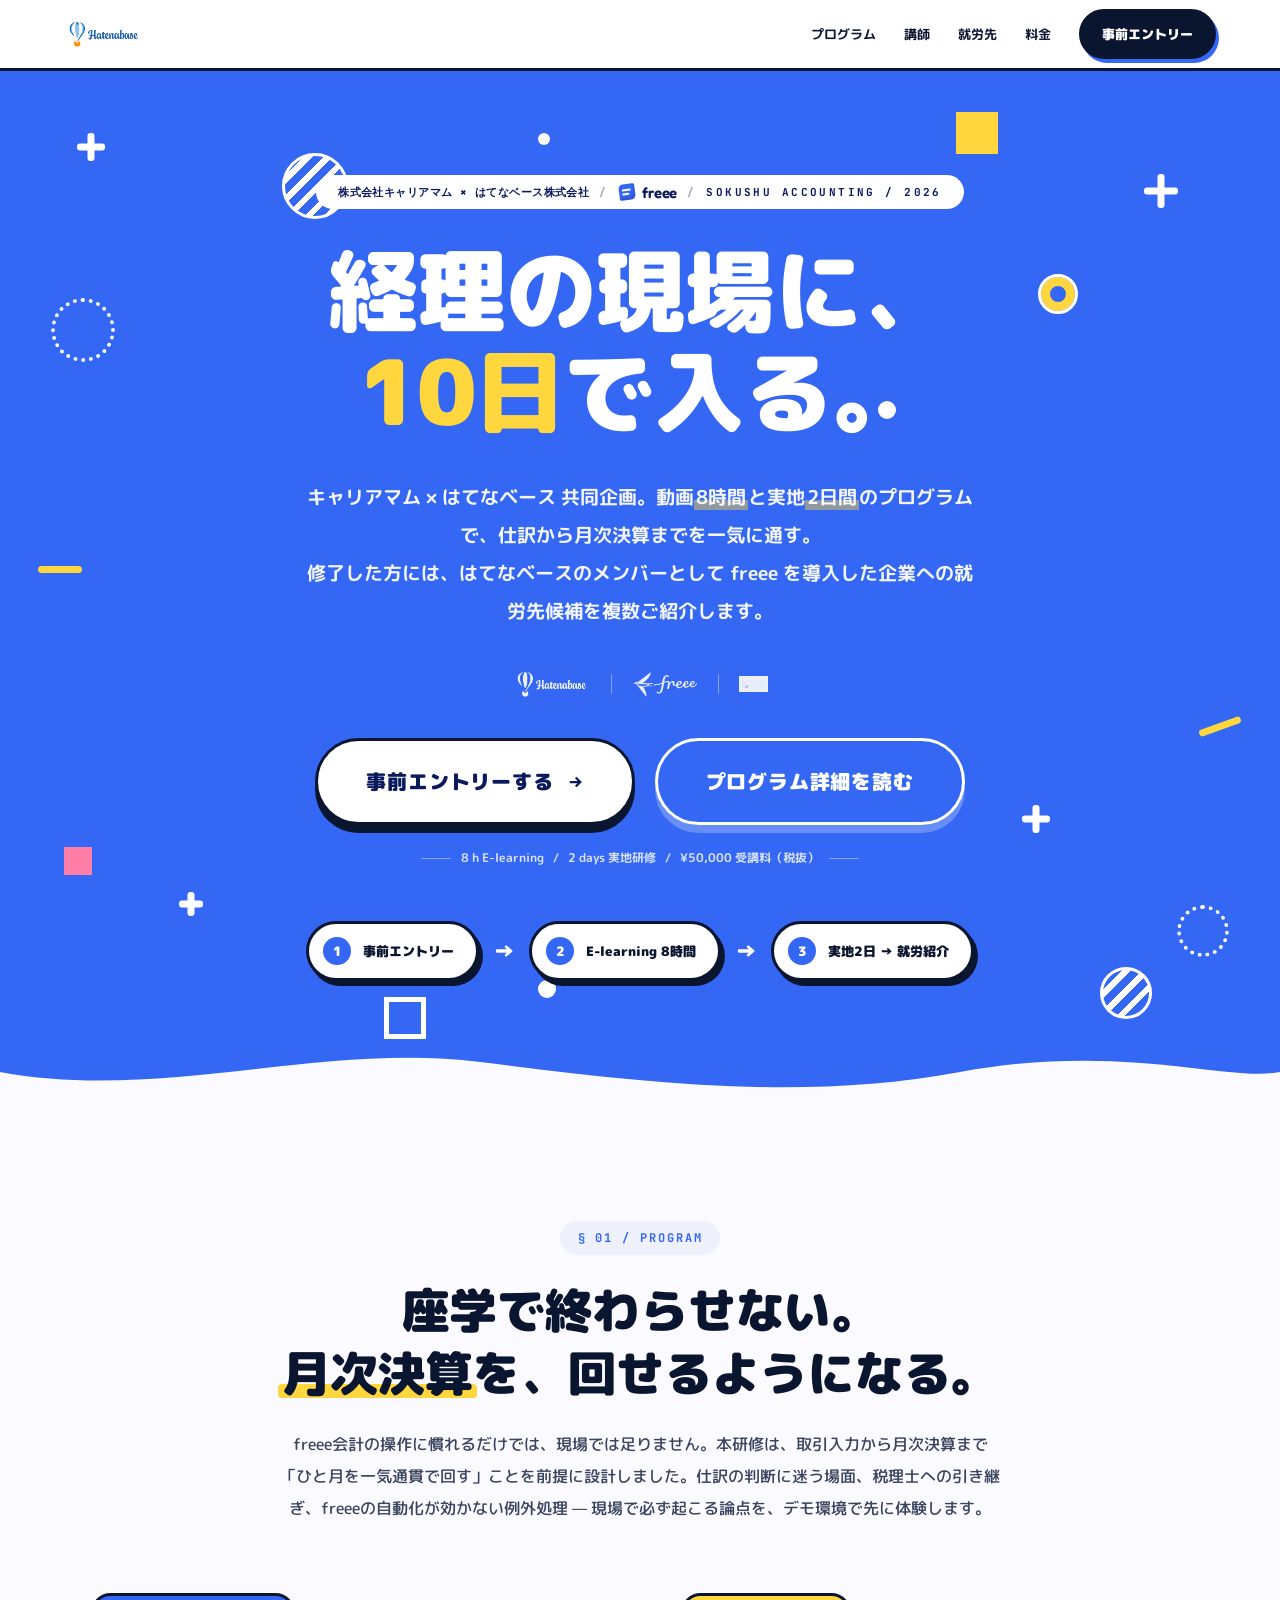
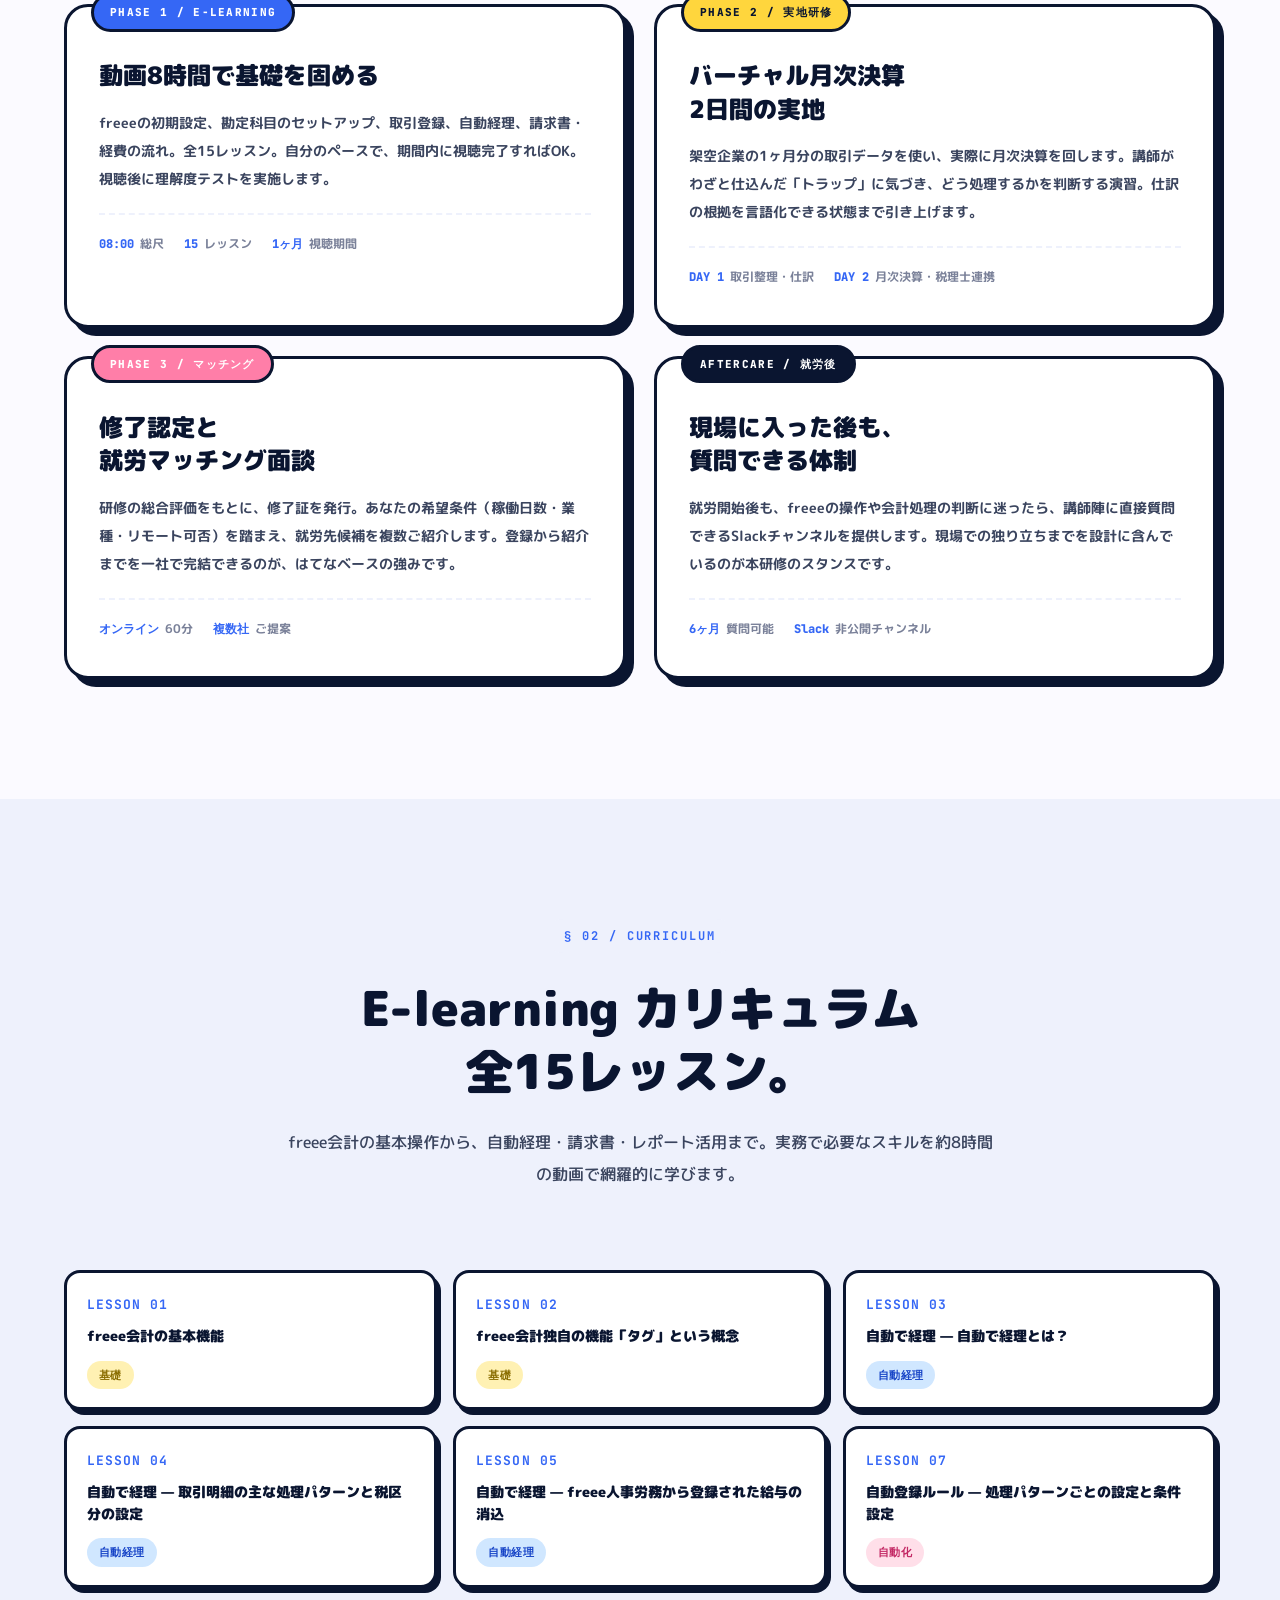
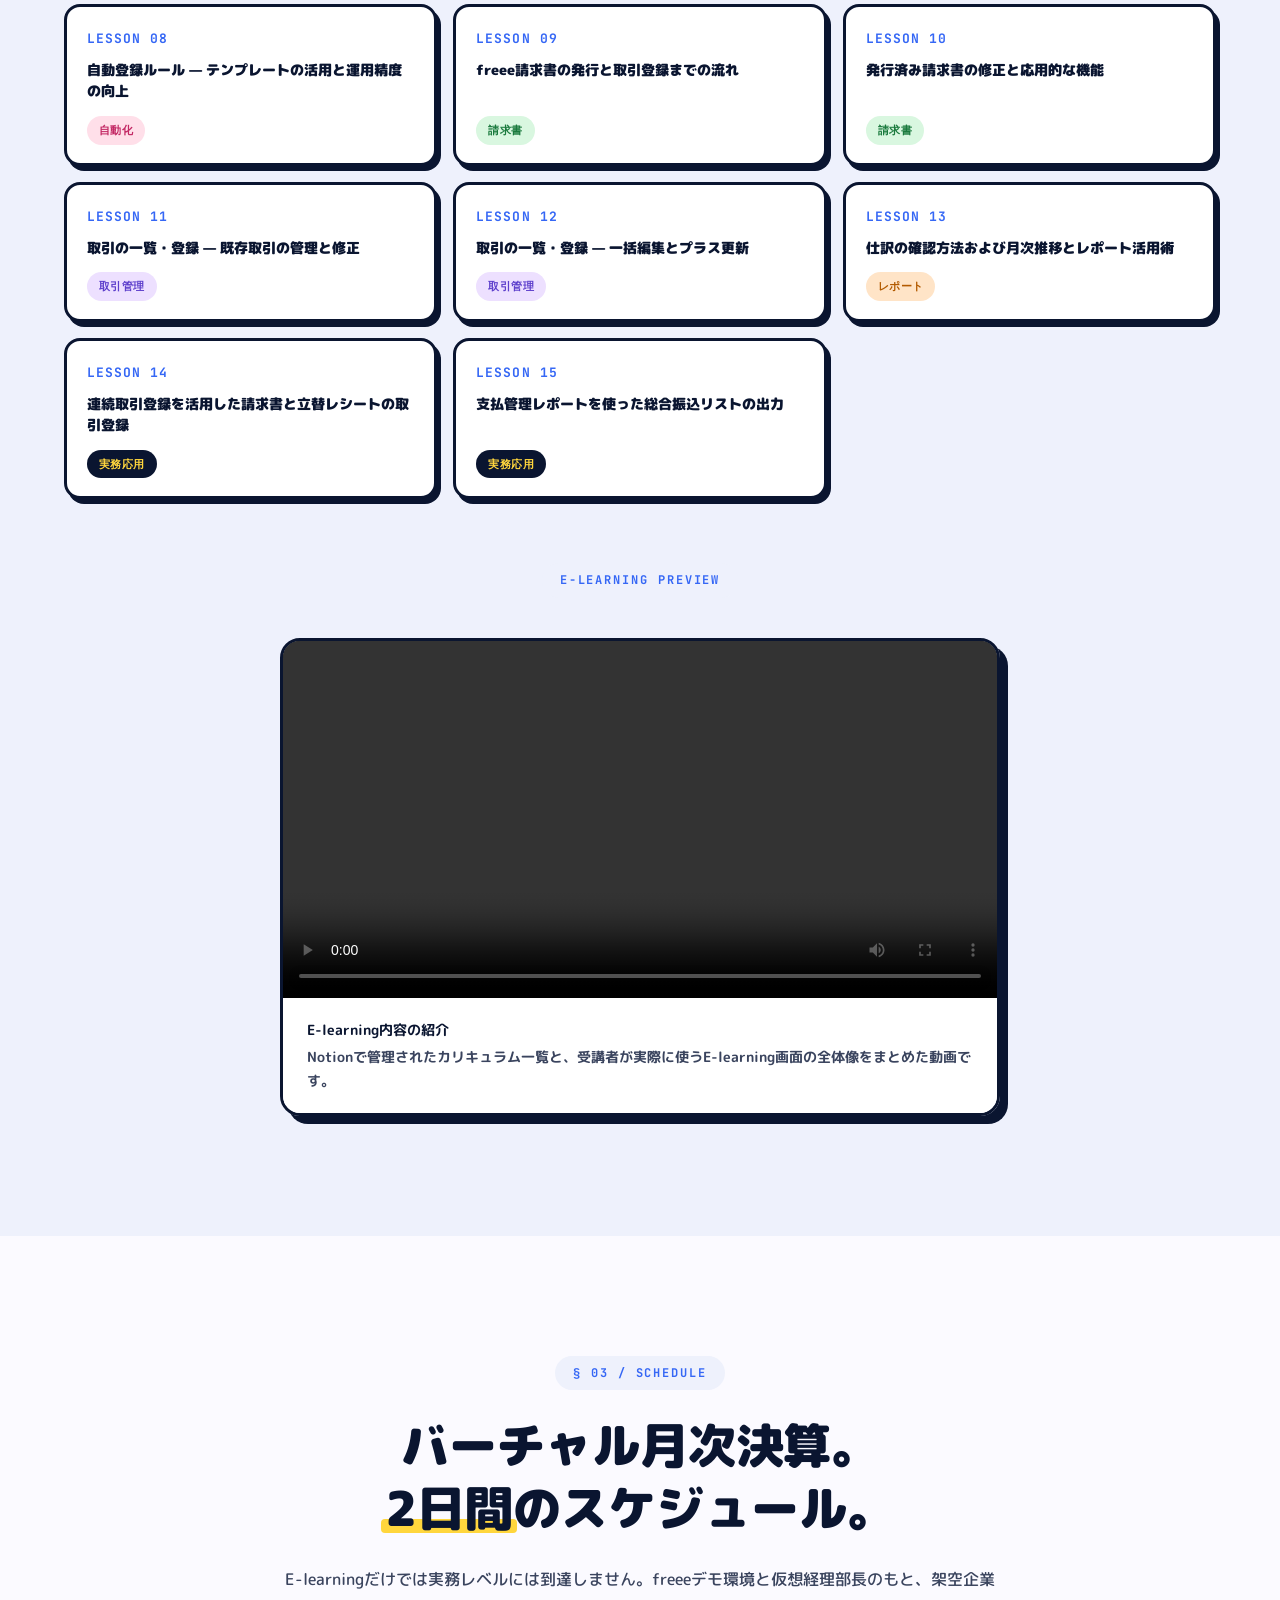
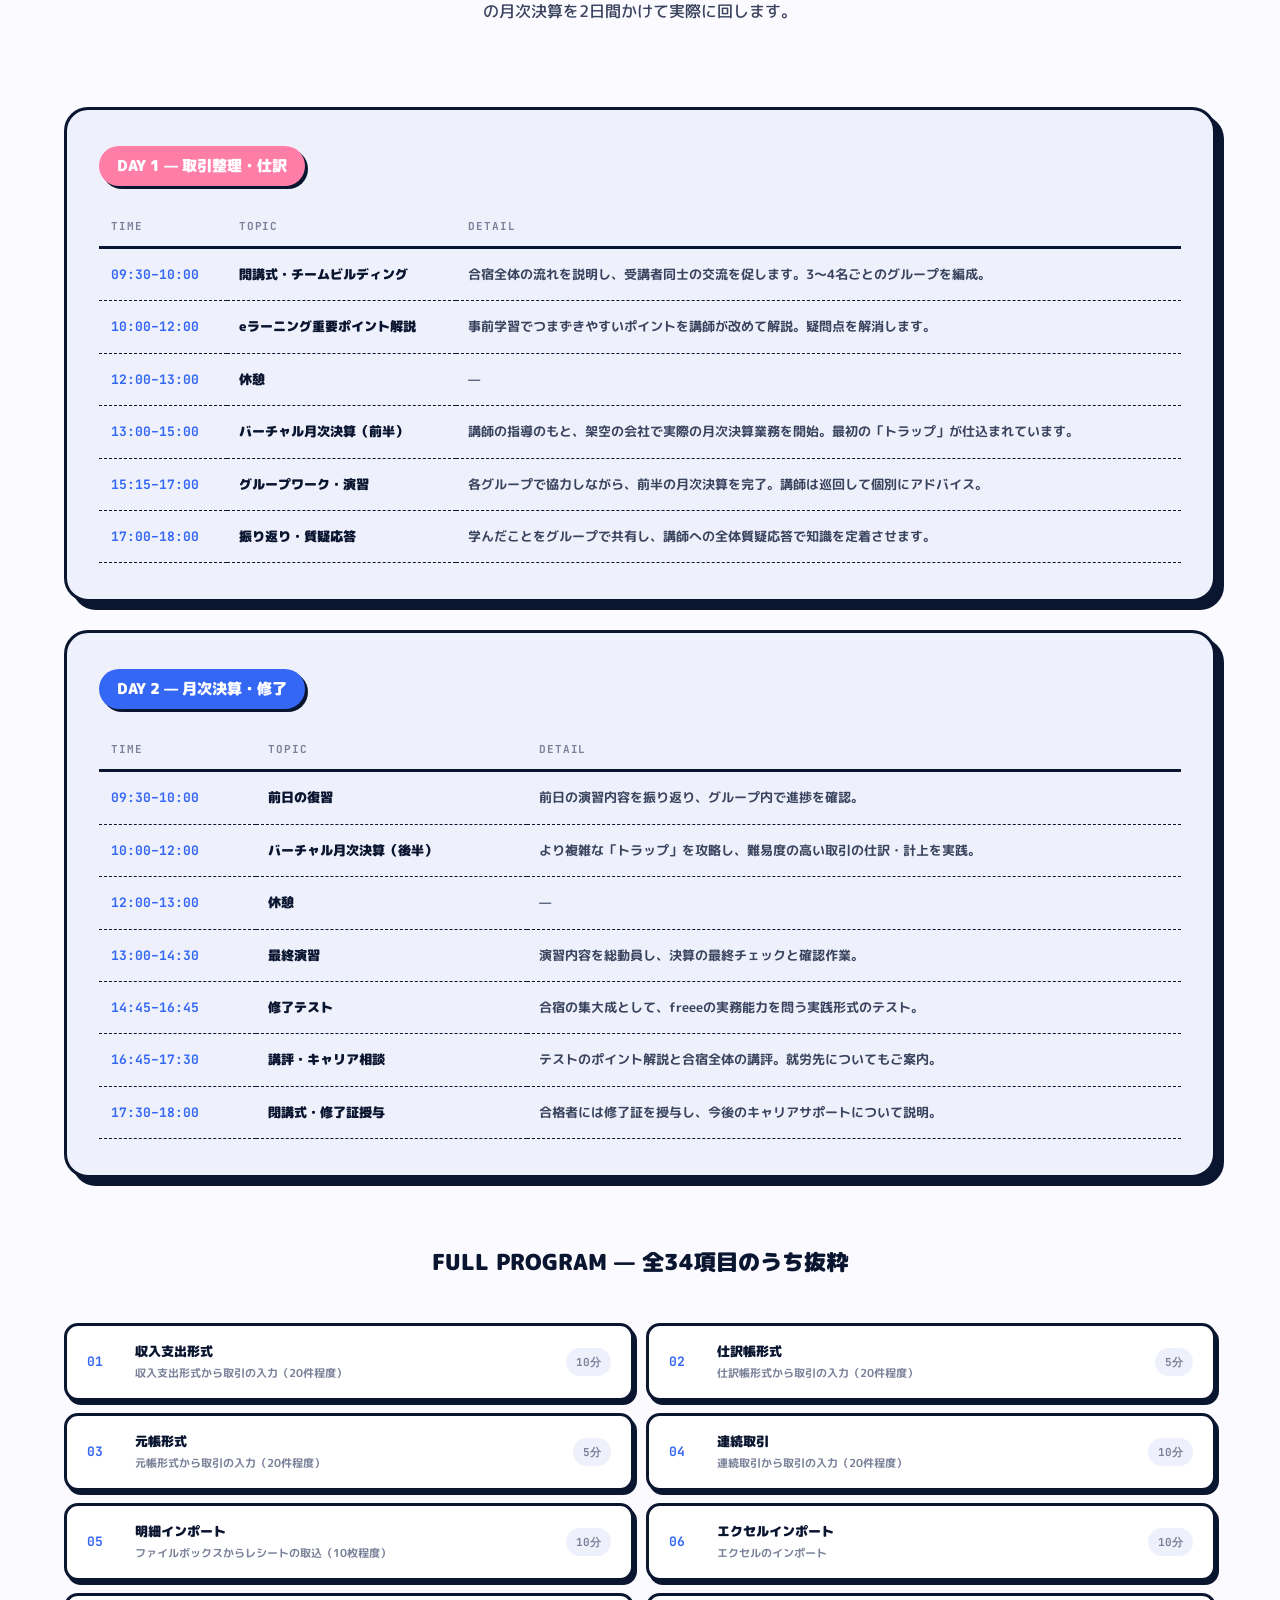
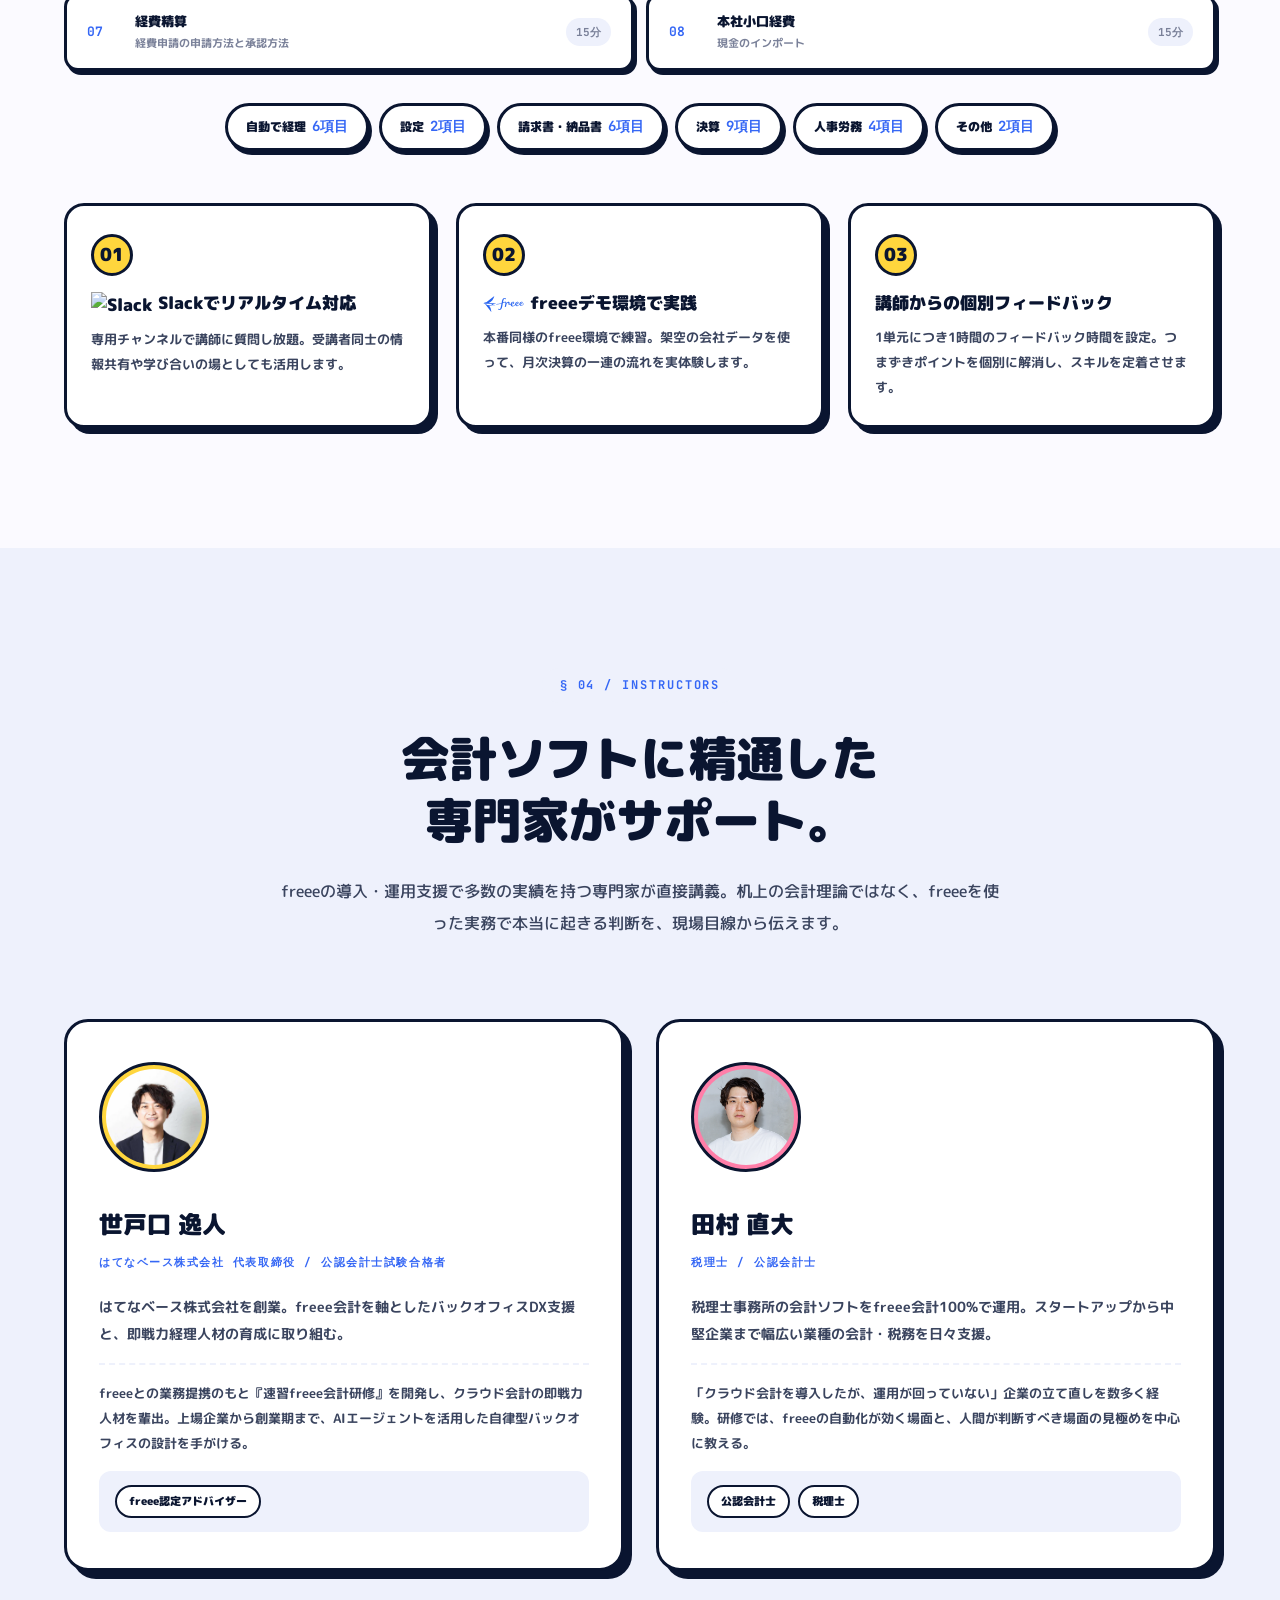
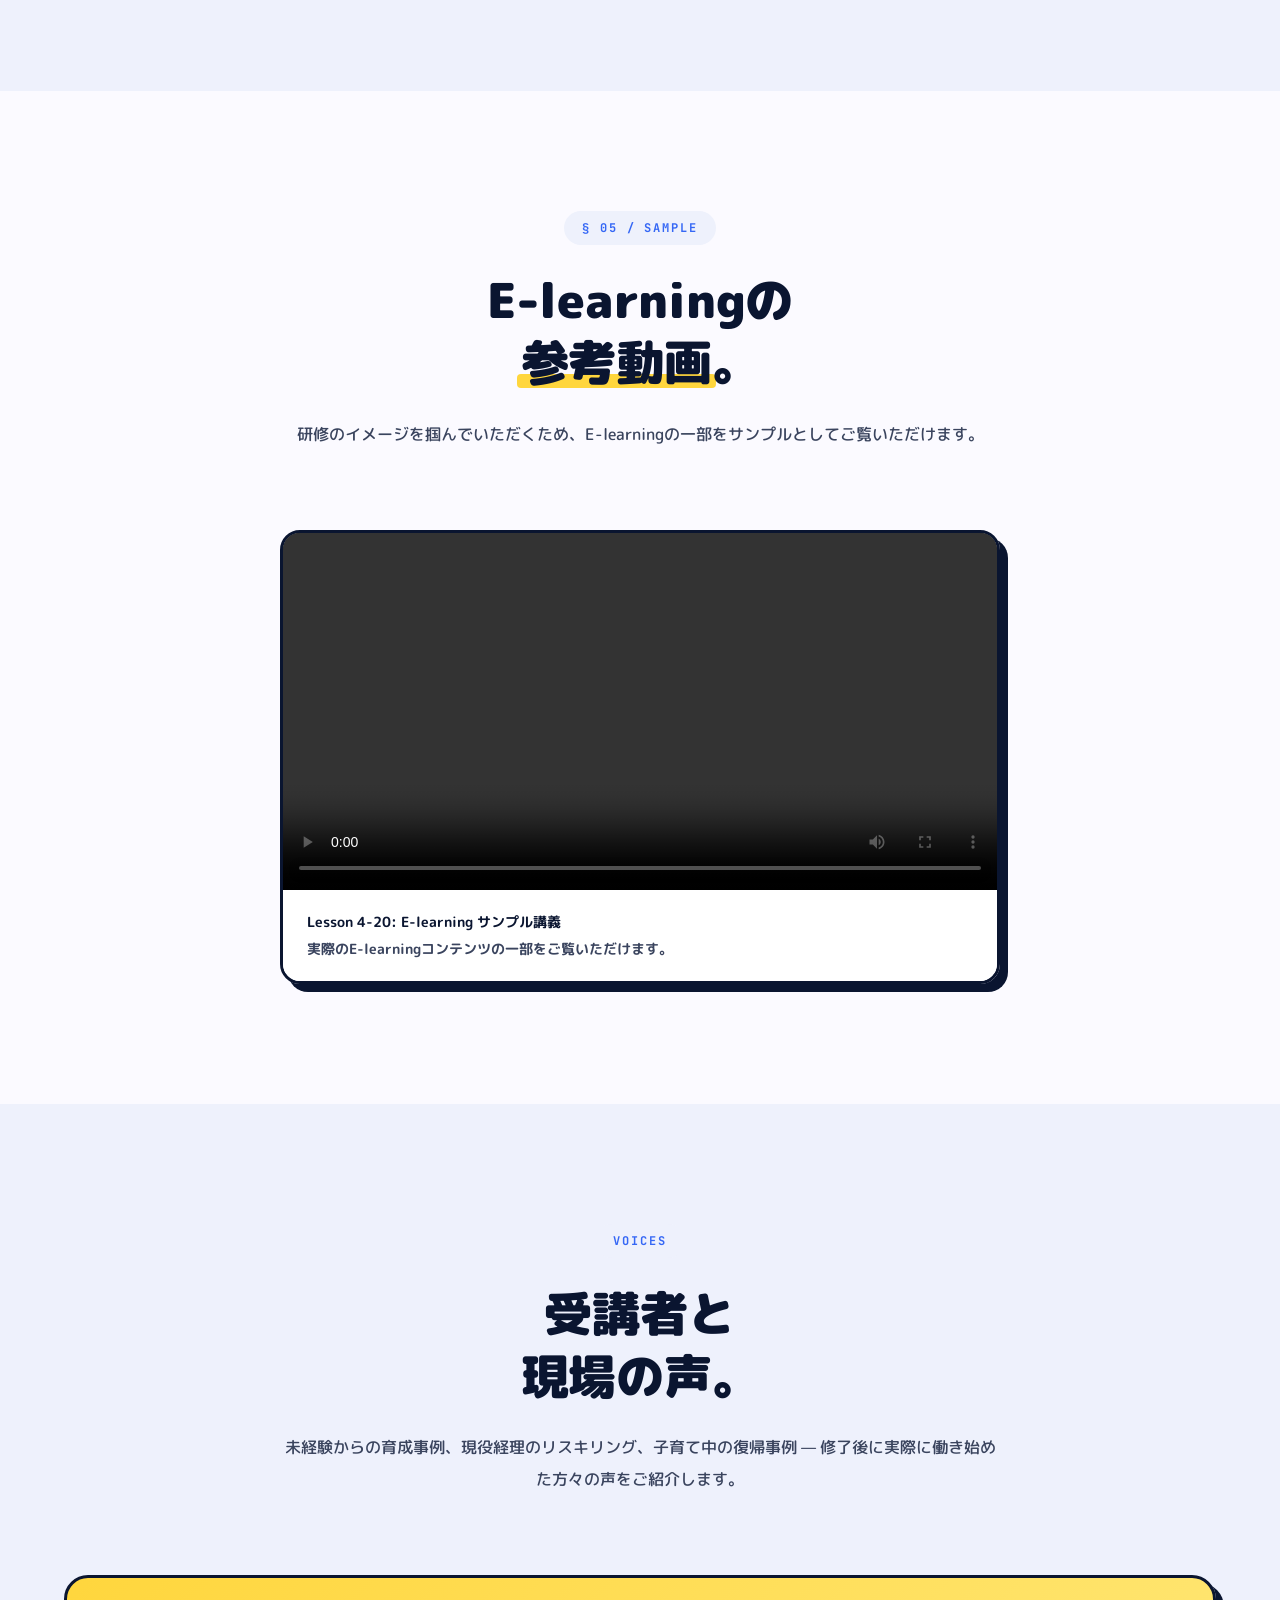
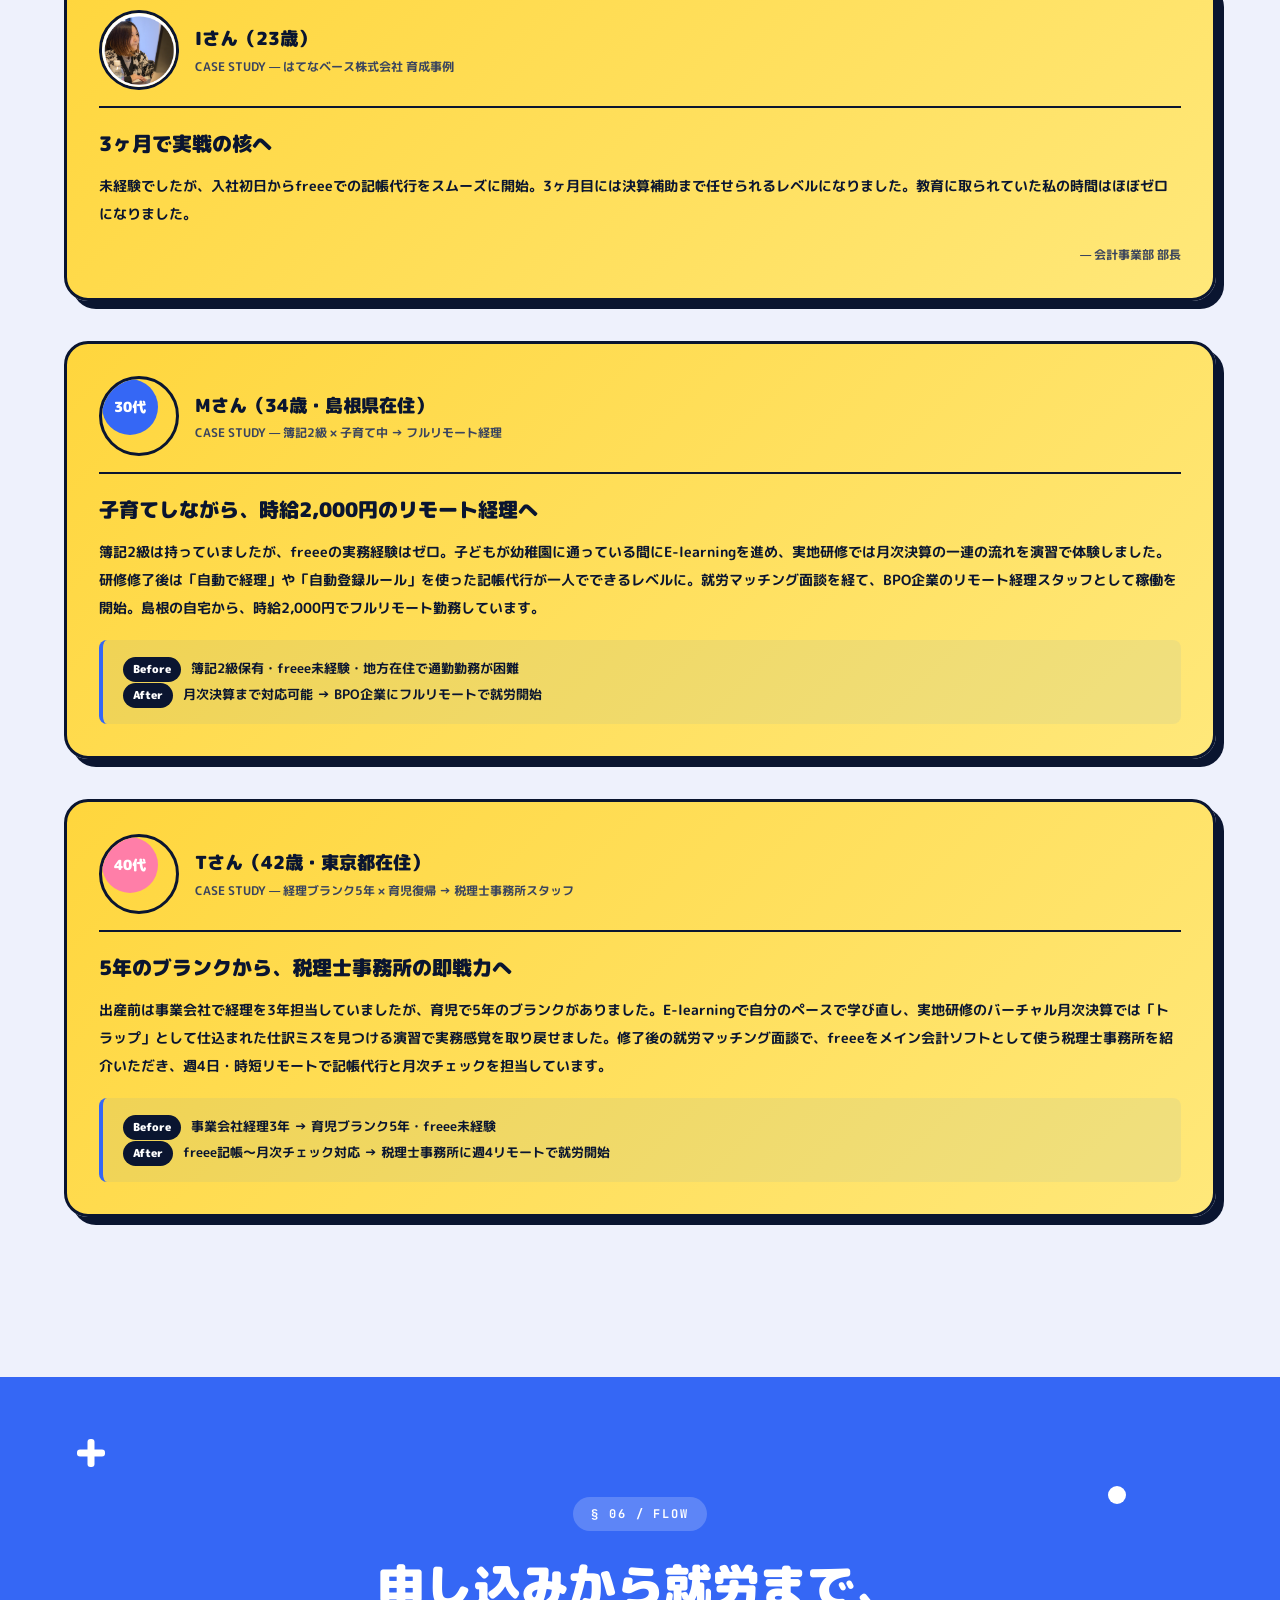
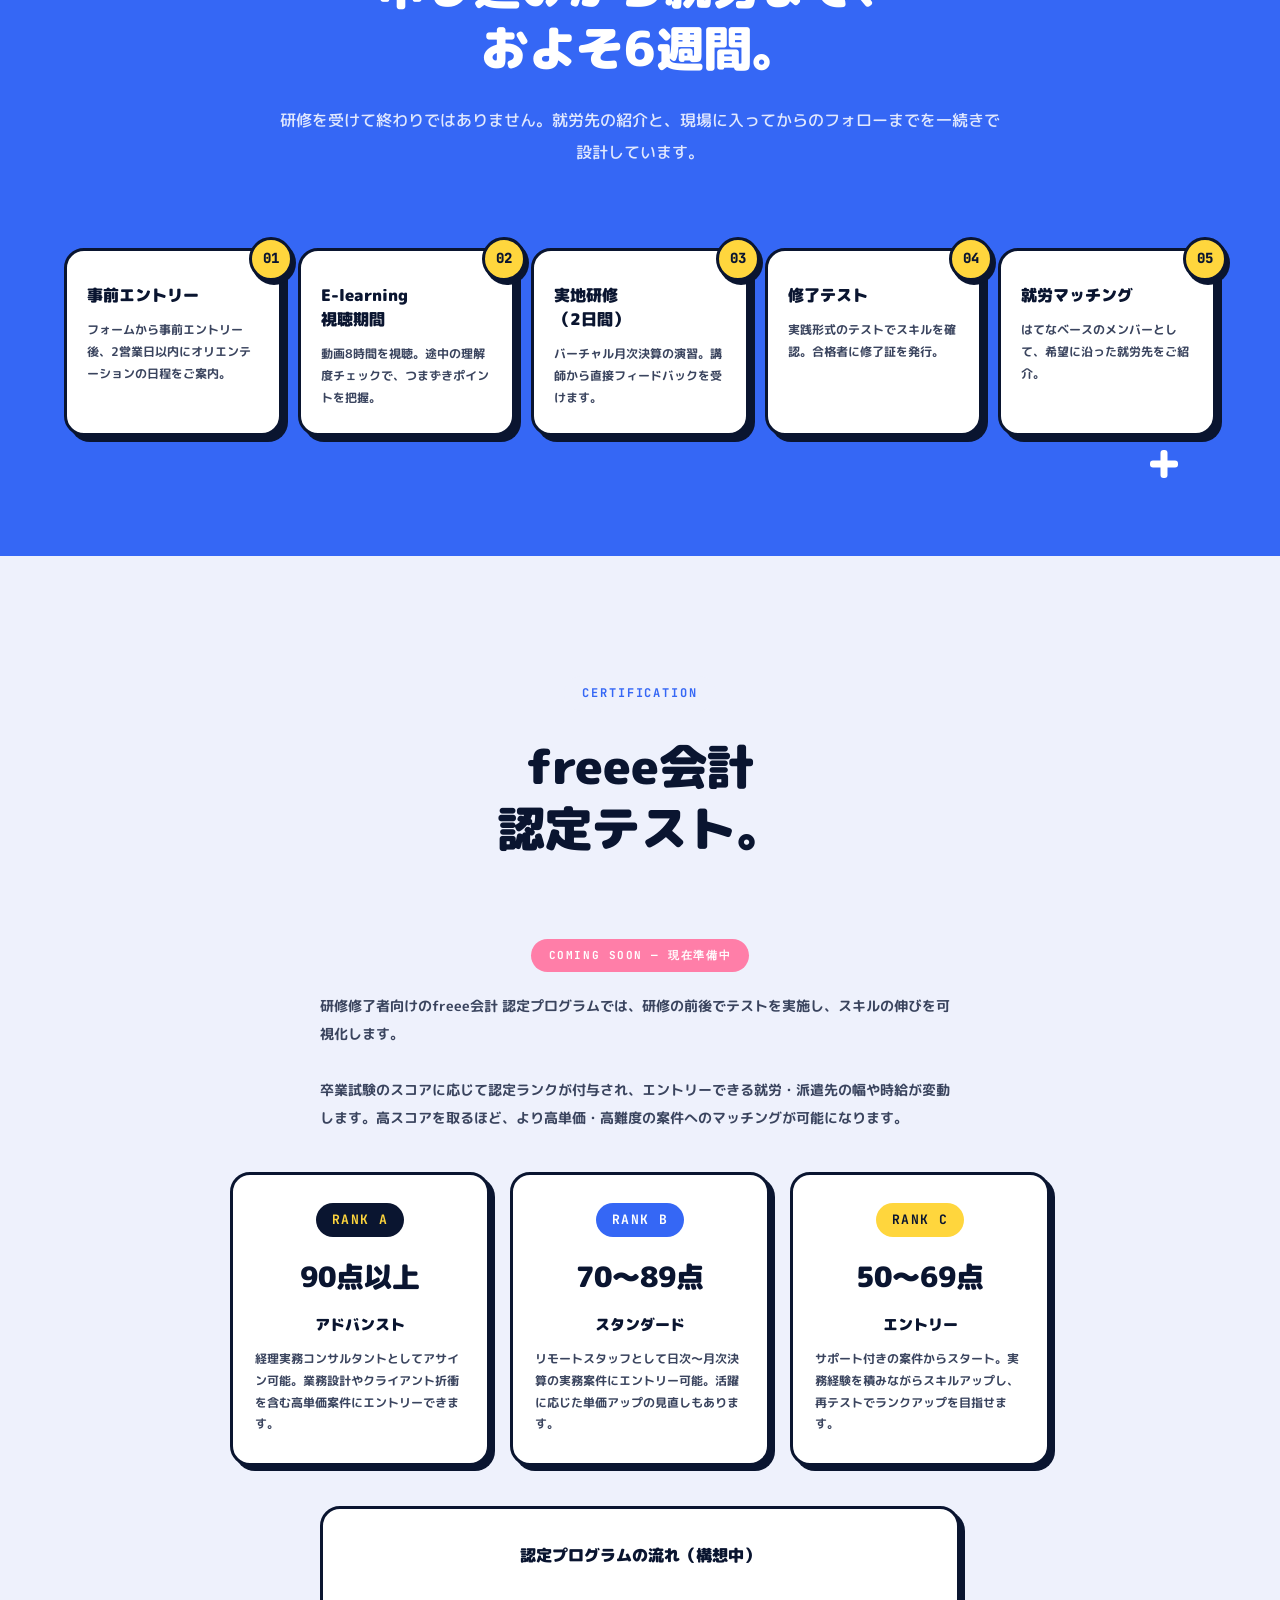
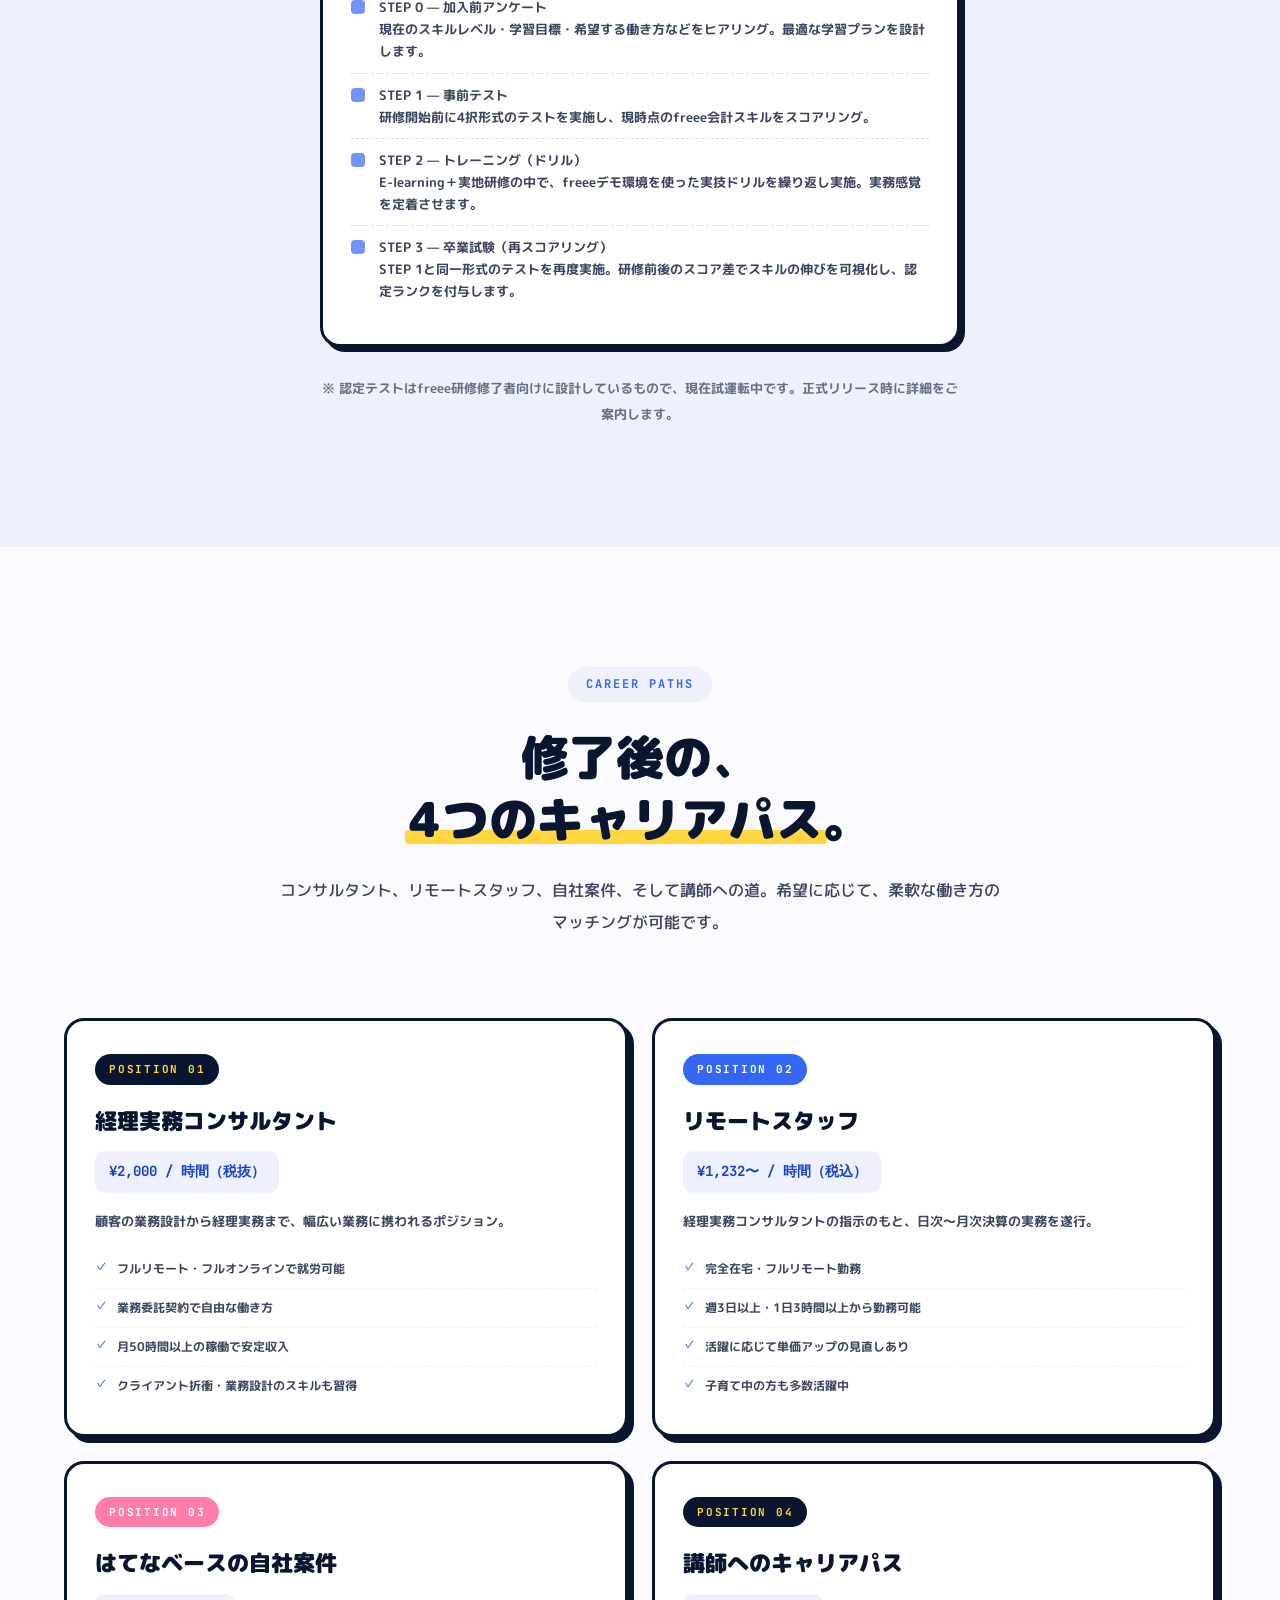
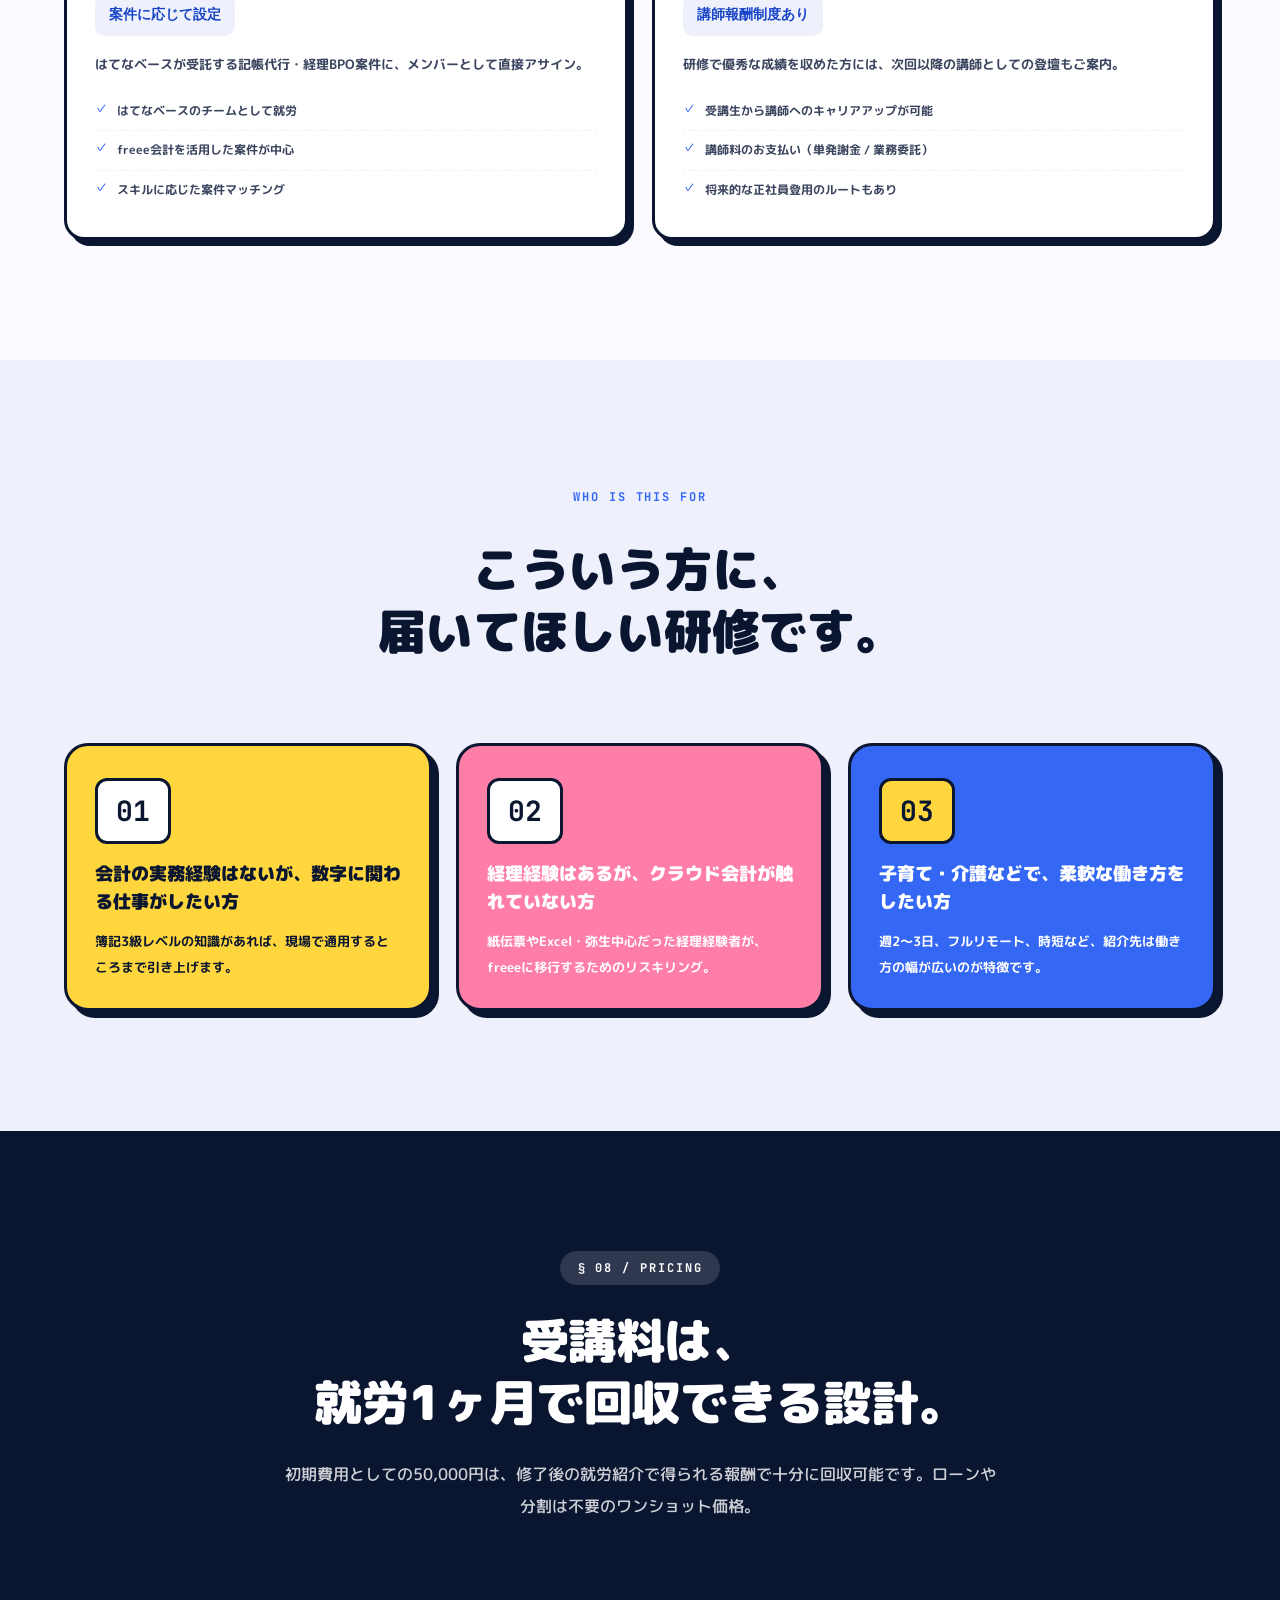
==== career-mom/index.html @ 6f9d3549 "fix: reduce careermom logo height to 16px Co-Authored-By: Claude Sonnet 4.6 <noreply@anthropic.com>" ====
<!DOCTYPE html>
<html lang="ja">
<head>
<meta charset="UTF-8" />
<meta name="viewport" content="width=device-width, initial-scale=1" />
<title>速習 freee 会計研修｜キャリアマム × はてなベース 共同企画</title>
<meta name="description" content="株式会社キャリアマムとはてなベース株式会社の共同企画。動画8時間と実地2日で、freee会計の実務スキルを習得。修了後は、はてなベースのメンバーとして就労先をご紹介。受講料¥50,000（税抜）。" />
<link rel="icon" type="image/svg+xml" href="../favicon.svg" />
<meta property="og:title" content="速習 freee 会計研修｜キャリアマム × はてなベース 共同企画" />
<meta property="og:description" content="株式会社キャリアマム × はてなベース株式会社 共同企画。動画8時間と実地2日で、freee会計の実務スキルを習得。修了後は就労先候補を複数ご紹介。受講料¥50,000（税抜）。" />
<meta property="og:image" content="https://hatenabase.github.io/hatenabase-freee-training/images/ogp.png" />
<meta property="og:type" content="website" />
<meta property="og:url" content="https://hatenabase.github.io/hatenabase-freee-training/career-mom/" />
<meta name="twitter:card" content="summary_large_image" />
<link rel="preconnect" href="https://fonts.googleapis.com">
<link rel="preconnect" href="https://fonts.gstatic.com" crossorigin>
<link href="https://fonts.googleapis.com/css2?family=M+PLUS+Rounded+1c:wght@500;700;800;900&family=Zen+Kaku+Gothic+New:wght@500;700;900&family=JetBrains+Mono:wght@500;700&family=Fredoka:wght@500;600;700&display=swap" rel="stylesheet" />
<link rel="stylesheet" href="../pop.css" />
</head>
<body>

<!-- ========================= NAV ========================= -->
<nav>
  <div class="wrap nav-inner">
    <a href="#" class="nav-logo"><img src="../images/hatenabase-logo.png" alt="Hatenabase"/></a>
    <div class="nav-links">
      <a href="#program">プログラム</a>
      <a href="#instructor">講師</a>
      <a href="#career">就労先</a>
      <a href="#pricing">料金</a>
      <a href="https://forms.gle/zz3eByVSyKky3Ew98" target="_blank" class="nav-cta">事前エントリー</a>
    </div>
  </div>
</nav>

<!-- ========================= HERO ========================= -->
<section class="hero">
  <!-- Decorations -->
  <div class="deco-plus" style="top:6%; left:6%;"></div>
  <div class="deco-plus" style="top:10%; right:8%; width:34px; height:34px;"></div>
  <div class="deco-plus" style="bottom:18%; left:14%; width:24px; height:24px;"></div>
  <div class="deco-plus" style="bottom:26%; right:18%;"></div>
  <div class="deco-striped" style="top:8%; left:22%;"></div>
  <div class="deco-striped" style="bottom:8%; right:10%; width:52px; height:52px;"></div>
  <div class="deco-dotted" style="top:22%; left:4%;"></div>
  <div class="deco-dotted" style="bottom:14%; right:4%; width:52px; height:52px;"></div>
  <div class="deco-square" style="top:4%; right:22%;"></div>
  <div class="deco-square hollow" style="bottom:6%; left:30%;"></div>
  <div class="deco-square deco-pink" style="bottom:22%; left:5%; width:28px; height:28px;"></div>
  <div class="deco-torus" style="top:20%; right:16%;"></div>
  <div class="deco-torus" style="bottom:28%; left:28%; width:26px; height:26px; border-width:7px;"></div>
  <div class="deco-dot" style="top:32%; right:30%;"></div>
  <div class="deco-dot" style="bottom:10%; left:42%;"></div>
  <div class="deco-dot" style="top:6%; left:42%; width:12px; height:12px;"></div>
  <div class="deco-line" style="top:48%; left:3%;"></div>
  <div class="deco-line" style="bottom:36%; right:3%; transform:rotate(-20deg);"></div>

  <div class="hero-inner">
    <div class="hero-badge" style="display:inline-flex; align-items:center; gap:10px; flex-wrap:wrap; justify-content:center;">
      <span style="font-weight:800; letter-spacing:.04em;">株式会社キャリアマム × はてなベース株式会社</span>
      <span style="opacity:.4;">/</span>
      <span class="freee-logo" style="font-size:15px;">
        <span class="freee-logo-mark"></span>
        <span class="freee-logo-text">freee</span>
      </span>
      <span style="opacity:.4;">/</span>
      <span>SOKUSHU ACCOUNTING / 2026</span>
    </div>

    <h1 class="hero-h">
      <span class="line">経理の現場に、</span>
      <span class="line"><em>10日</em>で入る。</span>
    </h1>

    <p class="hero-sub">
      キャリアマム × はてなベース 共同企画。動画<span class="mark">8時間</span>と実地<span class="mark">2日間</span>のプログラムで、仕訳から月次決算までを一気に通す。<br />
      修了した方には、はてなベースのメンバーとして freee を導入した企業への就労先候補を複数ご紹介します。
    </p>

    <div class="hero-logos">
      <img src="../images/hatenabase-logo.png" alt="Hatenabase" style="filter:brightness(0) invert(1);"/>
      <div class="sep"></div>
      <img src="../images/freee-logo.png" alt="freee" style="filter:brightness(0) invert(1);"/>
      <div class="sep"></div>
      <img src="../images/careermom-logo-white.png" alt="キャリアマム" style="height:16px;"/>
    </div>

    <div class="hero-cta-wrap">
      <a href="https://forms.gle/zz3eByVSyKky3Ew98" target="_blank" class="btn btn-primary">
        事前エントリーする
        <svg viewBox="0 0 24 24" fill="none" stroke="currentColor" stroke-width="3"><path d="M5 12h14M13 6l6 6-6 6"/></svg>
      </a>
      <a href="#program" class="btn btn-secondary">プログラム詳細を読む</a>
    </div>
    <div class="hero-cta-hint">8 h E-learning &nbsp;&nbsp;/&nbsp;&nbsp; 2 days 実地研修 &nbsp;&nbsp;/&nbsp;&nbsp; ¥50,000 受講料（税抜）</div>

    <div class="steps">
      <div class="step-chip"><span class="step-num">1</span>事前エントリー</div>
      <div class="step-arrow">&rarr;</div>
      <div class="step-chip"><span class="step-num">2</span>E-learning 8時間</div>
      <div class="step-arrow">&rarr;</div>
      <div class="step-chip"><span class="step-num">3</span>実地2日 → 就労紹介</div>
    </div>
  </div>

  <svg class="wave" viewBox="0 0 1440 60" preserveAspectRatio="none" xmlns="http://www.w3.org/2000/svg">
    <path d="M0,30 C180,60 360,0 540,20 C720,40 900,60 1080,30 C1260,0 1380,40 1440,30 L1440,60 L0,60 Z" fill="#fbfaff"/>
  </svg>
</section>

<!-- ========================= §01 PROGRAM ========================= -->
<section class="block" id="program">
  <div class="wrap">
    <div class="sec-head fade">
      <div class="sec-number">§ 01 / PROGRAM</div>
      <h2 class="sec-title">座学で終わらせない。<br /><em>月次決算</em>を、回せるようになる。</h2>
      <p class="sec-lead">
        freee会計の操作に慣れるだけでは、現場では足りません。本研修は、取引入力から月次決算まで「ひと月を一気通貫で回す」ことを前提に設計しました。仕訳の判断に迷う場面、税理士への引き継ぎ、freeeの自動化が効かない例外処理 — 現場で必ず起こる論点を、デモ環境で先に体験します。
      </p>
    </div>

    <div class="phases">
      <div class="phase-card fade">
        <div class="phase-tag">PHASE 1 / E-LEARNING</div>
        <div class="phase-title">動画8時間で基礎を固める</div>
        <div class="phase-body">
          freeeの初期設定、勘定科目のセットアップ、取引登録、自動経理、請求書・経費の流れ。全15レッスン。自分のペースで、期間内に視聴完了すればOK。視聴後に理解度テストを実施します。
        </div>
        <div class="phase-meta">
          <span><b>08:00</b>総尺</span>
          <span><b>15</b>レッスン</span>
          <span><b>1ヶ月</b>視聴期間</span>
        </div>
      </div>

      <div class="phase-card fade d1">
        <div class="phase-tag">PHASE 2 / 実地研修</div>
        <div class="phase-title">バーチャル月次決算<br />2日間の実地</div>
        <div class="phase-body">
          架空企業の1ヶ月分の取引データを使い、実際に月次決算を回します。講師がわざと仕込んだ「トラップ」に気づき、どう処理するかを判断する演習。仕訳の根拠を言語化できる状態まで引き上げます。
        </div>
        <div class="phase-meta">
          <span><b>DAY 1</b>取引整理・仕訳</span>
          <span><b>DAY 2</b>月次決算・税理士連携</span>
        </div>
      </div>

      <div class="phase-card fade d2">
        <div class="phase-tag">PHASE 3 / マッチング</div>
        <div class="phase-title">修了認定と<br />就労マッチング面談</div>
        <div class="phase-body">
          研修の総合評価をもとに、修了証を発行。あなたの希望条件（稼働日数・業種・リモート可否）を踏まえ、就労先候補を複数ご紹介します。登録から紹介までを一社で完結できるのが、はてなベースの強みです。
        </div>
        <div class="phase-meta">
          <span><b>オンライン</b>60分</span>
          <span><b>複数社</b>ご提案</span>
        </div>
      </div>

      <div class="phase-card fade d3">
        <div class="phase-tag">AFTERCARE / 就労後</div>
        <div class="phase-title">現場に入った後も、<br />質問できる体制</div>
        <div class="phase-body">
          就労開始後も、freeeの操作や会計処理の判断に迷ったら、講師陣に直接質問できるSlackチャンネルを提供します。現場での独り立ちまでを設計に含んでいるのが本研修のスタンスです。
        </div>
        <div class="phase-meta">
          <span><b>6ヶ月</b>質問可能</span>
          <span><b>Slack</b>非公開チャンネル</span>
        </div>
      </div>
    </div>
  </div>
</section>

<!-- ========================= §02 CURRICULUM ========================= -->
<section class="block" style="background:var(--paper-2);">
  <div class="wrap">
    <div class="sec-head fade">
      <div class="sec-number">§ 02 / CURRICULUM</div>
      <h2 class="sec-title">E-learning カリキュラム<br /><em>全15レッスン</em>。</h2>
      <p class="sec-lead">
        freee会計の基本操作から、自動経理・請求書・レポート活用まで。実務で必要なスキルを約8時間の動画で網羅的に学びます。
      </p>
    </div>

    <div class="lessons fade">
      <div class="lesson"><div class="lesson-num">LESSON 01</div><div class="lesson-title">freee会計の基本機能</div><span class="lesson-tag basic">基礎</span></div>
      <div class="lesson"><div class="lesson-num">LESSON 02</div><div class="lesson-title">freee会計独自の機能「タグ」という概念</div><span class="lesson-tag basic">基礎</span></div>
      <div class="lesson"><div class="lesson-num">LESSON 03</div><div class="lesson-title">自動で経理 — 自動で経理とは？</div><span class="lesson-tag auto">自動経理</span></div>
      <div class="lesson"><div class="lesson-num">LESSON 04</div><div class="lesson-title">自動で経理 — 取引明細の主な処理パターンと税区分の設定</div><span class="lesson-tag auto">自動経理</span></div>
      <div class="lesson"><div class="lesson-num">LESSON 05</div><div class="lesson-title">自動で経理 — freee人事労務から登録された給与の消込</div><span class="lesson-tag auto">自動経理</span></div>
      <div class="lesson lessons-hidden" id="lessons-more" style="display:none;"><div class="lesson-num">LESSON 06</div><div class="lesson-title">自動登録ルール — 自動登録ルールとは？</div><span class="lesson-tag automation">自動化</span></div>
      <div class="lesson"><div class="lesson-num">LESSON 07</div><div class="lesson-title">自動登録ルール — 処理パターンごとの設定と条件設定</div><span class="lesson-tag automation">自動化</span></div>
      <div class="lesson"><div class="lesson-num">LESSON 08</div><div class="lesson-title">自動登録ルール — テンプレートの活用と運用精度の向上</div><span class="lesson-tag automation">自動化</span></div>
      <div class="lesson"><div class="lesson-num">LESSON 09</div><div class="lesson-title">freee請求書の発行と取引登録までの流れ</div><span class="lesson-tag invoice">請求書</span></div>
      <div class="lesson"><div class="lesson-num">LESSON 10</div><div class="lesson-title">発行済み請求書の修正と応用的な機能</div><span class="lesson-tag invoice">請求書</span></div>
      <div class="lesson"><div class="lesson-num">LESSON 11</div><div class="lesson-title">取引の一覧・登録 — 既存取引の管理と修正</div><span class="lesson-tag trx">取引管理</span></div>
      <div class="lesson"><div class="lesson-num">LESSON 12</div><div class="lesson-title">取引の一覧・登録 — 一括編集とプラス更新</div><span class="lesson-tag trx">取引管理</span></div>
      <div class="lesson"><div class="lesson-num">LESSON 13</div><div class="lesson-title">仕訳の確認方法および月次推移とレポート活用術</div><span class="lesson-tag report">レポート</span></div>
      <div class="lesson"><div class="lesson-num">LESSON 14</div><div class="lesson-title">連続取引登録を活用した請求書と立替レシートの取引登録</div><span class="lesson-tag applied">実務応用</span></div>
      <div class="lesson"><div class="lesson-num">LESSON 15</div><div class="lesson-title">支払管理レポートを使った総合振込リストの出力</div><span class="lesson-tag applied">実務応用</span></div>
    </div>

    <!-- E-learning紹介動画 -->
    <div style="margin-top:64px" class="fade">
      <div style="margin-bottom:16px; text-align:center;">
        <span class="sec-number">E-LEARNING PREVIEW</span>
      </div>
      <div class="video-wrap">
        <video controls preload="metadata">
          <source src="../images/elearning-intro.mp4" type="video/mp4"/>
        </video>
        <div class="video-caption">
          <strong>E-learning内容の紹介</strong>
          Notionで管理されたカリキュラム一覧と、受講者が実際に使うE-learning画面の全体像をまとめた動画です。
        </div>
      </div>
    </div>
  </div>
</section>

<!-- ========================= §03 VIRTUAL SCHEDULE ========================= -->
<section class="block">
  <div class="wrap">
    <div class="sec-head fade">
      <div class="sec-number">§ 03 / SCHEDULE</div>
      <h2 class="sec-title">バーチャル月次決算。<br /><em>2日間</em>のスケジュール。</h2>
      <p class="sec-lead">
        E-learningだけでは実務レベルには到達しません。freeeデモ環境と仮想経理部長のもと、架空企業の月次決算を2日間かけて実際に回します。
      </p>
    </div>

    <div class="sch-wrap fade">
      <div class="sch-day">DAY 1 — 取引整理・仕訳</div>
      <table class="sch-table">
        <thead><tr><th>TIME</th><th>TOPIC</th><th>DETAIL</th></tr></thead>
        <tbody>
          <tr><td class="time">09:30–10:00</td><td class="topic">開講式・チームビルディング</td><td class="detail">合宿全体の流れを説明し、受講者同士の交流を促します。3〜4名ごとのグループを編成。</td></tr>
          <tr><td class="time">10:00–12:00</td><td class="topic">eラーニング重要ポイント解説</td><td class="detail">事前学習でつまずきやすいポイントを講師が改めて解説。疑問点を解消します。</td></tr>
          <tr><td class="time">12:00–13:00</td><td class="topic">休憩</td><td class="detail">—</td></tr>
          <tr><td class="time">13:00–15:00</td><td class="topic">バーチャル月次決算（前半）</td><td class="detail">講師の指導のもと、架空の会社で実際の月次決算業務を開始。最初の「トラップ」が仕込まれています。</td></tr>
          <tr><td class="time">15:15–17:00</td><td class="topic">グループワーク・演習</td><td class="detail">各グループで協力しながら、前半の月次決算を完了。講師は巡回して個別にアドバイス。</td></tr>
          <tr><td class="time">17:00–18:00</td><td class="topic">振り返り・質疑応答</td><td class="detail">学んだことをグループで共有し、講師への全体質疑応答で知識を定着させます。</td></tr>
        </tbody>
      </table>
    </div>

    <div class="sch-wrap fade d1">
      <div class="sch-day">DAY 2 — 月次決算・修了</div>
      <table class="sch-table">
        <thead><tr><th>TIME</th><th>TOPIC</th><th>DETAIL</th></tr></thead>
        <tbody>
          <tr><td class="time">09:30–10:00</td><td class="topic">前日の復習</td><td class="detail">前日の演習内容を振り返り、グループ内で進捗を確認。</td></tr>
          <tr><td class="time">10:00–12:00</td><td class="topic">バーチャル月次決算（後半）</td><td class="detail">より複雑な「トラップ」を攻略し、難易度の高い取引の仕訳・計上を実践。</td></tr>
          <tr><td class="time">12:00–13:00</td><td class="topic">休憩</td><td class="detail">—</td></tr>
          <tr><td class="time">13:00–14:30</td><td class="topic">最終演習</td><td class="detail">演習内容を総動員し、決算の最終チェックと確認作業。</td></tr>
          <tr><td class="time">14:45–16:45</td><td class="topic">修了テスト</td><td class="detail">合宿の集大成として、freeeの実務能力を問う実践形式のテスト。</td></tr>
          <tr><td class="time">16:45–17:30</td><td class="topic">講評・キャリア相談</td><td class="detail">テストのポイント解説と合宿全体の講評。就労先についてもご案内。</td></tr>
          <tr><td class="time">17:30–18:00</td><td class="topic">閉講式・修了証授与</td><td class="detail">合格者には修了証を授与し、今後のキャリアサポートについて説明。</td></tr>
        </tbody>
      </table>
    </div>

    <!-- FULL PROGRAM -->
    <div style="margin-top:64px;" class="fade">
      <h3 style="font-family:'M PLUS Rounded 1c'; font-weight:900; font-size:22px; text-align:center; margin-bottom:20px;">FULL PROGRAM — 全34項目のうち抜粋</h3>
      <div class="fp-grid">
        <div class="fp-item"><div class="fp-num">01</div><div class="fp-ttl">収入支出形式<small>収入支出形式から取引の入力（20件程度）</small></div><div class="fp-time">10分</div></div>
        <div class="fp-item"><div class="fp-num">02</div><div class="fp-ttl">仕訳帳形式<small>仕訳帳形式から取引の入力（20件程度）</small></div><div class="fp-time">5分</div></div>
        <div class="fp-item"><div class="fp-num">03</div><div class="fp-ttl">元帳形式<small>元帳形式から取引の入力（20件程度）</small></div><div class="fp-time">5分</div></div>
        <div class="fp-item"><div class="fp-num">04</div><div class="fp-ttl">連続取引<small>連続取引から取引の入力（20件程度）</small></div><div class="fp-time">10分</div></div>
        <div class="fp-item"><div class="fp-num">05</div><div class="fp-ttl">明細インポート<small>ファイルボックスからレシートの取込（10枚程度）</small></div><div class="fp-time">10分</div></div>
        <div class="fp-item"><div class="fp-num">06</div><div class="fp-ttl">エクセルインポート<small>エクセルのインポート</small></div><div class="fp-time">10分</div></div>
        <div class="fp-item"><div class="fp-num">07</div><div class="fp-ttl">経費精算<small>経費申請の申請方法と承認方法</small></div><div class="fp-time">15分</div></div>
        <div class="fp-item"><div class="fp-num">08</div><div class="fp-ttl">本社小口経費<small>現金のインポート</small></div><div class="fp-time">15分</div></div>
      </div>

      <div class="fp-cat">
        <div class="fp-cat-chip">自動で経理<b>6項目</b></div>
        <div class="fp-cat-chip">設定<b>2項目</b></div>
        <div class="fp-cat-chip">請求書・納品書<b>6項目</b></div>
        <div class="fp-cat-chip">決算<b>9項目</b></div>
        <div class="fp-cat-chip">人事労務<b>4項目</b></div>
        <div class="fp-cat-chip">その他<b>2項目</b></div>
      </div>
    </div>

    <!-- HOW IT WORKS -->
    <div class="hiw fade">
      <div class="hiw-card">
        <div class="hiw-num">01</div>
        <div class="hiw-ttl"><img src="https://cdn.brandfetch.io/slack.com/w/32/h/32/symbol" alt="Slack" style="height:22px;vertical-align:middle;margin-right:6px;">Slackでリアルタイム対応</div>
        <div class="hiw-body">専用チャンネルで講師に質問し放題。受講者同士の情報共有や学び合いの場としても活用します。</div>
      </div>
      <div class="hiw-card">
        <div class="hiw-num">02</div>
        <div class="hiw-ttl"><img src="../images/freee-logo.svg" alt="freee" style="height:16px;vertical-align:middle;margin-right:6px;">freeeデモ環境で実践</div>
        <div class="hiw-body">本番同様のfreee環境で練習。架空の会社データを使って、月次決算の一連の流れを実体験します。</div>
      </div>
      <div class="hiw-card">
        <div class="hiw-num">03</div>
        <div class="hiw-ttl">講師からの個別フィードバック</div>
        <div class="hiw-body">1単元につき1時間のフィードバック時間を設定。つまずきポイントを個別に解消し、スキルを定着させます。</div>
      </div>
    </div>
  </div>
</section>

<!-- ========================= §04 INSTRUCTORS ========================= -->
<section class="block ins-sec" id="instructor">
  <div class="wrap">
    <div class="sec-head fade">
      <div class="sec-number">§ 04 / INSTRUCTORS</div>
      <h2 class="sec-title"><em>会計ソフトに精通した</em><br />専門家がサポート。</h2>
      <p class="sec-lead">
        freeeの導入・運用支援で多数の実績を持つ専門家が直接講義。机上の会計理論ではなく、freeeを使った実務で本当に起きる判断を、現場目線から伝えます。
      </p>
    </div>

    <div class="instructors">
      <div class="ins-card fade">
        <img src="../images/seto-profile.jpg" alt="世戸口 逸人" />
        <div class="ins-name">世戸口 逸人</div>
        <div class="ins-role">はてなベース株式会社 代表取締役 / 公認会計士試験合格者</div>
        <div class="ins-career">はてなベース株式会社を創業。freee会計を軸としたバックオフィスDX支援と、即戦力経理人材の育成に取り組む。</div>
        <div class="ins-bio">freeeとの業務提携のもと『速習freee会計研修』を開発し、クラウド会計の即戦力人材を輩出。上場企業から創業期まで、AIエージェントを活用した自律型バックオフィスの設計を手がける。</div>
        <div class="ins-qual">
          <ul>
            <li>freee認定アドバイザー</li>
          </ul>
        </div>
      </div>

      <div class="ins-card fade d1">
        <img src="../images/tamura-profile.jpg" alt="田村 直大" />
        <div class="ins-name">田村 直大</div>
        <div class="ins-role">税理士 / 公認会計士</div>
        <div class="ins-career">税理士事務所の会計ソフトをfreee会計100%で運用。スタートアップから中堅企業まで幅広い業種の会計・税務を日々支援。</div>
        <div class="ins-bio">「クラウド会計を導入したが、運用が回っていない」企業の立て直しを数多く経験。研修では、freeeの自動化が効く場面と、人間が判断すべき場面の見極めを中心に教える。</div>
        <div class="ins-qual">
          <ul>
            <li>公認会計士</li>
            <li>税理士</li>
          </ul>
        </div>
      </div>
    </div>
  </div>
</section>

<!-- ========================= §05 SAMPLE VIDEO ========================= -->
<section class="block">
  <div class="wrap">
    <div class="sec-head fade">
      <div class="sec-number">§ 05 / SAMPLE</div>
      <h2 class="sec-title">E-learningの<br /><em>参考動画</em>。</h2>
      <p class="sec-lead">
        研修のイメージを掴んでいただくため、E-learningの一部をサンプルとしてご覧いただけます。
      </p>
    </div>
    <div class="video-wrap fade">
      <video controls preload="metadata">
        <source src="../images/sample-lesson.mp4" type="video/mp4"/>
      </video>
      <div class="video-caption">
        <strong>Lesson 4-20: E-learning サンプル講義</strong>
        実際のE-learningコンテンツの一部をご覧いただけます。
      </div>
    </div>
  </div>
</section>

<!-- ========================= VOICES ========================= -->
<section class="block" style="background:var(--paper-2);">
  <div class="wrap">
    <div class="sec-head fade">
      <div class="sec-number">VOICES</div>
      <h2 class="sec-title">受講者と<br /><em>現場の声</em>。</h2>
      <p class="sec-lead">
        未経験からの育成事例、現役経理のリスキリング、子育て中の復帰事例 — 修了後に実際に働き始めた方々の声をご紹介します。
      </p>
    </div>

    <div class="case fade">
      <div class="case-top">
        <div class="case-avatar">
          <img src="../images/ishii-photo.png" alt="Iさん"/>
        </div>
        <div>
          <div class="case-name">Iさん（23歳）</div>
          <div class="case-meta">CASE STUDY — はてなベース株式会社 育成事例</div>
        </div>
      </div>
      <div class="case-ttl">3ヶ月で実戦の核へ</div>
      <div class="case-body">
        未経験でしたが、入社初日からfreeeでの記帳代行をスムーズに開始。3ヶ月目には決算補助まで任せられるレベルになりました。教育に取られていた私の時間はほぼゼロになりました。
      </div>
      <div class="case-by">— 会計事業部 部長</div>
    </div>

    <div class="case fade d1">
      <div class="case-top">
        <div class="case-avatar">
          <div class="voice-dot" style="width:56px;height:56px;font-size:14px;display:flex;align-items:center;justify-content:center;">30代</div>
        </div>
        <div>
          <div class="case-name">Mさん（34歳・島根県在住）</div>
          <div class="case-meta">CASE STUDY — 簿記2級 × 子育て中 → フルリモート経理</div>
        </div>
      </div>
      <div class="case-ttl">子育てしながら、時給2,000円のリモート経理へ</div>
      <div class="case-body">
        簿記2級は持っていましたが、freeeの実務経験はゼロ。子どもが幼稚園に通っている間にE-learningを進め、実地研修では月次決算の一連の流れを演習で体験しました。研修修了後は「自動で経理」や「自動登録ルール」を使った記帳代行が一人でできるレベルに。就労マッチング面談を経て、BPO企業のリモート経理スタッフとして稼働を開始。島根の自宅から、時給2,000円でフルリモート勤務しています。
      </div>
      <div class="case-result">
        <span>Before</span> 簿記2級保有・freee未経験・地方在住で通勤勤務が困難<br />
        <span>After</span> 月次決算まで対応可能 → BPO企業にフルリモートで就労開始
      </div>
    </div>

    <div class="case fade d2">
      <div class="case-top">
        <div class="case-avatar">
          <div class="voice-dot" style="width:56px;height:56px;font-size:14px;display:flex;align-items:center;justify-content:center;background:var(--pink);">40代</div>
        </div>
        <div>
          <div class="case-name">Tさん（42歳・東京都在住）</div>
          <div class="case-meta">CASE STUDY — 経理ブランク5年 × 育児復帰 → 税理士事務所スタッフ</div>
        </div>
      </div>
      <div class="case-ttl">5年のブランクから、税理士事務所の即戦力へ</div>
      <div class="case-body">
        出産前は事業会社で経理を3年担当していましたが、育児で5年のブランクがありました。E-learningで自分のペースで学び直し、実地研修のバーチャル月次決算では「トラップ」として仕込まれた仕訳ミスを見つける演習で実務感覚を取り戻せました。修了後の就労マッチング面談で、freeeをメイン会計ソフトとして使う税理士事務所を紹介いただき、週4日・時短リモートで記帳代行と月次チェックを担当しています。
      </div>
      <div class="case-result">
        <span>Before</span> 事業会社経理3年 → 育児ブランク5年・freee未経験<br />
        <span>After</span> freee記帳〜月次チェック対応 → 税理士事務所に週4リモートで就労開始
      </div>
    </div>
  </div>
</section>

<!-- ========================= §06 FLOW ========================= -->
<section class="block flow-sec">
  <div class="deco-plus" style="top:8%; left:6%;"></div>
  <div class="deco-plus" style="bottom:10%; right:8%;"></div>
  <div class="deco-dot" style="top:14%; right:12%;"></div>
  <div class="deco-dot" style="bottom:18%; left:14%;"></div>

  <div class="wrap">
    <div class="sec-head fade">
      <div class="sec-number">§ 06 / FLOW</div>
      <h2 class="sec-title">申し込みから就労まで、<br /><em>およそ6週間</em>。</h2>
      <p class="sec-lead">
        研修を受けて終わりではありません。就労先の紹介と、現場に入ってからのフォローまでを一続きで設計しています。
      </p>
    </div>

    <div class="flow-list fade">
      <div class="flow-item">
        <div class="flow-badge">01</div>
        <div class="flow-ttl">事前エントリー</div>
        <div class="flow-text">フォームから事前エントリー後、2営業日以内にオリエンテーションの日程をご案内。</div>
      </div>
      <div class="flow-item">
        <div class="flow-badge">02</div>
        <div class="flow-ttl">E-learning<br />視聴期間</div>
        <div class="flow-text">動画8時間を視聴。途中の理解度チェックで、つまずきポイントを把握。</div>
      </div>
      <div class="flow-item">
        <div class="flow-badge">03</div>
        <div class="flow-ttl">実地研修<br />（2日間）</div>
        <div class="flow-text">バーチャル月次決算の演習。講師から直接フィードバックを受けます。</div>
      </div>
      <div class="flow-item">
        <div class="flow-badge">04</div>
        <div class="flow-ttl">修了テスト</div>
        <div class="flow-text">実践形式のテストでスキルを確認。合格者に修了証を発行。</div>
      </div>
      <div class="flow-item">
        <div class="flow-badge">05</div>
        <div class="flow-ttl">就労マッチング</div>
        <div class="flow-text">はてなベースのメンバーとして、希望に沿った就労先をご紹介。</div>
      </div>
    </div>
  </div>
</section>

<!-- ========================= CERTIFICATION TEST ========================= -->
<section class="block cert-sec">
  <div class="wrap">
    <div class="sec-head fade">
      <div class="sec-number">CERTIFICATION</div>
      <h2 class="sec-title">freee会計<br /><em>認定テスト</em>。</h2>
    </div>

    <div class="cert-inner fade">
      <div class="cert-badge-prep">COMING SOON — 現在準備中</div>

      <p class="cert-desc">
        研修修了者向けの<strong>freee会計 認定プログラム</strong>では、研修の前後でテストを実施し、スキルの伸びを可視化します。<br /><br />
        卒業試験のスコアに応じて認定ランクが付与され、<strong>エントリーできる就労・派遣先の幅や時給が変動</strong>します。高スコアを取るほど、より高単価・高難度の案件へのマッチングが可能になります。
      </p>

      <div class="cert-tiers">
        <div class="cert-tier">
          <div class="cert-tier-rank">RANK A</div>
          <div class="cert-tier-score">90点以上</div>
          <div class="cert-tier-label">アドバンスト</div>
          <div class="cert-tier-detail">
            経理実務コンサルタントとしてアサイン可能。業務設計やクライアント折衝を含む高単価案件にエントリーできます。
          </div>
        </div>
        <div class="cert-tier">
          <div class="cert-tier-rank">RANK B</div>
          <div class="cert-tier-score">70〜89点</div>
          <div class="cert-tier-label">スタンダード</div>
          <div class="cert-tier-detail">
            リモートスタッフとして日次〜月次決算の実務案件にエントリー可能。活躍に応じた単価アップの見直しもあります。
          </div>
        </div>
        <div class="cert-tier">
          <div class="cert-tier-rank">RANK C</div>
          <div class="cert-tier-score">50〜69点</div>
          <div class="cert-tier-label">エントリー</div>
          <div class="cert-tier-detail">
            サポート付きの案件からスタート。実務経験を積みながらスキルアップし、再テストでランクアップを目指せます。
          </div>
        </div>
      </div>

      <div class="cert-format">
        <h4>認定プログラムの流れ（構想中）</h4>
        <ul class="cert-format-list">
          <li><strong>STEP 0 — 加入前アンケート</strong><br />現在のスキルレベル・学習目標・希望する働き方などをヒアリング。最適な学習プランを設計します。</li>
          <li><strong>STEP 1 — 事前テスト</strong><br />研修開始前に4択形式のテストを実施し、現時点のfreee会計スキルをスコアリング。</li>
          <li><strong>STEP 2 — トレーニング（ドリル）</strong><br />E-learning＋実地研修の中で、freeeデモ環境を使った実技ドリルを繰り返し実施。実務感覚を定着させます。</li>
          <li><strong>STEP 3 — 卒業試験（再スコアリング）</strong><br />STEP 1と同一形式のテストを再度実施。研修前後のスコア差でスキルの伸びを可視化し、認定ランクを付与します。</li>
        </ul>
      </div>

      <p class="cert-desc" style="margin-top:28px; margin-bottom:0; text-align:center; font-size:13px; color:var(--ink-soft); opacity:.75;">
        ※ 認定テストはfreee研修修了者向けに設計しているもので、現在試運転中です。正式リリース時に詳細をご案内します。
      </p>
    </div>
  </div>
</section>

<!-- ========================= CAREER PATHS ========================= -->
<section class="block" id="career">
  <div class="wrap">
    <div class="sec-head fade">
      <div class="sec-number">CAREER PATHS</div>
      <h2 class="sec-title">修了後の、<br /><em>4つのキャリアパス</em>。</h2>
      <p class="sec-lead">
        コンサルタント、リモートスタッフ、自社案件、そして講師への道。希望に応じて、柔軟な働き方のマッチングが可能です。
      </p>
    </div>

    <div class="careers">
      <div class="career fade">
        <div class="career-num">POSITION 01</div>
        <div class="career-ttl">経理実務コンサルタント</div>
        <div class="career-pay">&yen;2,000 / 時間（税抜）</div>
        <div class="career-body">顧客の業務設計から経理実務まで、幅広い業務に携われるポジション。</div>
        <ul class="career-feats">
          <li>フルリモート・フルオンラインで就労可能</li>
          <li>業務委託契約で自由な働き方</li>
          <li>月50時間以上の稼働で安定収入</li>
          <li>クライアント折衝・業務設計のスキルも習得</li>
        </ul>
      </div>

      <div class="career fade d1">
        <div class="career-num">POSITION 02</div>
        <div class="career-ttl">リモートスタッフ</div>
        <div class="career-pay">&yen;1,232〜 / 時間（税込）</div>
        <div class="career-body">経理実務コンサルタントの指示のもと、日次〜月次決算の実務を遂行。</div>
        <ul class="career-feats">
          <li>完全在宅・フルリモート勤務</li>
          <li>週3日以上・1日3時間以上から勤務可能</li>
          <li>活躍に応じて単価アップの見直しあり</li>
          <li>子育て中の方も多数活躍中</li>
        </ul>
      </div>

      <div class="career fade d2">
        <div class="career-num">POSITION 03</div>
        <div class="career-ttl">はてなベースの自社案件</div>
        <div class="career-pay">案件に応じて設定</div>
        <div class="career-body">はてなベースが受託する記帳代行・経理BPO案件に、メンバーとして直接アサイン。</div>
        <ul class="career-feats">
          <li>はてなベースのチームとして就労</li>
          <li>freee会計を活用した案件が中心</li>
          <li>スキルに応じた案件マッチング</li>
        </ul>
      </div>

      <div class="career fade d3">
        <div class="career-num">POSITION 04</div>
        <div class="career-ttl">講師へのキャリアパス</div>
        <div class="career-pay">講師報酬制度あり</div>
        <div class="career-body">研修で優秀な成績を収めた方には、次回以降の講師としての登壇もご案内。</div>
        <ul class="career-feats">
          <li>受講生から講師へのキャリアアップが可能</li>
          <li>講師料のお支払い（単発謝金 / 業務委託）</li>
          <li>将来的な正社員登用のルートもあり</li>
        </ul>
      </div>
    </div>
  </div>
</section>

<!-- ========================= WHO ========================= -->
<section class="block" style="background:var(--paper-2);">
  <div class="wrap">
    <div class="sec-head fade">
      <div class="sec-number">WHO IS THIS FOR</div>
      <h2 class="sec-title">こういう方に、<br /><em>届いてほしい</em>研修です。</h2>
    </div>

    <div class="who-list fade">
      <div class="who-item">
        <div class="who-num">01</div>
        <div class="who-h">会計の実務経験はないが、数字に関わる仕事がしたい方</div>
        <div class="who-p">簿記3級レベルの知識があれば、現場で通用するところまで引き上げます。</div>
      </div>
      <div class="who-item">
        <div class="who-num">02</div>
        <div class="who-h">経理経験はあるが、クラウド会計が触れていない方</div>
        <div class="who-p">紙伝票やExcel・弥生中心だった経理経験者が、freeeに移行するためのリスキリング。</div>
      </div>
      <div class="who-item">
        <div class="who-num">03</div>
        <div class="who-h">子育て・介護などで、柔軟な働き方をしたい方</div>
        <div class="who-p">週2〜3日、フルリモート、時短など、紹介先は働き方の幅が広いのが特徴です。</div>
      </div>
    </div>
  </div>
</section>

<!-- ========================= §08 PRICING ========================= -->
<section class="block price-sec" id="pricing">
  <div class="wrap">
    <div class="sec-head fade">
      <div class="sec-number">§ 08 / PRICING</div>
      <h2 class="sec-title">受講料は、<br /><em>就労1ヶ月</em>で回収できる設計。</h2>
      <p class="sec-lead">
        初期費用としての50,000円は、修了後の就労紹介で得られる報酬で十分に回収可能です。ローンや分割は不要のワンショット価格。
      </p>
    </div>

    <div class="price-box fade">
      <div>
        <div class="price-big">&yen;50,000<small>税抜 / 1名</small></div>
      </div>
      <div>
        <div class="price-incl-ttl">受講料に含まれるもの（追加費用は発生しません）</div>
        <ul class="price-incl">
          <li>E-learning 全15レッスン</li>
          <li>2日間の実地研修費</li>
          <li>freeeデモ環境の利用</li>
          <li>Slack質問対応・講師フィードバック</li>
          <li>修了テスト・修了証の発行</li>
          <li>就労マッチング面談</li>
          <li>就労後6ヶ月間のSlackサポート</li>
        </ul>
      </div>
    </div>
  </div>
</section>

<!-- ========================= GUARANTEE ========================= -->
<section class="block guarantee-sec">
  <div class="wrap">
    <div class="guarantee-box fade">
      <div class="guarantee-icon">&#x1F6E1;</div>
      <div class="guarantee-body">
        <h3>全額返金保証</h3>
        <p>
          E-learning全15レッスンと2日間の実地研修をすべて修了された方には、就労・派遣先のご案内をいたします。<br />
          万が一、研修内容にご満足いただけなかった場合は、受講料を全額返金いたします。
        </p>
        <div class="guarantee-note">※ 返金をご希望の場合は、研修修了後14日以内にお申し出ください。</div>
      </div>
    </div>
  </div>
</section>

<!-- ========================= §09 FAQ ========================= -->
<section class="block">
  <div class="wrap-narrow">
    <div class="sec-head fade">
      <div class="sec-number">§ 09 / FAQ</div>
      <h2 class="sec-title">よくある<br /><em>ご質問</em>。</h2>
    </div>

    <div class="faq-list fade">
      <details class="faq" open>
        <summary><span class="faq-q">Q1</span><span>経理未経験でも受講できますか？</span><span class="faq-mark">+</span></summary>
        <div class="faq-body">はい、未経験の方でも受講いただけます。E-learningでfreee会計の基本操作から丁寧に学べるカリキュラムです。ただし、日商簿記3級程度の基礎知識があるとよりスムーズに進められます。</div>
      </details>
      <details class="faq">
        <summary><span class="faq-q">Q2</span><span>E-learningはいつでも受講できますか？</span><span class="faq-mark">+</span></summary>
        <div class="faq-body">はい、オンデマンド形式の動画コンテンツですので、お好きな時間にご自身のペースで進められます。受講期限までに約8時間分のコンテンツを完了していただきます。</div>
      </details>
      <details class="faq">
        <summary><span class="faq-q">Q3</span><span>実地研修はオンラインで参加できますか？</span><span class="faq-mark">+</span></summary>
        <div class="faq-body">はい、バーチャル月次決算プログラムはオンラインでの参加が可能です。freeeのデモ環境を使った実技研修のため、ご自宅のPCとインターネット環境があれば受講できます。</div>
      </details>
      <details class="faq">
        <summary><span class="faq-q">Q4</span><span>修了後の就労先は保証されますか？</span><span class="faq-mark">+</span></summary>
        <div class="faq-body">特定の就労先を保証するものではありませんが、修了者全員に複数の提携企業・会計事務所への就労先候補をご紹介します。freee会計のスキルを持つ人材は業界で非常にニーズが高く、多くの修了者が就労先を見つけています。</div>
      </details>
      <details class="faq">
        <summary><span class="faq-q">Q5</span><span>受講に必要なものはありますか？</span><span class="faq-mark">+</span></summary>
        <div class="faq-body">ご自身のPC（Windows/Mac）とインターネット環境が必要です。freeeのデモ環境は研修側で用意します。研修前にNDA（秘密保持契約）への締結をお願いしています。</div>
      </details>
      <details class="faq">
        <summary><span class="faq-q">Q6</span><span>研修中に使うツールは何ですか？</span><span class="faq-mark">+</span></summary>
        <div class="faq-body">freee会計のデモ環境（本番同等の機能）と、コミュニケーションツールとしてSlackを使用します。Slackでは講師への質問や受講者同士の交流が行えます。</div>
      </details>
      <details class="faq">
        <summary><span class="faq-q">Q7</span><span>申し込みから研修開始までの流れを教えてください</span><span class="faq-mark">+</span></summary>
        <div class="faq-body">事前エントリーフォームから申し込み後、2営業日以内にご案内をお送りします。その後、NDA締結 → freeeデモ環境のアカウント発行 → E-learning受講開始 → 実地研修（バーチャル月次決算）という流れです。</div>
      </details>
    </div>
  </div>
</section>

<!-- ========================= FINAL CTA ========================= -->
<section class="final-cta" id="apply">
  <div class="deco-plus" style="top:10%; left:6%;"></div>
  <div class="deco-plus" style="top:14%; right:8%;"></div>
  <div class="deco-dot" style="bottom:15%; left:18%;"></div>
  <div class="deco-dot" style="bottom:22%; right:20%;"></div>
  <div class="deco-striped" style="top:15%; right:14%;"></div>
  <div class="deco-dotted" style="bottom:20%; left:8%;"></div>

  <div class="wrap" style="position:relative; z-index:2;">
    <div class="final-badge">キャリアマム × はてなベース 共同企画</div>
    <h2 class="final-h">
      freee会計のスキルを身につけて、<br /><em>経理の現場</em>に入ろう。
    </h2>
    <p class="final-sub">
      研修修了後は、はてなベースのメンバーとして就労先をご紹介。<br />
      50,000円の受講料で、スキルと仕事の両方を手に入れる。
    </p>

    <div class="final-req">
      <h3>応募要項</h3>
      <ul>
        <li><span>受講料</span><span>&yen;50,000</span></li>
        <li><span>研修形式</span><span>E-learning + 実地2日</span></li>
        <li><span>就労紹介</span><span>修了者全員</span></li>
        <li><span>勤務形態</span><span>フルリモート可</span></li>
      </ul>
    </div>

    <a href="https://forms.gle/zz3eByVSyKky3Ew98" target="_blank" class="btn btn-primary" style="background:var(--accent); color:var(--ink);">
      事前エントリーフォームへ
      <svg viewBox="0 0 24 24" fill="none" stroke="currentColor" stroke-width="3"><path d="M5 12h14M13 6l6 6-6 6"/></svg>
    </a>
  </div>
</section>

<!-- ========================= FOOTER ========================= -->
<footer>
  <div class="wrap foot-grid">
    <div>
      <div class="foot-sig">
        はてなベース株式会社／株式会社キャリアマム
        <small>Hatenabase, Inc. / Career Mom, Inc. / freee認定アドバイザー</small>
      </div>
    </div>
    <div class="foot-links">
      <a href="https://hatenabase.jp" target="_blank">会社概要</a>
    </div>
  </div>
</footer>

<script>
const obs=new IntersectionObserver((entries)=>{entries.forEach(e=>{if(e.isIntersecting){e.target.classList.add('visible');obs.unobserve(e.target)}})},{threshold:.15});
document.querySelectorAll('.fade').forEach(el=>obs.observe(el));
</script>
</body>
</html>
---- pop.css ----
:root{
    --freee: #3567F5;
    --freee-deep: #1744C7;
    --freee-dark: #0a1a5c;
    --ink: #0a1530;
    --ink-soft: #3a445e;
    --muted: #7a8199;
    --paper: #fbfaff;
    --paper-2: #eef1fc;
    --white: #ffffff;
    --accent: #ffd63d;
    --pink: #ff7ea8;
  }
  *{ box-sizing:border-box; margin:0; padding:0; }
  html{ scroll-behavior:smooth; }
  body{
    font-family:"M PLUS Rounded 1c","Zen Kaku Gothic New", system-ui, sans-serif;
    color:var(--ink);
    background:var(--paper);
    font-weight:700;
    line-height:1.85;
    -webkit-font-smoothing:antialiased;
    font-feature-settings:"palt" 1;
    overflow-x:hidden;
  }
  a{ color:inherit; }
  .wrap{ max-width:1200px; margin:0 auto; padding:0 24px; }
  .wrap-narrow{ max-width:900px; margin:0 auto; padding:0 24px; }

  /* ========================= FREEE LOGO ========================= */
  .freee-logo{
    display:inline-flex; align-items:center; gap:8px;
    font-family:"Fredoka", sans-serif;
    font-weight:600;
    color:var(--freee-dark);
    letter-spacing:-.02em;
    line-height:1;
  }
  .freee-logo-mark{
    display:inline-block;
    width:1.05em; height:1.05em;
    background:var(--freee);
    border-radius:28% 12% 28% 12%;
    transform: rotate(-8deg);
    position:relative;
    box-shadow: inset -2px -3px 0 rgba(0,0,0,.12);
  }
  .freee-logo-mark::before{
    content:""; position:absolute;
    left:22%; top:30%;
    width:56%; height:14%;
    background:var(--white); border-radius:2px;
  }
  .freee-logo-mark::after{
    content:""; position:absolute;
    left:22%; top:55%;
    width:40%; height:14%;
    background:var(--white); border-radius:2px;
  }
  .freee-logo-text{
    font-family:"Fredoka", sans-serif;
    font-weight:600; font-size:1em; color:inherit;
  }
  .freee-logo.inv .freee-logo-mark{ background:var(--white); }
  .freee-logo.inv .freee-logo-mark::before,
  .freee-logo.inv .freee-logo-mark::after{ background:var(--freee); }
  .freee-logo.inv{ color:var(--white); }

  /* ========================= NAV ========================= */
  nav{
    position:sticky; top:0; z-index:30;
    background:rgba(255,255,255,.92);
    backdrop-filter:blur(12px);
    border-bottom:3px solid var(--ink);
  }
  .nav-inner{
    display:flex; align-items:center; justify-content:space-between;
    height:68px;
  }
  .nav-logo img{ height:28px; display:block; }
  .nav-links{ display:flex; gap:28px; align-items:center; }
  .nav-links a{ font-size:13px; text-decoration:none; color:var(--ink); }
  .nav-links a:hover{ color:var(--freee); }
  .nav-links a.nav-cta{
    font-size:13px; padding:10px 20px;
    background:var(--ink); color:var(--white) !important;
    border-radius:999px; border:3px solid var(--ink);
    box-shadow: 3px 4px 0 var(--freee);
    font-weight:900;
  }
  .nav-links a.nav-cta:hover{ color:var(--white) !important; background:var(--freee); }
  @media(max-width:720px){
    .nav-links a:not(.nav-cta){ display:none; }
    .nav-links a.nav-cta{ font-size:11px; padding:7px 14px; }
  }

  /* ========================= HERO ========================= */
  .hero{
    position:relative;
    min-height:80vh;
    padding:40px 24px 120px;
    background:var(--freee);
    color:var(--white);
    overflow:hidden;
  }
  .hero-inner{
    max-width:1200px; margin:0 auto;
    position:relative; z-index:3;
    padding-top:64px; text-align:center;
  }
  .hero-badge{
    display:inline-block;
    font-size:11px; letter-spacing:.22em;
    padding:7px 22px;
    background:var(--white); color:var(--freee-dark);
    border-radius:999px;
    margin-bottom:32px;
    font-family:"JetBrains Mono", monospace;
    font-weight:700;
    animation:fadeUp .8s ease both;
  }
  h1.hero-h{
    font-family:"M PLUS Rounded 1c", sans-serif;
    font-weight:900;
    font-size:clamp(44px, 7vw, 96px);
    line-height:1.12;
    letter-spacing:-.01em;
    color:var(--white);
    animation:fadeUp 1s .1s ease both;
  }
  h1.hero-h .line{ display:block; }
  h1.hero-h em{
    font-style:normal;
    color:var(--accent);
  }
  .hero-sub{
    margin:36px auto 0;
    font-size:clamp(15px, 1.55vw, 19px);
    font-weight:700;
    max-width:680px;
    line-height:2;
    color:rgba(255,255,255,.94);
    animation:fadeUp 1s .3s ease both;
  }
  .hero-sub .mark{
    background:linear-gradient(transparent 60%, rgba(255,214,61,.45) 60%);
    padding:0 2px;
  }

  /* logo strip in hero */
  .hero-logos{
    margin-top:40px;
    display:flex; justify-content:center; gap:20px; align-items:center;
    flex-wrap:wrap;
    animation:fadeUp 1s .4s ease both;
  }
  .hero-logos img{ height:28px; opacity:.9; }
  .hero-logos .sep{ width:1px; height:20px; background:rgba(255,255,255,.4); }

  /* CTA buttons */
  .hero-cta-wrap{
    position:relative; display:flex; gap:20px;
    justify-content:center; flex-wrap:wrap;
    margin-top:40px;
    animation:fadeUp 1s .5s ease both;
  }
  .btn{
    position:relative; display:inline-flex; align-items:center; gap:12px;
    padding:22px 48px; font-size:20px; font-weight:900;
    letter-spacing:.04em; text-decoration:none;
    border:3px solid var(--ink);
    border-radius:999px;
    transition: transform .15s, box-shadow .15s;
    font-family:"M PLUS Rounded 1c";
  }
  .btn svg{ width:18px; height:18px; }
  .btn-primary{
    background:var(--white); color:var(--freee-dark);
    box-shadow: 0 8px 0 var(--ink);
  }
  .btn-primary:hover{ transform:translateY(4px); box-shadow:0 4px 0 var(--ink); }
  .btn-secondary{
    background:transparent; color:var(--white);
    border-color:var(--white);
    box-shadow: 0 8px 0 rgba(255,255,255,.25);
  }
  .btn-secondary:hover{ transform:translateY(4px); box-shadow:0 4px 0 rgba(255,255,255,.25); }

  .hero-cta-hint{
    margin-top:22px;
    font-size:12px; font-weight:700;
    color:rgba(255,255,255,.8);
    display:flex; align-items:center; justify-content:center; gap:10px;
  }
  .hero-cta-hint::before, .hero-cta-hint::after{
    content:""; height:1px; width:30px;
    background:rgba(255,255,255,.4);
  }

  /* decorations */
  .deco-plus{
    width:28px; height:28px;
    position:absolute; z-index:1;
    animation: spin 10s linear infinite;
  }
  .deco-plus::before, .deco-plus::after{
    content:""; position:absolute;
    background:var(--white); border-radius:3px;
  }
  .deco-plus::before{ left:50%; top:0; width:7px; height:100%; transform:translateX(-50%); }
  .deco-plus::after{ top:50%; left:0; width:100%; height:7px; transform:translateY(-50%); }
  .deco-plus.dark::before, .deco-plus.dark::after{ background:var(--ink); }

  .deco-striped{
    width:66px; height:66px; border-radius:50%;
    background: repeating-linear-gradient(135deg, var(--white) 0 6px, transparent 6px 14px);
    border:3px solid var(--white);
    position:absolute; z-index:1;
    animation: floaty 5s ease-in-out infinite;
  }
  .deco-dotted{
    width:64px; height:64px; border-radius:50%;
    border: 4px dotted var(--white);
    position:absolute; z-index:1;
    animation: spin 18s linear infinite;
  }
  .deco-square{
    width:42px; height:42px; background:var(--accent);
    position:absolute; z-index:1;
    animation: spin 14s linear infinite;
  }
  .deco-square.hollow{ background:transparent; border:5px solid var(--white); }
  .deco-torus{
    width:34px; height:34px; border-radius:50%;
    border:9px solid var(--accent); outline:3px solid var(--white);
    position:absolute; z-index:1;
    animation: floaty 3.5s ease-in-out .3s infinite;
  }
  .deco-dot{
    width:18px; height:18px; background:var(--white); border-radius:50%;
    position:absolute; z-index:1;
    animation: floaty 4s ease-in-out 1s infinite;
  }
  .deco-line{
    width:44px; height:7px; background:var(--accent);
    border-radius:4px; position:absolute; z-index:1;
    animation: floaty 5s ease-in-out .5s infinite;
  }
  .deco-pink{ background:var(--pink) !important; }

  /* step indicator */
  .steps{
    position:relative; z-index:3;
    margin-top:52px; padding:0 16px;
    display:flex; justify-content:center; gap:14px; flex-wrap:wrap;
    animation:fadeUp 1s .7s ease both;
  }
  .step-chip{
    display:flex; align-items:center; gap:12px;
    background:var(--white); color:var(--ink);
    padding:13px 22px 13px 14px;
    border:3px solid var(--ink);
    border-radius:999px;
    font-size:13px; font-weight:900;
    box-shadow: 4px 5px 0 var(--ink);
  }
  .step-num{
    width:28px; height:28px;
    background:var(--freee); color:var(--white);
    border-radius:50%;
    display:flex; align-items:center; justify-content:center;
    font-size:13px; font-family:"M PLUS Rounded 1c";
  }
  .step-arrow{ font-size:22px; font-weight:900; color:var(--white); align-self:center; }
  @media(max-width:540px){
    .steps{ flex-direction:column; align-items:center; gap:10px; }
    .step-chip{ width:260px; justify-content:center; }
    .step-arrow{ transform:rotate(90deg); }
  }

  .wave{
    position:absolute; left:0; right:0; bottom:-1px;
    width:100%; height:60px; z-index:2;
  }

  /* ========================= SECTIONS (shared) ========================= */
  section.block{ padding:120px 0; position:relative; }
  @media(max-width:900px){ section.block{ padding:80px 0; } }

  .sec-number{
    display:inline-block;
    font-family:"JetBrains Mono", monospace; font-weight:700;
    font-size:12px; letter-spacing:.16em; color:var(--freee);
    padding:6px 18px; background:var(--paper-2);
    border-radius:999px; margin-bottom:24px;
  }
  .sec-title{
    font-family:"M PLUS Rounded 1c"; font-weight:900;
    font-size:clamp(28px, 4vw, 48px);
    line-height:1.3; letter-spacing:-.005em;
    margin-bottom:24px;
  }
  .sec-title em{
    font-style:normal;
    position:relative; display:inline-block;
  }
  .sec-title em::after{
    content:""; position:absolute; left:-4px; right:-4px; bottom:6px;
    height:14px; background:var(--accent); z-index:-1; border-radius:4px;
  }
  .sec-lead{
    font-size:16px; line-height:2; font-weight:500;
    max-width:720px; color:var(--ink-soft);
  }
  .sec-head{ text-align:center; margin-bottom:80px; }
  .sec-head .sec-lead{ margin-left:auto; margin-right:auto; }

  /* ========================= PHASES ========================= */
  .phases{
    display:grid; grid-template-columns:repeat(2, 1fr); gap:28px;
  }
  @media(max-width:720px){ .phases{ grid-template-columns:1fr; } }
  .phase-card{
    position:relative;
    background:var(--white);
    border:3px solid var(--ink);
    border-radius:24px;
    padding:36px 32px;
    box-shadow: 8px 8px 0 var(--ink);
    transition: transform .2s;
  }
  .phase-card:hover{ transform: translate(-4px, -4px); box-shadow: 12px 12px 0 var(--ink); }
  .phase-tag{
    position:absolute; top:-14px; left:24px;
    padding:6px 16px;
    background:var(--freee); color:var(--white);
    border:3px solid var(--ink);
    border-radius:999px;
    font-size:11px; font-weight:900; letter-spacing:.12em;
    font-family:"JetBrains Mono", monospace;
  }
  .phase-card:nth-child(2) .phase-tag{ background:var(--accent); color:var(--ink); }
  .phase-card:nth-child(3) .phase-tag{ background:var(--pink); color:var(--white); }
  .phase-card:nth-child(4) .phase-tag{ background:var(--ink); color:var(--white); }
  .phase-title{
    font-family:"M PLUS Rounded 1c"; font-weight:900;
    font-size:24px; line-height:1.4; margin:16px 0 16px;
  }
  .phase-body{ font-size:14px; line-height:2; color:var(--ink-soft); }
  .phase-meta{
    margin-top:20px; padding-top:18px;
    border-top:2px dashed var(--paper-2);
    display:flex; gap:20px; flex-wrap:wrap;
    font-size:12px; color:var(--muted);
  }
  .phase-meta b{
    color:var(--freee); font-weight:900; margin-right:6px;
    font-family:"JetBrains Mono", monospace;
  }

  /* ========================= CURRICULUM ========================= */
  .lessons{
    display:grid; grid-template-columns:repeat(3, 1fr); gap:16px;
  }
  @media(max-width:900px){ .lessons{ grid-template-columns:repeat(2, 1fr); } }
  @media(max-width:520px){ .lessons{ grid-template-columns:1fr; } }
  .lesson{
    background:var(--white);
    border:3px solid var(--ink);
    border-radius:16px;
    padding:20px 20px 18px;
    display:flex; flex-direction:column;
    box-shadow: 4px 5px 0 var(--ink);
  }
  .lesson-num{
    font-family:"JetBrains Mono", monospace; font-weight:700;
    font-size:13px; color:var(--freee); letter-spacing:.08em;
    margin-bottom:8px;
  }
  .lesson-title{
    font-family:"M PLUS Rounded 1c"; font-weight:900;
    font-size:14px; line-height:1.55; flex:1; color:var(--ink);
  }
  .lesson-tag{
    display:inline-block; align-self:flex-start;
    margin-top:14px; font-size:11px; font-weight:900;
    padding:4px 12px; border-radius:999px;
    background:var(--paper-2); color:var(--freee-deep);
    font-family:"JetBrains Mono", monospace; letter-spacing:.04em;
  }
  .lesson-tag.basic{ background:#fff1b3; color:#8a6d00; }
  .lesson-tag.auto{ background:#d0e7ff; color:var(--freee-deep); }
  .lesson-tag.automation{ background:#ffdfe9; color:#c32864; }
  .lesson-tag.invoice{ background:#d9f7e0; color:#1a7a3d; }
  .lesson-tag.trx{ background:#ede0ff; color:#5d3fcc; }
  .lesson-tag.report{ background:#ffe4c7; color:#b35b00; }
  .lesson-tag.applied{ background:var(--ink); color:var(--accent); }

  /* ========================= VIDEO ========================= */
  .video-wrap{
    max-width:720px; margin:0 auto; overflow:hidden;
    border:3px solid var(--ink); border-radius:20px;
    box-shadow: 8px 8px 0 var(--ink);
  }
  .video-wrap video{ width:100%; display:block; background:#000; }
  .video-caption{
    padding:20px 24px; background:var(--white);
    font-size:14px; color:var(--ink-soft); line-height:1.7;
  }
  .video-caption strong{ color:var(--ink); display:block; margin-bottom:4px; }

  /* ========================= VIRTUAL SCHEDULE ========================= */
  .sch-wrap{
    background:var(--paper-2);
    border:3px solid var(--ink); border-radius:24px;
    padding:36px 32px;
    margin-bottom:28px;
    box-shadow: 8px 8px 0 var(--ink);
  }
  .sch-day{
    display:inline-block; font-family:"M PLUS Rounded 1c";
    font-weight:900; font-size:15px;
    padding:6px 18px; border-radius:999px;
    background:var(--freee); color:var(--white);
    margin-bottom:20px;
    box-shadow: 3px 3px 0 var(--ink);
  }
  .sch-wrap:nth-of-type(2) .sch-day{ background:var(--pink); }
  .sch-title{
    font-family:"M PLUS Rounded 1c"; font-weight:900;
    font-size:22px; margin-bottom:24px;
  }
  .sch-table{ width:100%; border-collapse:separate; border-spacing:0; }
  .sch-table th{
    text-align:left; padding:10px 12px;
    font-family:"JetBrains Mono", monospace;
    font-size:11px; letter-spacing:.08em; color:var(--muted);
    border-bottom:3px solid var(--ink);
  }
  .sch-table td{
    padding:14px 12px;
    vertical-align:top;
    border-bottom:1px dashed var(--ink);
    font-size:13px; line-height:1.8;
  }
  .sch-table td.time{
    font-family:"JetBrains Mono", monospace;
    font-weight:700; white-space:nowrap; color:var(--freee);
  }
  .sch-table td.topic{ font-weight:900; color:var(--ink); }
  .sch-table td.detail{ color:var(--ink-soft); }
  @media(max-width:720px){
    .sch-table td, .sch-table th{ font-size:11px; padding:10px 6px; }
  }

  /* full program */
  .fp-grid{
    display:grid; grid-template-columns:repeat(2, 1fr); gap:12px;
    margin-top:40px;
  }
  @media(max-width:720px){ .fp-grid{ grid-template-columns:1fr; } }
  .fp-item{
    background:var(--white); border:3px solid var(--ink);
    border-radius:14px; padding:16px 20px;
    display:grid; grid-template-columns:auto 1fr auto; gap:16px; align-items:center;
    box-shadow: 3px 4px 0 var(--ink);
  }
  .fp-num{
    font-family:"JetBrains Mono", monospace; font-weight:700;
    font-size:13px; color:var(--freee); width:32px;
  }
  .fp-ttl{ font-size:13px; font-weight:900; line-height:1.5; }
  .fp-ttl small{ display:block; font-size:11px; color:var(--muted); margin-top:4px; font-weight:700; }
  .fp-time{
    font-family:"JetBrains Mono", monospace; font-weight:700;
    font-size:11px; color:var(--muted); white-space:nowrap;
    padding:4px 10px; background:var(--paper-2); border-radius:999px;
  }
  .fp-cat{
    margin-top:32px; display:flex; gap:10px; flex-wrap:wrap; justify-content:center;
  }
  .fp-cat-chip{
    padding:8px 18px; border-radius:999px;
    background:var(--white); border:3px solid var(--ink);
    font-size:12px; font-weight:900;
    box-shadow: 3px 4px 0 var(--ink);
  }
  .fp-cat-chip b{
    color:var(--freee); font-family:"JetBrains Mono", monospace;
    margin-left:6px; font-size:14px;
  }

  /* how it works */
  .hiw{
    display:grid; grid-template-columns:repeat(3, 1fr); gap:24px;
    margin-top:52px;
  }
  @media(max-width:820px){ .hiw{ grid-template-columns:1fr; } }
  .hiw-card{
    background:var(--white); border:3px solid var(--ink); border-radius:20px;
    padding:28px 24px 26px;
    box-shadow: 6px 6px 0 var(--ink);
  }
  .hiw-num{
    display:inline-block;
    width:42px; height:42px;
    background:var(--accent); color:var(--ink);
    border:3px solid var(--ink); border-radius:50%;
    display:flex; align-items:center; justify-content:center;
    font-family:"M PLUS Rounded 1c"; font-weight:900; font-size:18px;
    margin-bottom:14px;
  }
  .hiw-ttl{ font-size:17px; font-weight:900; margin-bottom:10px; line-height:1.5; }
  .hiw-body{ font-size:13px; color:var(--ink-soft); line-height:1.9; }

  /* ========================= INSTRUCTORS ========================= */
  .ins-sec{ background:var(--paper-2); }
  .instructors{
    display:grid; grid-template-columns:1fr 1fr; gap:32px;
  }
  @media(max-width:820px){ .instructors{ grid-template-columns:1fr; } }
  .ins-card{
    background:var(--white); border:3px solid var(--ink);
    border-radius:24px; padding:40px 32px 36px;
    box-shadow: 8px 8px 0 var(--ink);
    position:relative;
  }
  .ins-card img{
    width:110px; height:110px; object-fit:cover;
    background:var(--accent); border:3px solid var(--ink);
    border-radius:50%; padding:4px;
    margin-bottom:20px;
  }
  .ins-card:nth-child(2) img{ background:var(--pink); }
  .ins-name{
    font-family:"M PLUS Rounded 1c"; font-weight:900;
    font-size:24px; margin-bottom:6px;
  }
  .ins-role{
    font-family:"JetBrains Mono", monospace; font-weight:700;
    font-size:11px; letter-spacing:.14em;
    color:var(--freee); margin-bottom:20px;
  }
  .ins-career{ font-size:14px; color:var(--ink-soft); line-height:1.95; margin-bottom:16px; }
  .ins-bio{ font-size:13px; color:var(--ink-soft); line-height:1.9; padding-top:16px; border-top:2px dashed var(--paper-2); }
  .ins-qual{
    margin-top:16px; padding:14px 16px;
    background:var(--paper-2); border-radius:12px;
    font-size:12px; font-weight:700;
  }
  .ins-qual ul{ list-style:none; display:flex; flex-wrap:wrap; gap:8px; }
  .ins-qual li{
    padding:4px 12px; background:var(--white); border:2px solid var(--ink);
    border-radius:999px; font-size:11px; font-weight:900;
  }

  /* ========================= VOICES ========================= */
  .case{
    background:linear-gradient(135deg, var(--accent) 0%, #ffe87a 100%);
    border:3px solid var(--ink); border-radius:24px;
    padding:32px 32px;
    box-shadow: 8px 8px 0 var(--ink);
    margin-bottom:40px;
    position:relative;
  }
  .case::before{ display:none; }
  .case-top{
    display:flex; gap:16px; align-items:center;
    margin-bottom:20px;
    padding-bottom:16px;
    border-bottom:2px solid var(--ink);
  }
  .case-avatar{
    width:80px; height:80px; border-radius:50%; overflow:hidden;
    border:3px solid var(--ink); flex-shrink:0;
  }
  .case-avatar img{
    width:100%; height:100%; object-fit:cover; object-position:center top;
  }
  .case-name{ font-weight:900; font-size:18px; }
  .case-meta{ font-size:12px; font-weight:700; color:var(--ink-soft); }
  .case-ttl{
    font-family:"M PLUS Rounded 1c"; font-weight:900;
    font-size:20px; line-height:1.5; margin-bottom:14px;
  }
  .case-body{ font-size:14px; line-height:2; color:var(--ink); }
  .case-result{
    margin-top:18px; padding:16px 20px;
    background:rgba(0,102,255,.06); border-left:4px solid var(--freee);
    border-radius:8px; font-size:13px; line-height:1.9;
  }
  .case-result span{
    display:inline-block; font-weight:900; font-size:11px;
    padding:2px 10px; border-radius:999px; margin-right:6px;
    background:var(--ink); color:var(--white);
  }
  .case-by{
    margin-top:16px; font-size:12px; font-weight:700;
    text-align:right; color:var(--ink-soft);
  }

  .voices{
    display:grid; grid-template-columns:repeat(2, 1fr); gap:24px;
  }
  @media(max-width:720px){ .voices{ grid-template-columns:1fr; } }
  .voice{
    position:relative;
    background:var(--white);
    border:3px solid var(--ink);
    border-radius:20px;
    padding:28px 28px 24px;
    box-shadow: 6px 6px 0 var(--ink);
  }
  .voice-who{
    display:flex; gap:12px; align-items:center;
    margin-bottom:16px; padding-bottom:14px;
    border-bottom:2px dashed var(--paper-2);
  }
  .voice-dot{
    width:44px; height:44px; border-radius:50%;
    background:var(--freee); color:var(--white);
    display:flex; align-items:center; justify-content:center;
    font-size:15px; font-weight:900; flex-shrink:0;
  }
  .voice:nth-child(2) .voice-dot{ background:var(--pink); }
  .voice-profile{ font-size:12px; font-weight:700; color:var(--ink-soft); }
  .voice-body{ font-size:13px; line-height:2; color:var(--ink-soft); }

  /* ========================= FLOW ========================= */
  .flow-sec{
    background:var(--freee); color:var(--white);
    position:relative; overflow:hidden;
  }
  .flow-sec .sec-number{ background:rgba(255,255,255,.2); color:var(--white); }
  .flow-sec .sec-title{ color:var(--white); }
  .flow-sec .sec-title em::after{ background:var(--accent); }
  .flow-sec .sec-lead{ color:rgba(255,255,255,.85); }

  .flow-list{
    display:grid; grid-template-columns:repeat(5, 1fr); gap:16px;
    position:relative; z-index:2;
  }
  @media(max-width:900px){ .flow-list{ grid-template-columns:repeat(2, 1fr); } }
  @media(max-width:540px){ .flow-list{ grid-template-columns:1fr; } }
  .flow-item{
    background:var(--white); color:var(--ink);
    border:3px solid var(--ink);
    border-radius:20px;
    padding:24px 20px;
    box-shadow: 6px 6px 0 var(--ink);
    position:relative;
  }
  .flow-badge{
    position:absolute; top:-14px; right:-14px;
    width:44px; height:44px;
    background:var(--accent); color:var(--ink);
    border:3px solid var(--ink); border-radius:50%;
    display:flex; align-items:center; justify-content:center;
    font-weight:900; font-size:14px;
    font-family:"JetBrains Mono", monospace;
    box-shadow: 3px 4px 0 var(--ink);
  }
  .flow-ttl{
    font-family:"M PLUS Rounded 1c"; font-weight:900;
    font-size:16px; line-height:1.5; margin-bottom:12px; margin-top:8px;
  }
  .flow-text{ font-size:12px; line-height:1.85; color:var(--ink-soft); }

  /* ========================= CERTIFICATION ========================= */
  .cert-sec{ background:var(--paper-2); }
  .cert-inner{
    max-width:820px; margin:0 auto; text-align:center;
  }
  .cert-logo{
    width:160px; margin:0 auto 32px; display:block;
  }
  .cert-badge-prep{
    display:inline-block; font-family:"JetBrains Mono", monospace;
    font-weight:700; font-size:11px; letter-spacing:.14em;
    padding:6px 18px; background:var(--pink); color:var(--white);
    border-radius:999px; margin-bottom:20px;
  }
  .cert-desc{
    font-size:14px; line-height:2; color:var(--ink-soft);
    max-width:640px; margin:0 auto 40px; text-align:left;
  }
  .cert-tiers{
    display:grid; grid-template-columns:repeat(3, 1fr); gap:20px;
    margin-bottom:40px;
  }
  @media(max-width:720px){ .cert-tiers{ grid-template-columns:1fr; } }
  .cert-tier{
    background:var(--white); border:3px solid var(--ink);
    border-radius:20px; padding:28px 22px;
    box-shadow: 5px 5px 0 var(--ink);
    text-align:center;
  }
  .cert-tier-rank{
    font-family:"JetBrains Mono", monospace; font-weight:700;
    font-size:13px; letter-spacing:.1em;
    padding:5px 16px; border-radius:999px;
    display:inline-block; margin-bottom:14px;
  }
  .cert-tier:nth-child(1) .cert-tier-rank{ background:var(--ink); color:var(--accent); }
  .cert-tier:nth-child(2) .cert-tier-rank{ background:var(--freee); color:var(--white); }
  .cert-tier:nth-child(3) .cert-tier-rank{ background:var(--accent); color:var(--ink); }
  .cert-tier-score{
    font-family:"M PLUS Rounded 1c"; font-weight:900;
    font-size:28px; color:var(--ink); margin-bottom:8px;
  }
  .cert-tier-label{
    font-weight:900; font-size:15px; margin-bottom:10px;
    font-family:"M PLUS Rounded 1c";
  }
  .cert-tier-detail{
    font-size:12px; line-height:1.8; color:var(--ink-soft); text-align:left;
  }
  .cert-format{
    max-width:640px; margin:0 auto;
    background:var(--white); border:3px solid var(--ink);
    border-radius:20px; padding:32px 28px;
    box-shadow: 5px 5px 0 var(--ink);
    text-align:left;
  }
  .cert-format h4{
    font-family:"M PLUS Rounded 1c"; font-weight:900;
    font-size:16px; margin-bottom:16px; text-align:center;
  }
  .cert-format-list{ list-style:none; }
  .cert-format-list li{
    font-size:13px; padding:10px 0 10px 28px; position:relative;
    border-bottom:1px dashed rgba(10,21,48,.15); color:var(--ink-soft); line-height:1.7;
  }
  .cert-format-list li:last-child{ border-bottom:none; }
  .cert-format-list li::before{
    content:""; position:absolute; left:0; top:14px;
    width:14px; height:14px; border-radius:4px;
    background:var(--freee); opacity:.7;
  }

  /* ========================= CAREER ========================= */
  .careers{
    display:grid; grid-template-columns:repeat(2, 1fr); gap:24px;
  }
  @media(max-width:820px){ .careers{ grid-template-columns:1fr; } }
  .career{
    background:var(--white); border:3px solid var(--ink);
    border-radius:20px; padding:32px 28px 28px;
    box-shadow: 6px 6px 0 var(--ink);
  }
  .career-num{
    display:inline-block; font-family:"JetBrains Mono", monospace;
    font-weight:700; font-size:11px; letter-spacing:.16em;
    padding:5px 14px; background:var(--ink); color:var(--accent);
    border-radius:999px; margin-bottom:16px;
  }
  .career:nth-child(2) .career-num{ background:var(--freee); color:var(--white); }
  .career:nth-child(3) .career-num{ background:var(--pink); color:var(--white); }
  .career-ttl{ font-family:"M PLUS Rounded 1c"; font-weight:900; font-size:22px; margin-bottom:10px; }
  .career-pay{
    font-family:"JetBrains Mono", monospace; font-weight:700;
    font-size:14px; color:var(--freee-deep);
    padding:8px 14px; background:var(--paper-2);
    border-radius:10px; display:inline-block; margin-bottom:16px;
  }
  .career-body{ font-size:13px; color:var(--ink-soft); line-height:1.9; margin-bottom:16px; }
  .career-feats{ list-style:none; }
  .career-feats li{
    font-size:12px; padding:8px 0; padding-left:22px;
    position:relative; color:var(--ink-soft);
    border-top:1px dashed var(--paper-2);
  }
  .career-feats li:first-child{ border-top:none; }
  .career-feats li::before{
    content:"\2713"; position:absolute; left:0; top:6px;
    color:var(--freee); font-weight:900;
  }

  /* ========================= WHO ========================= */
  .who-list{ display:grid; grid-template-columns:repeat(3, 1fr); gap:24px; }
  @media(max-width:820px){ .who-list{ grid-template-columns:1fr; } }
  .who-item{
    background:var(--accent); color:var(--ink);
    border:3px solid var(--ink); border-radius:24px;
    padding:32px 28px 28px;
    box-shadow: 7px 7px 0 var(--ink);
    position:relative;
  }
  .who-item:nth-child(2){ background:var(--pink); color:var(--white); }
  .who-item:nth-child(3){ background:var(--freee); color:var(--white); }
  .who-num{
    display:inline-block; font-family:"JetBrains Mono", monospace;
    font-weight:700; font-size:28px; margin-bottom:16px;
    padding:4px 18px; background:var(--white); color:var(--ink);
    border:3px solid var(--ink); border-radius:12px;
  }
  .who-item:nth-child(2) .who-num{ background:var(--white); color:var(--ink); }
  .who-item:nth-child(3) .who-num{ background:var(--accent); color:var(--ink); }
  .who-h{ font-family:"M PLUS Rounded 1c"; font-weight:900; font-size:18px; line-height:1.6; margin-bottom:12px; }
  .who-p{ font-size:13px; line-height:1.95; }

  /* ========================= PARTNERSHIP ========================= */
  .prt-sec{ background:var(--paper-2); }
  .prt-hero{
    background:var(--white); border:3px solid var(--ink);
    border-radius:24px; padding:48px 40px;
    box-shadow: 8px 8px 0 var(--ink);
    text-align:center; margin-bottom:32px;
  }
  .prt-logos{
    display:flex; gap:20px; justify-content:center; align-items:center;
    margin-bottom:24px; flex-wrap:wrap;
  }
  .prt-logos img{ height:32px; }
  .prt-logos .sep{ width:1px; height:24px; background:var(--ink); opacity:.2; }
  .prt-articles{
    display:grid; grid-template-columns:repeat(3, 1fr); gap:16px;
  }
  @media(max-width:820px){ .prt-articles{ grid-template-columns:1fr; } }
  .prt-article{
    background:var(--white); border:3px solid var(--ink); border-radius:16px;
    overflow:hidden;
    box-shadow: 4px 4px 0 var(--ink);
    text-decoration:none; color:var(--ink); display:block;
    transition: transform .2s;
  }
  .prt-article:hover{ transform:translate(-3px,-3px); box-shadow:7px 7px 0 var(--ink); }
  .prt-article img{ width:100%; height:160px; object-fit:cover; display:block; }
  .prt-article-body{ padding:20px; }
  .prt-article-tag{
    display:inline-block; font-size:10px; letter-spacing:.12em;
    padding:3px 10px; background:var(--freee); color:var(--white);
    border-radius:999px; margin-bottom:10px;
    font-family:"JetBrains Mono", monospace; font-weight:700;
  }
  .prt-article-ttl{ font-size:14px; font-weight:900; margin-bottom:8px; line-height:1.5; }
  .prt-article-sub{ font-size:12px; color:var(--ink-soft); }

  /* ========================= PRICING ========================= */
  .price-sec{ background:var(--ink); color:var(--white); }
  .price-sec .sec-number{ background:rgba(255,255,255,.15); color:var(--white); }
  .price-sec .sec-title{ color:var(--white); }
  .price-sec .sec-title em::after{ background:var(--accent); }
  .price-sec .sec-lead{ color:rgba(255,255,255,.8); }

  .price-box{
    background:var(--accent); color:var(--ink);
    border:3px solid var(--accent);
    border-radius:32px;
    padding:56px 48px;
    box-shadow: 10px 10px 0 var(--freee);
    display:grid; grid-template-columns:1fr 1.2fr; gap:48px; align-items:center;
  }
  @media(max-width:820px){ .price-box{ grid-template-columns:1fr; padding:40px 28px; } }
  .price-big{
    font-family:"M PLUS Rounded 1c"; font-weight:900;
    font-size:clamp(48px, 7vw, 80px);
    line-height:1; letter-spacing:-.03em; color:var(--ink);
  }
  .price-big small{
    display:block; font-size:.22em; color:var(--ink); opacity:.75;
    margin-top:14px; letter-spacing:.05em;
  }
  .price-incl-ttl{
    font-family:"M PLUS Rounded 1c"; font-weight:900;
    font-size:18px; margin-bottom:16px;
    padding-bottom:12px; border-bottom:2px solid var(--ink);
  }
  .price-incl{ list-style:none; }
  .price-incl li{
    padding:10px 0; padding-left:28px; position:relative;
    font-size:14px; border-bottom:1px dashed rgba(10,21,48,.2);
    font-weight:700;
  }
  .price-incl li:last-child{ border-bottom:none; }
  .price-incl li::before{
    content:"\2713"; position:absolute; left:0; top:8px;
    width:20px; height:20px; line-height:20px; text-align:center;
    background:var(--ink); color:var(--accent);
    border-radius:50%; font-size:10px;
  }

  /* ========================= GUARANTEE ========================= */
  .guarantee-sec{ background:var(--white); }
  .guarantee-box{
    max-width:780px; margin:0 auto;
    background:var(--white);
    border:3px solid var(--ink); border-radius:24px;
    padding:48px 44px;
    box-shadow: 6px 6px 0 var(--ink);
    display:flex; gap:36px; align-items:center;
  }
  @media(max-width:640px){ .guarantee-box{ flex-direction:column; text-align:center; padding:36px 24px; gap:24px; } }
  .guarantee-icon{
    flex-shrink:0; width:88px; height:88px;
    background:var(--accent); border-radius:50%;
    display:flex; align-items:center; justify-content:center;
    font-size:40px; border:3px solid var(--ink);
    box-shadow: 3px 3px 0 var(--ink);
  }
  .guarantee-body h3{
    font-family:"M PLUS Rounded 1c"; font-weight:900;
    font-size:22px; margin-bottom:12px; color:var(--ink);
  }
  .guarantee-body p{
    font-size:14px; line-height:2; color:var(--ink-soft); margin-bottom:12px;
  }
  .guarantee-note{
    font-size:12px; color:var(--ink-soft); opacity:.7;
    border-top:1px dashed rgba(10,21,48,.2); padding-top:12px; margin-top:4px;
  }

  /* ========================= FAQ ========================= */
  .faq-list{ max-width:900px; margin:0 auto; }
  details.faq{
    background:var(--white);
    border:3px solid var(--ink); border-radius:16px;
    padding:0; margin-bottom:16px;
    box-shadow: 4px 5px 0 var(--ink);
    overflow:hidden;
  }
  details.faq summary{
    cursor:pointer; list-style:none;
    padding:22px 28px; display:flex; gap:18px; align-items:flex-start;
    font-weight:900; font-size:15px; line-height:1.6;
  }
  details.faq summary::-webkit-details-marker{ display:none; }
  .faq-q{
    flex-shrink:0;
    width:36px; height:36px; border-radius:50%;
    background:var(--freee); color:var(--white);
    display:flex; align-items:center; justify-content:center;
    font-family:"M PLUS Rounded 1c"; font-weight:900; font-size:15px;
  }
  .faq-mark{
    margin-left:auto; font-size:22px; color:var(--freee);
    transition: transform .2s; flex-shrink:0;
  }
  details.faq[open] .faq-mark{ transform:rotate(45deg); }
  .faq-body{
    padding:0 28px 24px 82px;
    font-size:13px; color:var(--ink-soft); line-height:2;
    font-weight:500;
  }
  @media(max-width:520px){
    details.faq summary{ padding:18px; }
    .faq-body{ padding:0 18px 18px 18px; }
  }

  /* ========================= FINAL CTA ========================= */
  .final-cta{
    background:var(--freee); color:var(--white);
    padding:120px 24px; position:relative; overflow:hidden; text-align:center;
  }
  @media(max-width:720px){ .final-cta{ padding:80px 20px; } }
  .final-badge{
    display:inline-block;
    font-family:"JetBrains Mono", monospace; font-weight:700;
    font-size:12px; letter-spacing:.2em;
    padding:6px 20px;
    background:var(--accent); color:var(--ink);
    border-radius:999px;
    margin-bottom:28px;
  }
  .final-h{
    font-family:"M PLUS Rounded 1c"; font-weight:900;
    font-size:clamp(32px, 5vw, 64px);
    line-height:1.25; margin-bottom:28px;
    color:var(--white);
  }
  .final-h em{ font-style:normal; color:var(--accent); position:relative; }
  .final-h em::after{
    content:""; position:absolute; left:-4px; right:-4px; bottom:4px;
    height:14px; background:rgba(10,21,48,.3); z-index:-1; border-radius:4px;
  }
  .final-sub{
    max-width:560px; margin:0 auto 44px;
    font-size:16px; line-height:2; font-weight:500;
    color:rgba(255,255,255,.9);
  }
  .final-req{
    max-width:480px; margin:0 auto 36px;
    background:var(--white); color:var(--ink);
    border:3px solid var(--ink); border-radius:20px;
    padding:28px 32px;
    box-shadow: 8px 8px 0 var(--ink);
  }
  .final-req h3{
    font-family:"M PLUS Rounded 1c"; font-weight:900; font-size:16px;
    margin-bottom:16px; padding-bottom:12px;
    border-bottom:2px dashed var(--paper-2);
  }
  .final-req ul{ list-style:none; }
  .final-req li{
    display:flex; justify-content:space-between;
    padding:10px 0; font-size:13px;
    border-bottom:1px dashed var(--paper-2);
  }
  .final-req li:last-child{ border-bottom:none; }
  .final-req li span:first-child{ color:var(--ink-soft); }
  .final-req li span:last-child{
    font-family:"JetBrains Mono", monospace; font-weight:900;
    color:var(--freee-deep);
  }

  /* ========================= FOOTER ========================= */
  footer{
    background:var(--ink); color:rgba(255,255,255,.7);
    padding:56px 0 72px;
  }
  .foot-grid{
    display:flex; justify-content:space-between; gap:32px; flex-wrap:wrap;
  }
  .foot-sig{
    font-family:"M PLUS Rounded 1c"; font-weight:900;
    font-size:18px; color:var(--white);
  }
  .foot-sig small{ display:block; font-size:11px; font-weight:700; color:rgba(255,255,255,.6); margin-top:4px; letter-spacing:.04em; }
  footer a{ color:rgba(255,255,255,.85); text-decoration:none; font-size:13px; font-weight:700; }
  footer a:hover{ color:var(--accent); }
  .foot-links{ display:flex; gap:28px; flex-wrap:wrap; }

  /* ========================= ANIMS ========================= */
  @keyframes fadeUp{ 0%{opacity:0;transform:translateY(22px);} 100%{opacity:1;transform:translateY(0);} }
  @keyframes popIn{ 0%{opacity:0; transform:scale(.6) rotate(-4deg);} 100%{opacity:1; transform:scale(1) rotate(-3deg);} }
  @keyframes floaty{ 0%,100%{transform:translateY(0);} 50%{transform:translateY(-14px);} }
  @keyframes spin{ from{transform:rotate(0);} to{transform:rotate(360deg);} }

  /* FADE IN */
  .fade{opacity:0;transform:translateY(20px);transition:opacity .6s ease,transform .6s ease}
  .fade.visible{opacity:1;transform:none}
  .d1{transition-delay:.08s}.d2{transition-delay:.16s}.d3{transition-delay:.24s}.d4{transition-delay:.32s}
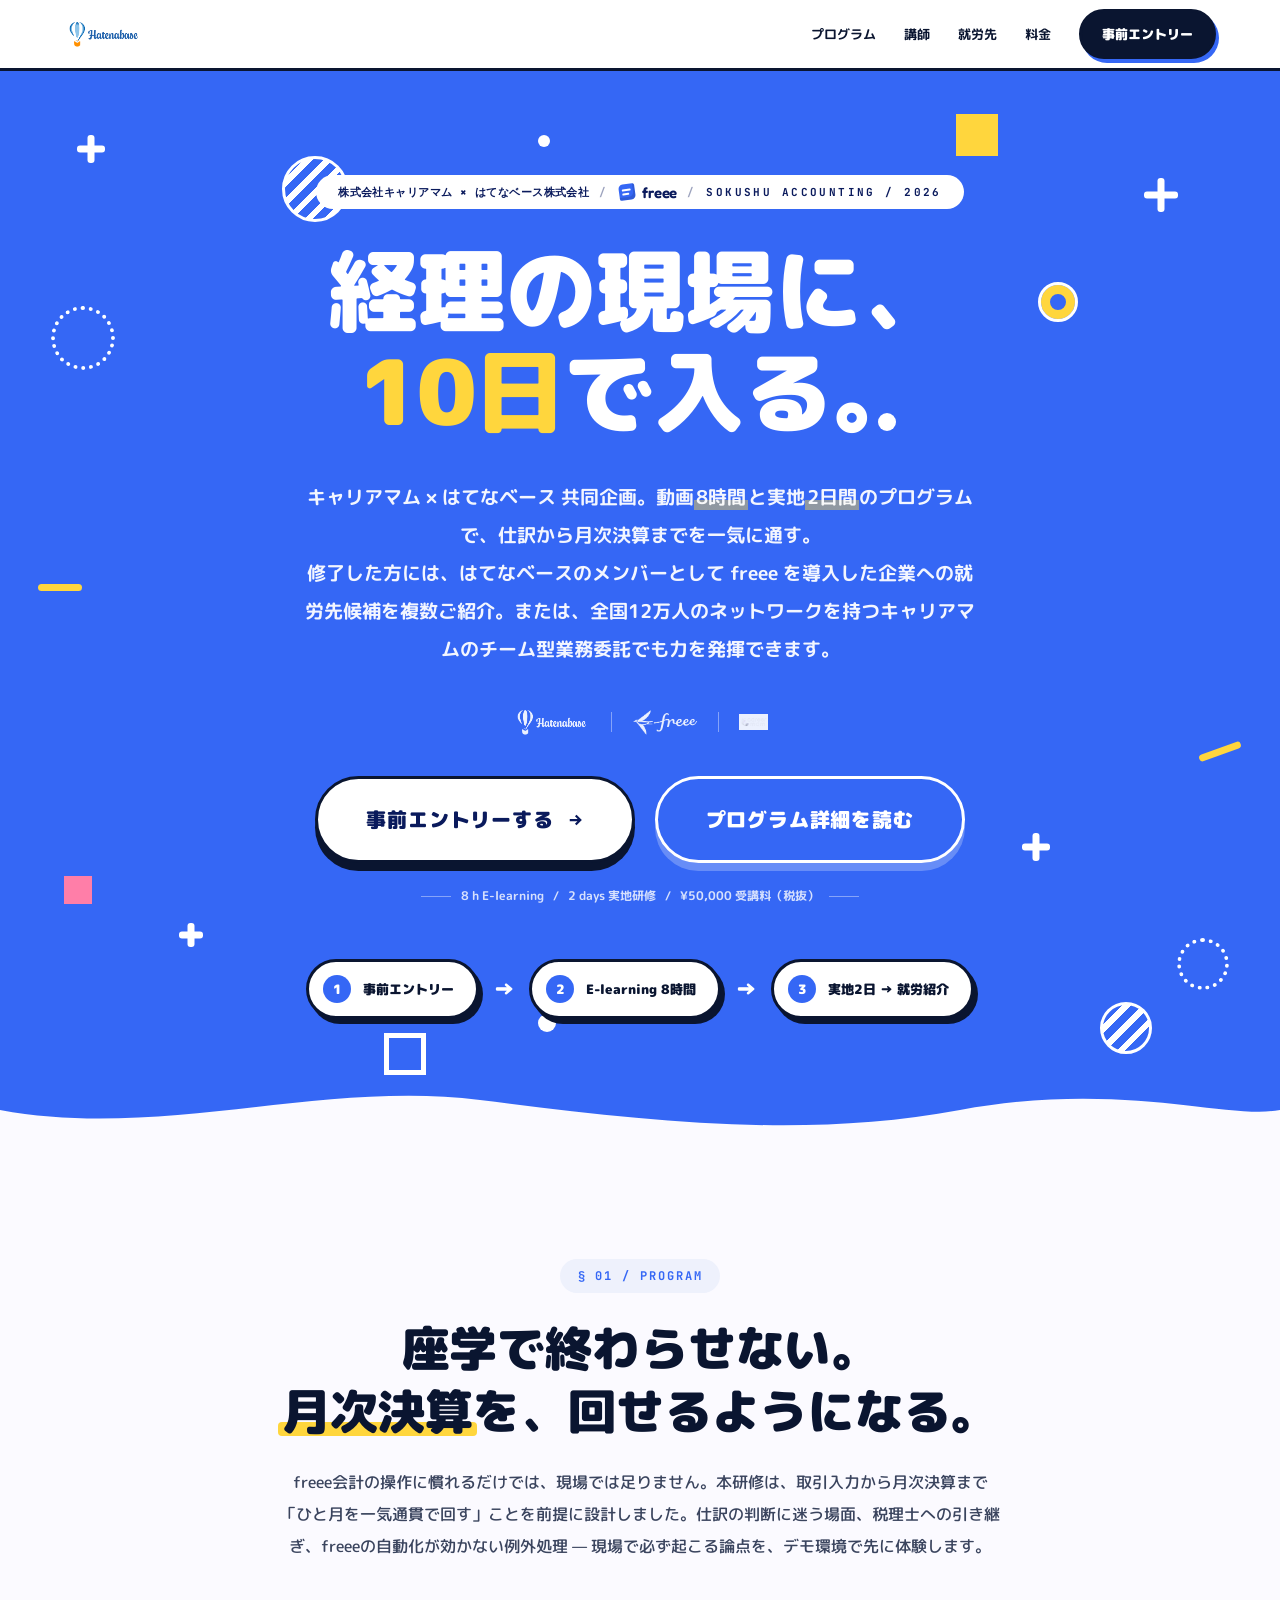
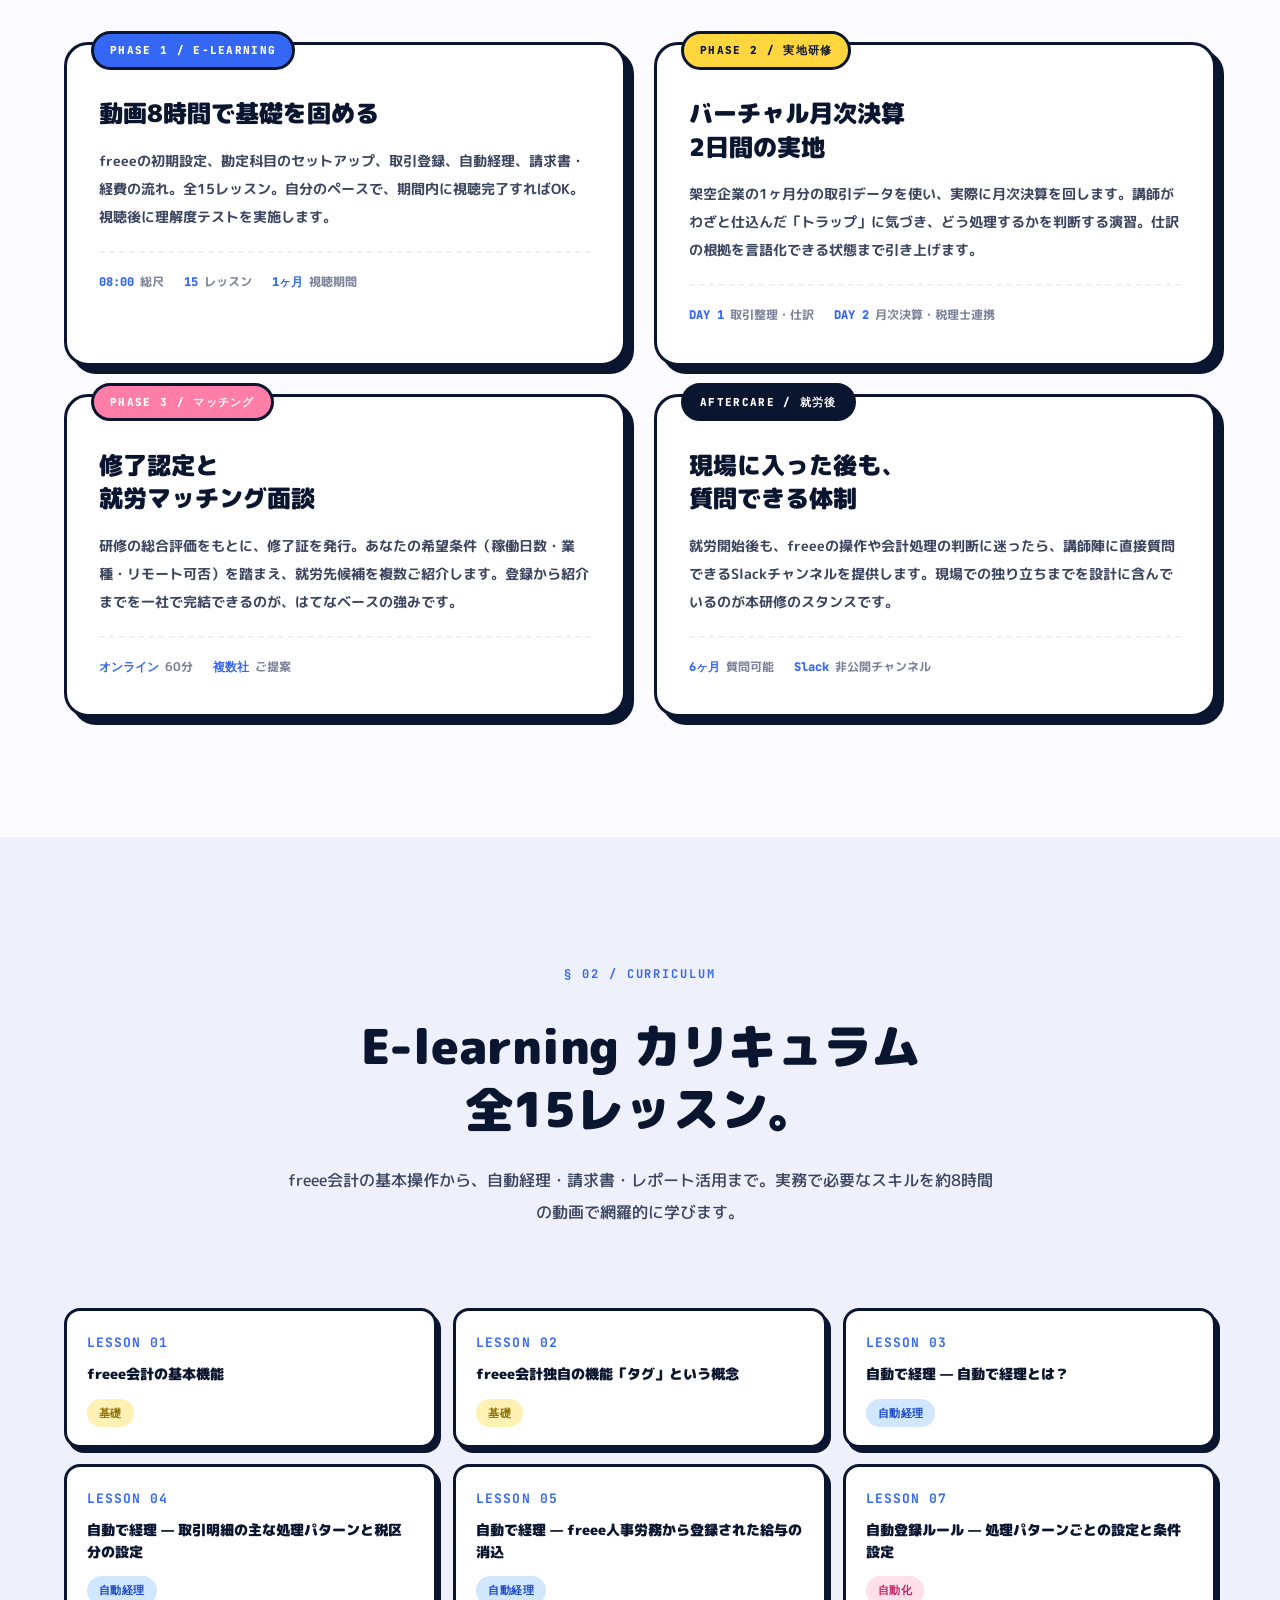
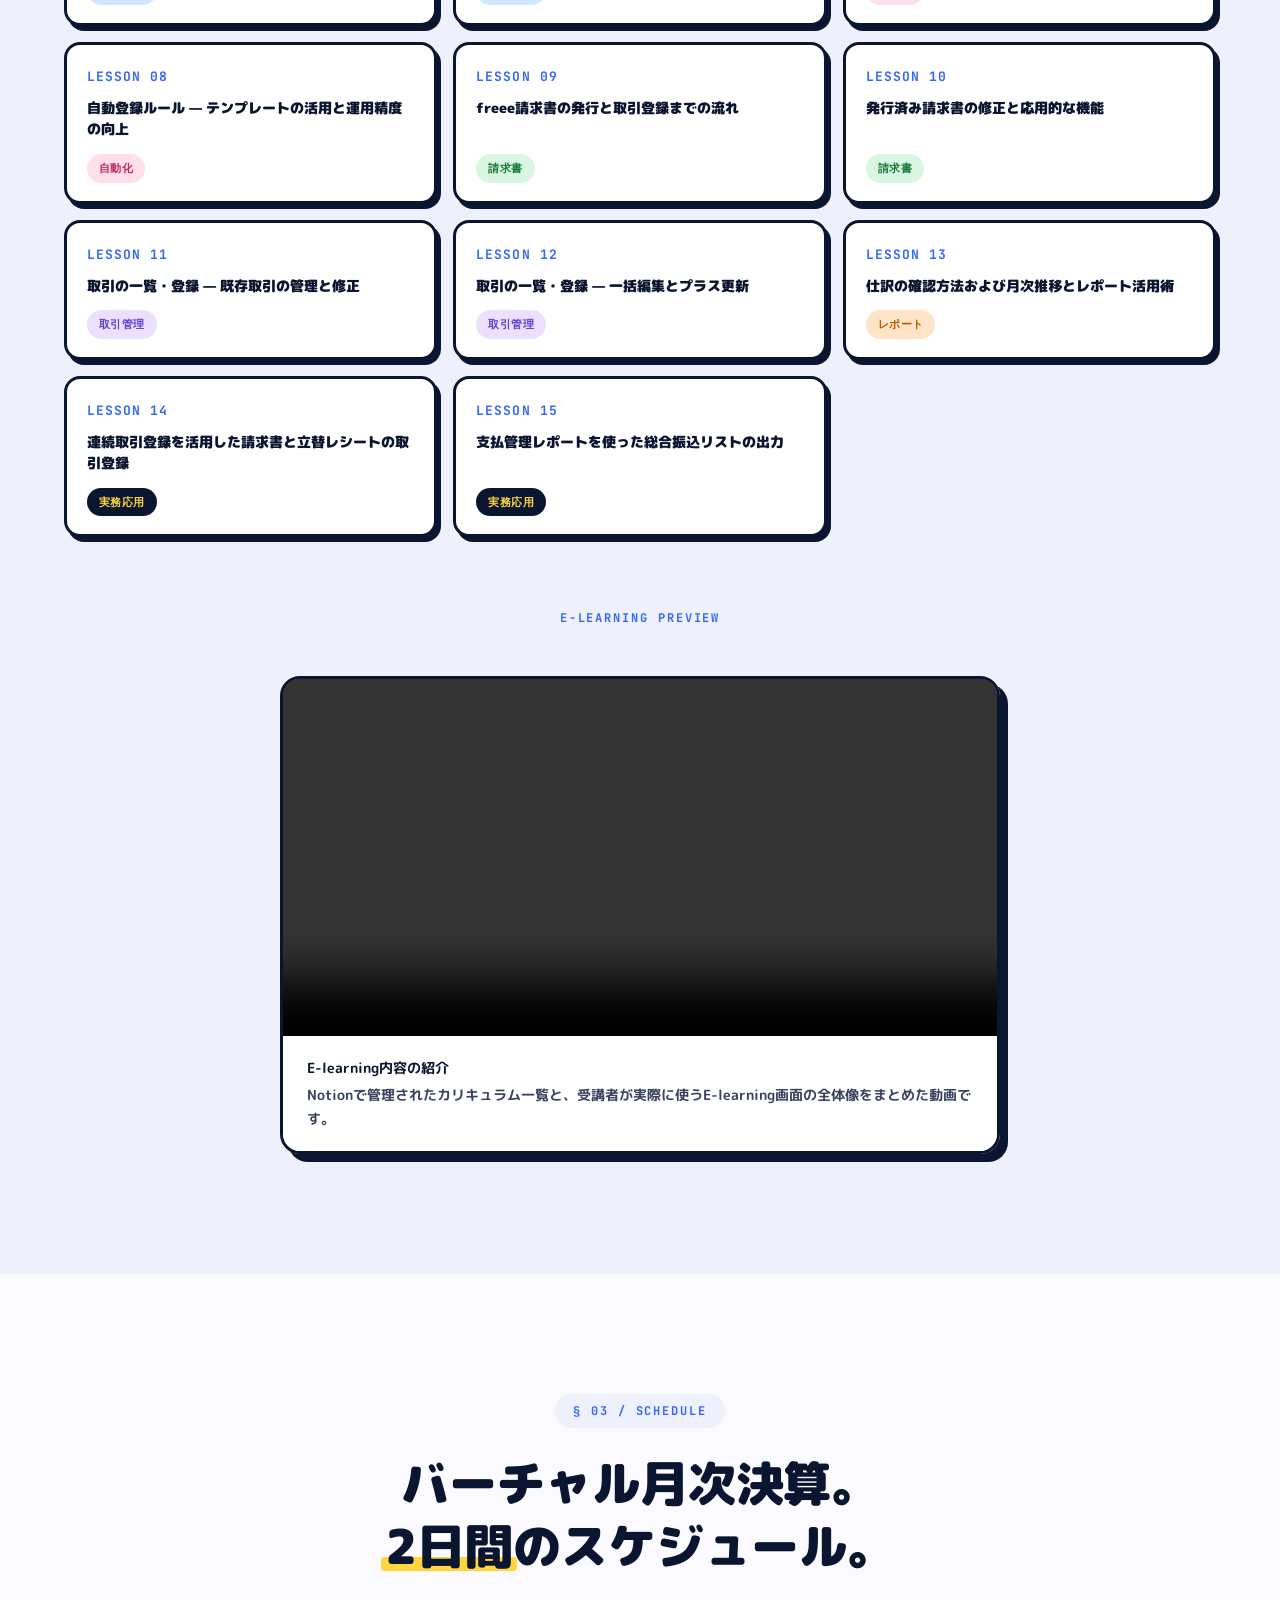
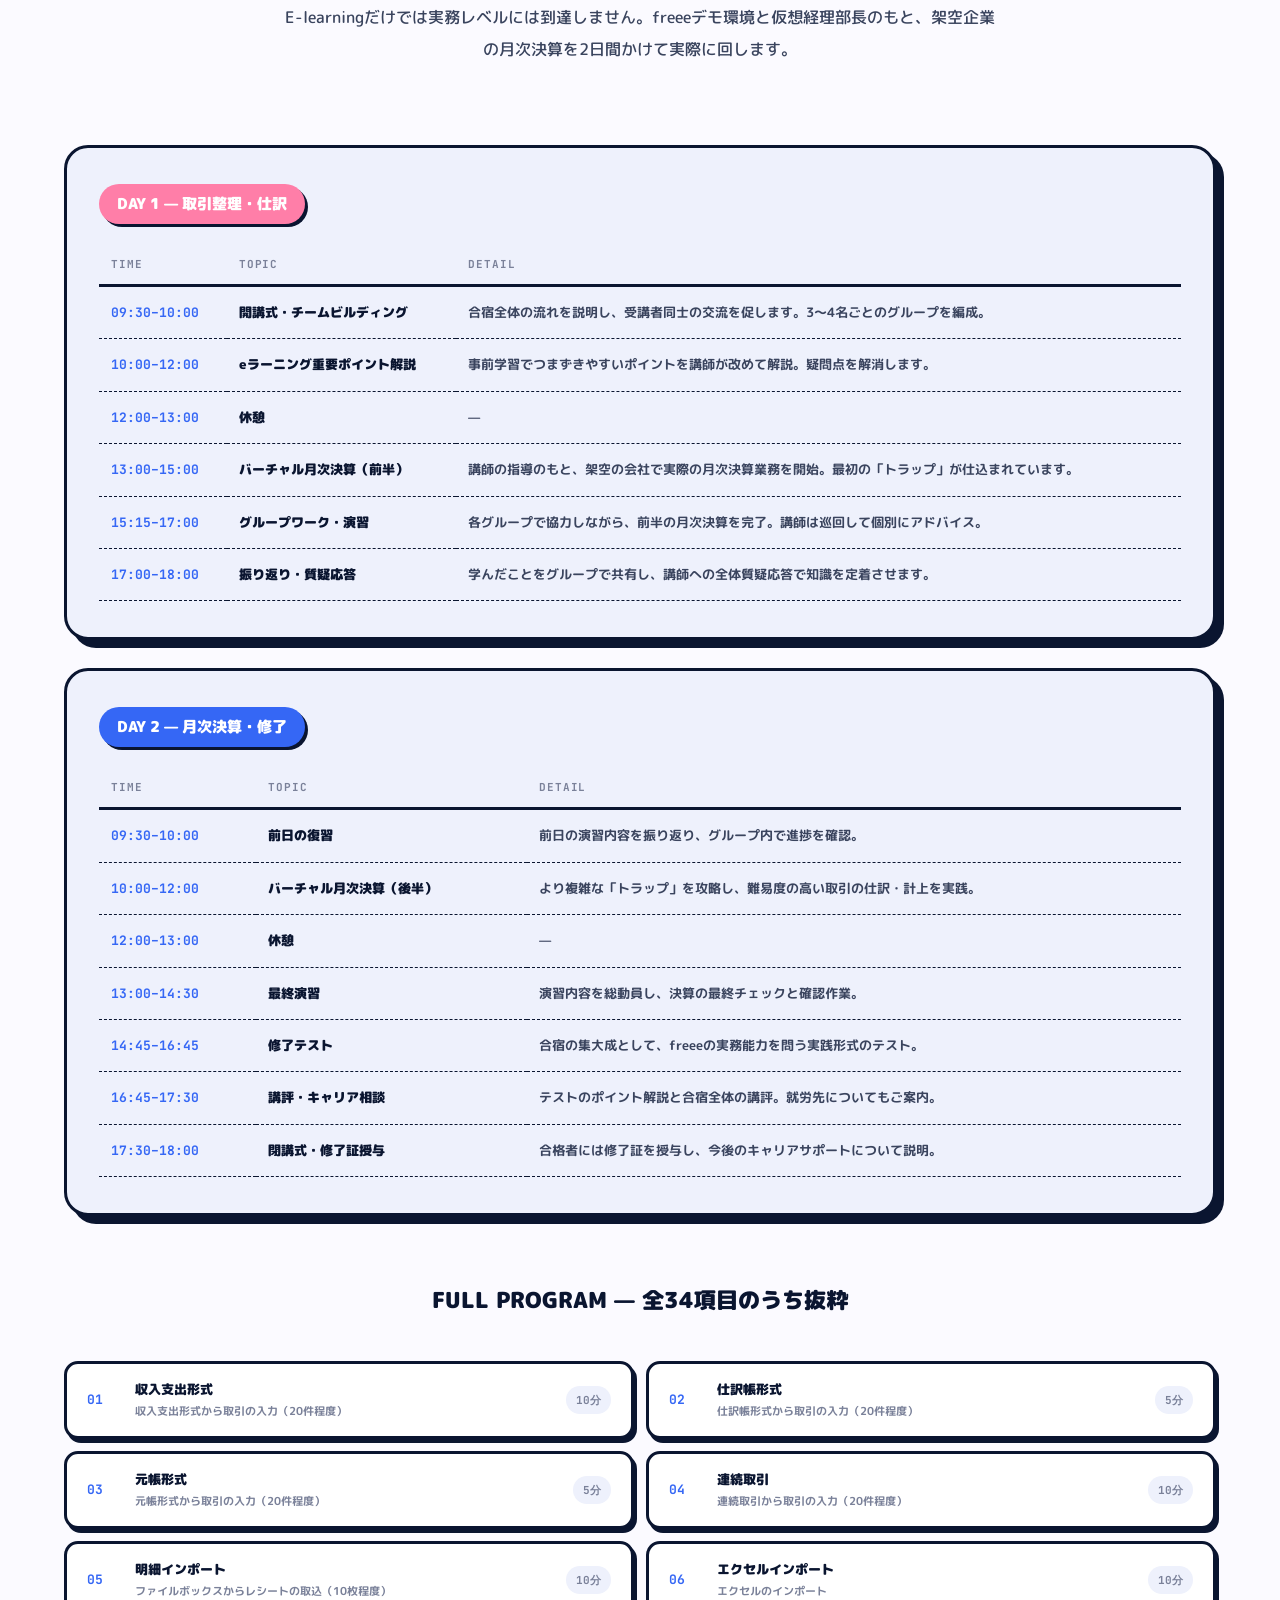
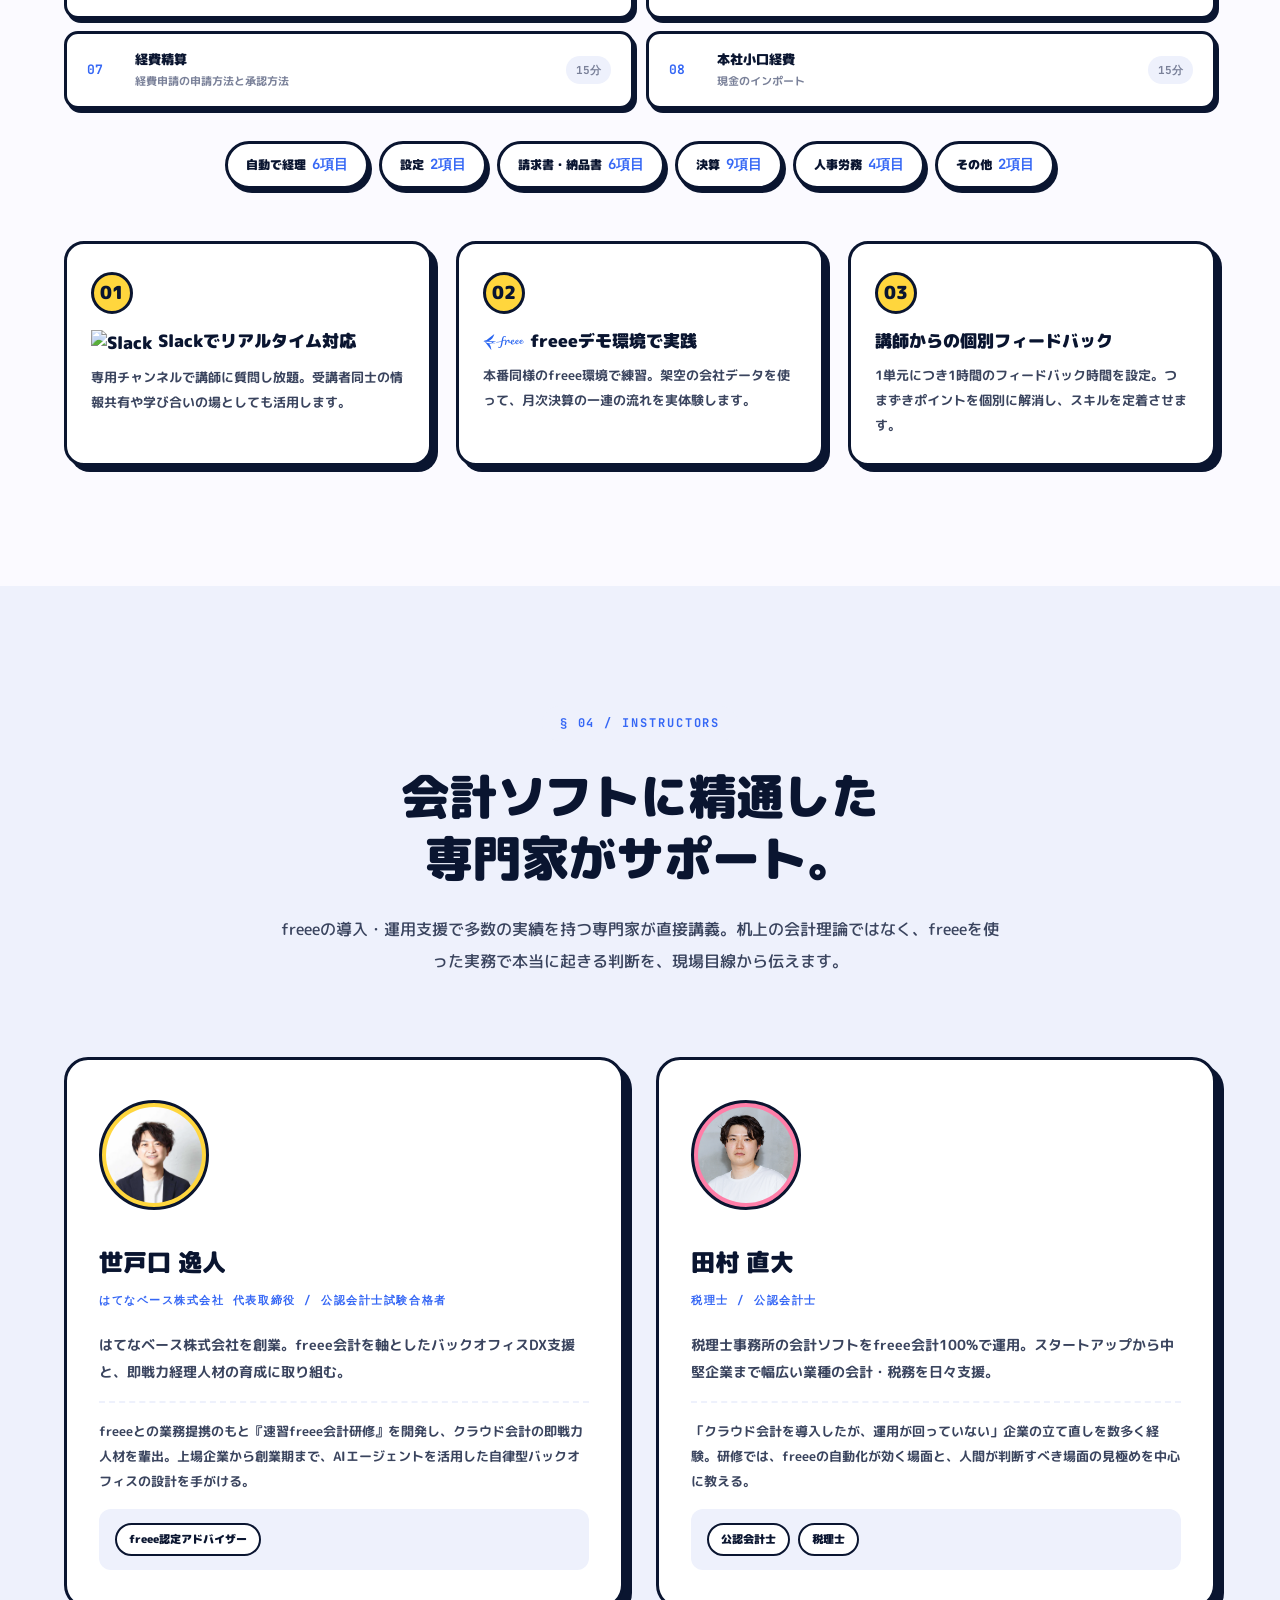
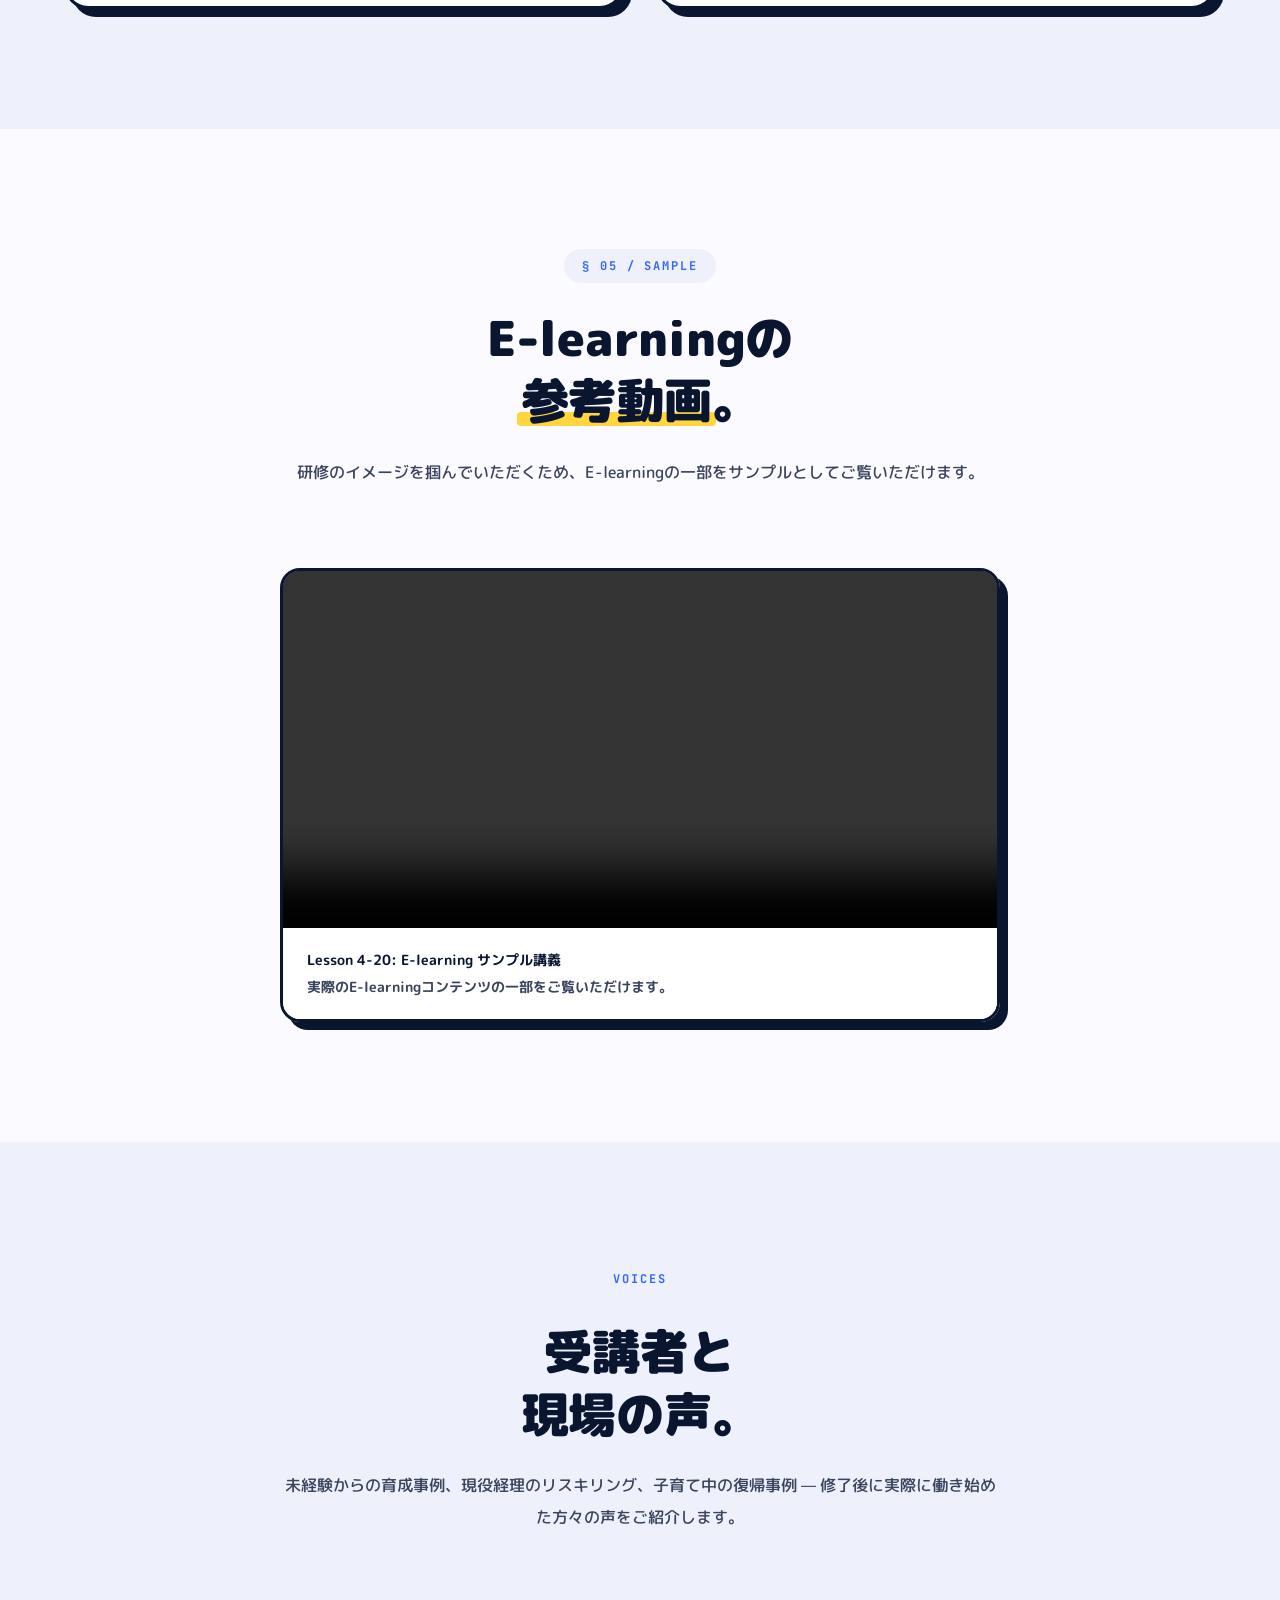
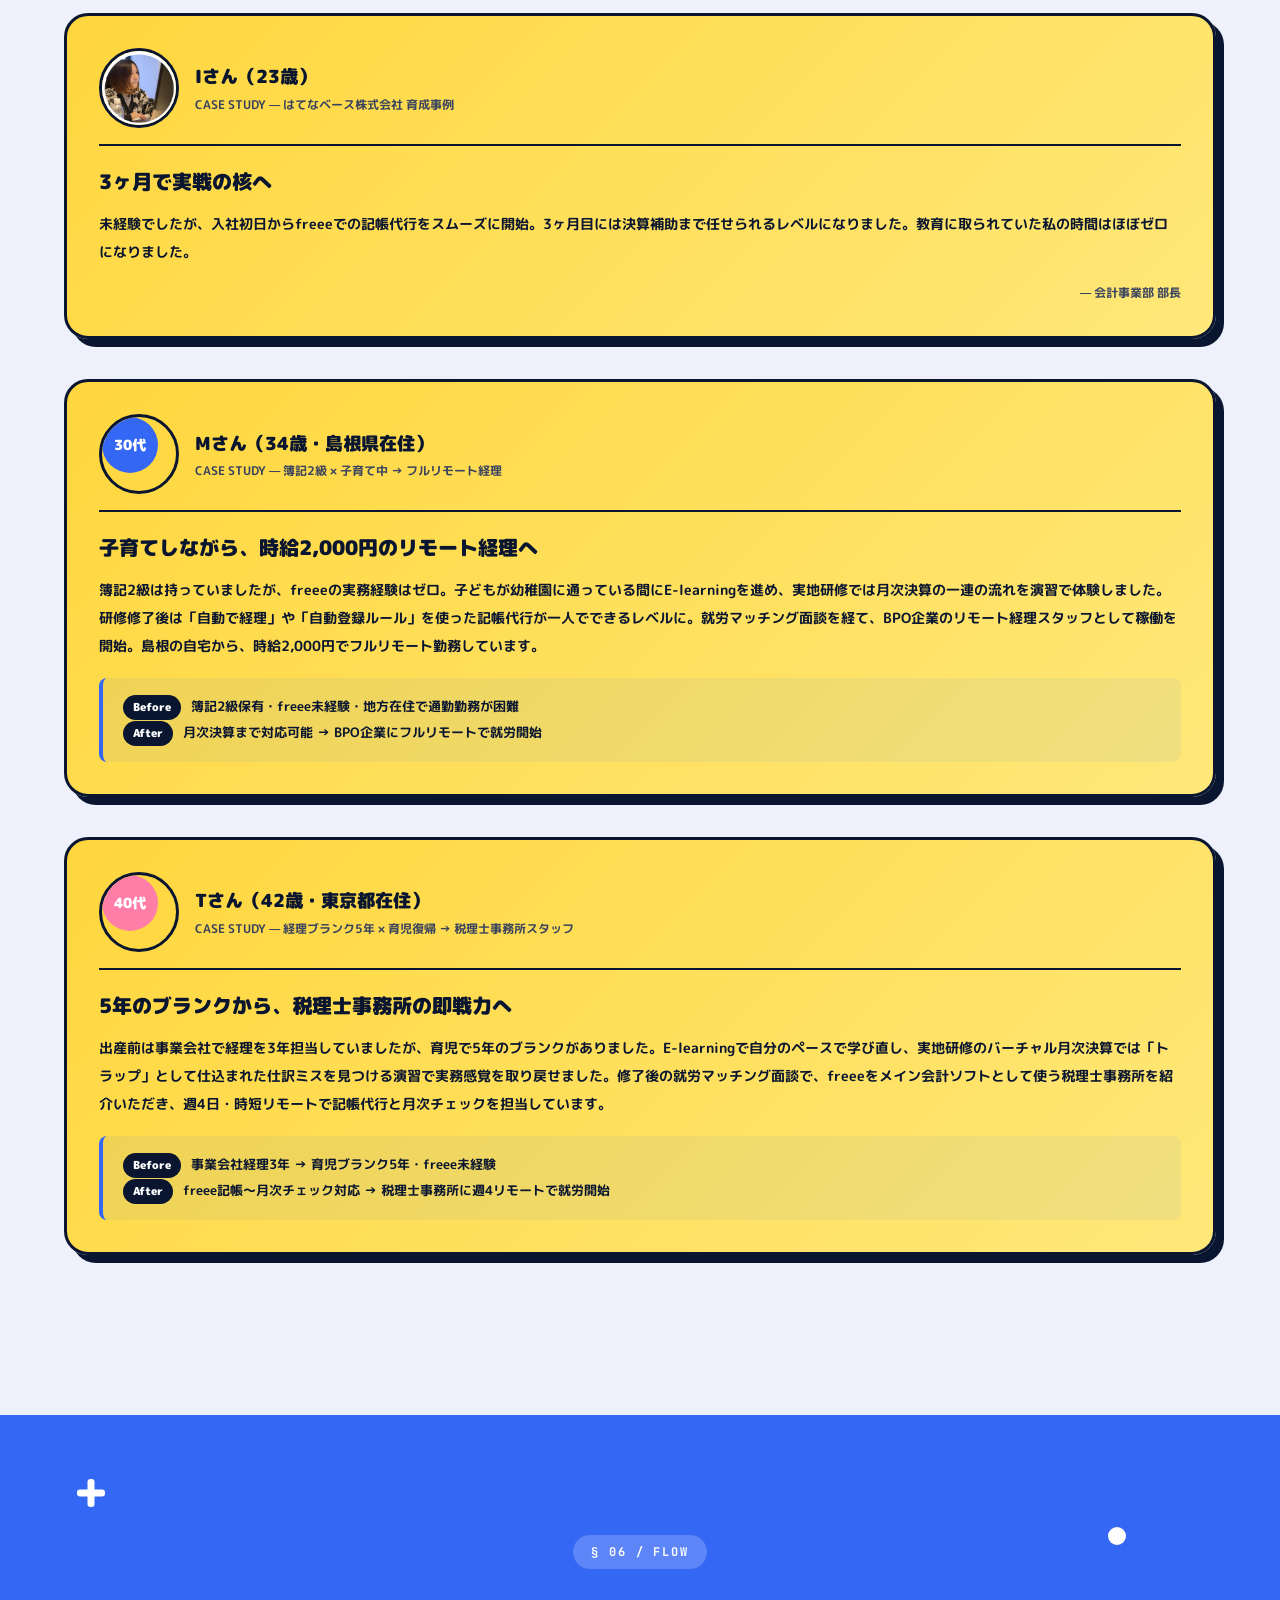
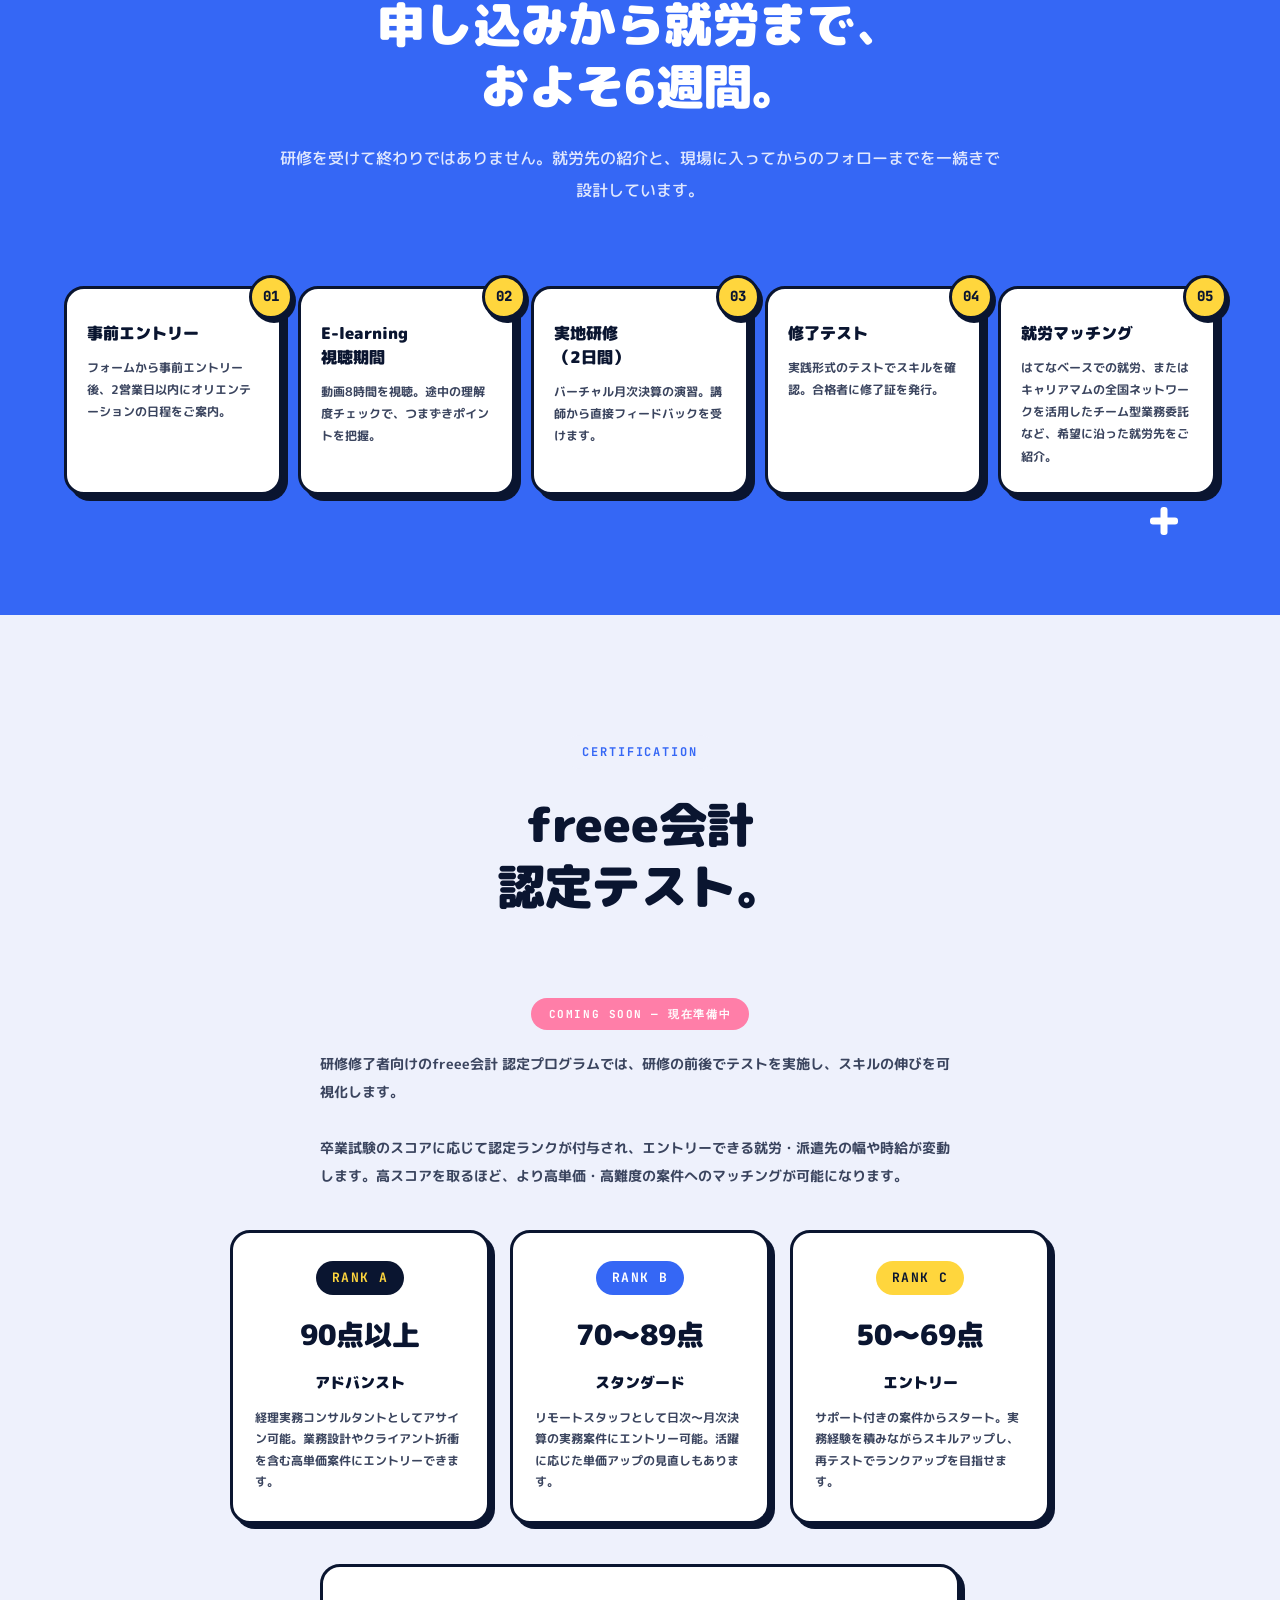
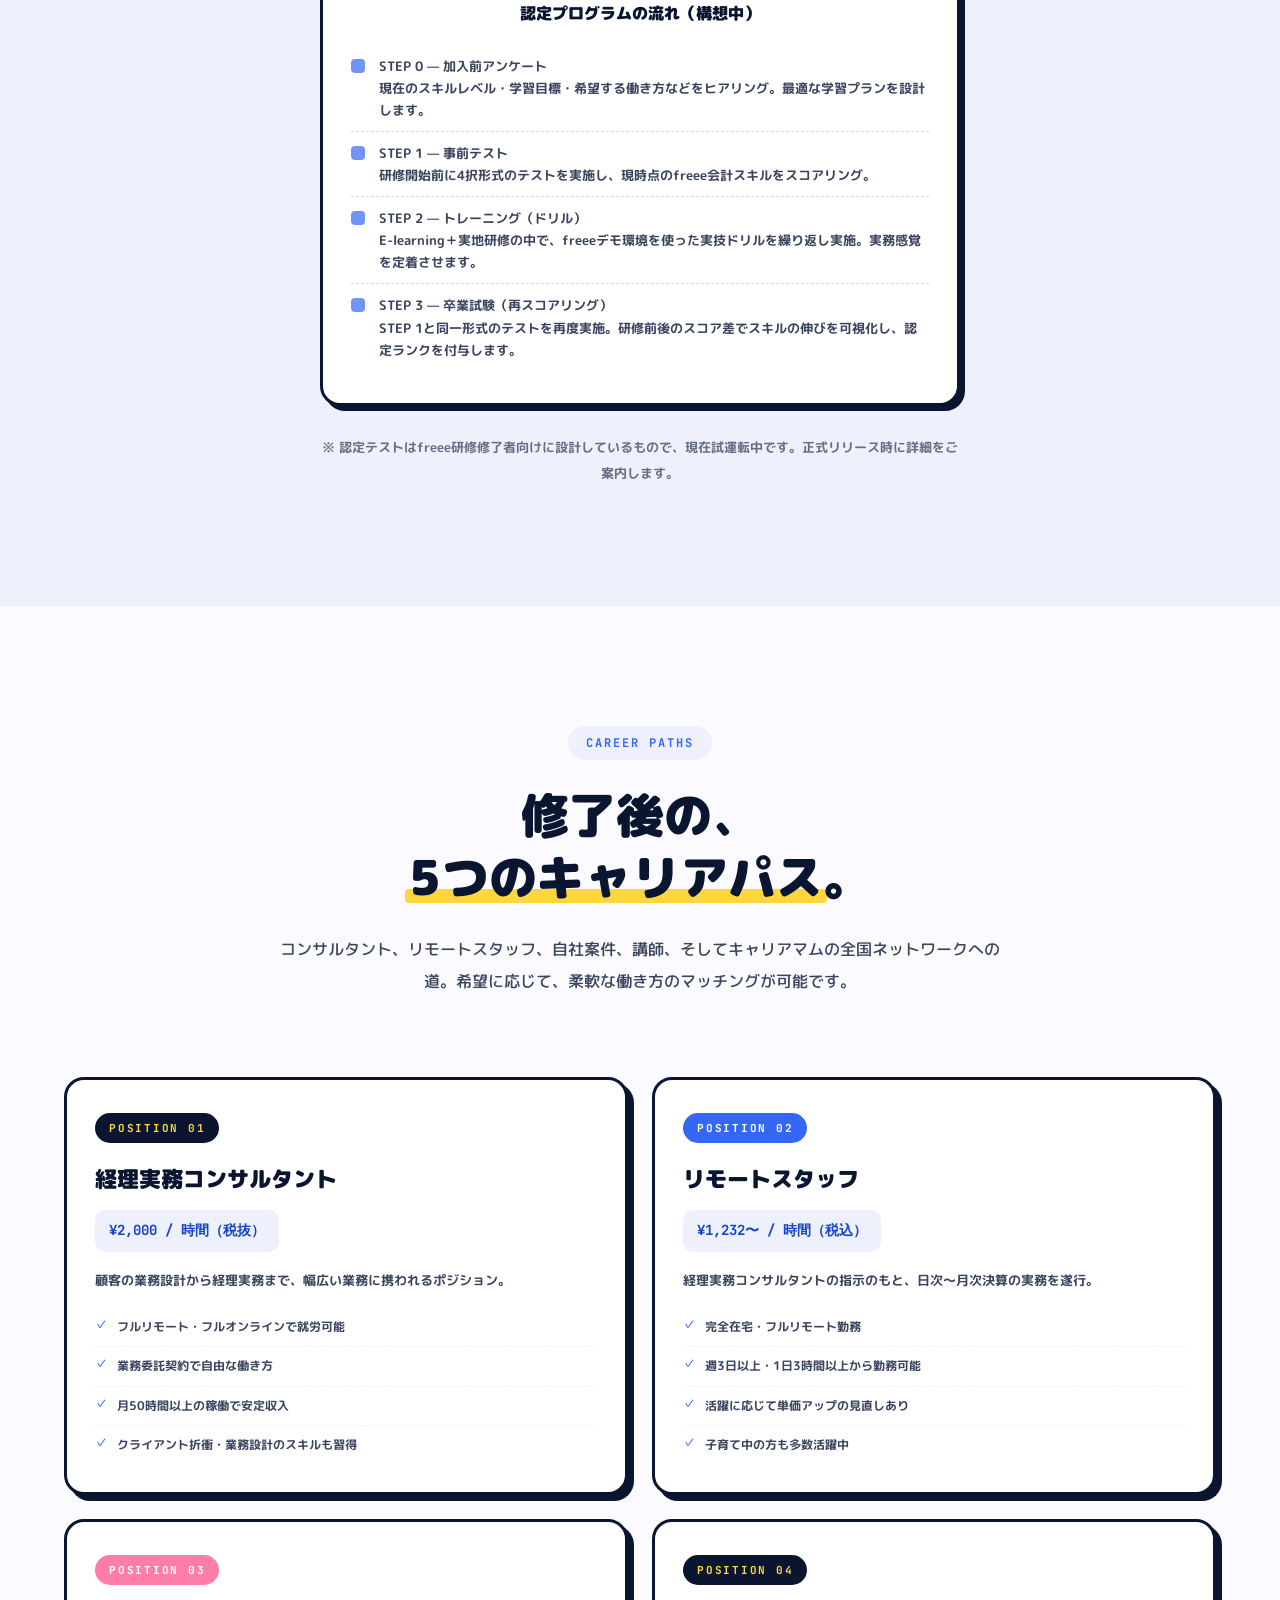
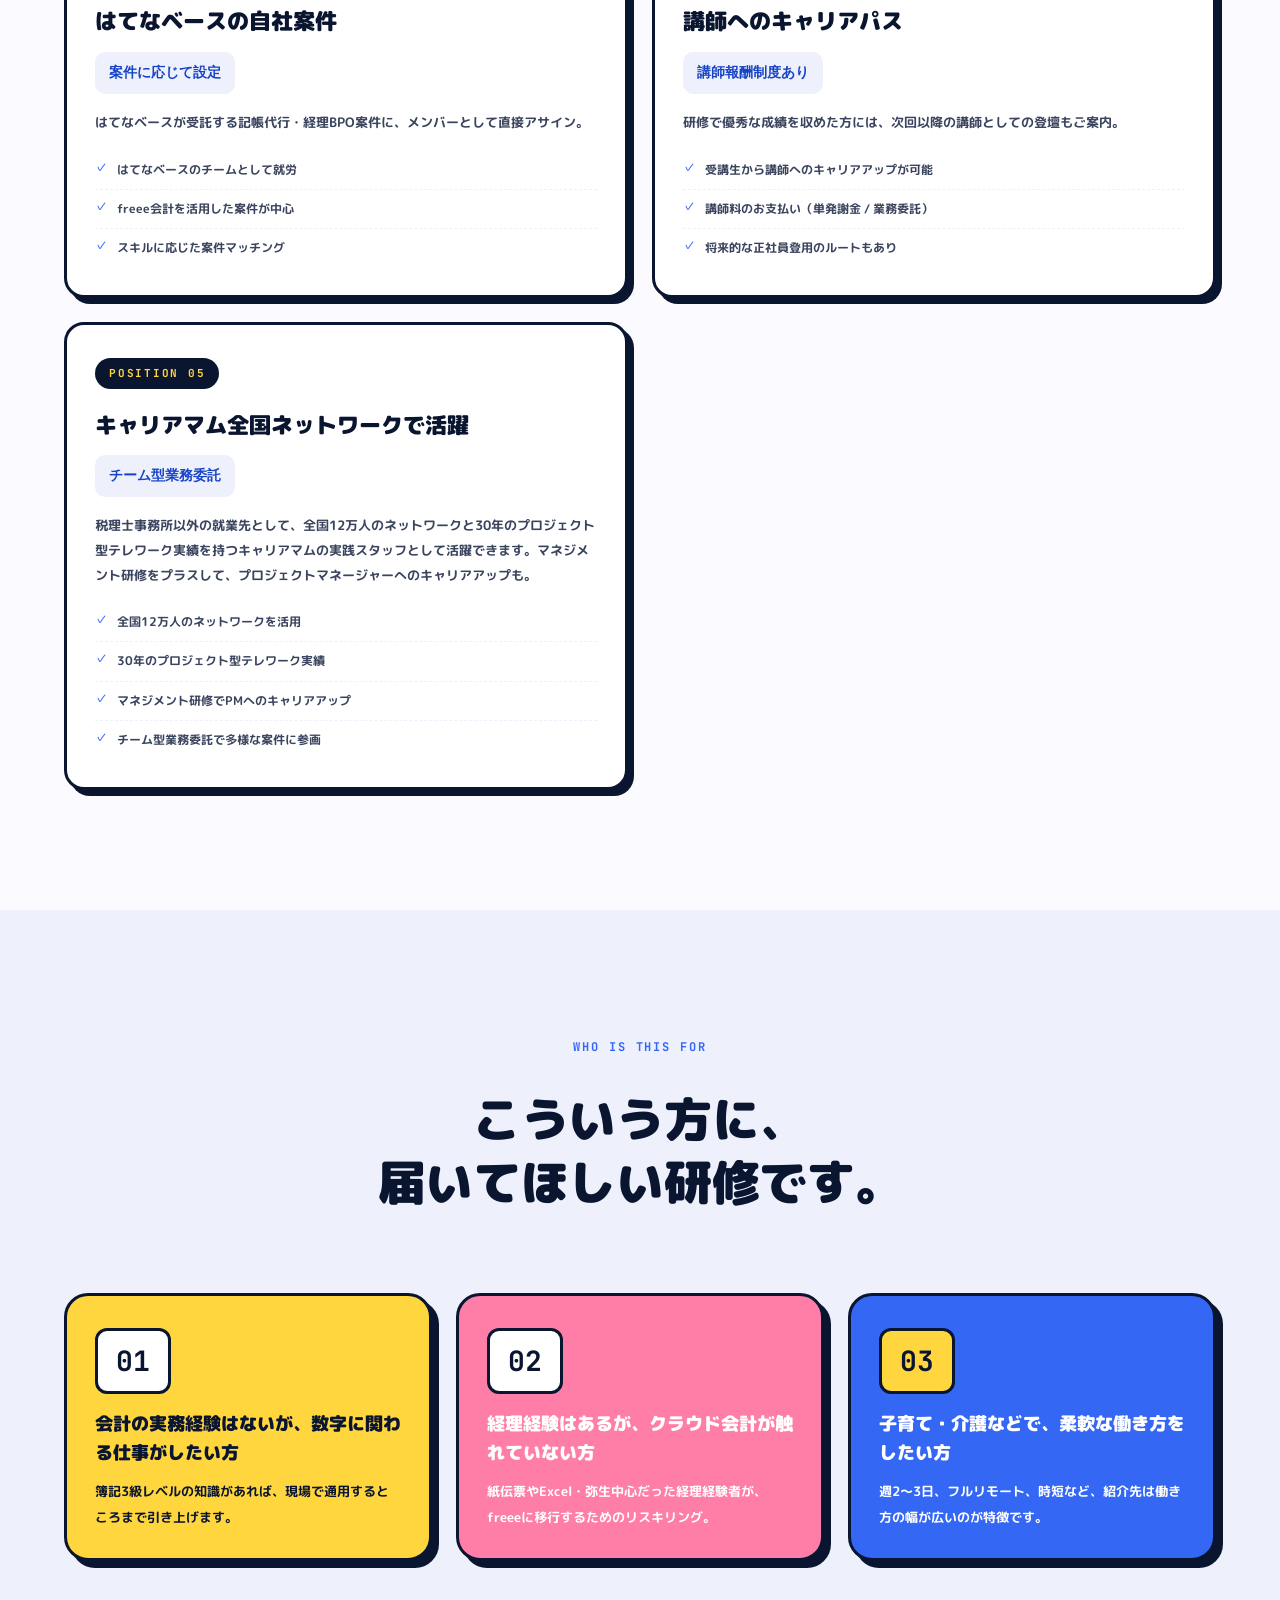
==== commit acb4cc69: "feat: キャリアマム全国ネットワーク就労パス（POSITION 05）を追加" ====
--- a/career-mom/index.html
+++ b/career-mom/index.html
@@ -1,787 +1,800 @@
-<!DOCTYPE html>
-<html lang="ja">
-<head>
-<meta charset="UTF-8" />
-<meta name="viewport" content="width=device-width, initial-scale=1" />
-<title>速習 freee 会計研修｜キャリアマム × はてなベース 共同企画</title>
-<meta name="description" content="株式会社キャリアマムとはてなベース株式会社の共同企画。動画8時間と実地2日で、freee会計の実務スキルを習得。修了後は、はてなベースのメンバーとして就労先をご紹介。受講料¥50,000（税抜）。" />
-<link rel="icon" type="image/svg+xml" href="../favicon.svg" />
-<meta property="og:title" content="速習 freee 会計研修｜キャリアマム × はてなベース 共同企画" />
-<meta property="og:description" content="株式会社キャリアマム × はてなベース株式会社 共同企画。動画8時間と実地2日で、freee会計の実務スキルを習得。修了後は就労先候補を複数ご紹介。受講料¥50,000（税抜）。" />
-<meta property="og:image" content="https://hatenabase.github.io/hatenabase-freee-training/images/ogp.png" />
-<meta property="og:type" content="website" />
-<meta property="og:url" content="https://hatenabase.github.io/hatenabase-freee-training/career-mom/" />
-<meta name="twitter:card" content="summary_large_image" />
-<link rel="preconnect" href="https://fonts.googleapis.com">
-<link rel="preconnect" href="https://fonts.gstatic.com" crossorigin>
-<link href="https://fonts.googleapis.com/css2?family=M+PLUS+Rounded+1c:wght@500;700;800;900&family=Zen+Kaku+Gothic+New:wght@500;700;900&family=JetBrains+Mono:wght@500;700&family=Fredoka:wght@500;600;700&display=swap" rel="stylesheet" />
-<link rel="stylesheet" href="../pop.css" />
-</head>
-<body>
-
-<!-- ========================= NAV ========================= -->
-<nav>
-  <div class="wrap nav-inner">
-    <a href="#" class="nav-logo"><img src="../images/hatenabase-logo.png" alt="Hatenabase"/></a>
-    <div class="nav-links">
-      <a href="#program">プログラム</a>
-      <a href="#instructor">講師</a>
-      <a href="#career">就労先</a>
-      <a href="#pricing">料金</a>
-      <a href="https://forms.gle/zz3eByVSyKky3Ew98" target="_blank" class="nav-cta">事前エントリー</a>
-    </div>
-  </div>
-</nav>
-
-<!-- ========================= HERO ========================= -->
-<section class="hero">
-  <!-- Decorations -->
-  <div class="deco-plus" style="top:6%; left:6%;"></div>
-  <div class="deco-plus" style="top:10%; right:8%; width:34px; height:34px;"></div>
-  <div class="deco-plus" style="bottom:18%; left:14%; width:24px; height:24px;"></div>
-  <div class="deco-plus" style="bottom:26%; right:18%;"></div>
-  <div class="deco-striped" style="top:8%; left:22%;"></div>
-  <div class="deco-striped" style="bottom:8%; right:10%; width:52px; height:52px;"></div>
-  <div class="deco-dotted" style="top:22%; left:4%;"></div>
-  <div class="deco-dotted" style="bottom:14%; right:4%; width:52px; height:52px;"></div>
-  <div class="deco-square" style="top:4%; right:22%;"></div>
-  <div class="deco-square hollow" style="bottom:6%; left:30%;"></div>
-  <div class="deco-square deco-pink" style="bottom:22%; left:5%; width:28px; height:28px;"></div>
-  <div class="deco-torus" style="top:20%; right:16%;"></div>
-  <div class="deco-torus" style="bottom:28%; left:28%; width:26px; height:26px; border-width:7px;"></div>
-  <div class="deco-dot" style="top:32%; right:30%;"></div>
-  <div class="deco-dot" style="bottom:10%; left:42%;"></div>
-  <div class="deco-dot" style="top:6%; left:42%; width:12px; height:12px;"></div>
-  <div class="deco-line" style="top:48%; left:3%;"></div>
-  <div class="deco-line" style="bottom:36%; right:3%; transform:rotate(-20deg);"></div>
-
-  <div class="hero-inner">
-    <div class="hero-badge" style="display:inline-flex; align-items:center; gap:10px; flex-wrap:wrap; justify-content:center;">
-      <span style="font-weight:800; letter-spacing:.04em;">株式会社キャリアマム × はてなベース株式会社</span>
-      <span style="opacity:.4;">/</span>
-      <span class="freee-logo" style="font-size:15px;">
-        <span class="freee-logo-mark"></span>
-        <span class="freee-logo-text">freee</span>
-      </span>
-      <span style="opacity:.4;">/</span>
-      <span>SOKUSHU ACCOUNTING / 2026</span>
-    </div>
-
-    <h1 class="hero-h">
-      <span class="line">経理の現場に、</span>
-      <span class="line"><em>10日</em>で入る。</span>
-    </h1>
-
-    <p class="hero-sub">
-      キャリアマム × はてなベース 共同企画。動画<span class="mark">8時間</span>と実地<span class="mark">2日間</span>のプログラムで、仕訳から月次決算までを一気に通す。<br />
-      修了した方には、はてなベースのメンバーとして freee を導入した企業への就労先候補を複数ご紹介します。
-    </p>
-
-    <div class="hero-logos">
-      <img src="../images/hatenabase-logo.png" alt="Hatenabase" style="filter:brightness(0) invert(1);"/>
-      <div class="sep"></div>
-      <img src="../images/freee-logo.png" alt="freee" style="filter:brightness(0) invert(1);"/>
-      <div class="sep"></div>
-      <img src="../images/careermom-logo-white.png" alt="キャリアマム" style="height:16px;"/>
-    </div>
-
-    <div class="hero-cta-wrap">
-      <a href="https://forms.gle/zz3eByVSyKky3Ew98" target="_blank" class="btn btn-primary">
-        事前エントリーする
-        <svg viewBox="0 0 24 24" fill="none" stroke="currentColor" stroke-width="3"><path d="M5 12h14M13 6l6 6-6 6"/></svg>
-      </a>
-      <a href="#program" class="btn btn-secondary">プログラム詳細を読む</a>
-    </div>
-    <div class="hero-cta-hint">8 h E-learning &nbsp;&nbsp;/&nbsp;&nbsp; 2 days 実地研修 &nbsp;&nbsp;/&nbsp;&nbsp; ¥50,000 受講料（税抜）</div>
-
-    <div class="steps">
-      <div class="step-chip"><span class="step-num">1</span>事前エントリー</div>
-      <div class="step-arrow">&rarr;</div>
-      <div class="step-chip"><span class="step-num">2</span>E-learning 8時間</div>
-      <div class="step-arrow">&rarr;</div>
-      <div class="step-chip"><span class="step-num">3</span>実地2日 → 就労紹介</div>
-    </div>
-  </div>
-
-  <svg class="wave" viewBox="0 0 1440 60" preserveAspectRatio="none" xmlns="http://www.w3.org/2000/svg">
-    <path d="M0,30 C180,60 360,0 540,20 C720,40 900,60 1080,30 C1260,0 1380,40 1440,30 L1440,60 L0,60 Z" fill="#fbfaff"/>
-  </svg>
-</section>
-
-<!-- ========================= §01 PROGRAM ========================= -->
-<section class="block" id="program">
-  <div class="wrap">
-    <div class="sec-head fade">
-      <div class="sec-number">§ 01 / PROGRAM</div>
-      <h2 class="sec-title">座学で終わらせない。<br /><em>月次決算</em>を、回せるようになる。</h2>
-      <p class="sec-lead">
-        freee会計の操作に慣れるだけでは、現場では足りません。本研修は、取引入力から月次決算まで「ひと月を一気通貫で回す」ことを前提に設計しました。仕訳の判断に迷う場面、税理士への引き継ぎ、freeeの自動化が効かない例外処理 — 現場で必ず起こる論点を、デモ環境で先に体験します。
-      </p>
-    </div>
-
-    <div class="phases">
-      <div class="phase-card fade">
-        <div class="phase-tag">PHASE 1 / E-LEARNING</div>
-        <div class="phase-title">動画8時間で基礎を固める</div>
-        <div class="phase-body">
-          freeeの初期設定、勘定科目のセットアップ、取引登録、自動経理、請求書・経費の流れ。全15レッスン。自分のペースで、期間内に視聴完了すればOK。視聴後に理解度テストを実施します。
-        </div>
-        <div class="phase-meta">
-          <span><b>08:00</b>総尺</span>
-          <span><b>15</b>レッスン</span>
-          <span><b>1ヶ月</b>視聴期間</span>
-        </div>
-      </div>
-
-      <div class="phase-card fade d1">
-        <div class="phase-tag">PHASE 2 / 実地研修</div>
-        <div class="phase-title">バーチャル月次決算<br />2日間の実地</div>
-        <div class="phase-body">
-          架空企業の1ヶ月分の取引データを使い、実際に月次決算を回します。講師がわざと仕込んだ「トラップ」に気づき、どう処理するかを判断する演習。仕訳の根拠を言語化できる状態まで引き上げます。
-        </div>
-        <div class="phase-meta">
-          <span><b>DAY 1</b>取引整理・仕訳</span>
-          <span><b>DAY 2</b>月次決算・税理士連携</span>
-        </div>
-      </div>
-
-      <div class="phase-card fade d2">
-        <div class="phase-tag">PHASE 3 / マッチング</div>
-        <div class="phase-title">修了認定と<br />就労マッチング面談</div>
-        <div class="phase-body">
-          研修の総合評価をもとに、修了証を発行。あなたの希望条件（稼働日数・業種・リモート可否）を踏まえ、就労先候補を複数ご紹介します。登録から紹介までを一社で完結できるのが、はてなベースの強みです。
-        </div>
-        <div class="phase-meta">
-          <span><b>オンライン</b>60分</span>
-          <span><b>複数社</b>ご提案</span>
-        </div>
-      </div>
-
-      <div class="phase-card fade d3">
-        <div class="phase-tag">AFTERCARE / 就労後</div>
-        <div class="phase-title">現場に入った後も、<br />質問できる体制</div>
-        <div class="phase-body">
-          就労開始後も、freeeの操作や会計処理の判断に迷ったら、講師陣に直接質問できるSlackチャンネルを提供します。現場での独り立ちまでを設計に含んでいるのが本研修のスタンスです。
-        </div>
-        <div class="phase-meta">
-          <span><b>6ヶ月</b>質問可能</span>
-          <span><b>Slack</b>非公開チャンネル</span>
-        </div>
-      </div>
-    </div>
-  </div>
-</section>
-
-<!-- ========================= §02 CURRICULUM ========================= -->
-<section class="block" style="background:var(--paper-2);">
-  <div class="wrap">
-    <div class="sec-head fade">
-      <div class="sec-number">§ 02 / CURRICULUM</div>
-      <h2 class="sec-title">E-learning カリキュラム<br /><em>全15レッスン</em>。</h2>
-      <p class="sec-lead">
-        freee会計の基本操作から、自動経理・請求書・レポート活用まで。実務で必要なスキルを約8時間の動画で網羅的に学びます。
-      </p>
-    </div>
-
-    <div class="lessons fade">
-      <div class="lesson"><div class="lesson-num">LESSON 01</div><div class="lesson-title">freee会計の基本機能</div><span class="lesson-tag basic">基礎</span></div>
-      <div class="lesson"><div class="lesson-num">LESSON 02</div><div class="lesson-title">freee会計独自の機能「タグ」という概念</div><span class="lesson-tag basic">基礎</span></div>
-      <div class="lesson"><div class="lesson-num">LESSON 03</div><div class="lesson-title">自動で経理 — 自動で経理とは？</div><span class="lesson-tag auto">自動経理</span></div>
-      <div class="lesson"><div class="lesson-num">LESSON 04</div><div class="lesson-title">自動で経理 — 取引明細の主な処理パターンと税区分の設定</div><span class="lesson-tag auto">自動経理</span></div>
-      <div class="lesson"><div class="lesson-num">LESSON 05</div><div class="lesson-title">自動で経理 — freee人事労務から登録された給与の消込</div><span class="lesson-tag auto">自動経理</span></div>
-      <div class="lesson lessons-hidden" id="lessons-more" style="display:none;"><div class="lesson-num">LESSON 06</div><div class="lesson-title">自動登録ルール — 自動登録ルールとは？</div><span class="lesson-tag automation">自動化</span></div>
-      <div class="lesson"><div class="lesson-num">LESSON 07</div><div class="lesson-title">自動登録ルール — 処理パターンごとの設定と条件設定</div><span class="lesson-tag automation">自動化</span></div>
-      <div class="lesson"><div class="lesson-num">LESSON 08</div><div class="lesson-title">自動登録ルール — テンプレートの活用と運用精度の向上</div><span class="lesson-tag automation">自動化</span></div>
-      <div class="lesson"><div class="lesson-num">LESSON 09</div><div class="lesson-title">freee請求書の発行と取引登録までの流れ</div><span class="lesson-tag invoice">請求書</span></div>
-      <div class="lesson"><div class="lesson-num">LESSON 10</div><div class="lesson-title">発行済み請求書の修正と応用的な機能</div><span class="lesson-tag invoice">請求書</span></div>
-      <div class="lesson"><div class="lesson-num">LESSON 11</div><div class="lesson-title">取引の一覧・登録 — 既存取引の管理と修正</div><span class="lesson-tag trx">取引管理</span></div>
-      <div class="lesson"><div class="lesson-num">LESSON 12</div><div class="lesson-title">取引の一覧・登録 — 一括編集とプラス更新</div><span class="lesson-tag trx">取引管理</span></div>
-      <div class="lesson"><div class="lesson-num">LESSON 13</div><div class="lesson-title">仕訳の確認方法および月次推移とレポート活用術</div><span class="lesson-tag report">レポート</span></div>
-      <div class="lesson"><div class="lesson-num">LESSON 14</div><div class="lesson-title">連続取引登録を活用した請求書と立替レシートの取引登録</div><span class="lesson-tag applied">実務応用</span></div>
-      <div class="lesson"><div class="lesson-num">LESSON 15</div><div class="lesson-title">支払管理レポートを使った総合振込リストの出力</div><span class="lesson-tag applied">実務応用</span></div>
-    </div>
-
-    <!-- E-learning紹介動画 -->
-    <div style="margin-top:64px" class="fade">
-      <div style="margin-bottom:16px; text-align:center;">
-        <span class="sec-number">E-LEARNING PREVIEW</span>
-      </div>
-      <div class="video-wrap">
-        <video controls preload="metadata">
-          <source src="../images/elearning-intro.mp4" type="video/mp4"/>
-        </video>
-        <div class="video-caption">
-          <strong>E-learning内容の紹介</strong>
-          Notionで管理されたカリキュラム一覧と、受講者が実際に使うE-learning画面の全体像をまとめた動画です。
-        </div>
-      </div>
-    </div>
-  </div>
-</section>
-
-<!-- ========================= §03 VIRTUAL SCHEDULE ========================= -->
-<section class="block">
-  <div class="wrap">
-    <div class="sec-head fade">
-      <div class="sec-number">§ 03 / SCHEDULE</div>
-      <h2 class="sec-title">バーチャル月次決算。<br /><em>2日間</em>のスケジュール。</h2>
-      <p class="sec-lead">
-        E-learningだけでは実務レベルには到達しません。freeeデモ環境と仮想経理部長のもと、架空企業の月次決算を2日間かけて実際に回します。
-      </p>
-    </div>
-
-    <div class="sch-wrap fade">
-      <div class="sch-day">DAY 1 — 取引整理・仕訳</div>
-      <table class="sch-table">
-        <thead><tr><th>TIME</th><th>TOPIC</th><th>DETAIL</th></tr></thead>
-        <tbody>
-          <tr><td class="time">09:30–10:00</td><td class="topic">開講式・チームビルディング</td><td class="detail">合宿全体の流れを説明し、受講者同士の交流を促します。3〜4名ごとのグループを編成。</td></tr>
-          <tr><td class="time">10:00–12:00</td><td class="topic">eラーニング重要ポイント解説</td><td class="detail">事前学習でつまずきやすいポイントを講師が改めて解説。疑問点を解消します。</td></tr>
-          <tr><td class="time">12:00–13:00</td><td class="topic">休憩</td><td class="detail">—</td></tr>
-          <tr><td class="time">13:00–15:00</td><td class="topic">バーチャル月次決算（前半）</td><td class="detail">講師の指導のもと、架空の会社で実際の月次決算業務を開始。最初の「トラップ」が仕込まれています。</td></tr>
-          <tr><td class="time">15:15–17:00</td><td class="topic">グループワーク・演習</td><td class="detail">各グループで協力しながら、前半の月次決算を完了。講師は巡回して個別にアドバイス。</td></tr>
-          <tr><td class="time">17:00–18:00</td><td class="topic">振り返り・質疑応答</td><td class="detail">学んだことをグループで共有し、講師への全体質疑応答で知識を定着させます。</td></tr>
-        </tbody>
-      </table>
-    </div>
-
-    <div class="sch-wrap fade d1">
-      <div class="sch-day">DAY 2 — 月次決算・修了</div>
-      <table class="sch-table">
-        <thead><tr><th>TIME</th><th>TOPIC</th><th>DETAIL</th></tr></thead>
-        <tbody>
-          <tr><td class="time">09:30–10:00</td><td class="topic">前日の復習</td><td class="detail">前日の演習内容を振り返り、グループ内で進捗を確認。</td></tr>
-          <tr><td class="time">10:00–12:00</td><td class="topic">バーチャル月次決算（後半）</td><td class="detail">より複雑な「トラップ」を攻略し、難易度の高い取引の仕訳・計上を実践。</td></tr>
-          <tr><td class="time">12:00–13:00</td><td class="topic">休憩</td><td class="detail">—</td></tr>
-          <tr><td class="time">13:00–14:30</td><td class="topic">最終演習</td><td class="detail">演習内容を総動員し、決算の最終チェックと確認作業。</td></tr>
-          <tr><td class="time">14:45–16:45</td><td class="topic">修了テスト</td><td class="detail">合宿の集大成として、freeeの実務能力を問う実践形式のテスト。</td></tr>
-          <tr><td class="time">16:45–17:30</td><td class="topic">講評・キャリア相談</td><td class="detail">テストのポイント解説と合宿全体の講評。就労先についてもご案内。</td></tr>
-          <tr><td class="time">17:30–18:00</td><td class="topic">閉講式・修了証授与</td><td class="detail">合格者には修了証を授与し、今後のキャリアサポートについて説明。</td></tr>
-        </tbody>
-      </table>
-    </div>
-
-    <!-- FULL PROGRAM -->
-    <div style="margin-top:64px;" class="fade">
-      <h3 style="font-family:'M PLUS Rounded 1c'; font-weight:900; font-size:22px; text-align:center; margin-bottom:20px;">FULL PROGRAM — 全34項目のうち抜粋</h3>
-      <div class="fp-grid">
-        <div class="fp-item"><div class="fp-num">01</div><div class="fp-ttl">収入支出形式<small>収入支出形式から取引の入力（20件程度）</small></div><div class="fp-time">10分</div></div>
-        <div class="fp-item"><div class="fp-num">02</div><div class="fp-ttl">仕訳帳形式<small>仕訳帳形式から取引の入力（20件程度）</small></div><div class="fp-time">5分</div></div>
-        <div class="fp-item"><div class="fp-num">03</div><div class="fp-ttl">元帳形式<small>元帳形式から取引の入力（20件程度）</small></div><div class="fp-time">5分</div></div>
-        <div class="fp-item"><div class="fp-num">04</div><div class="fp-ttl">連続取引<small>連続取引から取引の入力（20件程度）</small></div><div class="fp-time">10分</div></div>
-        <div class="fp-item"><div class="fp-num">05</div><div class="fp-ttl">明細インポート<small>ファイルボックスからレシートの取込（10枚程度）</small></div><div class="fp-time">10分</div></div>
-        <div class="fp-item"><div class="fp-num">06</div><div class="fp-ttl">エクセルインポート<small>エクセルのインポート</small></div><div class="fp-time">10分</div></div>
-        <div class="fp-item"><div class="fp-num">07</div><div class="fp-ttl">経費精算<small>経費申請の申請方法と承認方法</small></div><div class="fp-time">15分</div></div>
-        <div class="fp-item"><div class="fp-num">08</div><div class="fp-ttl">本社小口経費<small>現金のインポート</small></div><div class="fp-time">15分</div></div>
-      </div>
-
-      <div class="fp-cat">
-        <div class="fp-cat-chip">自動で経理<b>6項目</b></div>
-        <div class="fp-cat-chip">設定<b>2項目</b></div>
-        <div class="fp-cat-chip">請求書・納品書<b>6項目</b></div>
-        <div class="fp-cat-chip">決算<b>9項目</b></div>
-        <div class="fp-cat-chip">人事労務<b>4項目</b></div>
-        <div class="fp-cat-chip">その他<b>2項目</b></div>
-      </div>
-    </div>
-
-    <!-- HOW IT WORKS -->
-    <div class="hiw fade">
-      <div class="hiw-card">
-        <div class="hiw-num">01</div>
-        <div class="hiw-ttl"><img src="https://cdn.brandfetch.io/slack.com/w/32/h/32/symbol" alt="Slack" style="height:22px;vertical-align:middle;margin-right:6px;">Slackでリアルタイム対応</div>
-        <div class="hiw-body">専用チャンネルで講師に質問し放題。受講者同士の情報共有や学び合いの場としても活用します。</div>
-      </div>
-      <div class="hiw-card">
-        <div class="hiw-num">02</div>
-        <div class="hiw-ttl"><img src="../images/freee-logo.svg" alt="freee" style="height:16px;vertical-align:middle;margin-right:6px;">freeeデモ環境で実践</div>
-        <div class="hiw-body">本番同様のfreee環境で練習。架空の会社データを使って、月次決算の一連の流れを実体験します。</div>
-      </div>
-      <div class="hiw-card">
-        <div class="hiw-num">03</div>
-        <div class="hiw-ttl">講師からの個別フィードバック</div>
-        <div class="hiw-body">1単元につき1時間のフィードバック時間を設定。つまずきポイントを個別に解消し、スキルを定着させます。</div>
-      </div>
-    </div>
-  </div>
-</section>
-
-<!-- ========================= §04 INSTRUCTORS ========================= -->
-<section class="block ins-sec" id="instructor">
-  <div class="wrap">
-    <div class="sec-head fade">
-      <div class="sec-number">§ 04 / INSTRUCTORS</div>
-      <h2 class="sec-title"><em>会計ソフトに精通した</em><br />専門家がサポート。</h2>
-      <p class="sec-lead">
-        freeeの導入・運用支援で多数の実績を持つ専門家が直接講義。机上の会計理論ではなく、freeeを使った実務で本当に起きる判断を、現場目線から伝えます。
-      </p>
-    </div>
-
-    <div class="instructors">
-      <div class="ins-card fade">
-        <img src="../images/seto-profile.jpg" alt="世戸口 逸人" />
-        <div class="ins-name">世戸口 逸人</div>
-        <div class="ins-role">はてなベース株式会社 代表取締役 / 公認会計士試験合格者</div>
-        <div class="ins-career">はてなベース株式会社を創業。freee会計を軸としたバックオフィスDX支援と、即戦力経理人材の育成に取り組む。</div>
-        <div class="ins-bio">freeeとの業務提携のもと『速習freee会計研修』を開発し、クラウド会計の即戦力人材を輩出。上場企業から創業期まで、AIエージェントを活用した自律型バックオフィスの設計を手がける。</div>
-        <div class="ins-qual">
-          <ul>
-            <li>freee認定アドバイザー</li>
-          </ul>
-        </div>
-      </div>
-
-      <div class="ins-card fade d1">
-        <img src="../images/tamura-profile.jpg" alt="田村 直大" />
-        <div class="ins-name">田村 直大</div>
-        <div class="ins-role">税理士 / 公認会計士</div>
-        <div class="ins-career">税理士事務所の会計ソフトをfreee会計100%で運用。スタートアップから中堅企業まで幅広い業種の会計・税務を日々支援。</div>
-        <div class="ins-bio">「クラウド会計を導入したが、運用が回っていない」企業の立て直しを数多く経験。研修では、freeeの自動化が効く場面と、人間が判断すべき場面の見極めを中心に教える。</div>
-        <div class="ins-qual">
-          <ul>
-            <li>公認会計士</li>
-            <li>税理士</li>
-          </ul>
-        </div>
-      </div>
-    </div>
-  </div>
-</section>
-
-<!-- ========================= §05 SAMPLE VIDEO ========================= -->
-<section class="block">
-  <div class="wrap">
-    <div class="sec-head fade">
-      <div class="sec-number">§ 05 / SAMPLE</div>
-      <h2 class="sec-title">E-learningの<br /><em>参考動画</em>。</h2>
-      <p class="sec-lead">
-        研修のイメージを掴んでいただくため、E-learningの一部をサンプルとしてご覧いただけます。
-      </p>
-    </div>
-    <div class="video-wrap fade">
-      <video controls preload="metadata">
-        <source src="../images/sample-lesson.mp4" type="video/mp4"/>
-      </video>
-      <div class="video-caption">
-        <strong>Lesson 4-20: E-learning サンプル講義</strong>
-        実際のE-learningコンテンツの一部をご覧いただけます。
-      </div>
-    </div>
-  </div>
-</section>
-
-<!-- ========================= VOICES ========================= -->
-<section class="block" style="background:var(--paper-2);">
-  <div class="wrap">
-    <div class="sec-head fade">
-      <div class="sec-number">VOICES</div>
-      <h2 class="sec-title">受講者と<br /><em>現場の声</em>。</h2>
-      <p class="sec-lead">
-        未経験からの育成事例、現役経理のリスキリング、子育て中の復帰事例 — 修了後に実際に働き始めた方々の声をご紹介します。
-      </p>
-    </div>
-
-    <div class="case fade">
-      <div class="case-top">
-        <div class="case-avatar">
-          <img src="../images/ishii-photo.png" alt="Iさん"/>
-        </div>
-        <div>
-          <div class="case-name">Iさん（23歳）</div>
-          <div class="case-meta">CASE STUDY — はてなベース株式会社 育成事例</div>
-        </div>
-      </div>
-      <div class="case-ttl">3ヶ月で実戦の核へ</div>
-      <div class="case-body">
-        未経験でしたが、入社初日からfreeeでの記帳代行をスムーズに開始。3ヶ月目には決算補助まで任せられるレベルになりました。教育に取られていた私の時間はほぼゼロになりました。
-      </div>
-      <div class="case-by">— 会計事業部 部長</div>
-    </div>
-
-    <div class="case fade d1">
-      <div class="case-top">
-        <div class="case-avatar">
-          <div class="voice-dot" style="width:56px;height:56px;font-size:14px;display:flex;align-items:center;justify-content:center;">30代</div>
-        </div>
-        <div>
-          <div class="case-name">Mさん（34歳・島根県在住）</div>
-          <div class="case-meta">CASE STUDY — 簿記2級 × 子育て中 → フルリモート経理</div>
-        </div>
-      </div>
-      <div class="case-ttl">子育てしながら、時給2,000円のリモート経理へ</div>
-      <div class="case-body">
-        簿記2級は持っていましたが、freeeの実務経験はゼロ。子どもが幼稚園に通っている間にE-learningを進め、実地研修では月次決算の一連の流れを演習で体験しました。研修修了後は「自動で経理」や「自動登録ルール」を使った記帳代行が一人でできるレベルに。就労マッチング面談を経て、BPO企業のリモート経理スタッフとして稼働を開始。島根の自宅から、時給2,000円でフルリモート勤務しています。
-      </div>
-      <div class="case-result">
-        <span>Before</span> 簿記2級保有・freee未経験・地方在住で通勤勤務が困難<br />
-        <span>After</span> 月次決算まで対応可能 → BPO企業にフルリモートで就労開始
-      </div>
-    </div>
-
-    <div class="case fade d2">
-      <div class="case-top">
-        <div class="case-avatar">
-          <div class="voice-dot" style="width:56px;height:56px;font-size:14px;display:flex;align-items:center;justify-content:center;background:var(--pink);">40代</div>
-        </div>
-        <div>
-          <div class="case-name">Tさん（42歳・東京都在住）</div>
-          <div class="case-meta">CASE STUDY — 経理ブランク5年 × 育児復帰 → 税理士事務所スタッフ</div>
-        </div>
-      </div>
-      <div class="case-ttl">5年のブランクから、税理士事務所の即戦力へ</div>
-      <div class="case-body">
-        出産前は事業会社で経理を3年担当していましたが、育児で5年のブランクがありました。E-learningで自分のペースで学び直し、実地研修のバーチャル月次決算では「トラップ」として仕込まれた仕訳ミスを見つける演習で実務感覚を取り戻せました。修了後の就労マッチング面談で、freeeをメイン会計ソフトとして使う税理士事務所を紹介いただき、週4日・時短リモートで記帳代行と月次チェックを担当しています。
-      </div>
-      <div class="case-result">
-        <span>Before</span> 事業会社経理3年 → 育児ブランク5年・freee未経験<br />
-        <span>After</span> freee記帳〜月次チェック対応 → 税理士事務所に週4リモートで就労開始
-      </div>
-    </div>
-  </div>
-</section>
-
-<!-- ========================= §06 FLOW ========================= -->
-<section class="block flow-sec">
-  <div class="deco-plus" style="top:8%; left:6%;"></div>
-  <div class="deco-plus" style="bottom:10%; right:8%;"></div>
-  <div class="deco-dot" style="top:14%; right:12%;"></div>
-  <div class="deco-dot" style="bottom:18%; left:14%;"></div>
-
-  <div class="wrap">
-    <div class="sec-head fade">
-      <div class="sec-number">§ 06 / FLOW</div>
-      <h2 class="sec-title">申し込みから就労まで、<br /><em>およそ6週間</em>。</h2>
-      <p class="sec-lead">
-        研修を受けて終わりではありません。就労先の紹介と、現場に入ってからのフォローまでを一続きで設計しています。
-      </p>
-    </div>
-
-    <div class="flow-list fade">
-      <div class="flow-item">
-        <div class="flow-badge">01</div>
-        <div class="flow-ttl">事前エントリー</div>
-        <div class="flow-text">フォームから事前エントリー後、2営業日以内にオリエンテーションの日程をご案内。</div>
-      </div>
-      <div class="flow-item">
-        <div class="flow-badge">02</div>
-        <div class="flow-ttl">E-learning<br />視聴期間</div>
-        <div class="flow-text">動画8時間を視聴。途中の理解度チェックで、つまずきポイントを把握。</div>
-      </div>
-      <div class="flow-item">
-        <div class="flow-badge">03</div>
-        <div class="flow-ttl">実地研修<br />（2日間）</div>
-        <div class="flow-text">バーチャル月次決算の演習。講師から直接フィードバックを受けます。</div>
-      </div>
-      <div class="flow-item">
-        <div class="flow-badge">04</div>
-        <div class="flow-ttl">修了テスト</div>
-        <div class="flow-text">実践形式のテストでスキルを確認。合格者に修了証を発行。</div>
-      </div>
-      <div class="flow-item">
-        <div class="flow-badge">05</div>
-        <div class="flow-ttl">就労マッチング</div>
-        <div class="flow-text">はてなベースのメンバーとして、希望に沿った就労先をご紹介。</div>
-      </div>
-    </div>
-  </div>
-</section>
-
-<!-- ========================= CERTIFICATION TEST ========================= -->
-<section class="block cert-sec">
-  <div class="wrap">
-    <div class="sec-head fade">
-      <div class="sec-number">CERTIFICATION</div>
-      <h2 class="sec-title">freee会計<br /><em>認定テスト</em>。</h2>
-    </div>
-
-    <div class="cert-inner fade">
-      <div class="cert-badge-prep">COMING SOON — 現在準備中</div>
-
-      <p class="cert-desc">
-        研修修了者向けの<strong>freee会計 認定プログラム</strong>では、研修の前後でテストを実施し、スキルの伸びを可視化します。<br /><br />
-        卒業試験のスコアに応じて認定ランクが付与され、<strong>エントリーできる就労・派遣先の幅や時給が変動</strong>します。高スコアを取るほど、より高単価・高難度の案件へのマッチングが可能になります。
-      </p>
-
-      <div class="cert-tiers">
-        <div class="cert-tier">
-          <div class="cert-tier-rank">RANK A</div>
-          <div class="cert-tier-score">90点以上</div>
-          <div class="cert-tier-label">アドバンスト</div>
-          <div class="cert-tier-detail">
-            経理実務コンサルタントとしてアサイン可能。業務設計やクライアント折衝を含む高単価案件にエントリーできます。
-          </div>
-        </div>
-        <div class="cert-tier">
-          <div class="cert-tier-rank">RANK B</div>
-          <div class="cert-tier-score">70〜89点</div>
-          <div class="cert-tier-label">スタンダード</div>
-          <div class="cert-tier-detail">
-            リモートスタッフとして日次〜月次決算の実務案件にエントリー可能。活躍に応じた単価アップの見直しもあります。
-          </div>
-        </div>
-        <div class="cert-tier">
-          <div class="cert-tier-rank">RANK C</div>
-          <div class="cert-tier-score">50〜69点</div>
-          <div class="cert-tier-label">エントリー</div>
-          <div class="cert-tier-detail">
-            サポート付きの案件からスタート。実務経験を積みながらスキルアップし、再テストでランクアップを目指せます。
-          </div>
-        </div>
-      </div>
-
-      <div class="cert-format">
-        <h4>認定プログラムの流れ（構想中）</h4>
-        <ul class="cert-format-list">
-          <li><strong>STEP 0 — 加入前アンケート</strong><br />現在のスキルレベル・学習目標・希望する働き方などをヒアリング。最適な学習プランを設計します。</li>
-          <li><strong>STEP 1 — 事前テスト</strong><br />研修開始前に4択形式のテストを実施し、現時点のfreee会計スキルをスコアリング。</li>
-          <li><strong>STEP 2 — トレーニング（ドリル）</strong><br />E-learning＋実地研修の中で、freeeデモ環境を使った実技ドリルを繰り返し実施。実務感覚を定着させます。</li>
-          <li><strong>STEP 3 — 卒業試験（再スコアリング）</strong><br />STEP 1と同一形式のテストを再度実施。研修前後のスコア差でスキルの伸びを可視化し、認定ランクを付与します。</li>
-        </ul>
-      </div>
-
-      <p class="cert-desc" style="margin-top:28px; margin-bottom:0; text-align:center; font-size:13px; color:var(--ink-soft); opacity:.75;">
-        ※ 認定テストはfreee研修修了者向けに設計しているもので、現在試運転中です。正式リリース時に詳細をご案内します。
-      </p>
-    </div>
-  </div>
-</section>
-
-<!-- ========================= CAREER PATHS ========================= -->
-<section class="block" id="career">
-  <div class="wrap">
-    <div class="sec-head fade">
-      <div class="sec-number">CAREER PATHS</div>
-      <h2 class="sec-title">修了後の、<br /><em>4つのキャリアパス</em>。</h2>
-      <p class="sec-lead">
-        コンサルタント、リモートスタッフ、自社案件、そして講師への道。希望に応じて、柔軟な働き方のマッチングが可能です。
-      </p>
-    </div>
-
-    <div class="careers">
-      <div class="career fade">
-        <div class="career-num">POSITION 01</div>
-        <div class="career-ttl">経理実務コンサルタント</div>
-        <div class="career-pay">&yen;2,000 / 時間（税抜）</div>
-        <div class="career-body">顧客の業務設計から経理実務まで、幅広い業務に携われるポジション。</div>
-        <ul class="career-feats">
-          <li>フルリモート・フルオンラインで就労可能</li>
-          <li>業務委託契約で自由な働き方</li>
-          <li>月50時間以上の稼働で安定収入</li>
-          <li>クライアント折衝・業務設計のスキルも習得</li>
-        </ul>
-      </div>
-
-      <div class="career fade d1">
-        <div class="career-num">POSITION 02</div>
-        <div class="career-ttl">リモートスタッフ</div>
-        <div class="career-pay">&yen;1,232〜 / 時間（税込）</div>
-        <div class="career-body">経理実務コンサルタントの指示のもと、日次〜月次決算の実務を遂行。</div>
-        <ul class="career-feats">
-          <li>完全在宅・フルリモート勤務</li>
-          <li>週3日以上・1日3時間以上から勤務可能</li>
-          <li>活躍に応じて単価アップの見直しあり</li>
-          <li>子育て中の方も多数活躍中</li>
-        </ul>
-      </div>
-
-      <div class="career fade d2">
-        <div class="career-num">POSITION 03</div>
-        <div class="career-ttl">はてなベースの自社案件</div>
-        <div class="career-pay">案件に応じて設定</div>
-        <div class="career-body">はてなベースが受託する記帳代行・経理BPO案件に、メンバーとして直接アサイン。</div>
-        <ul class="career-feats">
-          <li>はてなベースのチームとして就労</li>
-          <li>freee会計を活用した案件が中心</li>
-          <li>スキルに応じた案件マッチング</li>
-        </ul>
-      </div>
-
-      <div class="career fade d3">
-        <div class="career-num">POSITION 04</div>
-        <div class="career-ttl">講師へのキャリアパス</div>
-        <div class="career-pay">講師報酬制度あり</div>
-        <div class="career-body">研修で優秀な成績を収めた方には、次回以降の講師としての登壇もご案内。</div>
-        <ul class="career-feats">
-          <li>受講生から講師へのキャリアアップが可能</li>
-          <li>講師料のお支払い（単発謝金 / 業務委託）</li>
-          <li>将来的な正社員登用のルートもあり</li>
-        </ul>
-      </div>
-    </div>
-  </div>
-</section>
-
-<!-- ========================= WHO ========================= -->
-<section class="block" style="background:var(--paper-2);">
-  <div class="wrap">
-    <div class="sec-head fade">
-      <div class="sec-number">WHO IS THIS FOR</div>
-      <h2 class="sec-title">こういう方に、<br /><em>届いてほしい</em>研修です。</h2>
-    </div>
-
-    <div class="who-list fade">
-      <div class="who-item">
-        <div class="who-num">01</div>
-        <div class="who-h">会計の実務経験はないが、数字に関わる仕事がしたい方</div>
-        <div class="who-p">簿記3級レベルの知識があれば、現場で通用するところまで引き上げます。</div>
-      </div>
-      <div class="who-item">
-        <div class="who-num">02</div>
-        <div class="who-h">経理経験はあるが、クラウド会計が触れていない方</div>
-        <div class="who-p">紙伝票やExcel・弥生中心だった経理経験者が、freeeに移行するためのリスキリング。</div>
-      </div>
-      <div class="who-item">
-        <div class="who-num">03</div>
-        <div class="who-h">子育て・介護などで、柔軟な働き方をしたい方</div>
-        <div class="who-p">週2〜3日、フルリモート、時短など、紹介先は働き方の幅が広いのが特徴です。</div>
-      </div>
-    </div>
-  </div>
-</section>
-
-<!-- ========================= §08 PRICING ========================= -->
-<section class="block price-sec" id="pricing">
-  <div class="wrap">
-    <div class="sec-head fade">
-      <div class="sec-number">§ 08 / PRICING</div>
-      <h2 class="sec-title">受講料は、<br /><em>就労1ヶ月</em>で回収できる設計。</h2>
-      <p class="sec-lead">
-        初期費用としての50,000円は、修了後の就労紹介で得られる報酬で十分に回収可能です。ローンや分割は不要のワンショット価格。
-      </p>
-    </div>
-
-    <div class="price-box fade">
-      <div>
-        <div class="price-big">&yen;50,000<small>税抜 / 1名</small></div>
-      </div>
-      <div>
-        <div class="price-incl-ttl">受講料に含まれるもの（追加費用は発生しません）</div>
-        <ul class="price-incl">
-          <li>E-learning 全15レッスン</li>
-          <li>2日間の実地研修費</li>
-          <li>freeeデモ環境の利用</li>
-          <li>Slack質問対応・講師フィードバック</li>
-          <li>修了テスト・修了証の発行</li>
-          <li>就労マッチング面談</li>
-          <li>就労後6ヶ月間のSlackサポート</li>
-        </ul>
-      </div>
-    </div>
-  </div>
-</section>
-
-<!-- ========================= GUARANTEE ========================= -->
-<section class="block guarantee-sec">
-  <div class="wrap">
-    <div class="guarantee-box fade">
-      <div class="guarantee-icon">&#x1F6E1;</div>
-      <div class="guarantee-body">
-        <h3>全額返金保証</h3>
-        <p>
-          E-learning全15レッスンと2日間の実地研修をすべて修了された方には、就労・派遣先のご案内をいたします。<br />
-          万が一、研修内容にご満足いただけなかった場合は、受講料を全額返金いたします。
-        </p>
-        <div class="guarantee-note">※ 返金をご希望の場合は、研修修了後14日以内にお申し出ください。</div>
-      </div>
-    </div>
-  </div>
-</section>
-
-<!-- ========================= §09 FAQ ========================= -->
-<section class="block">
-  <div class="wrap-narrow">
-    <div class="sec-head fade">
-      <div class="sec-number">§ 09 / FAQ</div>
-      <h2 class="sec-title">よくある<br /><em>ご質問</em>。</h2>
-    </div>
-
-    <div class="faq-list fade">
-      <details class="faq" open>
-        <summary><span class="faq-q">Q1</span><span>経理未経験でも受講できますか？</span><span class="faq-mark">+</span></summary>
-        <div class="faq-body">はい、未経験の方でも受講いただけます。E-learningでfreee会計の基本操作から丁寧に学べるカリキュラムです。ただし、日商簿記3級程度の基礎知識があるとよりスムーズに進められます。</div>
-      </details>
-      <details class="faq">
-        <summary><span class="faq-q">Q2</span><span>E-learningはいつでも受講できますか？</span><span class="faq-mark">+</span></summary>
-        <div class="faq-body">はい、オンデマンド形式の動画コンテンツですので、お好きな時間にご自身のペースで進められます。受講期限までに約8時間分のコンテンツを完了していただきます。</div>
-      </details>
-      <details class="faq">
-        <summary><span class="faq-q">Q3</span><span>実地研修はオンラインで参加できますか？</span><span class="faq-mark">+</span></summary>
-        <div class="faq-body">はい、バーチャル月次決算プログラムはオンラインでの参加が可能です。freeeのデモ環境を使った実技研修のため、ご自宅のPCとインターネット環境があれば受講できます。</div>
-      </details>
-      <details class="faq">
-        <summary><span class="faq-q">Q4</span><span>修了後の就労先は保証されますか？</span><span class="faq-mark">+</span></summary>
-        <div class="faq-body">特定の就労先を保証するものではありませんが、修了者全員に複数の提携企業・会計事務所への就労先候補をご紹介します。freee会計のスキルを持つ人材は業界で非常にニーズが高く、多くの修了者が就労先を見つけています。</div>
-      </details>
-      <details class="faq">
-        <summary><span class="faq-q">Q5</span><span>受講に必要なものはありますか？</span><span class="faq-mark">+</span></summary>
-        <div class="faq-body">ご自身のPC（Windows/Mac）とインターネット環境が必要です。freeeのデモ環境は研修側で用意します。研修前にNDA（秘密保持契約）への締結をお願いしています。</div>
-      </details>
-      <details class="faq">
-        <summary><span class="faq-q">Q6</span><span>研修中に使うツールは何ですか？</span><span class="faq-mark">+</span></summary>
-        <div class="faq-body">freee会計のデモ環境（本番同等の機能）と、コミュニケーションツールとしてSlackを使用します。Slackでは講師への質問や受講者同士の交流が行えます。</div>
-      </details>
-      <details class="faq">
-        <summary><span class="faq-q">Q7</span><span>申し込みから研修開始までの流れを教えてください</span><span class="faq-mark">+</span></summary>
-        <div class="faq-body">事前エントリーフォームから申し込み後、2営業日以内にご案内をお送りします。その後、NDA締結 → freeeデモ環境のアカウント発行 → E-learning受講開始 → 実地研修（バーチャル月次決算）という流れです。</div>
-      </details>
-    </div>
-  </div>
-</section>
-
-<!-- ========================= FINAL CTA ========================= -->
-<section class="final-cta" id="apply">
-  <div class="deco-plus" style="top:10%; left:6%;"></div>
-  <div class="deco-plus" style="top:14%; right:8%;"></div>
-  <div class="deco-dot" style="bottom:15%; left:18%;"></div>
-  <div class="deco-dot" style="bottom:22%; right:20%;"></div>
-  <div class="deco-striped" style="top:15%; right:14%;"></div>
-  <div class="deco-dotted" style="bottom:20%; left:8%;"></div>
-
-  <div class="wrap" style="position:relative; z-index:2;">
-    <div class="final-badge">キャリアマム × はてなベース 共同企画</div>
-    <h2 class="final-h">
-      freee会計のスキルを身につけて、<br /><em>経理の現場</em>に入ろう。
-    </h2>
-    <p class="final-sub">
-      研修修了後は、はてなベースのメンバーとして就労先をご紹介。<br />
-      50,000円の受講料で、スキルと仕事の両方を手に入れる。
-    </p>
-
-    <div class="final-req">
-      <h3>応募要項</h3>
-      <ul>
-        <li><span>受講料</span><span>&yen;50,000</span></li>
-        <li><span>研修形式</span><span>E-learning + 実地2日</span></li>
-        <li><span>就労紹介</span><span>修了者全員</span></li>
-        <li><span>勤務形態</span><span>フルリモート可</span></li>
-      </ul>
-    </div>
-
-    <a href="https://forms.gle/zz3eByVSyKky3Ew98" target="_blank" class="btn btn-primary" style="background:var(--accent); color:var(--ink);">
-      事前エントリーフォームへ
-      <svg viewBox="0 0 24 24" fill="none" stroke="currentColor" stroke-width="3"><path d="M5 12h14M13 6l6 6-6 6"/></svg>
-    </a>
-  </div>
-</section>
-
-<!-- ========================= FOOTER ========================= -->
-<footer>
-  <div class="wrap foot-grid">
-    <div>
-      <div class="foot-sig">
-        はてなベース株式会社／株式会社キャリアマム
-        <small>Hatenabase, Inc. / Career Mom, Inc. / freee認定アドバイザー</small>
-      </div>
-    </div>
-    <div class="foot-links">
-      <a href="https://hatenabase.jp" target="_blank">会社概要</a>
-    </div>
-  </div>
-</footer>
-
-<script>
-const obs=new IntersectionObserver((entries)=>{entries.forEach(e=>{if(e.isIntersecting){e.target.classList.add('visible');obs.unobserve(e.target)}})},{threshold:.15});
-document.querySelectorAll('.fade').forEach(el=>obs.observe(el));
-</script>
-</body>
-</html>
+<!DOCTYPE html>
+<html lang="ja">
+<head>
+<meta charset="UTF-8" />
+<meta name="viewport" content="width=device-width, initial-scale=1" />
+<title>速習 freee 会計研修｜キャリアマム × はてなベース 共同企画</title>
+<meta name="description" content="株式会社キャリアマムとはてなベース株式会社の共同企画。動画8時間と実地2日で、freee会計の実務スキルを習得。修了後は、はてなベース就労またはキャリアマム全国ネットワークでの就労先をご紹介。受講料¥50,000（税抜）。" />
+<link rel="icon" type="image/svg+xml" href="../favicon.svg" />
+<meta property="og:title" content="速習 freee 会計研修｜キャリアマム × はてなベース 共同企画" />
+<meta property="og:description" content="株式会社キャリアマム × はてなベース株式会社 共同企画。動画8時間と実地2日で、freee会計の実務スキルを習得。修了後は就労先候補を複数ご紹介。受講料¥50,000（税抜）。" />
+<meta property="og:image" content="https://hatenabase.github.io/hatenabase-freee-training/images/ogp.png" />
+<meta property="og:type" content="website" />
+<meta property="og:url" content="https://hatenabase.github.io/hatenabase-freee-training/career-mom/" />
+<meta name="twitter:card" content="summary_large_image" />
+<link rel="preconnect" href="https://fonts.googleapis.com">
+<link rel="preconnect" href="https://fonts.gstatic.com" crossorigin>
+<link href="https://fonts.googleapis.com/css2?family=M+PLUS+Rounded+1c:wght@500;700;800;900&family=Zen+Kaku+Gothic+New:wght@500;700;900&family=JetBrains+Mono:wght@500;700&family=Fredoka:wght@500;600;700&display=swap" rel="stylesheet" />
+<link rel="stylesheet" href="../pop.css" />
+</head>
+<body>
+
+<!-- ========================= NAV ========================= -->
+<nav>
+  <div class="wrap nav-inner">
+    <a href="#" class="nav-logo"><img src="../images/hatenabase-logo.png" alt="Hatenabase"/></a>
+    <div class="nav-links">
+      <a href="#program">プログラム</a>
+      <a href="#instructor">講師</a>
+      <a href="#career">就労先</a>
+      <a href="#pricing">料金</a>
+      <a href="https://forms.gle/zz3eByVSyKky3Ew98" target="_blank" class="nav-cta">事前エントリー</a>
+    </div>
+  </div>
+</nav>
+
+<!-- ========================= HERO ========================= -->
+<section class="hero">
+  <!-- Decorations -->
+  <div class="deco-plus" style="top:6%; left:6%;"></div>
+  <div class="deco-plus" style="top:10%; right:8%; width:34px; height:34px;"></div>
+  <div class="deco-plus" style="bottom:18%; left:14%; width:24px; height:24px;"></div>
+  <div class="deco-plus" style="bottom:26%; right:18%;"></div>
+  <div class="deco-striped" style="top:8%; left:22%;"></div>
+  <div class="deco-striped" style="bottom:8%; right:10%; width:52px; height:52px;"></div>
+  <div class="deco-dotted" style="top:22%; left:4%;"></div>
+  <div class="deco-dotted" style="bottom:14%; right:4%; width:52px; height:52px;"></div>
+  <div class="deco-square" style="top:4%; right:22%;"></div>
+  <div class="deco-square hollow" style="bottom:6%; left:30%;"></div>
+  <div class="deco-square deco-pink" style="bottom:22%; left:5%; width:28px; height:28px;"></div>
+  <div class="deco-torus" style="top:20%; right:16%;"></div>
+  <div class="deco-torus" style="bottom:28%; left:28%; width:26px; height:26px; border-width:7px;"></div>
+  <div class="deco-dot" style="top:32%; right:30%;"></div>
+  <div class="deco-dot" style="bottom:10%; left:42%;"></div>
+  <div class="deco-dot" style="top:6%; left:42%; width:12px; height:12px;"></div>
+  <div class="deco-line" style="top:48%; left:3%;"></div>
+  <div class="deco-line" style="bottom:36%; right:3%; transform:rotate(-20deg);"></div>
+
+  <div class="hero-inner">
+    <div class="hero-badge" style="display:inline-flex; align-items:center; gap:10px; flex-wrap:wrap; justify-content:center;">
+      <span style="font-weight:800; letter-spacing:.04em;">株式会社キャリアマム × はてなベース株式会社</span>
+      <span style="opacity:.4;">/</span>
+      <span class="freee-logo" style="font-size:15px;">
+        <span class="freee-logo-mark"></span>
+        <span class="freee-logo-text">freee</span>
+      </span>
+      <span style="opacity:.4;">/</span>
+      <span>SOKUSHU ACCOUNTING / 2026</span>
+    </div>
+
+    <h1 class="hero-h">
+      <span class="line">経理の現場に、</span>
+      <span class="line"><em>10日</em>で入る。</span>
+    </h1>
+
+    <p class="hero-sub">
+      キャリアマム × はてなベース 共同企画。動画<span class="mark">8時間</span>と実地<span class="mark">2日間</span>のプログラムで、仕訳から月次決算までを一気に通す。<br />
+      修了した方には、はてなベースのメンバーとして freee を導入した企業への就労先候補を複数ご紹介。または、全国12万人のネットワークを持つキャリアマムのチーム型業務委託でも力を発揮できます。
+    </p>
+
+    <div class="hero-logos">
+      <img src="../images/hatenabase-logo.png" alt="Hatenabase" style="filter:brightness(0) invert(1);"/>
+      <div class="sep"></div>
+      <img src="../images/freee-logo.png" alt="freee" style="filter:brightness(0) invert(1);"/>
+      <div class="sep"></div>
+      <img src="../images/careermom-logo-white.png" alt="キャリアマム" style="height:16px;"/>
+    </div>
+
+    <div class="hero-cta-wrap">
+      <a href="https://forms.gle/zz3eByVSyKky3Ew98" target="_blank" class="btn btn-primary">
+        事前エントリーする
+        <svg viewBox="0 0 24 24" fill="none" stroke="currentColor" stroke-width="3"><path d="M5 12h14M13 6l6 6-6 6"/></svg>
+      </a>
+      <a href="#program" class="btn btn-secondary">プログラム詳細を読む</a>
+    </div>
+    <div class="hero-cta-hint">8 h E-learning &nbsp;&nbsp;/&nbsp;&nbsp; 2 days 実地研修 &nbsp;&nbsp;/&nbsp;&nbsp; ¥50,000 受講料（税抜）</div>
+
+    <div class="steps">
+      <div class="step-chip"><span class="step-num">1</span>事前エントリー</div>
+      <div class="step-arrow">&rarr;</div>
+      <div class="step-chip"><span class="step-num">2</span>E-learning 8時間</div>
+      <div class="step-arrow">&rarr;</div>
+      <div class="step-chip"><span class="step-num">3</span>実地2日 → 就労紹介</div>
+    </div>
+  </div>
+
+  <svg class="wave" viewBox="0 0 1440 60" preserveAspectRatio="none" xmlns="http://www.w3.org/2000/svg">
+    <path d="M0,30 C180,60 360,0 540,20 C720,40 900,60 1080,30 C1260,0 1380,40 1440,30 L1440,60 L0,60 Z" fill="#fbfaff"/>
+  </svg>
+</section>
+
+<!-- ========================= §01 PROGRAM ========================= -->
+<section class="block" id="program">
+  <div class="wrap">
+    <div class="sec-head fade">
+      <div class="sec-number">§ 01 / PROGRAM</div>
+      <h2 class="sec-title">座学で終わらせない。<br /><em>月次決算</em>を、回せるようになる。</h2>
+      <p class="sec-lead">
+        freee会計の操作に慣れるだけでは、現場では足りません。本研修は、取引入力から月次決算まで「ひと月を一気通貫で回す」ことを前提に設計しました。仕訳の判断に迷う場面、税理士への引き継ぎ、freeeの自動化が効かない例外処理 — 現場で必ず起こる論点を、デモ環境で先に体験します。
+      </p>
+    </div>
+
+    <div class="phases">
+      <div class="phase-card fade">
+        <div class="phase-tag">PHASE 1 / E-LEARNING</div>
+        <div class="phase-title">動画8時間で基礎を固める</div>
+        <div class="phase-body">
+          freeeの初期設定、勘定科目のセットアップ、取引登録、自動経理、請求書・経費の流れ。全15レッスン。自分のペースで、期間内に視聴完了すればOK。視聴後に理解度テストを実施します。
+        </div>
+        <div class="phase-meta">
+          <span><b>08:00</b>総尺</span>
+          <span><b>15</b>レッスン</span>
+          <span><b>1ヶ月</b>視聴期間</span>
+        </div>
+      </div>
+
+      <div class="phase-card fade d1">
+        <div class="phase-tag">PHASE 2 / 実地研修</div>
+        <div class="phase-title">バーチャル月次決算<br />2日間の実地</div>
+        <div class="phase-body">
+          架空企業の1ヶ月分の取引データを使い、実際に月次決算を回します。講師がわざと仕込んだ「トラップ」に気づき、どう処理するかを判断する演習。仕訳の根拠を言語化できる状態まで引き上げます。
+        </div>
+        <div class="phase-meta">
+          <span><b>DAY 1</b>取引整理・仕訳</span>
+          <span><b>DAY 2</b>月次決算・税理士連携</span>
+        </div>
+      </div>
+
+      <div class="phase-card fade d2">
+        <div class="phase-tag">PHASE 3 / マッチング</div>
+        <div class="phase-title">修了認定と<br />就労マッチング面談</div>
+        <div class="phase-body">
+          研修の総合評価をもとに、修了証を発行。あなたの希望条件（稼働日数・業種・リモート可否）を踏まえ、就労先候補を複数ご紹介します。登録から紹介までを一社で完結できるのが、はてなベースの強みです。
+        </div>
+        <div class="phase-meta">
+          <span><b>オンライン</b>60分</span>
+          <span><b>複数社</b>ご提案</span>
+        </div>
+      </div>
+
+      <div class="phase-card fade d3">
+        <div class="phase-tag">AFTERCARE / 就労後</div>
+        <div class="phase-title">現場に入った後も、<br />質問できる体制</div>
+        <div class="phase-body">
+          就労開始後も、freeeの操作や会計処理の判断に迷ったら、講師陣に直接質問できるSlackチャンネルを提供します。現場での独り立ちまでを設計に含んでいるのが本研修のスタンスです。
+        </div>
+        <div class="phase-meta">
+          <span><b>6ヶ月</b>質問可能</span>
+          <span><b>Slack</b>非公開チャンネル</span>
+        </div>
+      </div>
+    </div>
+  </div>
+</section>
+
+<!-- ========================= §02 CURRICULUM ========================= -->
+<section class="block" style="background:var(--paper-2);">
+  <div class="wrap">
+    <div class="sec-head fade">
+      <div class="sec-number">§ 02 / CURRICULUM</div>
+      <h2 class="sec-title">E-learning カリキュラム<br /><em>全15レッスン</em>。</h2>
+      <p class="sec-lead">
+        freee会計の基本操作から、自動経理・請求書・レポート活用まで。実務で必要なスキルを約8時間の動画で網羅的に学びます。
+      </p>
+    </div>
+
+    <div class="lessons fade">
+      <div class="lesson"><div class="lesson-num">LESSON 01</div><div class="lesson-title">freee会計の基本機能</div><span class="lesson-tag basic">基礎</span></div>
+      <div class="lesson"><div class="lesson-num">LESSON 02</div><div class="lesson-title">freee会計独自の機能「タグ」という概念</div><span class="lesson-tag basic">基礎</span></div>
+      <div class="lesson"><div class="lesson-num">LESSON 03</div><div class="lesson-title">自動で経理 — 自動で経理とは？</div><span class="lesson-tag auto">自動経理</span></div>
+      <div class="lesson"><div class="lesson-num">LESSON 04</div><div class="lesson-title">自動で経理 — 取引明細の主な処理パターンと税区分の設定</div><span class="lesson-tag auto">自動経理</span></div>
+      <div class="lesson"><div class="lesson-num">LESSON 05</div><div class="lesson-title">自動で経理 — freee人事労務から登録された給与の消込</div><span class="lesson-tag auto">自動経理</span></div>
+      <div class="lesson lessons-hidden" id="lessons-more" style="display:none;"><div class="lesson-num">LESSON 06</div><div class="lesson-title">自動登録ルール — 自動登録ルールとは？</div><span class="lesson-tag automation">自動化</span></div>
+      <div class="lesson"><div class="lesson-num">LESSON 07</div><div class="lesson-title">自動登録ルール — 処理パターンごとの設定と条件設定</div><span class="lesson-tag automation">自動化</span></div>
+      <div class="lesson"><div class="lesson-num">LESSON 08</div><div class="lesson-title">自動登録ルール — テンプレートの活用と運用精度の向上</div><span class="lesson-tag automation">自動化</span></div>
+      <div class="lesson"><div class="lesson-num">LESSON 09</div><div class="lesson-title">freee請求書の発行と取引登録までの流れ</div><span class="lesson-tag invoice">請求書</span></div>
+      <div class="lesson"><div class="lesson-num">LESSON 10</div><div class="lesson-title">発行済み請求書の修正と応用的な機能</div><span class="lesson-tag invoice">請求書</span></div>
+      <div class="lesson"><div class="lesson-num">LESSON 11</div><div class="lesson-title">取引の一覧・登録 — 既存取引の管理と修正</div><span class="lesson-tag trx">取引管理</span></div>
+      <div class="lesson"><div class="lesson-num">LESSON 12</div><div class="lesson-title">取引の一覧・登録 — 一括編集とプラス更新</div><span class="lesson-tag trx">取引管理</span></div>
+      <div class="lesson"><div class="lesson-num">LESSON 13</div><div class="lesson-title">仕訳の確認方法および月次推移とレポート活用術</div><span class="lesson-tag report">レポート</span></div>
+      <div class="lesson"><div class="lesson-num">LESSON 14</div><div class="lesson-title">連続取引登録を活用した請求書と立替レシートの取引登録</div><span class="lesson-tag applied">実務応用</span></div>
+      <div class="lesson"><div class="lesson-num">LESSON 15</div><div class="lesson-title">支払管理レポートを使った総合振込リストの出力</div><span class="lesson-tag applied">実務応用</span></div>
+    </div>
+
+    <!-- E-learning紹介動画 -->
+    <div style="margin-top:64px" class="fade">
+      <div style="margin-bottom:16px; text-align:center;">
+        <span class="sec-number">E-LEARNING PREVIEW</span>
+      </div>
+      <div class="video-wrap">
+        <video controls preload="metadata">
+          <source src="../images/elearning-intro.mp4" type="video/mp4"/>
+        </video>
+        <div class="video-caption">
+          <strong>E-learning内容の紹介</strong>
+          Notionで管理されたカリキュラム一覧と、受講者が実際に使うE-learning画面の全体像をまとめた動画です。
+        </div>
+      </div>
+    </div>
+  </div>
+</section>
+
+<!-- ========================= §03 VIRTUAL SCHEDULE ========================= -->
+<section class="block">
+  <div class="wrap">
+    <div class="sec-head fade">
+      <div class="sec-number">§ 03 / SCHEDULE</div>
+      <h2 class="sec-title">バーチャル月次決算。<br /><em>2日間</em>のスケジュール。</h2>
+      <p class="sec-lead">
+        E-learningだけでは実務レベルには到達しません。freeeデモ環境と仮想経理部長のもと、架空企業の月次決算を2日間かけて実際に回します。
+      </p>
+    </div>
+
+    <div class="sch-wrap fade">
+      <div class="sch-day">DAY 1 — 取引整理・仕訳</div>
+      <table class="sch-table">
+        <thead><tr><th>TIME</th><th>TOPIC</th><th>DETAIL</th></tr></thead>
+        <tbody>
+          <tr><td class="time">09:30–10:00</td><td class="topic">開講式・チームビルディング</td><td class="detail">合宿全体の流れを説明し、受講者同士の交流を促します。3〜4名ごとのグループを編成。</td></tr>
+          <tr><td class="time">10:00–12:00</td><td class="topic">eラーニング重要ポイント解説</td><td class="detail">事前学習でつまずきやすいポイントを講師が改めて解説。疑問点を解消します。</td></tr>
+          <tr><td class="time">12:00–13:00</td><td class="topic">休憩</td><td class="detail">—</td></tr>
+          <tr><td class="time">13:00–15:00</td><td class="topic">バーチャル月次決算（前半）</td><td class="detail">講師の指導のもと、架空の会社で実際の月次決算業務を開始。最初の「トラップ」が仕込まれています。</td></tr>
+          <tr><td class="time">15:15–17:00</td><td class="topic">グループワーク・演習</td><td class="detail">各グループで協力しながら、前半の月次決算を完了。講師は巡回して個別にアドバイス。</td></tr>
+          <tr><td class="time">17:00–18:00</td><td class="topic">振り返り・質疑応答</td><td class="detail">学んだことをグループで共有し、講師への全体質疑応答で知識を定着させます。</td></tr>
+        </tbody>
+      </table>
+    </div>
+
+    <div class="sch-wrap fade d1">
+      <div class="sch-day">DAY 2 — 月次決算・修了</div>
+      <table class="sch-table">
+        <thead><tr><th>TIME</th><th>TOPIC</th><th>DETAIL</th></tr></thead>
+        <tbody>
+          <tr><td class="time">09:30–10:00</td><td class="topic">前日の復習</td><td class="detail">前日の演習内容を振り返り、グループ内で進捗を確認。</td></tr>
+          <tr><td class="time">10:00–12:00</td><td class="topic">バーチャル月次決算（後半）</td><td class="detail">より複雑な「トラップ」を攻略し、難易度の高い取引の仕訳・計上を実践。</td></tr>
+          <tr><td class="time">12:00–13:00</td><td class="topic">休憩</td><td class="detail">—</td></tr>
+          <tr><td class="time">13:00–14:30</td><td class="topic">最終演習</td><td class="detail">演習内容を総動員し、決算の最終チェックと確認作業。</td></tr>
+          <tr><td class="time">14:45–16:45</td><td class="topic">修了テスト</td><td class="detail">合宿の集大成として、freeeの実務能力を問う実践形式のテスト。</td></tr>
+          <tr><td class="time">16:45–17:30</td><td class="topic">講評・キャリア相談</td><td class="detail">テストのポイント解説と合宿全体の講評。就労先についてもご案内。</td></tr>
+          <tr><td class="time">17:30–18:00</td><td class="topic">閉講式・修了証授与</td><td class="detail">合格者には修了証を授与し、今後のキャリアサポートについて説明。</td></tr>
+        </tbody>
+      </table>
+    </div>
+
+    <!-- FULL PROGRAM -->
+    <div style="margin-top:64px;" class="fade">
+      <h3 style="font-family:'M PLUS Rounded 1c'; font-weight:900; font-size:22px; text-align:center; margin-bottom:20px;">FULL PROGRAM — 全34項目のうち抜粋</h3>
+      <div class="fp-grid">
+        <div class="fp-item"><div class="fp-num">01</div><div class="fp-ttl">収入支出形式<small>収入支出形式から取引の入力（20件程度）</small></div><div class="fp-time">10分</div></div>
+        <div class="fp-item"><div class="fp-num">02</div><div class="fp-ttl">仕訳帳形式<small>仕訳帳形式から取引の入力（20件程度）</small></div><div class="fp-time">5分</div></div>
+        <div class="fp-item"><div class="fp-num">03</div><div class="fp-ttl">元帳形式<small>元帳形式から取引の入力（20件程度）</small></div><div class="fp-time">5分</div></div>
+        <div class="fp-item"><div class="fp-num">04</div><div class="fp-ttl">連続取引<small>連続取引から取引の入力（20件程度）</small></div><div class="fp-time">10分</div></div>
+        <div class="fp-item"><div class="fp-num">05</div><div class="fp-ttl">明細インポート<small>ファイルボックスからレシートの取込（10枚程度）</small></div><div class="fp-time">10分</div></div>
+        <div class="fp-item"><div class="fp-num">06</div><div class="fp-ttl">エクセルインポート<small>エクセルのインポート</small></div><div class="fp-time">10分</div></div>
+        <div class="fp-item"><div class="fp-num">07</div><div class="fp-ttl">経費精算<small>経費申請の申請方法と承認方法</small></div><div class="fp-time">15分</div></div>
+        <div class="fp-item"><div class="fp-num">08</div><div class="fp-ttl">本社小口経費<small>現金のインポート</small></div><div class="fp-time">15分</div></div>
+      </div>
+
+      <div class="fp-cat">
+        <div class="fp-cat-chip">自動で経理<b>6項目</b></div>
+        <div class="fp-cat-chip">設定<b>2項目</b></div>
+        <div class="fp-cat-chip">請求書・納品書<b>6項目</b></div>
+        <div class="fp-cat-chip">決算<b>9項目</b></div>
+        <div class="fp-cat-chip">人事労務<b>4項目</b></div>
+        <div class="fp-cat-chip">その他<b>2項目</b></div>
+      </div>
+    </div>
+
+    <!-- HOW IT WORKS -->
+    <div class="hiw fade">
+      <div class="hiw-card">
+        <div class="hiw-num">01</div>
+        <div class="hiw-ttl"><img src="https://cdn.brandfetch.io/slack.com/w/32/h/32/symbol" alt="Slack" style="height:22px;vertical-align:middle;margin-right:6px;">Slackでリアルタイム対応</div>
+        <div class="hiw-body">専用チャンネルで講師に質問し放題。受講者同士の情報共有や学び合いの場としても活用します。</div>
+      </div>
+      <div class="hiw-card">
+        <div class="hiw-num">02</div>
+        <div class="hiw-ttl"><img src="../images/freee-logo.svg" alt="freee" style="height:16px;vertical-align:middle;margin-right:6px;">freeeデモ環境で実践</div>
+        <div class="hiw-body">本番同様のfreee環境で練習。架空の会社データを使って、月次決算の一連の流れを実体験します。</div>
+      </div>
+      <div class="hiw-card">
+        <div class="hiw-num">03</div>
+        <div class="hiw-ttl">講師からの個別フィードバック</div>
+        <div class="hiw-body">1単元につき1時間のフィードバック時間を設定。つまずきポイントを個別に解消し、スキルを定着させます。</div>
+      </div>
+    </div>
+  </div>
+</section>
+
+<!-- ========================= §04 INSTRUCTORS ========================= -->
+<section class="block ins-sec" id="instructor">
+  <div class="wrap">
+    <div class="sec-head fade">
+      <div class="sec-number">§ 04 / INSTRUCTORS</div>
+      <h2 class="sec-title"><em>会計ソフトに精通した</em><br />専門家がサポート。</h2>
+      <p class="sec-lead">
+        freeeの導入・運用支援で多数の実績を持つ専門家が直接講義。机上の会計理論ではなく、freeeを使った実務で本当に起きる判断を、現場目線から伝えます。
+      </p>
+    </div>
+
+    <div class="instructors">
+      <div class="ins-card fade">
+        <img src="../images/seto-profile.jpg" alt="世戸口 逸人" />
+        <div class="ins-name">世戸口 逸人</div>
+        <div class="ins-role">はてなベース株式会社 代表取締役 / 公認会計士試験合格者</div>
+        <div class="ins-career">はてなベース株式会社を創業。freee会計を軸としたバックオフィスDX支援と、即戦力経理人材の育成に取り組む。</div>
+        <div class="ins-bio">freeeとの業務提携のもと『速習freee会計研修』を開発し、クラウド会計の即戦力人材を輩出。上場企業から創業期まで、AIエージェントを活用した自律型バックオフィスの設計を手がける。</div>
+        <div class="ins-qual">
+          <ul>
+            <li>freee認定アドバイザー</li>
+          </ul>
+        </div>
+      </div>
+
+      <div class="ins-card fade d1">
+        <img src="../images/tamura-profile.jpg" alt="田村 直大" />
+        <div class="ins-name">田村 直大</div>
+        <div class="ins-role">税理士 / 公認会計士</div>
+        <div class="ins-career">税理士事務所の会計ソフトをfreee会計100%で運用。スタートアップから中堅企業まで幅広い業種の会計・税務を日々支援。</div>
+        <div class="ins-bio">「クラウド会計を導入したが、運用が回っていない」企業の立て直しを数多く経験。研修では、freeeの自動化が効く場面と、人間が判断すべき場面の見極めを中心に教える。</div>
+        <div class="ins-qual">
+          <ul>
+            <li>公認会計士</li>
+            <li>税理士</li>
+          </ul>
+        </div>
+      </div>
+    </div>
+  </div>
+</section>
+
+<!-- ========================= §05 SAMPLE VIDEO ========================= -->
+<section class="block">
+  <div class="wrap">
+    <div class="sec-head fade">
+      <div class="sec-number">§ 05 / SAMPLE</div>
+      <h2 class="sec-title">E-learningの<br /><em>参考動画</em>。</h2>
+      <p class="sec-lead">
+        研修のイメージを掴んでいただくため、E-learningの一部をサンプルとしてご覧いただけます。
+      </p>
+    </div>
+    <div class="video-wrap fade">
+      <video controls preload="metadata">
+        <source src="../images/sample-lesson.mp4" type="video/mp4"/>
+      </video>
+      <div class="video-caption">
+        <strong>Lesson 4-20: E-learning サンプル講義</strong>
+        実際のE-learningコンテンツの一部をご覧いただけます。
+      </div>
+    </div>
+  </div>
+</section>
+
+<!-- ========================= VOICES ========================= -->
+<section class="block" style="background:var(--paper-2);">
+  <div class="wrap">
+    <div class="sec-head fade">
+      <div class="sec-number">VOICES</div>
+      <h2 class="sec-title">受講者と<br /><em>現場の声</em>。</h2>
+      <p class="sec-lead">
+        未経験からの育成事例、現役経理のリスキリング、子育て中の復帰事例 — 修了後に実際に働き始めた方々の声をご紹介します。
+      </p>
+    </div>
+
+    <div class="case fade">
+      <div class="case-top">
+        <div class="case-avatar">
+          <img src="../images/ishii-photo.png" alt="Iさん"/>
+        </div>
+        <div>
+          <div class="case-name">Iさん（23歳）</div>
+          <div class="case-meta">CASE STUDY — はてなベース株式会社 育成事例</div>
+        </div>
+      </div>
+      <div class="case-ttl">3ヶ月で実戦の核へ</div>
+      <div class="case-body">
+        未経験でしたが、入社初日からfreeeでの記帳代行をスムーズに開始。3ヶ月目には決算補助まで任せられるレベルになりました。教育に取られていた私の時間はほぼゼロになりました。
+      </div>
+      <div class="case-by">— 会計事業部 部長</div>
+    </div>
+
+    <div class="case fade d1">
+      <div class="case-top">
+        <div class="case-avatar">
+          <div class="voice-dot" style="width:56px;height:56px;font-size:14px;display:flex;align-items:center;justify-content:center;">30代</div>
+        </div>
+        <div>
+          <div class="case-name">Mさん（34歳・島根県在住）</div>
+          <div class="case-meta">CASE STUDY — 簿記2級 × 子育て中 → フルリモート経理</div>
+        </div>
+      </div>
+      <div class="case-ttl">子育てしながら、時給2,000円のリモート経理へ</div>
+      <div class="case-body">
+        簿記2級は持っていましたが、freeeの実務経験はゼロ。子どもが幼稚園に通っている間にE-learningを進め、実地研修では月次決算の一連の流れを演習で体験しました。研修修了後は「自動で経理」や「自動登録ルール」を使った記帳代行が一人でできるレベルに。就労マッチング面談を経て、BPO企業のリモート経理スタッフとして稼働を開始。島根の自宅から、時給2,000円でフルリモート勤務しています。
+      </div>
+      <div class="case-result">
+        <span>Before</span> 簿記2級保有・freee未経験・地方在住で通勤勤務が困難<br />
+        <span>After</span> 月次決算まで対応可能 → BPO企業にフルリモートで就労開始
+      </div>
+    </div>
+
+    <div class="case fade d2">
+      <div class="case-top">
+        <div class="case-avatar">
+          <div class="voice-dot" style="width:56px;height:56px;font-size:14px;display:flex;align-items:center;justify-content:center;background:var(--pink);">40代</div>
+        </div>
+        <div>
+          <div class="case-name">Tさん（42歳・東京都在住）</div>
+          <div class="case-meta">CASE STUDY — 経理ブランク5年 × 育児復帰 → 税理士事務所スタッフ</div>
+        </div>
+      </div>
+      <div class="case-ttl">5年のブランクから、税理士事務所の即戦力へ</div>
+      <div class="case-body">
+        出産前は事業会社で経理を3年担当していましたが、育児で5年のブランクがありました。E-learningで自分のペースで学び直し、実地研修のバーチャル月次決算では「トラップ」として仕込まれた仕訳ミスを見つける演習で実務感覚を取り戻せました。修了後の就労マッチング面談で、freeeをメイン会計ソフトとして使う税理士事務所を紹介いただき、週4日・時短リモートで記帳代行と月次チェックを担当しています。
+      </div>
+      <div class="case-result">
+        <span>Before</span> 事業会社経理3年 → 育児ブランク5年・freee未経験<br />
+        <span>After</span> freee記帳〜月次チェック対応 → 税理士事務所に週4リモートで就労開始
+      </div>
+    </div>
+  </div>
+</section>
+
+<!-- ========================= §06 FLOW ========================= -->
+<section class="block flow-sec">
+  <div class="deco-plus" style="top:8%; left:6%;"></div>
+  <div class="deco-plus" style="bottom:10%; right:8%;"></div>
+  <div class="deco-dot" style="top:14%; right:12%;"></div>
+  <div class="deco-dot" style="bottom:18%; left:14%;"></div>
+
+  <div class="wrap">
+    <div class="sec-head fade">
+      <div class="sec-number">§ 06 / FLOW</div>
+      <h2 class="sec-title">申し込みから就労まで、<br /><em>およそ6週間</em>。</h2>
+      <p class="sec-lead">
+        研修を受けて終わりではありません。就労先の紹介と、現場に入ってからのフォローまでを一続きで設計しています。
+      </p>
+    </div>
+
+    <div class="flow-list fade">
+      <div class="flow-item">
+        <div class="flow-badge">01</div>
+        <div class="flow-ttl">事前エントリー</div>
+        <div class="flow-text">フォームから事前エントリー後、2営業日以内にオリエンテーションの日程をご案内。</div>
+      </div>
+      <div class="flow-item">
+        <div class="flow-badge">02</div>
+        <div class="flow-ttl">E-learning<br />視聴期間</div>
+        <div class="flow-text">動画8時間を視聴。途中の理解度チェックで、つまずきポイントを把握。</div>
+      </div>
+      <div class="flow-item">
+        <div class="flow-badge">03</div>
+        <div class="flow-ttl">実地研修<br />（2日間）</div>
+        <div class="flow-text">バーチャル月次決算の演習。講師から直接フィードバックを受けます。</div>
+      </div>
+      <div class="flow-item">
+        <div class="flow-badge">04</div>
+        <div class="flow-ttl">修了テスト</div>
+        <div class="flow-text">実践形式のテストでスキルを確認。合格者に修了証を発行。</div>
+      </div>
+      <div class="flow-item">
+        <div class="flow-badge">05</div>
+        <div class="flow-ttl">就労マッチング</div>
+        <div class="flow-text">はてなベースでの就労、またはキャリアマムの全国ネットワークを活用したチーム型業務委託など、希望に沿った就労先をご紹介。</div>
+      </div>
+    </div>
+  </div>
+</section>
+
+<!-- ========================= CERTIFICATION TEST ========================= -->
+<section class="block cert-sec">
+  <div class="wrap">
+    <div class="sec-head fade">
+      <div class="sec-number">CERTIFICATION</div>
+      <h2 class="sec-title">freee会計<br /><em>認定テスト</em>。</h2>
+    </div>
+
+    <div class="cert-inner fade">
+      <div class="cert-badge-prep">COMING SOON — 現在準備中</div>
+
+      <p class="cert-desc">
+        研修修了者向けの<strong>freee会計 認定プログラム</strong>では、研修の前後でテストを実施し、スキルの伸びを可視化します。<br /><br />
+        卒業試験のスコアに応じて認定ランクが付与され、<strong>エントリーできる就労・派遣先の幅や時給が変動</strong>します。高スコアを取るほど、より高単価・高難度の案件へのマッチングが可能になります。
+      </p>
+
+      <div class="cert-tiers">
+        <div class="cert-tier">
+          <div class="cert-tier-rank">RANK A</div>
+          <div class="cert-tier-score">90点以上</div>
+          <div class="cert-tier-label">アドバンスト</div>
+          <div class="cert-tier-detail">
+            経理実務コンサルタントとしてアサイン可能。業務設計やクライアント折衝を含む高単価案件にエントリーできます。
+          </div>
+        </div>
+        <div class="cert-tier">
+          <div class="cert-tier-rank">RANK B</div>
+          <div class="cert-tier-score">70〜89点</div>
+          <div class="cert-tier-label">スタンダード</div>
+          <div class="cert-tier-detail">
+            リモートスタッフとして日次〜月次決算の実務案件にエントリー可能。活躍に応じた単価アップの見直しもあります。
+          </div>
+        </div>
+        <div class="cert-tier">
+          <div class="cert-tier-rank">RANK C</div>
+          <div class="cert-tier-score">50〜69点</div>
+          <div class="cert-tier-label">エントリー</div>
+          <div class="cert-tier-detail">
+            サポート付きの案件からスタート。実務経験を積みながらスキルアップし、再テストでランクアップを目指せます。
+          </div>
+        </div>
+      </div>
+
+      <div class="cert-format">
+        <h4>認定プログラムの流れ（構想中）</h4>
+        <ul class="cert-format-list">
+          <li><strong>STEP 0 — 加入前アンケート</strong><br />現在のスキルレベル・学習目標・希望する働き方などをヒアリング。最適な学習プランを設計します。</li>
+          <li><strong>STEP 1 — 事前テスト</strong><br />研修開始前に4択形式のテストを実施し、現時点のfreee会計スキルをスコアリング。</li>
+          <li><strong>STEP 2 — トレーニング（ドリル）</strong><br />E-learning＋実地研修の中で、freeeデモ環境を使った実技ドリルを繰り返し実施。実務感覚を定着させます。</li>
+          <li><strong>STEP 3 — 卒業試験（再スコアリング）</strong><br />STEP 1と同一形式のテストを再度実施。研修前後のスコア差でスキルの伸びを可視化し、認定ランクを付与します。</li>
+        </ul>
+      </div>
+
+      <p class="cert-desc" style="margin-top:28px; margin-bottom:0; text-align:center; font-size:13px; color:var(--ink-soft); opacity:.75;">
+        ※ 認定テストはfreee研修修了者向けに設計しているもので、現在試運転中です。正式リリース時に詳細をご案内します。
+      </p>
+    </div>
+  </div>
+</section>
+
+<!-- ========================= CAREER PATHS ========================= -->
+<section class="block" id="career">
+  <div class="wrap">
+    <div class="sec-head fade">
+      <div class="sec-number">CAREER PATHS</div>
+      <h2 class="sec-title">修了後の、<br /><em>5つのキャリアパス</em>。</h2>
+      <p class="sec-lead">
+        コンサルタント、リモートスタッフ、自社案件、講師、そしてキャリアマムの全国ネットワークへの道。希望に応じて、柔軟な働き方のマッチングが可能です。
+      </p>
+    </div>
+
+    <div class="careers">
+      <div class="career fade">
+        <div class="career-num">POSITION 01</div>
+        <div class="career-ttl">経理実務コンサルタント</div>
+        <div class="career-pay">&yen;2,000 / 時間（税抜）</div>
+        <div class="career-body">顧客の業務設計から経理実務まで、幅広い業務に携われるポジション。</div>
+        <ul class="career-feats">
+          <li>フルリモート・フルオンラインで就労可能</li>
+          <li>業務委託契約で自由な働き方</li>
+          <li>月50時間以上の稼働で安定収入</li>
+          <li>クライアント折衝・業務設計のスキルも習得</li>
+        </ul>
+      </div>
+
+      <div class="career fade d1">
+        <div class="career-num">POSITION 02</div>
+        <div class="career-ttl">リモートスタッフ</div>
+        <div class="career-pay">&yen;1,232〜 / 時間（税込）</div>
+        <div class="career-body">経理実務コンサルタントの指示のもと、日次〜月次決算の実務を遂行。</div>
+        <ul class="career-feats">
+          <li>完全在宅・フルリモート勤務</li>
+          <li>週3日以上・1日3時間以上から勤務可能</li>
+          <li>活躍に応じて単価アップの見直しあり</li>
+          <li>子育て中の方も多数活躍中</li>
+        </ul>
+      </div>
+
+      <div class="career fade d2">
+        <div class="career-num">POSITION 03</div>
+        <div class="career-ttl">はてなベースの自社案件</div>
+        <div class="career-pay">案件に応じて設定</div>
+        <div class="career-body">はてなベースが受託する記帳代行・経理BPO案件に、メンバーとして直接アサイン。</div>
+        <ul class="career-feats">
+          <li>はてなベースのチームとして就労</li>
+          <li>freee会計を活用した案件が中心</li>
+          <li>スキルに応じた案件マッチング</li>
+        </ul>
+      </div>
+
+      <div class="career fade d3">
+        <div class="career-num">POSITION 04</div>
+        <div class="career-ttl">講師へのキャリアパス</div>
+        <div class="career-pay">講師報酬制度あり</div>
+        <div class="career-body">研修で優秀な成績を収めた方には、次回以降の講師としての登壇もご案内。</div>
+        <ul class="career-feats">
+          <li>受講生から講師へのキャリアアップが可能</li>
+          <li>講師料のお支払い（単発謝金 / 業務委託）</li>
+          <li>将来的な正社員登用のルートもあり</li>
+        </ul>
+      </div>
+
+      <div class="career fade d4">
+        <div class="career-num">POSITION 05</div>
+        <div class="career-ttl">キャリアマム全国ネットワークで活躍</div>
+        <div class="career-pay">チーム型業務委託</div>
+        <div class="career-body">税理士事務所以外の就業先として、全国12万人のネットワークと30年のプロジェクト型テレワーク実績を持つキャリアマムの実践スタッフとして活躍できます。マネジメント研修をプラスして、プロジェクトマネージャーへのキャリアアップも。</div>
+        <ul class="career-feats">
+          <li>全国12万人のネットワークを活用</li>
+          <li>30年のプロジェクト型テレワーク実績</li>
+          <li>マネジメント研修でPMへのキャリアアップ</li>
+          <li>チーム型業務委託で多様な案件に参画</li>
+        </ul>
+      </div>
+    </div>
+  </div>
+</section>
+
+<!-- ========================= WHO ========================= -->
+<section class="block" style="background:var(--paper-2);">
+  <div class="wrap">
+    <div class="sec-head fade">
+      <div class="sec-number">WHO IS THIS FOR</div>
+      <h2 class="sec-title">こういう方に、<br /><em>届いてほしい</em>研修です。</h2>
+    </div>
+
+    <div class="who-list fade">
+      <div class="who-item">
+        <div class="who-num">01</div>
+        <div class="who-h">会計の実務経験はないが、数字に関わる仕事がしたい方</div>
+        <div class="who-p">簿記3級レベルの知識があれば、現場で通用するところまで引き上げます。</div>
+      </div>
+      <div class="who-item">
+        <div class="who-num">02</div>
+        <div class="who-h">経理経験はあるが、クラウド会計が触れていない方</div>
+        <div class="who-p">紙伝票やExcel・弥生中心だった経理経験者が、freeeに移行するためのリスキリング。</div>
+      </div>
+      <div class="who-item">
+        <div class="who-num">03</div>
+        <div class="who-h">子育て・介護などで、柔軟な働き方をしたい方</div>
+        <div class="who-p">週2〜3日、フルリモート、時短など、紹介先は働き方の幅が広いのが特徴です。</div>
+      </div>
+    </div>
+  </div>
+</section>
+
+<!-- ========================= §08 PRICING ========================= -->
+<section class="block price-sec" id="pricing">
+  <div class="wrap">
+    <div class="sec-head fade">
+      <div class="sec-number">§ 08 / PRICING</div>
+      <h2 class="sec-title">受講料は、<br /><em>就労1ヶ月</em>で回収できる設計。</h2>
+      <p class="sec-lead">
+        初期費用としての50,000円は、修了後の就労紹介で得られる報酬で十分に回収可能です。ローンや分割は不要のワンショット価格。
+      </p>
+    </div>
+
+    <div class="price-box fade">
+      <div>
+        <div class="price-big">&yen;50,000<small>税抜 / 1名</small></div>
+      </div>
+      <div>
+        <div class="price-incl-ttl">受講料に含まれるもの（追加費用は発生しません）</div>
+        <ul class="price-incl">
+          <li>E-learning 全15レッスン</li>
+          <li>2日間の実地研修費</li>
+          <li>freeeデモ環境の利用</li>
+          <li>Slack質問対応・講師フィードバック</li>
+          <li>修了テスト・修了証の発行</li>
+          <li>就労マッチング面談</li>
+          <li>就労後6ヶ月間のSlackサポート</li>
+        </ul>
+      </div>
+    </div>
+  </div>
+</section>
+
+<!-- ========================= GUARANTEE ========================= -->
+<section class="block guarantee-sec">
+  <div class="wrap">
+    <div class="guarantee-box fade">
+      <div class="guarantee-icon">&#x1F6E1;</div>
+      <div class="guarantee-body">
+        <h3>全額返金保証</h3>
+        <p>
+          E-learning全15レッスンと2日間の実地研修をすべて修了された方には、就労・派遣先のご案内をいたします。<br />
+          万が一、研修内容にご満足いただけなかった場合は、受講料を全額返金いたします。
+        </p>
+        <div class="guarantee-note">※ 返金をご希望の場合は、研修修了後14日以内にお申し出ください。</div>
+      </div>
+    </div>
+  </div>
+</section>
+
+<!-- ========================= §09 FAQ ========================= -->
+<section class="block">
+  <div class="wrap-narrow">
+    <div class="sec-head fade">
+      <div class="sec-number">§ 09 / FAQ</div>
+      <h2 class="sec-title">よくある<br /><em>ご質問</em>。</h2>
+    </div>
+
+    <div class="faq-list fade">
+      <details class="faq" open>
+        <summary><span class="faq-q">Q1</span><span>経理未経験でも受講できますか？</span><span class="faq-mark">+</span></summary>
+        <div class="faq-body">はい、未経験の方でも受講いただけます。E-learningでfreee会計の基本操作から丁寧に学べるカリキュラムです。ただし、日商簿記3級程度の基礎知識があるとよりスムーズに進められます。</div>
+      </details>
+      <details class="faq">
+        <summary><span class="faq-q">Q2</span><span>E-learningはいつでも受講できますか？</span><span class="faq-mark">+</span></summary>
+        <div class="faq-body">はい、オンデマンド形式の動画コンテンツですので、お好きな時間にご自身のペースで進められます。受講期限までに約8時間分のコンテンツを完了していただきます。</div>
+      </details>
+      <details class="faq">
+        <summary><span class="faq-q">Q3</span><span>実地研修はオンラインで参加できますか？</span><span class="faq-mark">+</span></summary>
+        <div class="faq-body">はい、バーチャル月次決算プログラムはオンラインでの参加が可能です。freeeのデモ環境を使った実技研修のため、ご自宅のPCとインターネット環境があれば受講できます。</div>
+      </details>
+      <details class="faq">
+        <summary><span class="faq-q">Q4</span><span>修了後の就労先は保証されますか？</span><span class="faq-mark">+</span></summary>
+        <div class="faq-body">特定の就労先を保証するものではありませんが、修了者全員に複数の提携企業・会計事務所への就労先候補をご紹介します。freee会計のスキルを持つ人材は業界で非常にニーズが高く、多くの修了者が就労先を見つけています。</div>
+      </details>
+      <details class="faq">
+        <summary><span class="faq-q">Q5</span><span>受講に必要なものはありますか？</span><span class="faq-mark">+</span></summary>
+        <div class="faq-body">ご自身のPC（Windows/Mac）とインターネット環境が必要です。freeeのデモ環境は研修側で用意します。研修前にNDA（秘密保持契約）への締結をお願いしています。</div>
+      </details>
+      <details class="faq">
+        <summary><span class="faq-q">Q6</span><span>研修中に使うツールは何ですか？</span><span class="faq-mark">+</span></summary>
+        <div class="faq-body">freee会計のデモ環境（本番同等の機能）と、コミュニケーションツールとしてSlackを使用します。Slackでは講師への質問や受講者同士の交流が行えます。</div>
+      </details>
+      <details class="faq">
+        <summary><span class="faq-q">Q7</span><span>申し込みから研修開始までの流れを教えてください</span><span class="faq-mark">+</span></summary>
+        <div class="faq-body">事前エントリーフォームから申し込み後、2営業日以内にご案内をお送りします。その後、NDA締結 → freeeデモ環境のアカウント発行 → E-learning受講開始 → 実地研修（バーチャル月次決算）という流れです。</div>
+      </details>
+    </div>
+  </div>
+</section>
+
+<!-- ========================= FINAL CTA ========================= -->
+<section class="final-cta" id="apply">
+  <div class="deco-plus" style="top:10%; left:6%;"></div>
+  <div class="deco-plus" style="top:14%; right:8%;"></div>
+  <div class="deco-dot" style="bottom:15%; left:18%;"></div>
+  <div class="deco-dot" style="bottom:22%; right:20%;"></div>
+  <div class="deco-striped" style="top:15%; right:14%;"></div>
+  <div class="deco-dotted" style="bottom:20%; left:8%;"></div>
+
+  <div class="wrap" style="position:relative; z-index:2;">
+    <div class="final-badge">キャリアマム × はてなベース 共同企画</div>
+    <h2 class="final-h">
+      freee会計のスキルを身につけて、<br /><em>経理の現場</em>に入ろう。
+    </h2>
+    <p class="final-sub">
+      研修修了後は、はてなベースのメンバーとして就労先をご紹介。<br />
+      50,000円の受講料で、スキルと仕事の両方を手に入れる。
+    </p>
+
+    <div class="final-req">
+      <h3>応募要項</h3>
+      <ul>
+        <li><span>受講料</span><span>&yen;50,000</span></li>
+        <li><span>研修形式</span><span>E-learning + 実地2日</span></li>
+        <li><span>就労紹介</span><span>修了者全員</span></li>
+        <li><span>勤務形態</span><span>フルリモート可</span></li>
+      </ul>
+    </div>
+
+    <a href="https://forms.gle/zz3eByVSyKky3Ew98" target="_blank" class="btn btn-primary" style="background:var(--accent); color:var(--ink);">
+      事前エントリーフォームへ
+      <svg viewBox="0 0 24 24" fill="none" stroke="currentColor" stroke-width="3"><path d="M5 12h14M13 6l6 6-6 6"/></svg>
+    </a>
+  </div>
+</section>
+
+<!-- ========================= FOOTER ========================= -->
+<footer>
+  <div class="wrap foot-grid">
+    <div>
+      <div class="foot-sig">
+        はてなベース株式会社／株式会社キャリアマム
+        <small>Hatenabase, Inc. / Career Mom, Inc. / freee認定アドバイザー</small>
+      </div>
+    </div>
+    <div class="foot-links">
+      <a href="https://hatenabase.jp" target="_blank">会社概要</a>
+    </div>
+  </div>
+</footer>
+
+<script>
+const obs=new IntersectionObserver((entries)=>{entries.forEach(e=>{if(e.isIntersecting){e.target.classList.add('visible');obs.unobserve(e.target)}})},{threshold:.15});
+document.querySelectorAll('.fade').forEach(el=>obs.observe(el));
+</script>
+</body>
+</html>
--- a/pop.css
+++ b/pop.css
@@ -626,6 +626,181 @@
   .voice-profile{ font-size:12px; font-weight:700; color:var(--ink-soft); }
   .voice-body{ font-size:13px; line-height:2; color:var(--ink-soft); }
 
+  /* ========================= CASE DETAIL (Before/After) ========================= */
+  .case-detail{
+    background:var(--white);
+    border:3px solid var(--ink);
+    border-radius:24px;
+    padding:40px 36px;
+    box-shadow: 8px 8px 0 var(--ink);
+    margin-bottom:40px;
+  }
+  .case-detail-header{
+    display:flex; gap:16px; align-items:center;
+    margin-bottom:24px;
+    padding-bottom:18px;
+    border-bottom:2px solid var(--ink);
+  }
+  .case-detail-avatar{ flex-shrink:0; }
+  .case-detail-name{
+    font-family:"M PLUS Rounded 1c"; font-weight:900;
+    font-size:20px; margin-bottom:4px;
+  }
+  .case-detail-tag{
+    font-family:"JetBrains Mono", monospace; font-weight:700;
+    font-size:11px; letter-spacing:.08em; color:var(--freee);
+  }
+  .case-detail-ttl{
+    font-family:"M PLUS Rounded 1c"; font-weight:900;
+    font-size:22px; line-height:1.5; margin-bottom:16px;
+  }
+  .case-detail-body{
+    font-size:14px; line-height:2; color:var(--ink-soft);
+    margin-bottom:32px;
+  }
+
+  /* Before → After メトリクス */
+  .ba-metrics{ margin-bottom:32px; }
+  .ba-metric{
+    background:var(--paper-2);
+    border:3px solid var(--ink);
+    border-radius:20px;
+    padding:28px 32px;
+    box-shadow: 4px 4px 0 var(--ink);
+  }
+  .ba-metric-label{
+    font-family:"JetBrains Mono", monospace; font-weight:700;
+    font-size:11px; letter-spacing:.14em; color:var(--muted);
+    margin-bottom:16px; text-align:center;
+  }
+  .ba-metric-row{
+    display:flex; align-items:center; justify-content:center;
+    gap:24px; flex-wrap:wrap;
+  }
+  .ba-before, .ba-after{
+    text-align:center; min-width:140px;
+    padding:20px 24px;
+    border-radius:16px;
+    border:3px solid var(--ink);
+  }
+  .ba-before{
+    background:var(--white);
+  }
+  .ba-after{
+    background:linear-gradient(135deg, var(--accent) 0%, #ffe87a 100%);
+  }
+  .ba-tag{
+    display:inline-block; font-weight:900; font-size:11px;
+    padding:3px 12px; border-radius:999px; margin-bottom:8px;
+    font-family:"JetBrains Mono", monospace; letter-spacing:.06em;
+  }
+  .ba-tag.before{ background:var(--ink); color:var(--white); }
+  .ba-tag.after{ background:var(--freee); color:var(--white); }
+  .ba-value{
+    font-family:"M PLUS Rounded 1c"; font-weight:900;
+    font-size:36px; line-height:1.2; color:var(--ink);
+  }
+  .ba-value small{
+    font-size:16px; font-weight:900;
+  }
+  .ba-note{
+    font-size:12px; color:var(--ink-soft); margin-top:6px;
+    font-weight:700;
+  }
+  .ba-arrow{
+    font-size:32px; font-weight:900; color:var(--freee);
+    flex-shrink:0;
+  }
+  .ba-uplabel{
+    text-align:center; margin-top:16px;
+    font-family:"M PLUS Rounded 1c"; font-weight:900;
+    font-size:16px; color:var(--freee-deep);
+    padding:6px 18px;
+    background:var(--white);
+    border:2px solid var(--freee);
+    border-radius:999px;
+    display:inline-block;
+    width:100%; max-width:260px;
+    margin-left:auto; margin-right:auto;
+    display:block; margin-left:auto; margin-right:auto;
+  }
+
+  /* ○× スキル比較表 */
+  .ba-table-wrap{
+    margin-bottom:28px;
+  }
+  .ba-table-title{
+    font-family:"M PLUS Rounded 1c"; font-weight:900;
+    font-size:16px; margin-bottom:14px;
+    padding-left:4px;
+  }
+  .ba-table{
+    width:100%; border-collapse:separate; border-spacing:0;
+    border:3px solid var(--ink); border-radius:16px;
+    overflow:hidden;
+    box-shadow: 4px 4px 0 var(--ink);
+  }
+  .ba-table thead th{
+    background:var(--ink); color:var(--white);
+    padding:12px 16px;
+    font-family:"JetBrains Mono", monospace; font-weight:700;
+    font-size:12px; letter-spacing:.06em;
+    text-align:center;
+  }
+  .ba-table thead th:first-child{
+    text-align:left; width:auto;
+  }
+  .ba-table thead th:nth-child(2),
+  .ba-table thead th:nth-child(3){
+    width:90px;
+  }
+  .ba-table tbody td{
+    padding:12px 16px;
+    font-size:13px; font-weight:700;
+    border-bottom:1px solid var(--paper-2);
+    background:var(--white);
+  }
+  .ba-table tbody tr:last-child td{ border-bottom:none; }
+  .ba-table tbody td:nth-child(2),
+  .ba-table tbody td:nth-child(3){
+    text-align:center; font-size:18px; font-weight:900;
+  }
+  .ba-table tbody td.ok{
+    color:var(--freee); background:rgba(53,103,245,.06);
+  }
+  .ba-table tbody td.ng{
+    color:#ccc;
+  }
+  .ba-table tbody td.partial{
+    color:var(--pink);
+  }
+  @media(max-width:520px){
+    .ba-table thead th,
+    .ba-table tbody td{ padding:10px 10px; font-size:12px; }
+    .ba-table thead th:nth-child(2),
+    .ba-table thead th:nth-child(3){ width:60px; }
+  }
+
+  /* case-detail の result（まとめ） */
+  .case-detail-result{
+    padding:18px 22px;
+    background:rgba(53,103,245,.06);
+    border-left:4px solid var(--freee);
+    border-radius:8px;
+    font-size:13px; line-height:2;
+  }
+  .case-detail-result .ba-tag{
+    margin-bottom:0; margin-right:6px; vertical-align:middle;
+  }
+
+  @media(max-width:640px){
+    .case-detail{ padding:28px 20px; }
+    .ba-metric{ padding:20px 16px; }
+    .ba-value{ font-size:28px; }
+    .ba-before, .ba-after{ min-width:110px; padding:14px 16px; }
+    .ba-arrow{ font-size:24px; }
+  }
+
   /* ========================= FLOW ========================= */
   .flow-sec{
     background:var(--freee); color:var(--white);
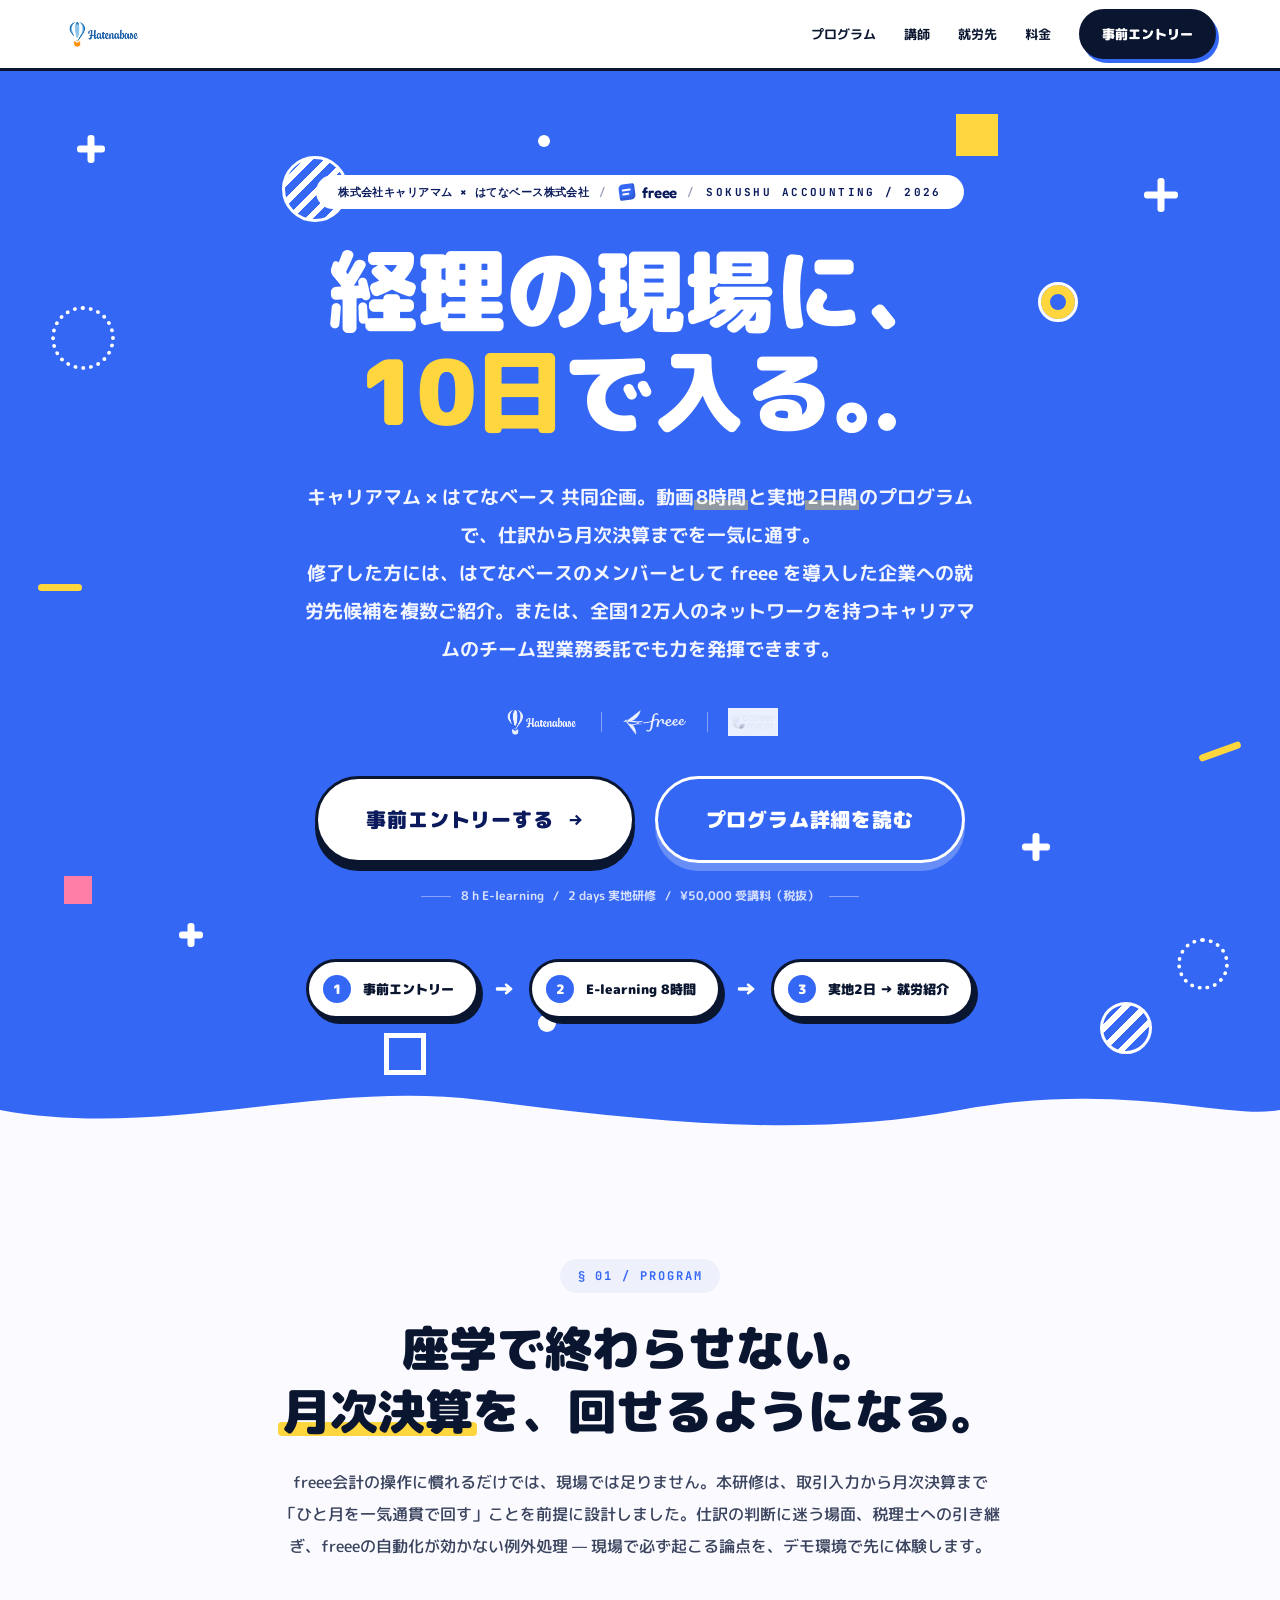
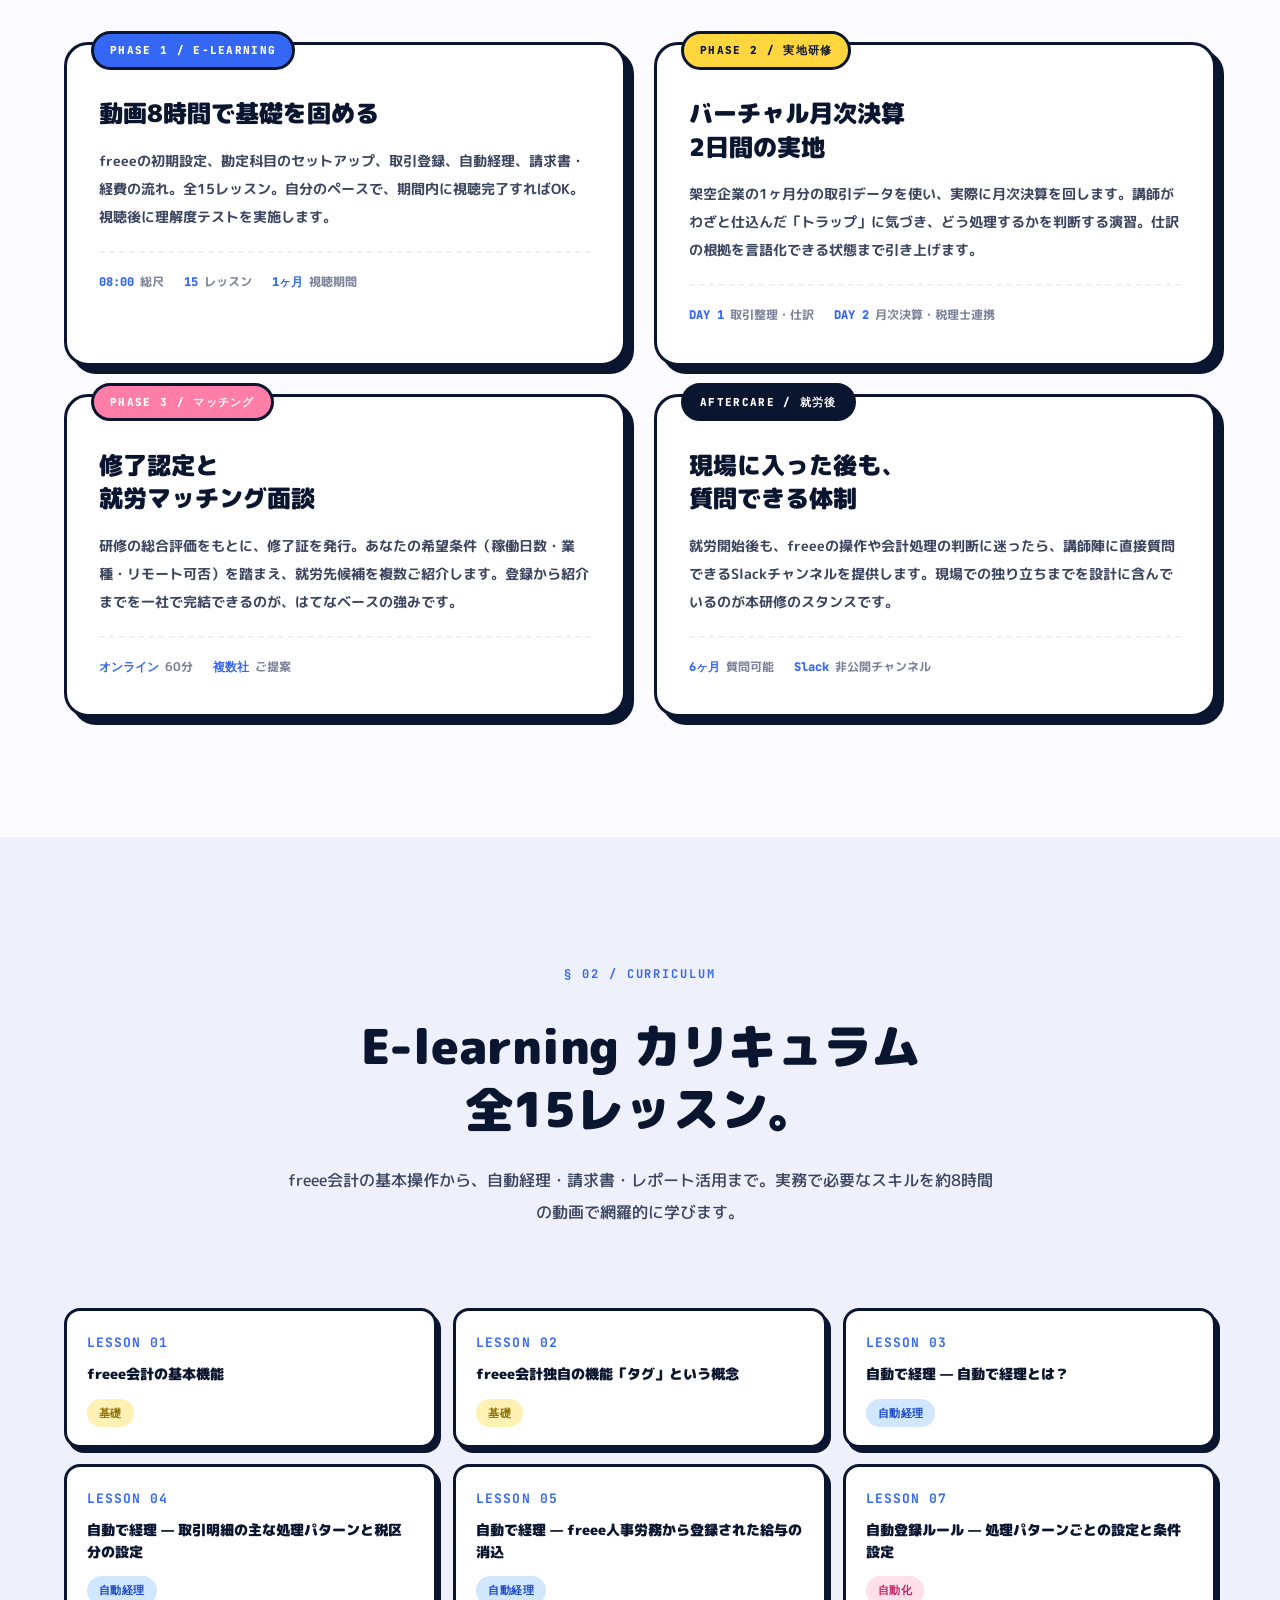
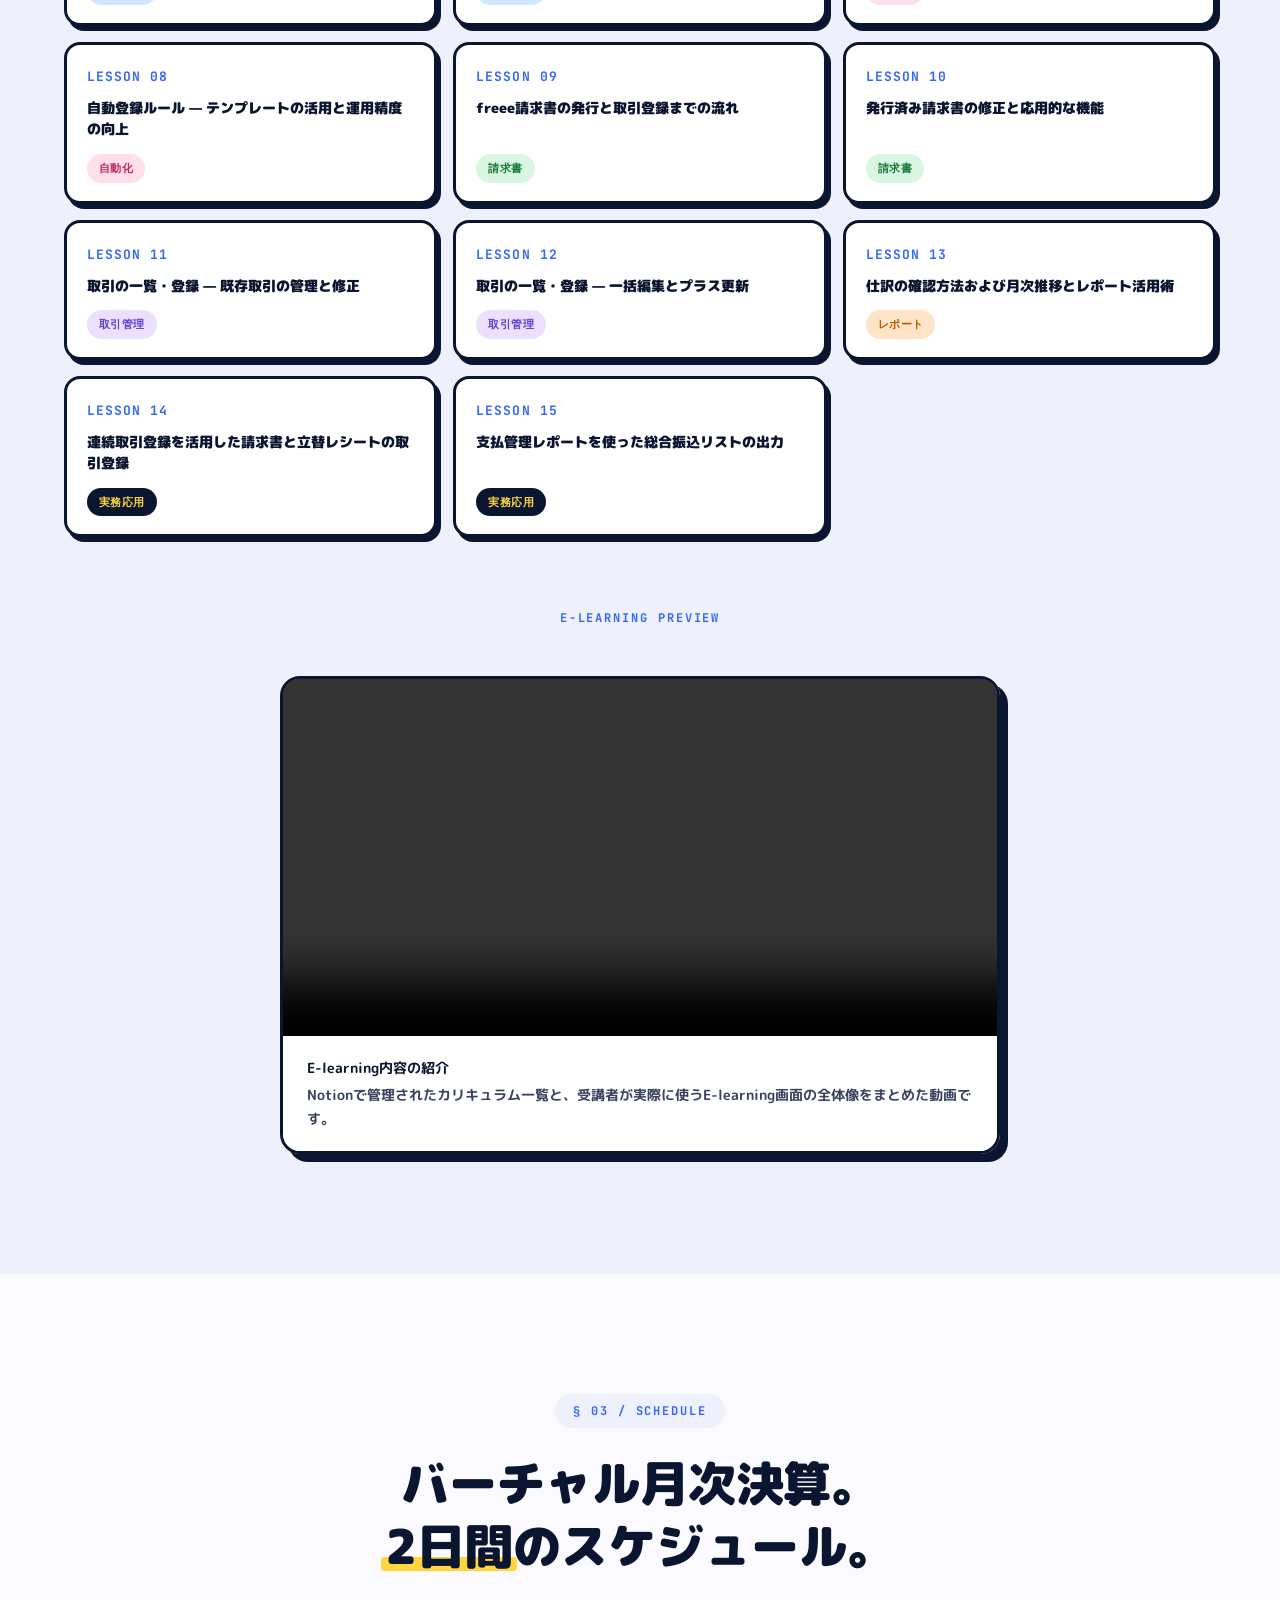
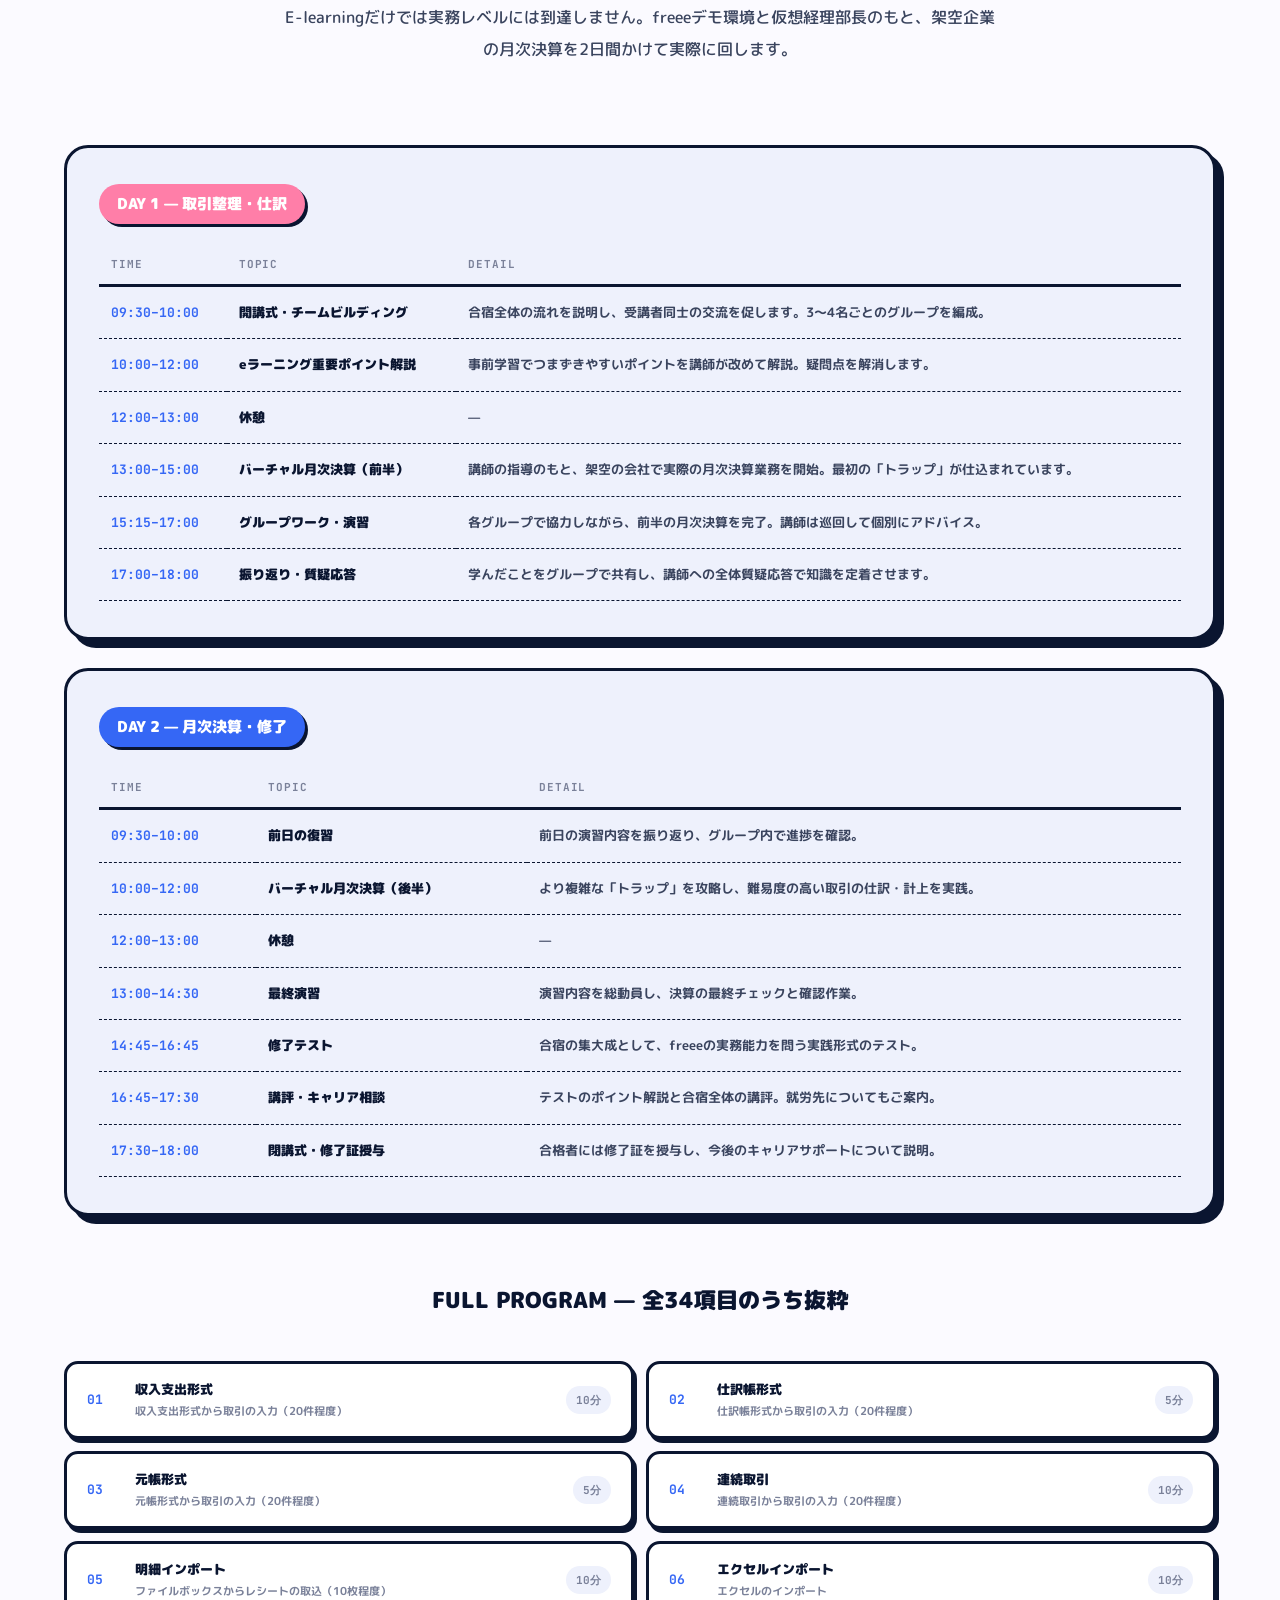
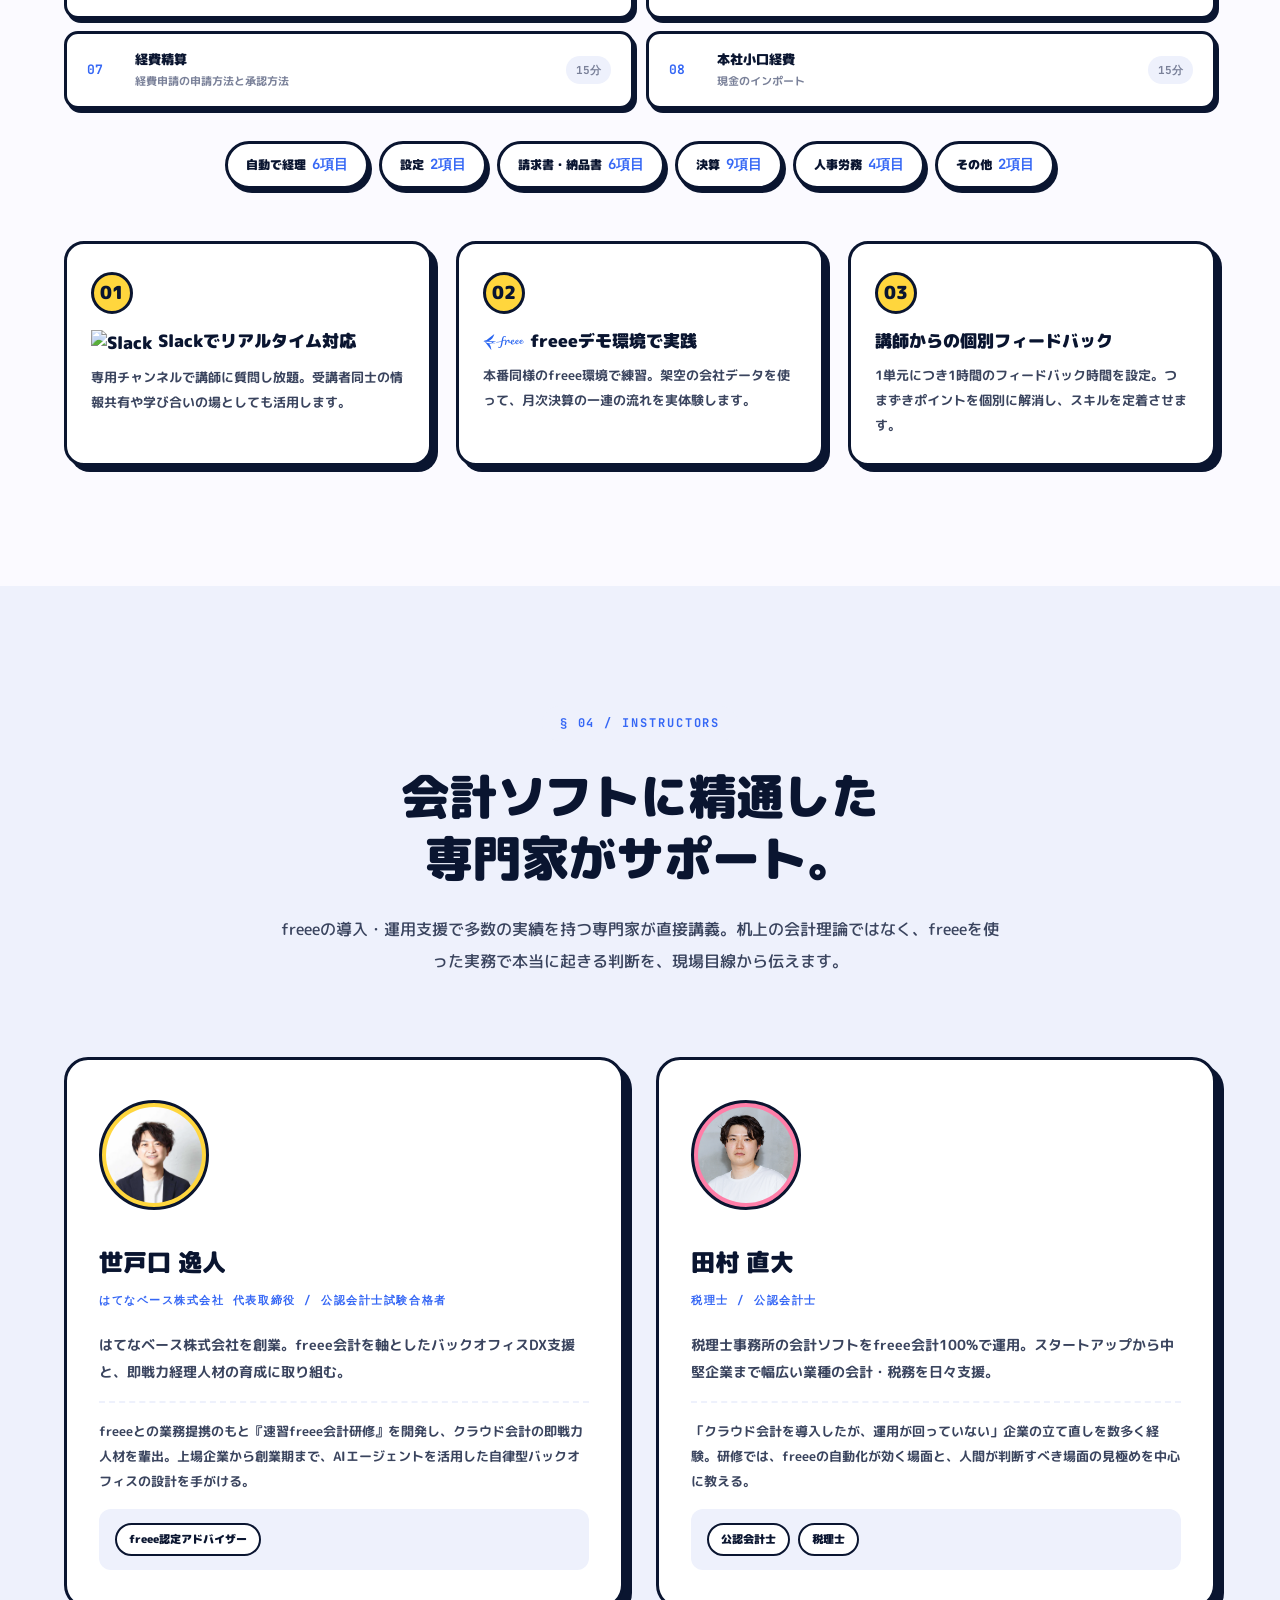
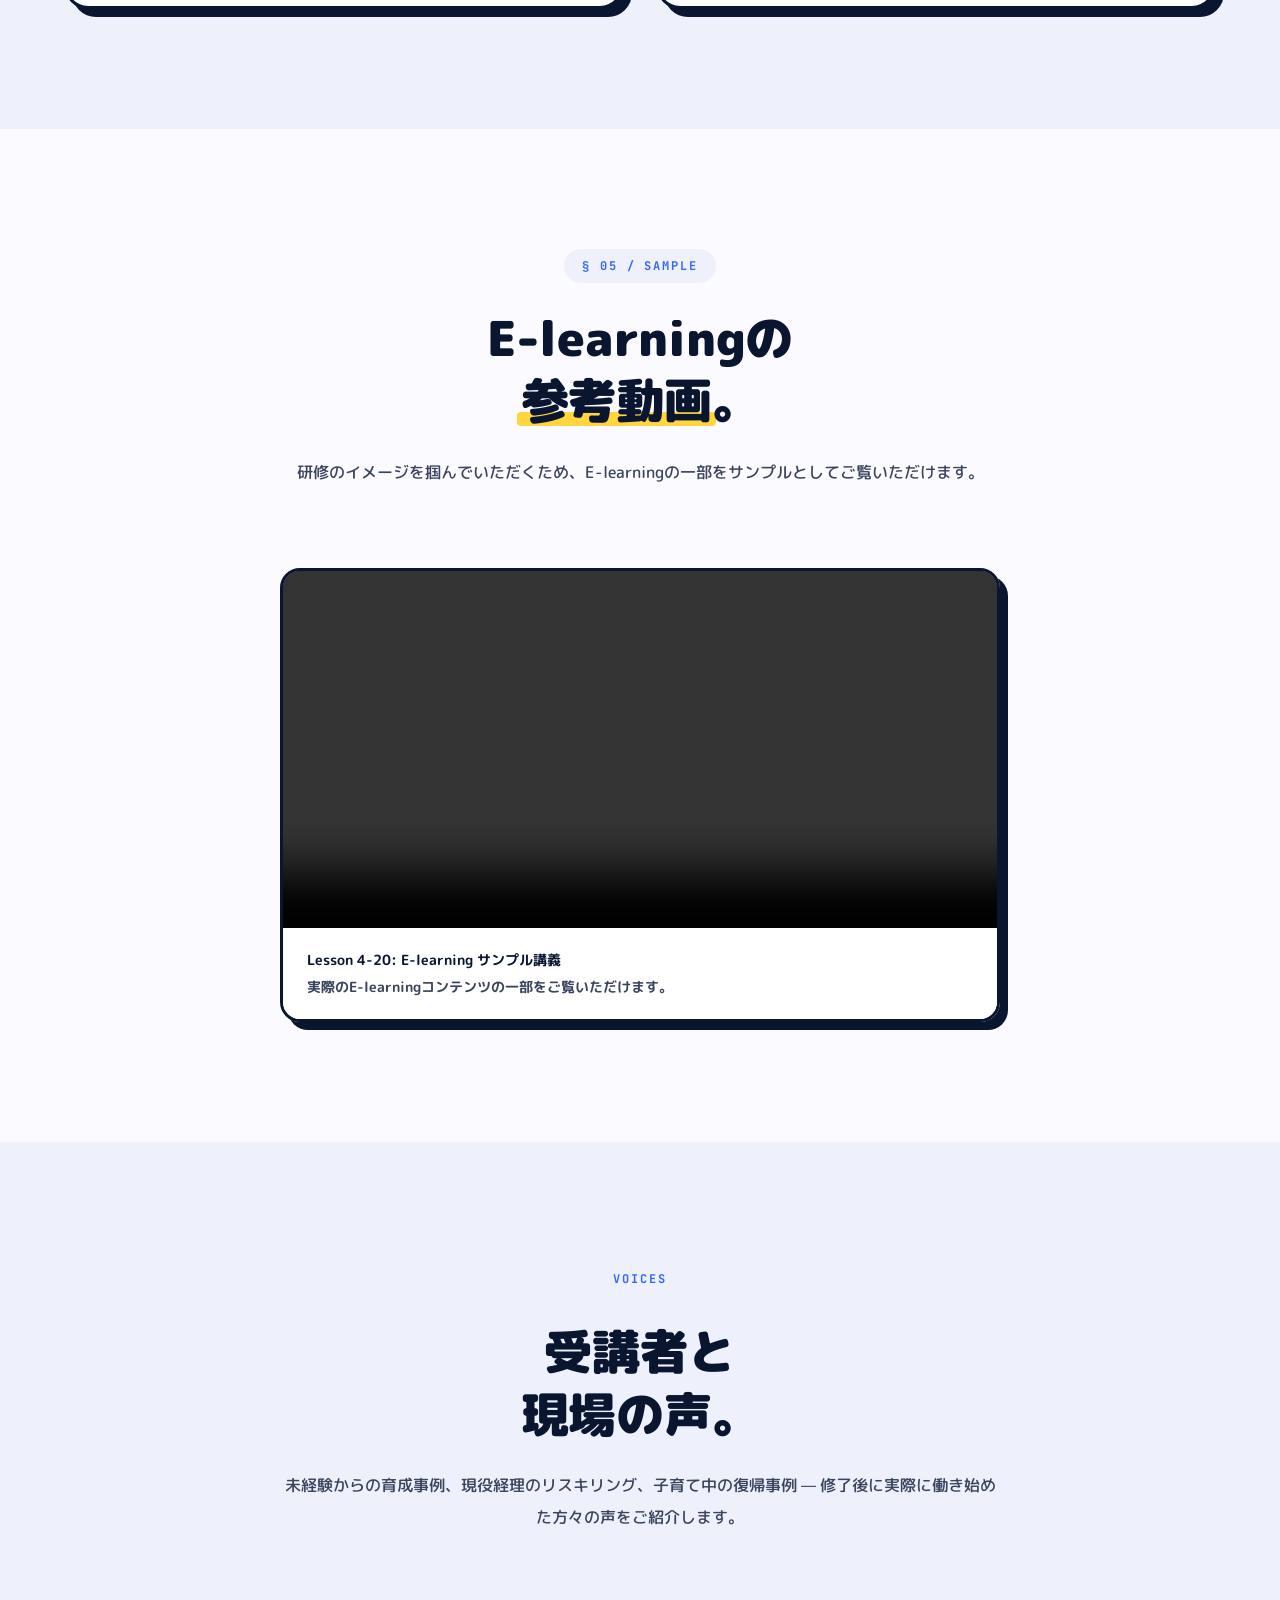
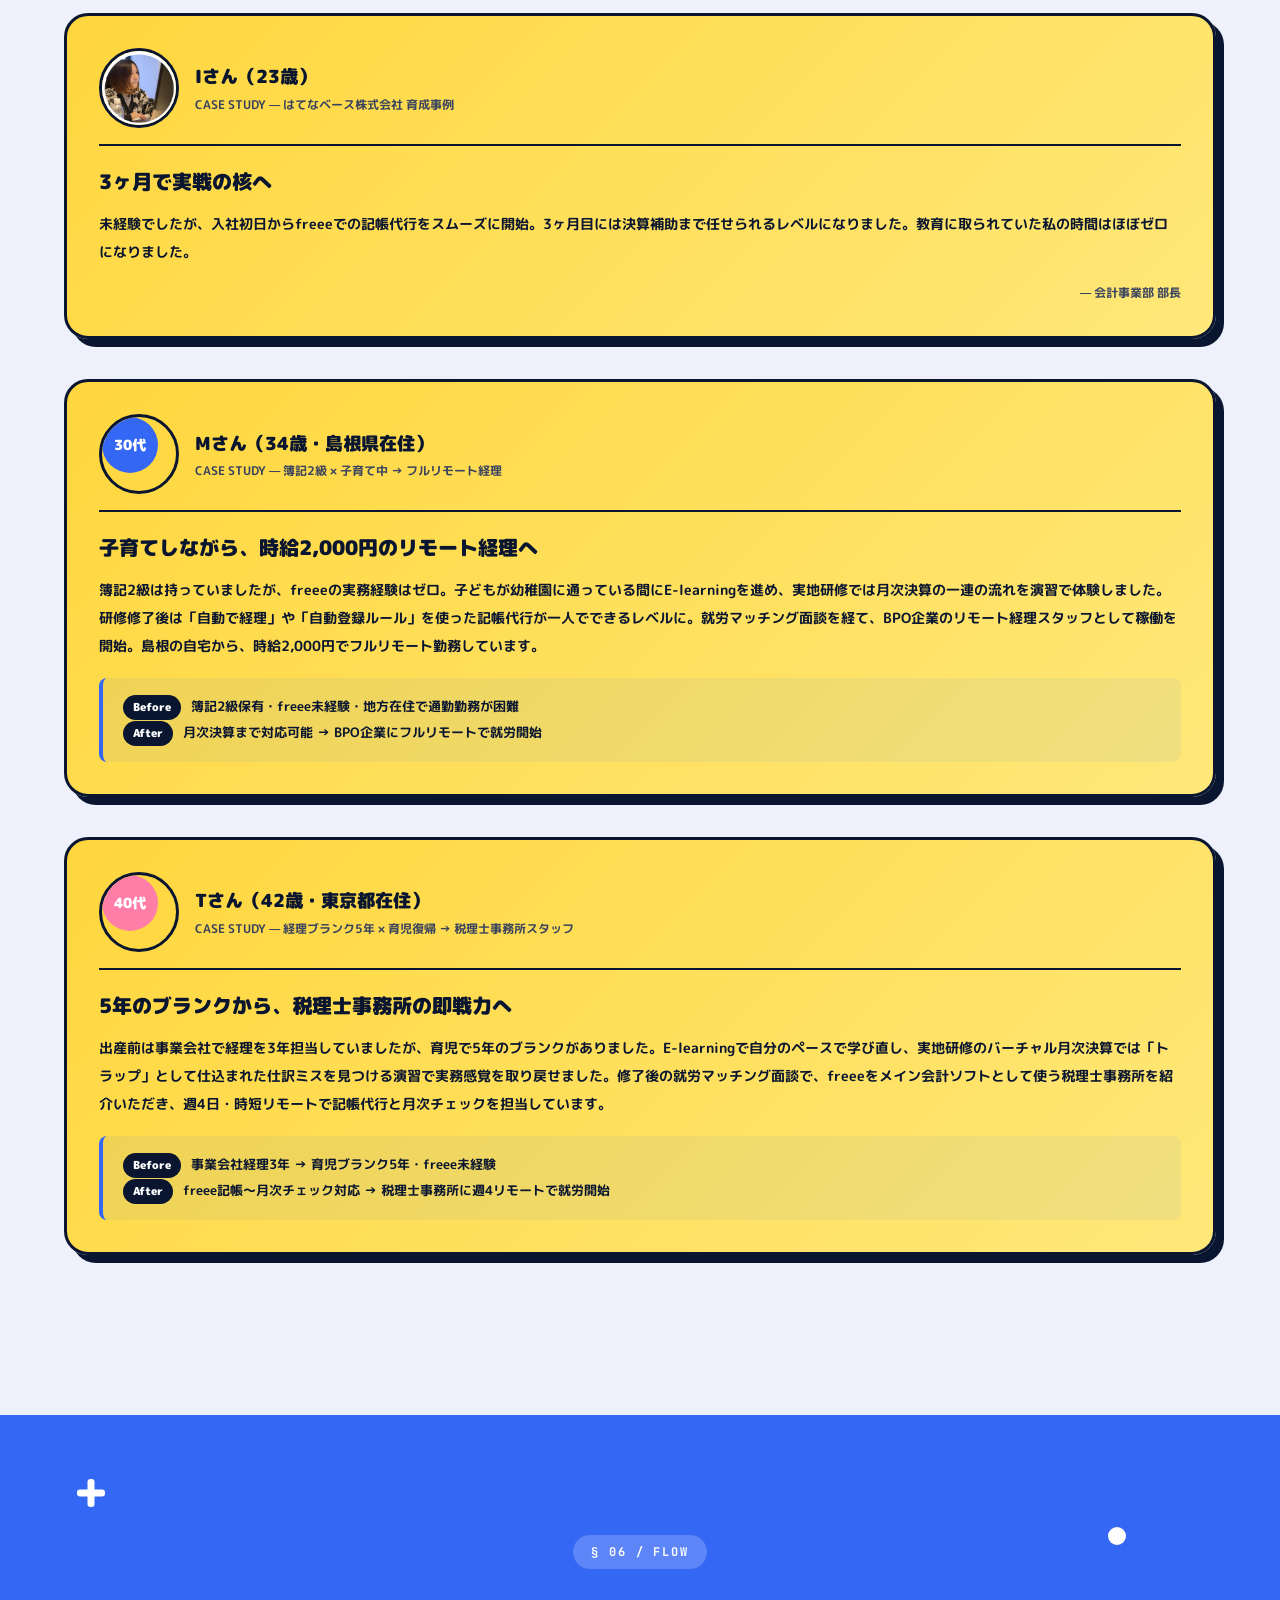
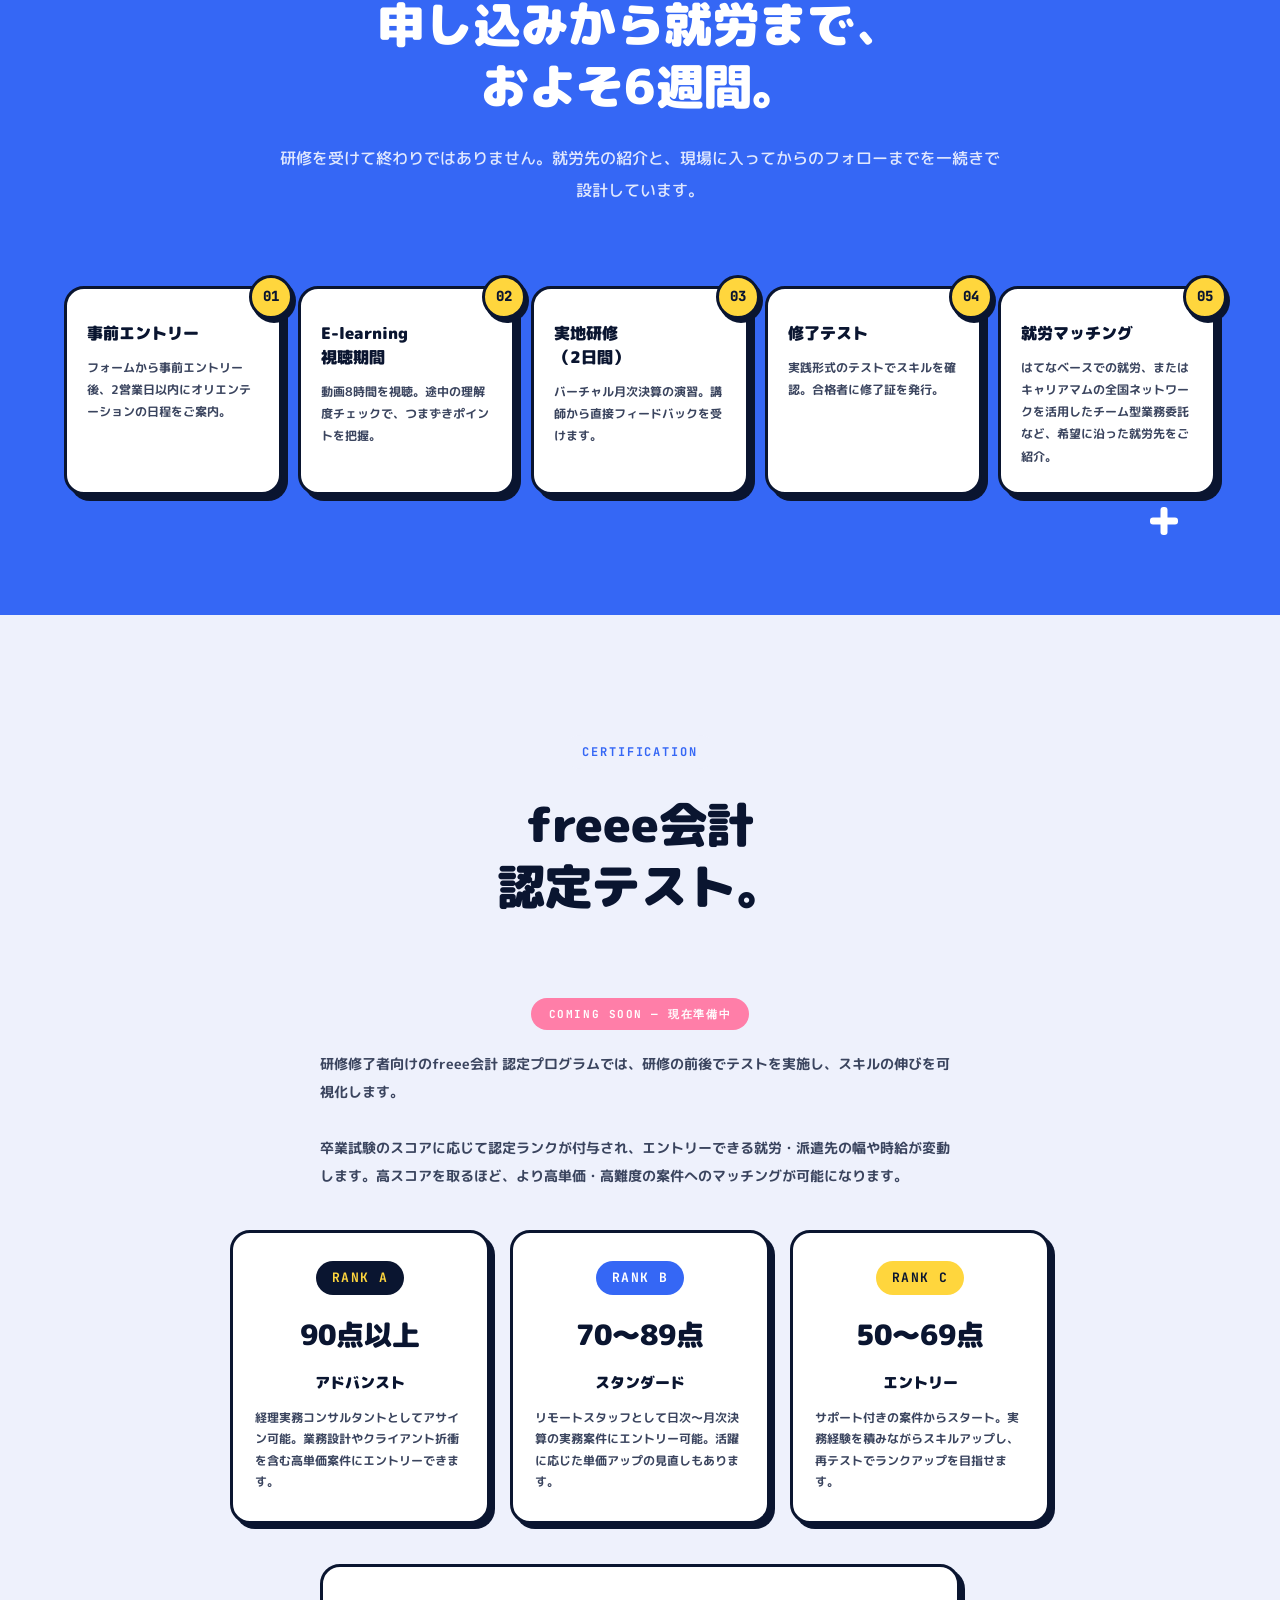
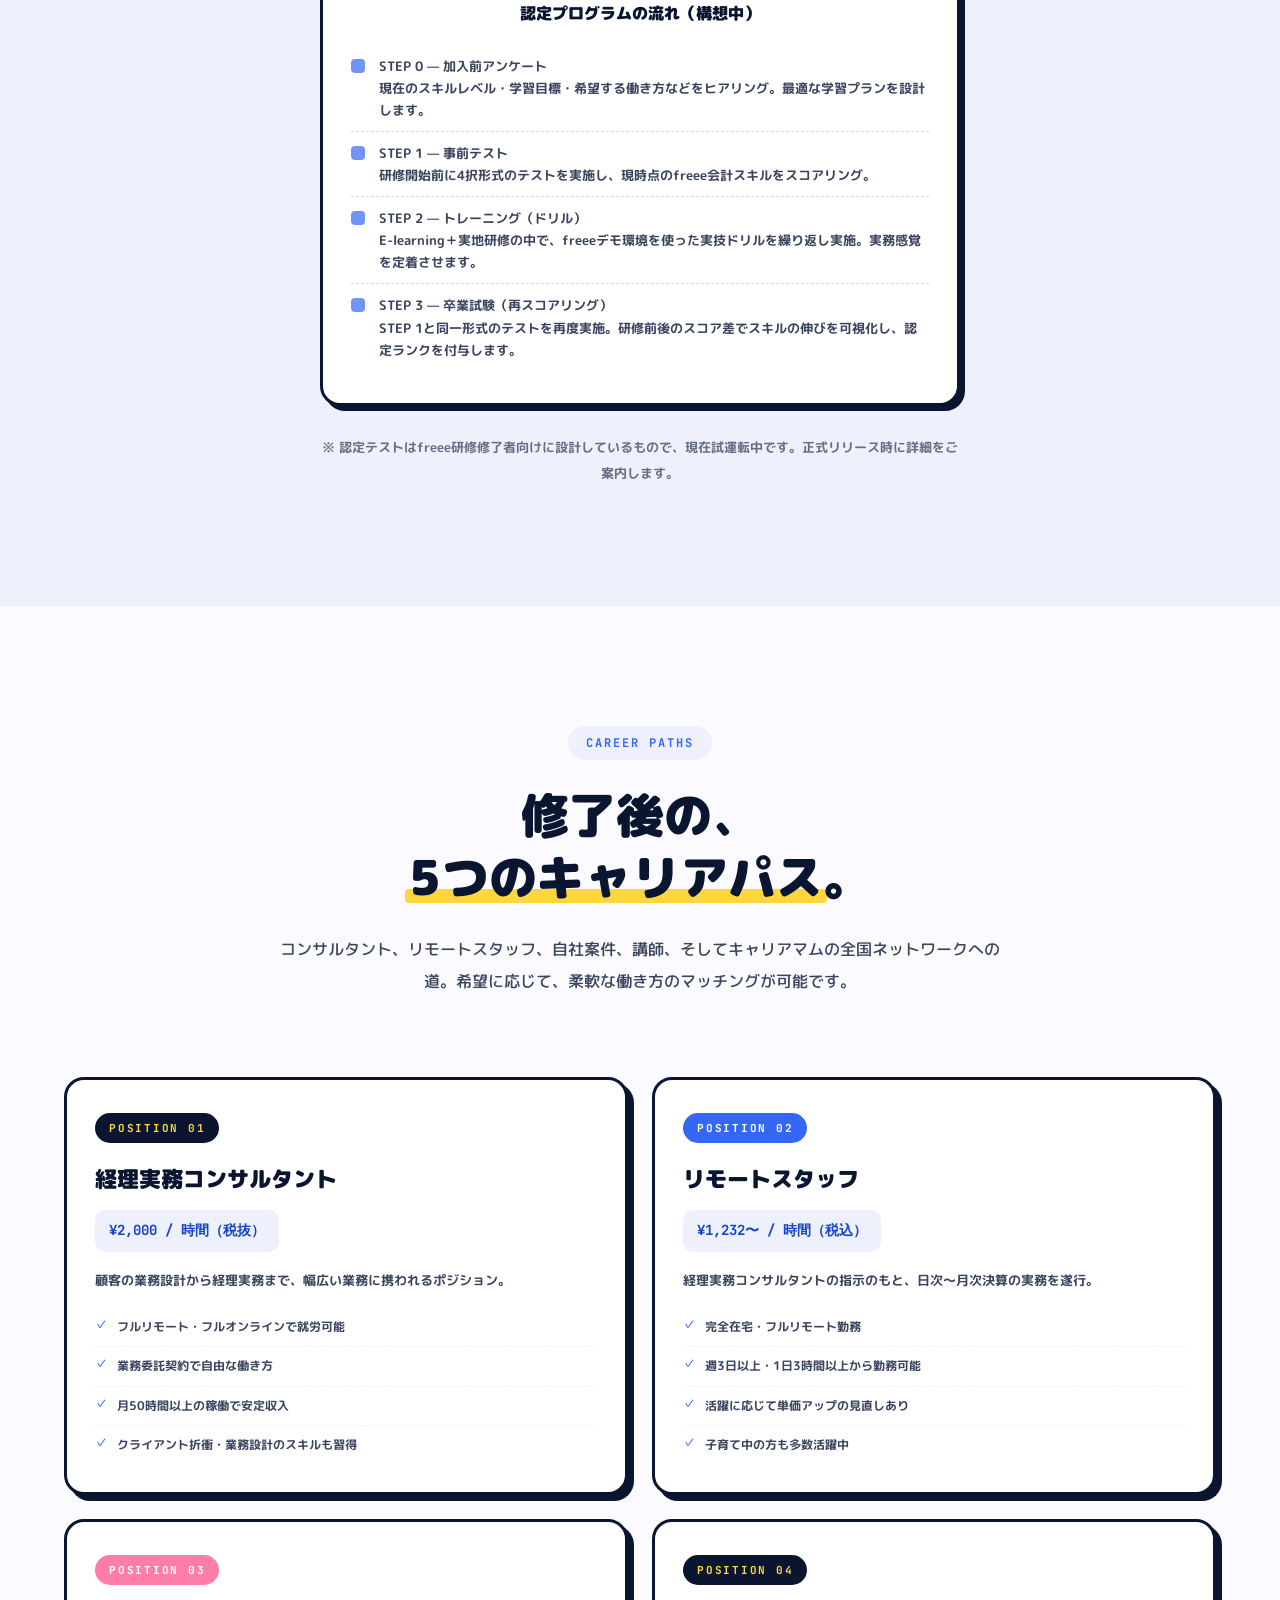
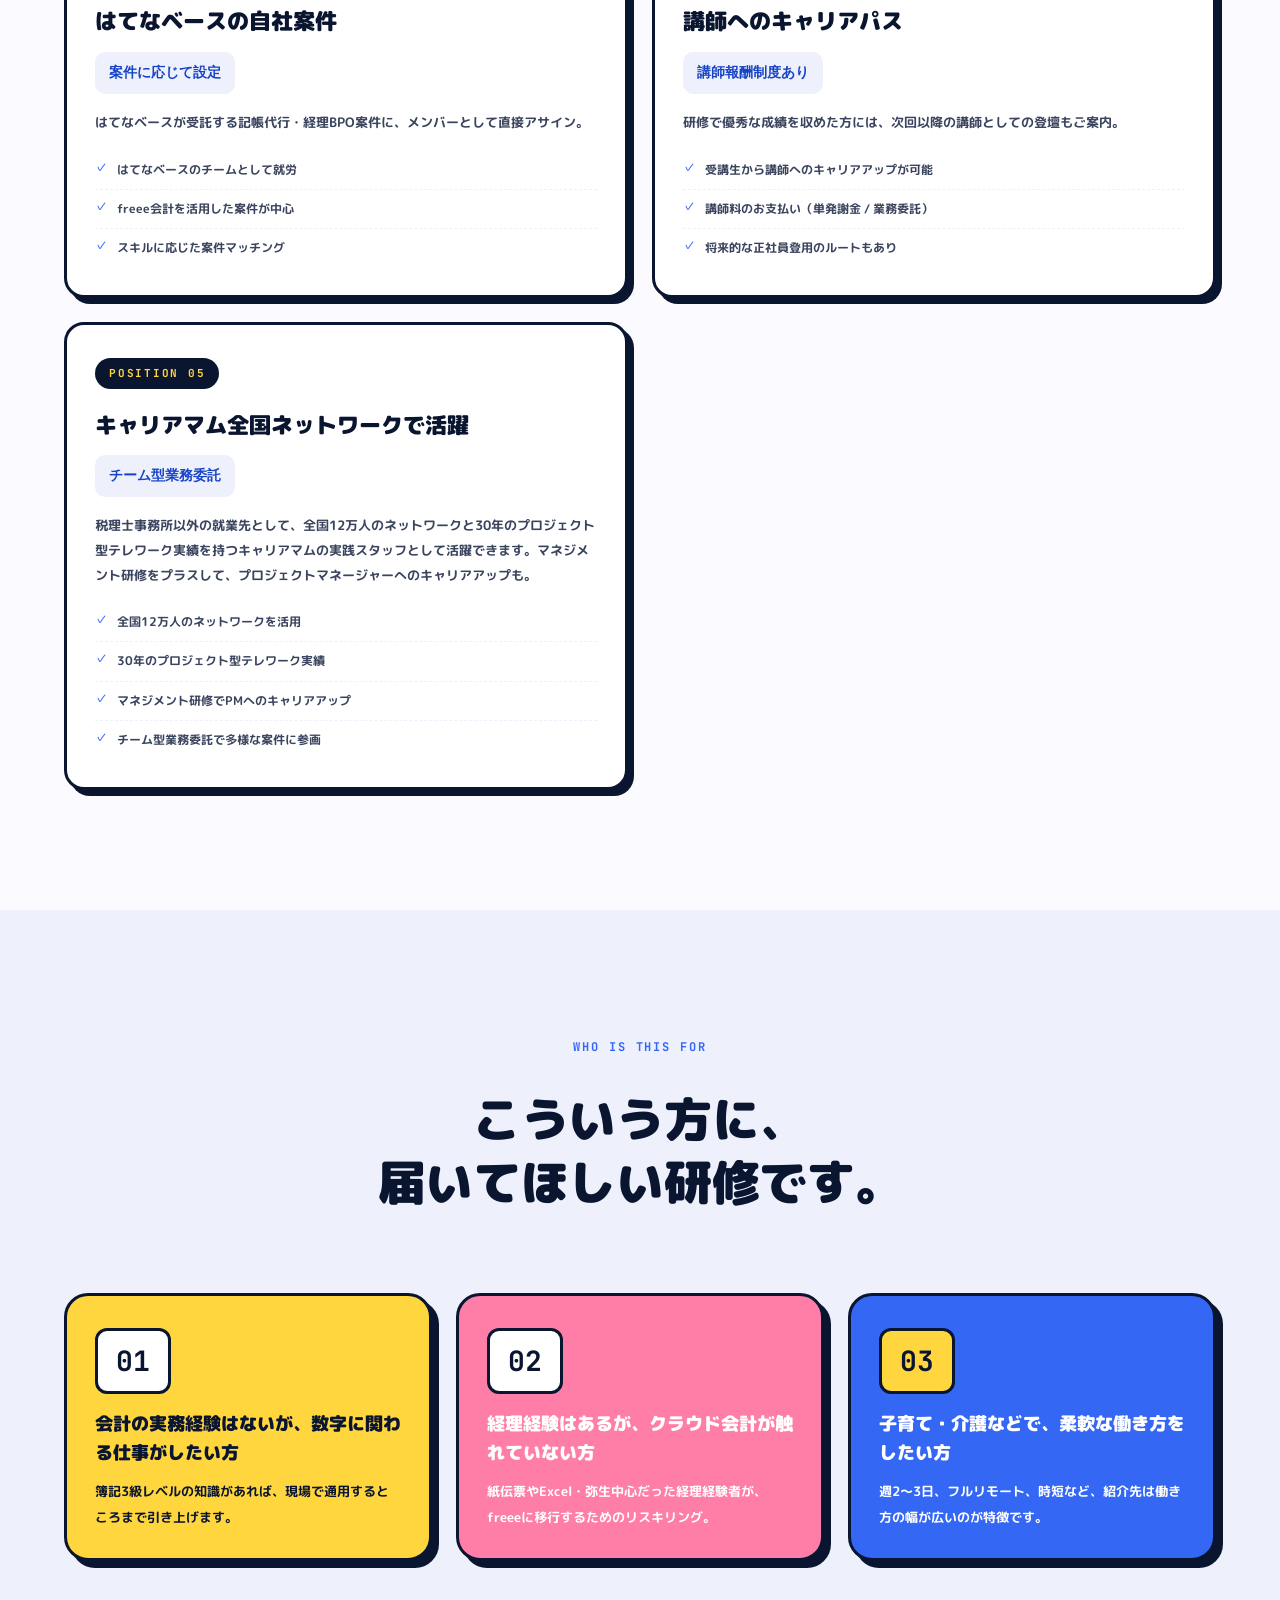
==== commit 2719e356: "fix: キャリアマムロゴのサイズを16px→28pxに修正" ====
--- a/career-mom/index.html
+++ b/career-mom/index.html
@@ -82,7 +82,7 @@
       <div class="sep"></div>
       <img src="../images/freee-logo.png" alt="freee" style="filter:brightness(0) invert(1);"/>
       <div class="sep"></div>
-      <img src="../images/careermom-logo-white.png" alt="キャリアマム" style="height:16px;"/>
+      <img src="../images/careermom-logo-white.png" alt="キャリアマム" style="height:28px;"/>
     </div>
 
     <div class="hero-cta-wrap">
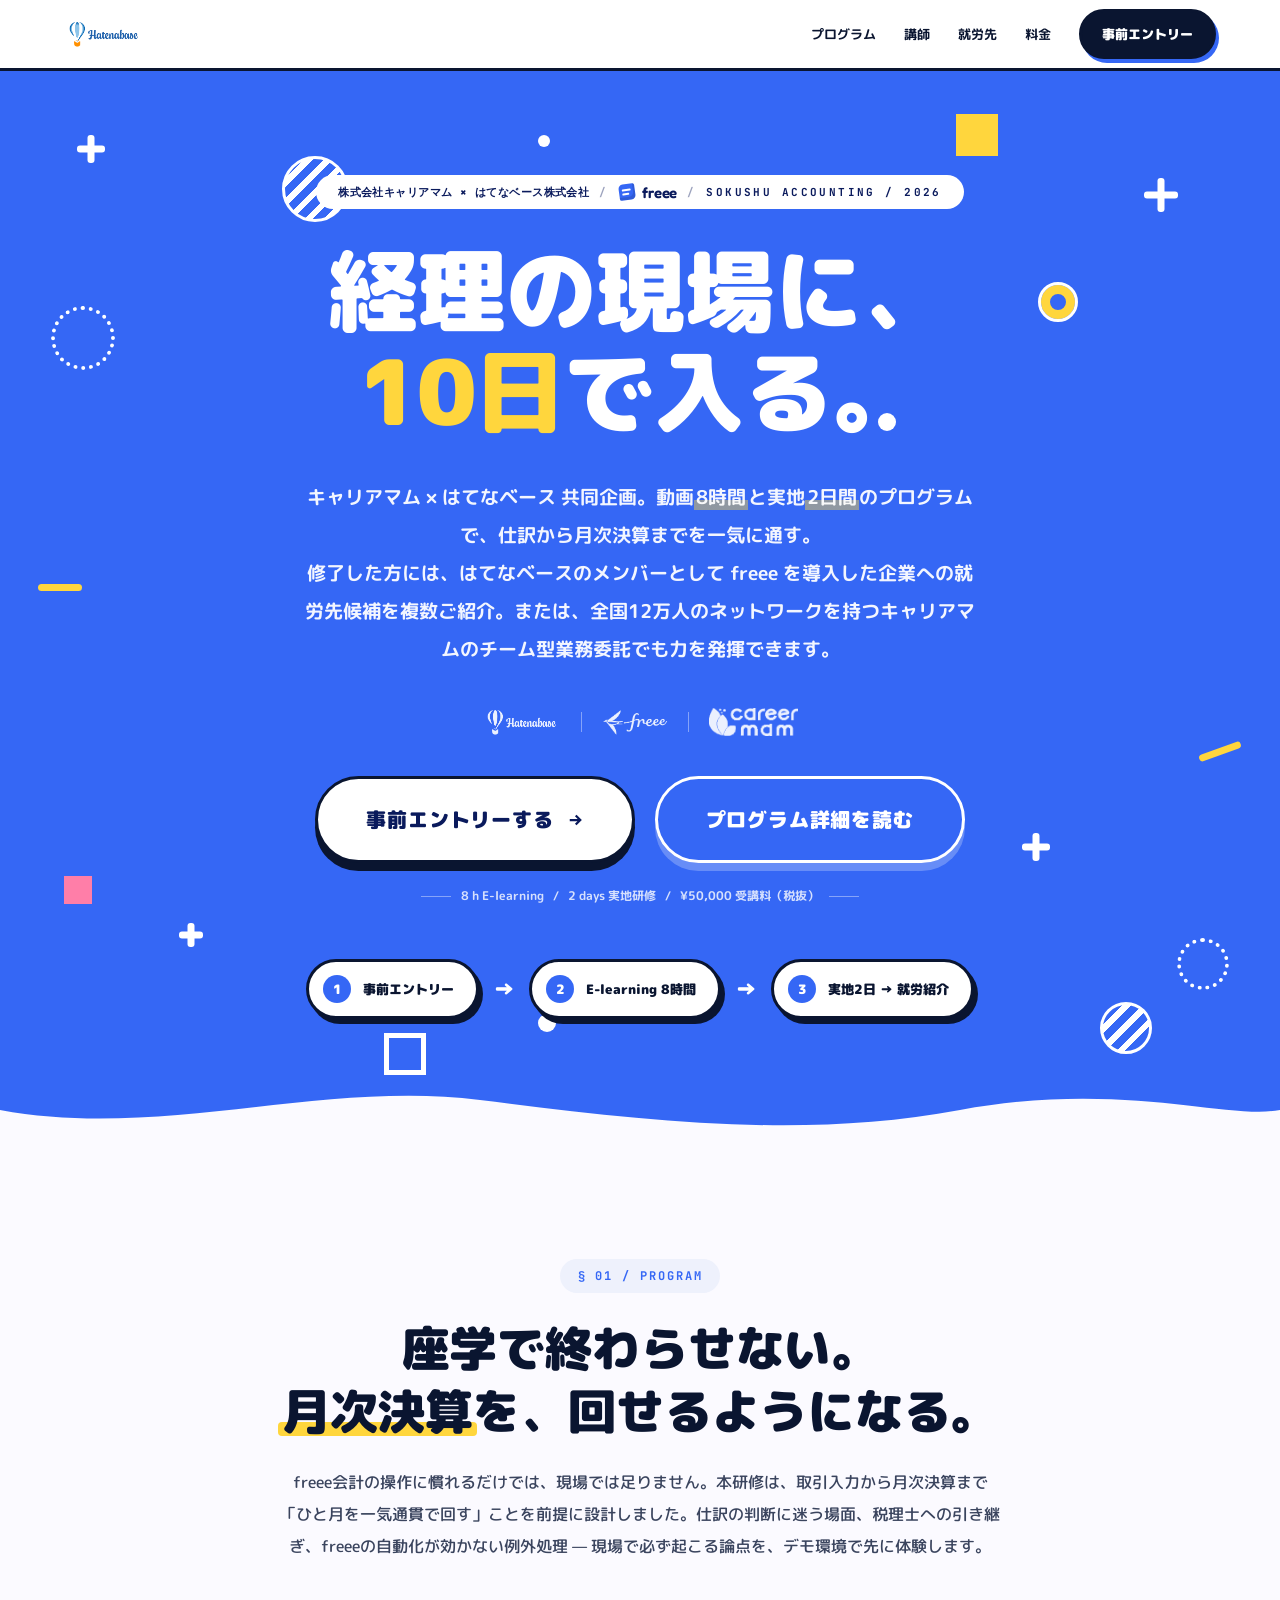
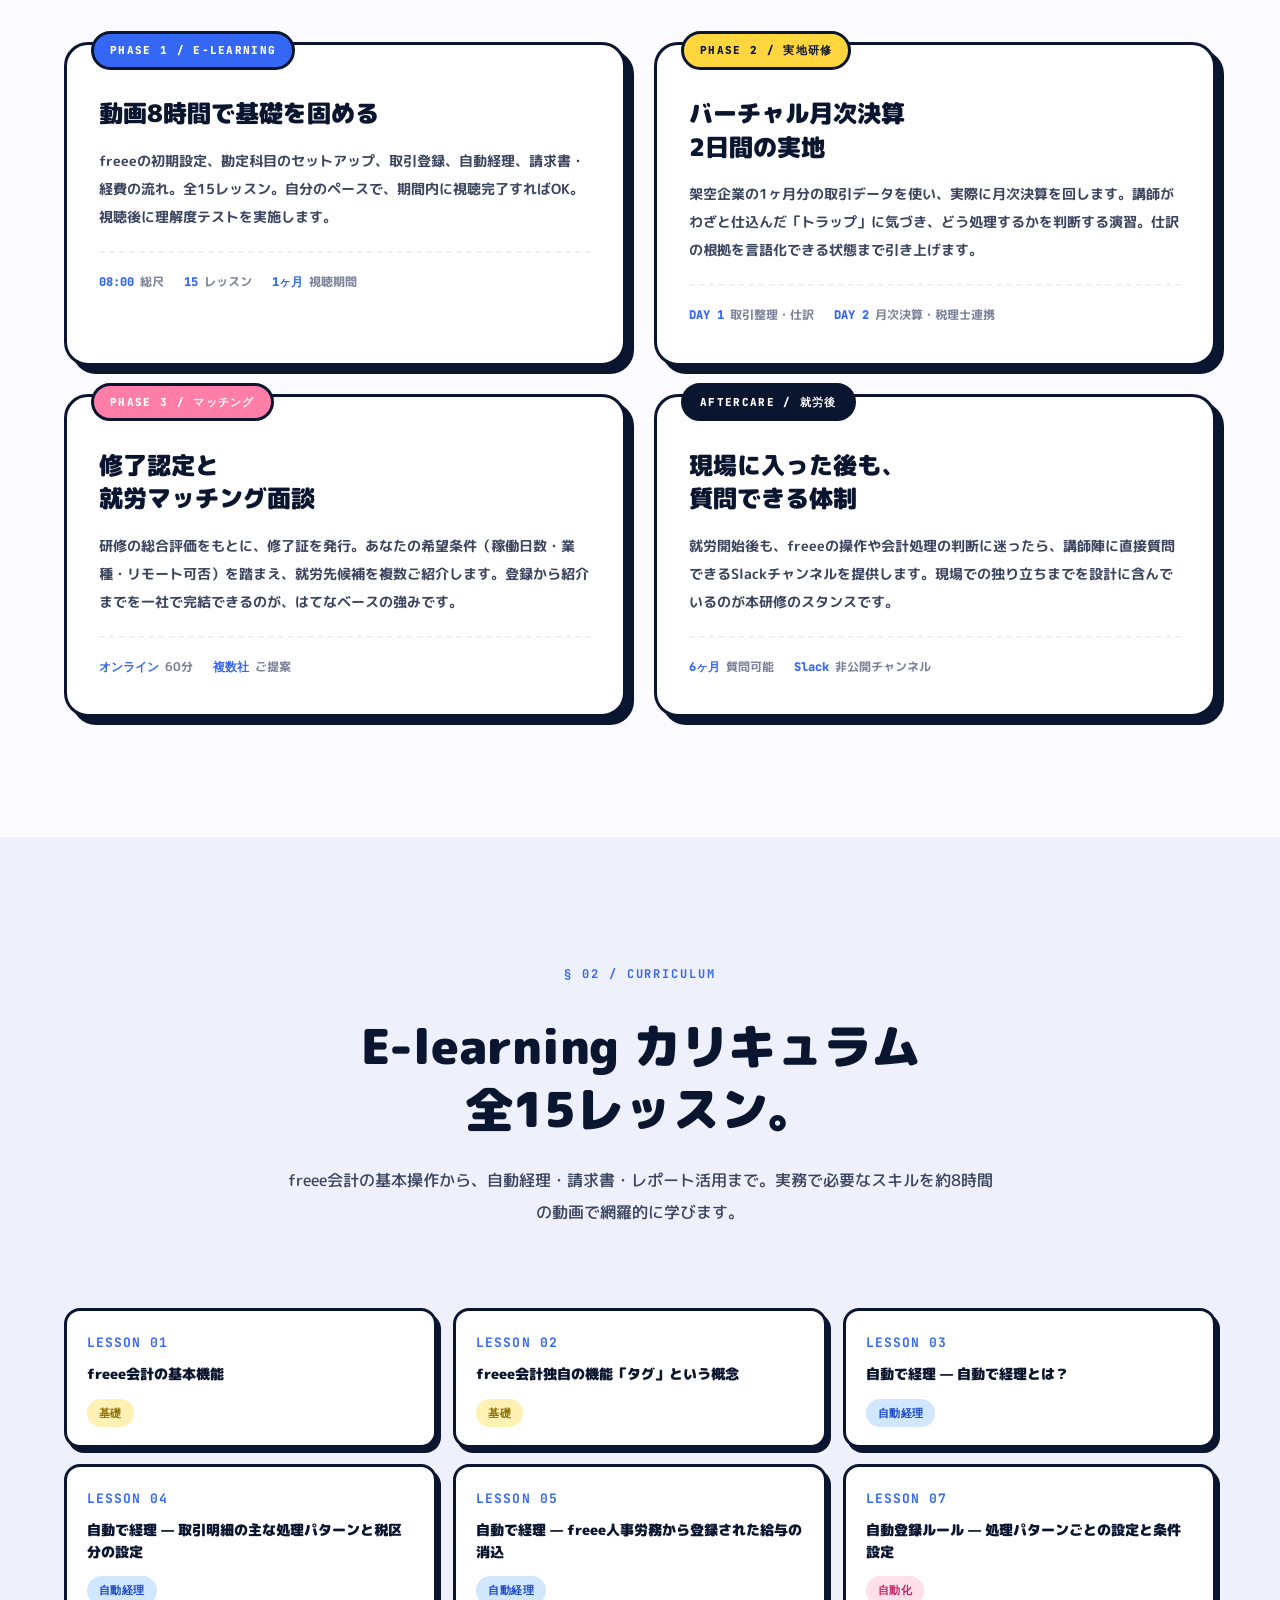
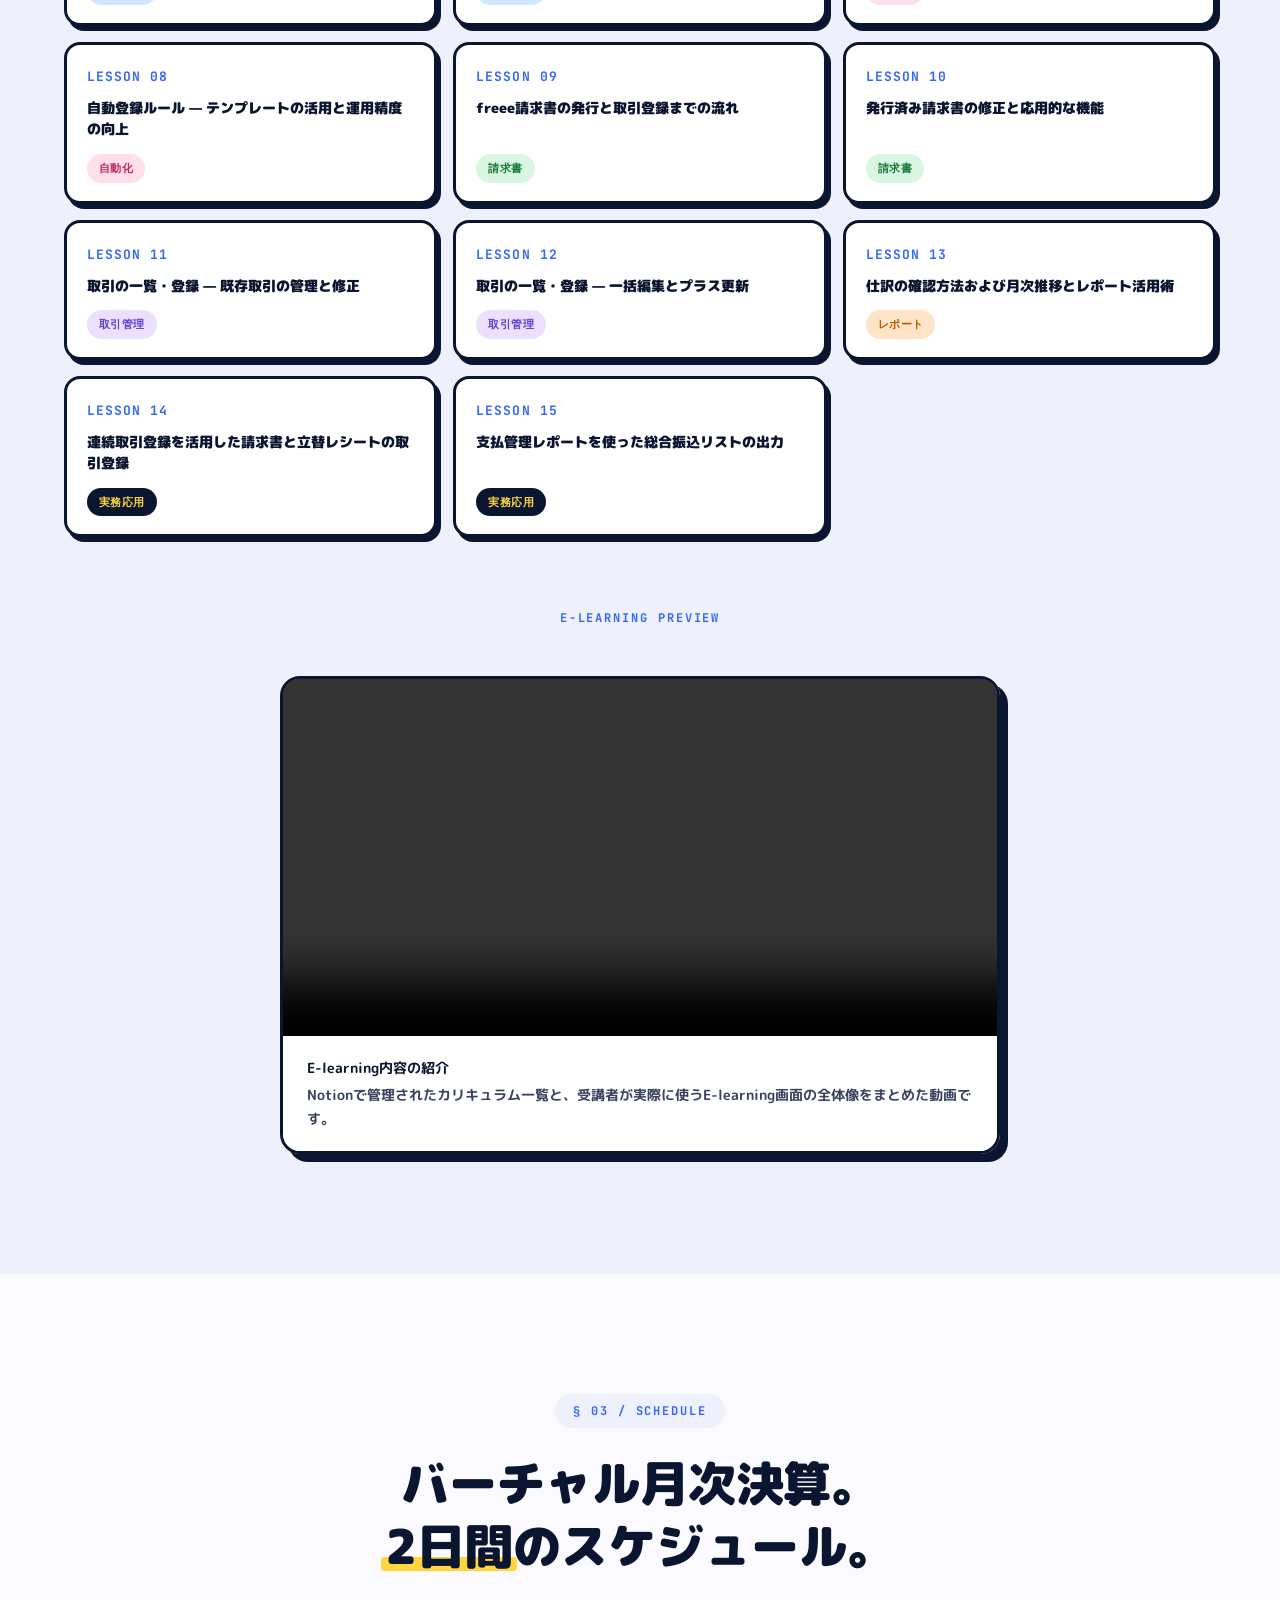
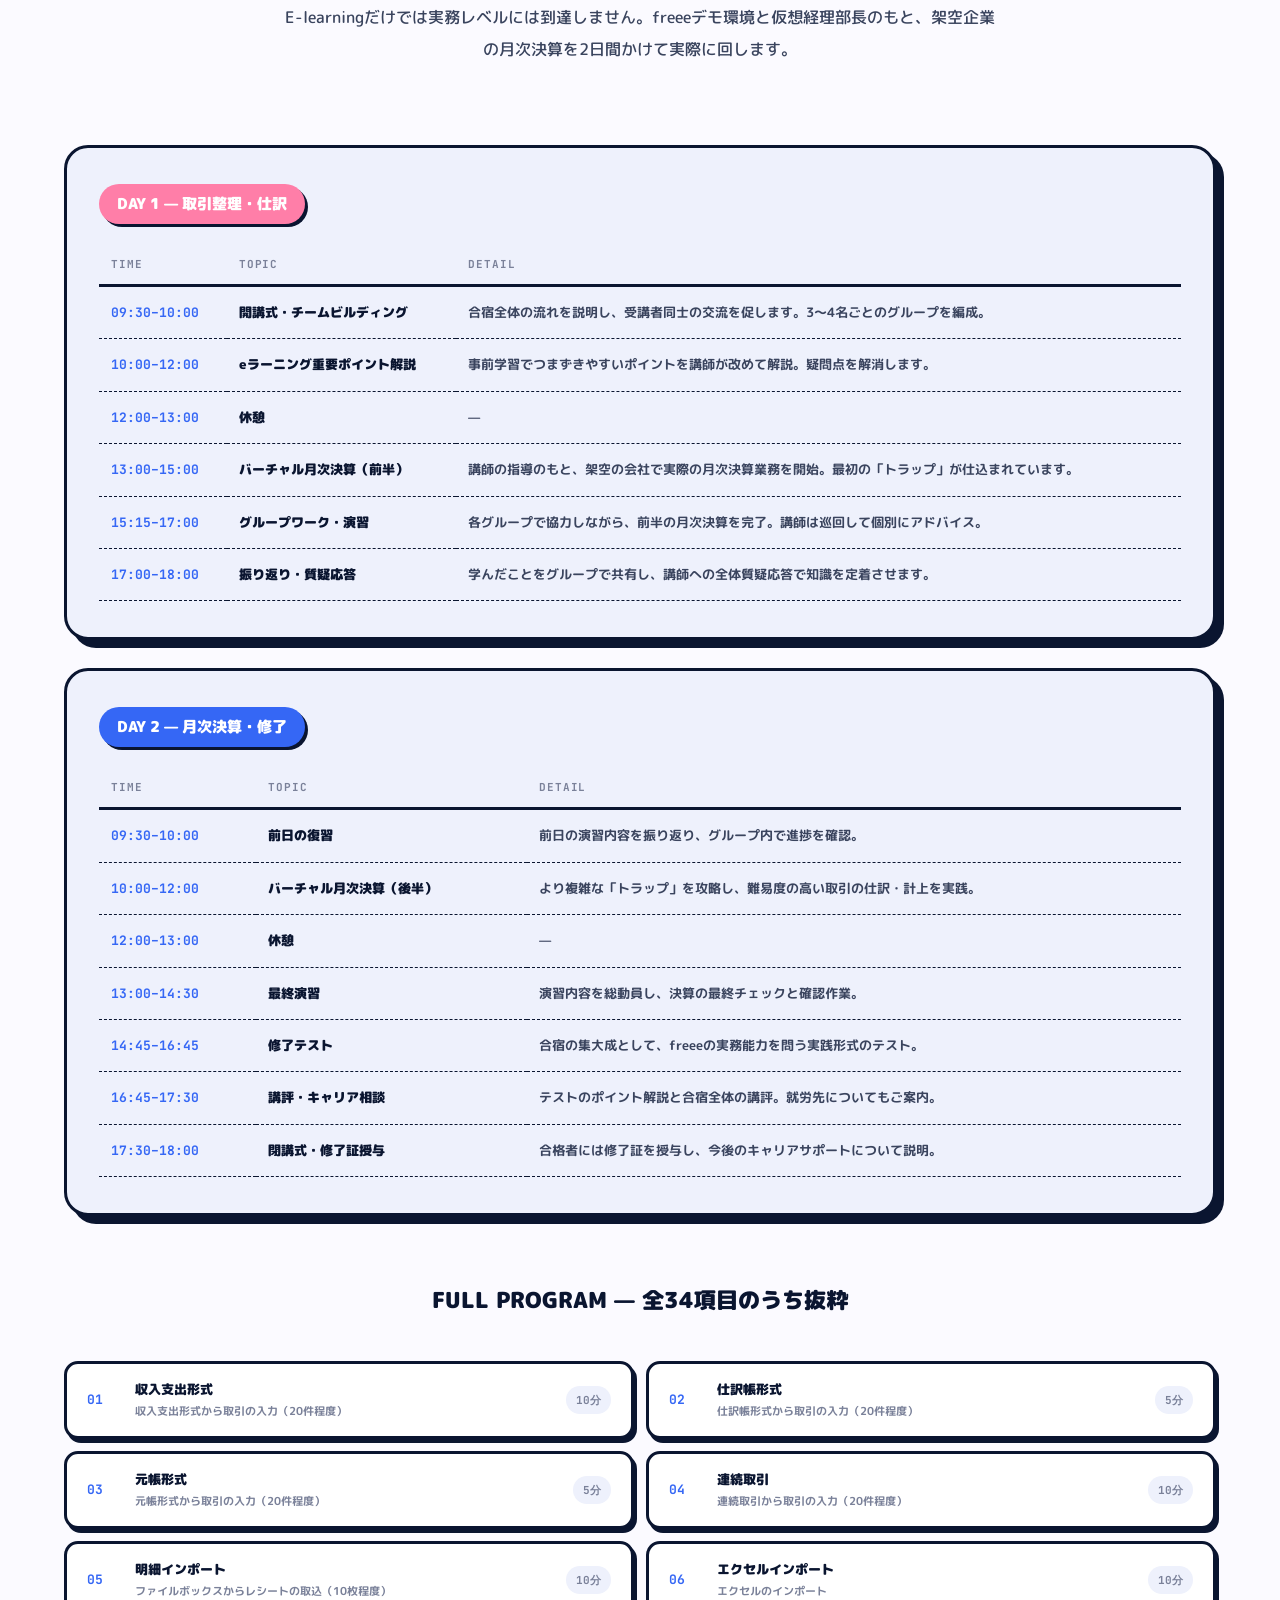
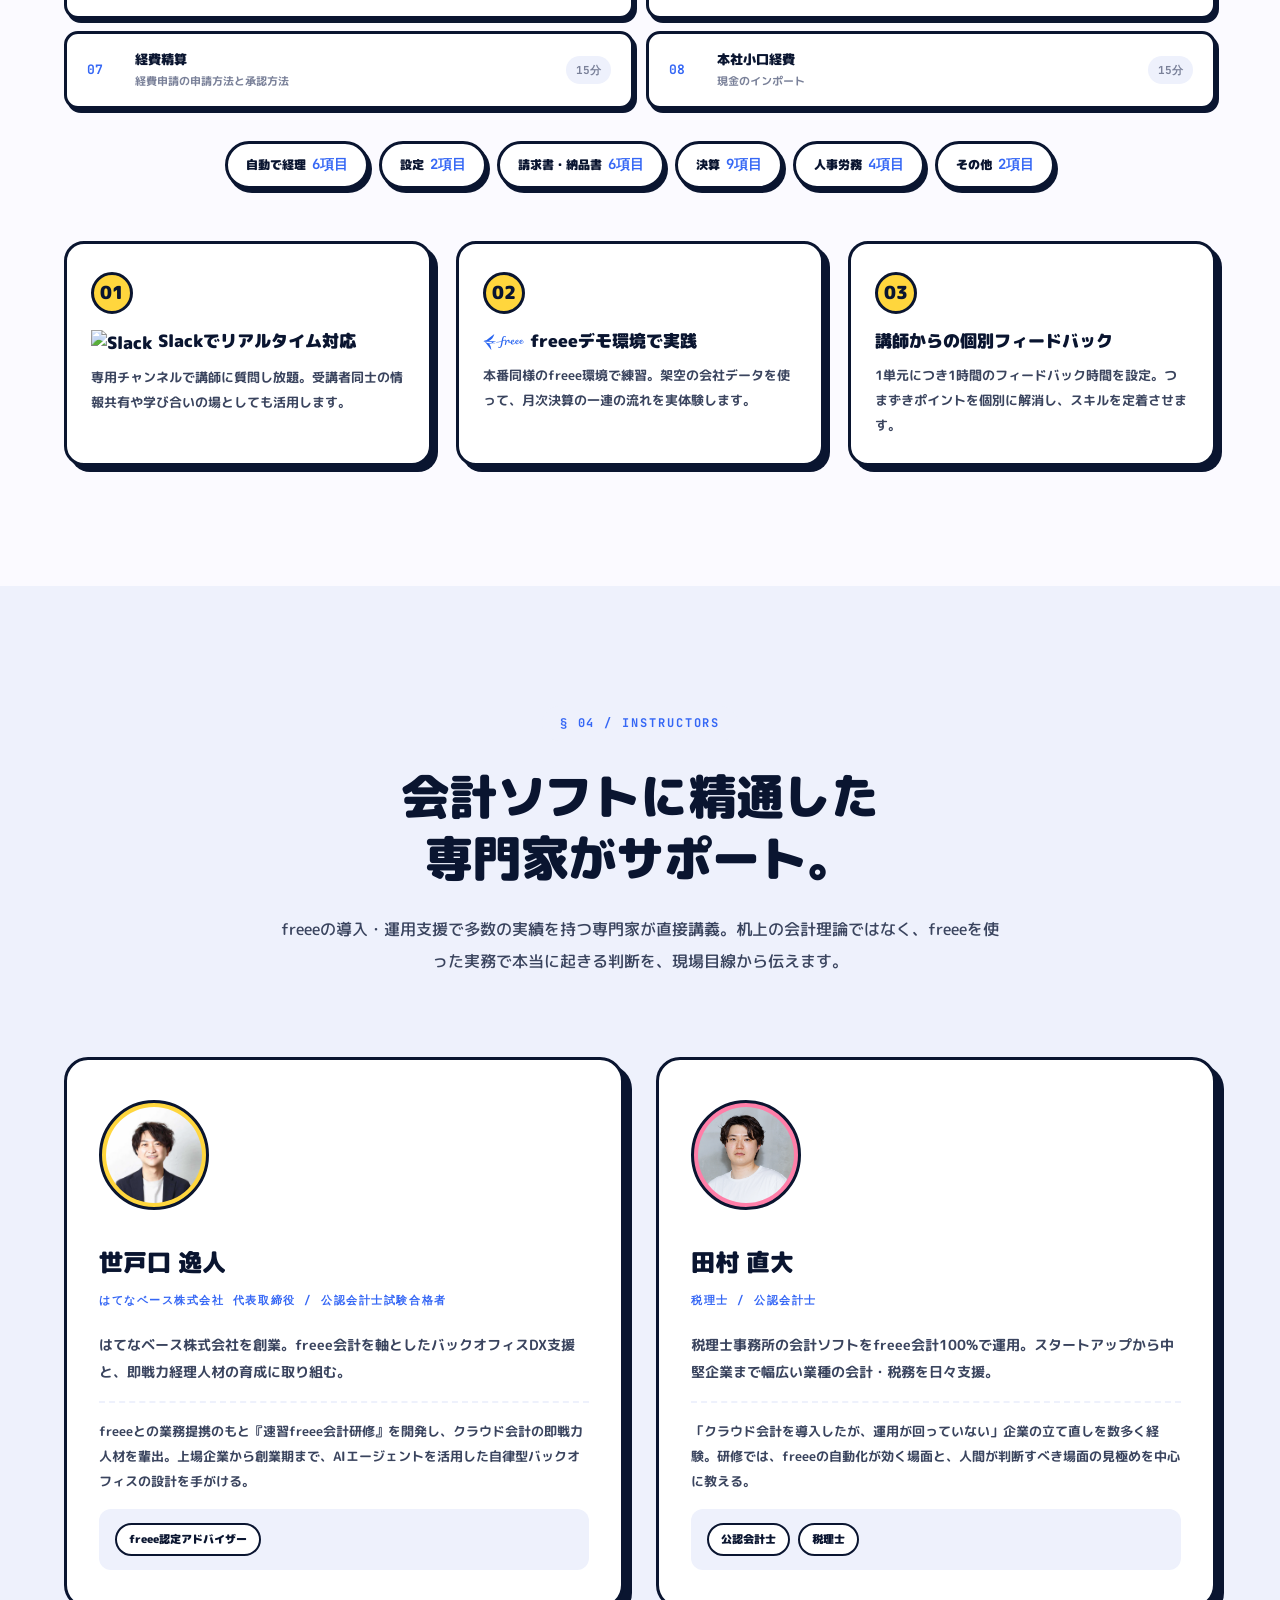
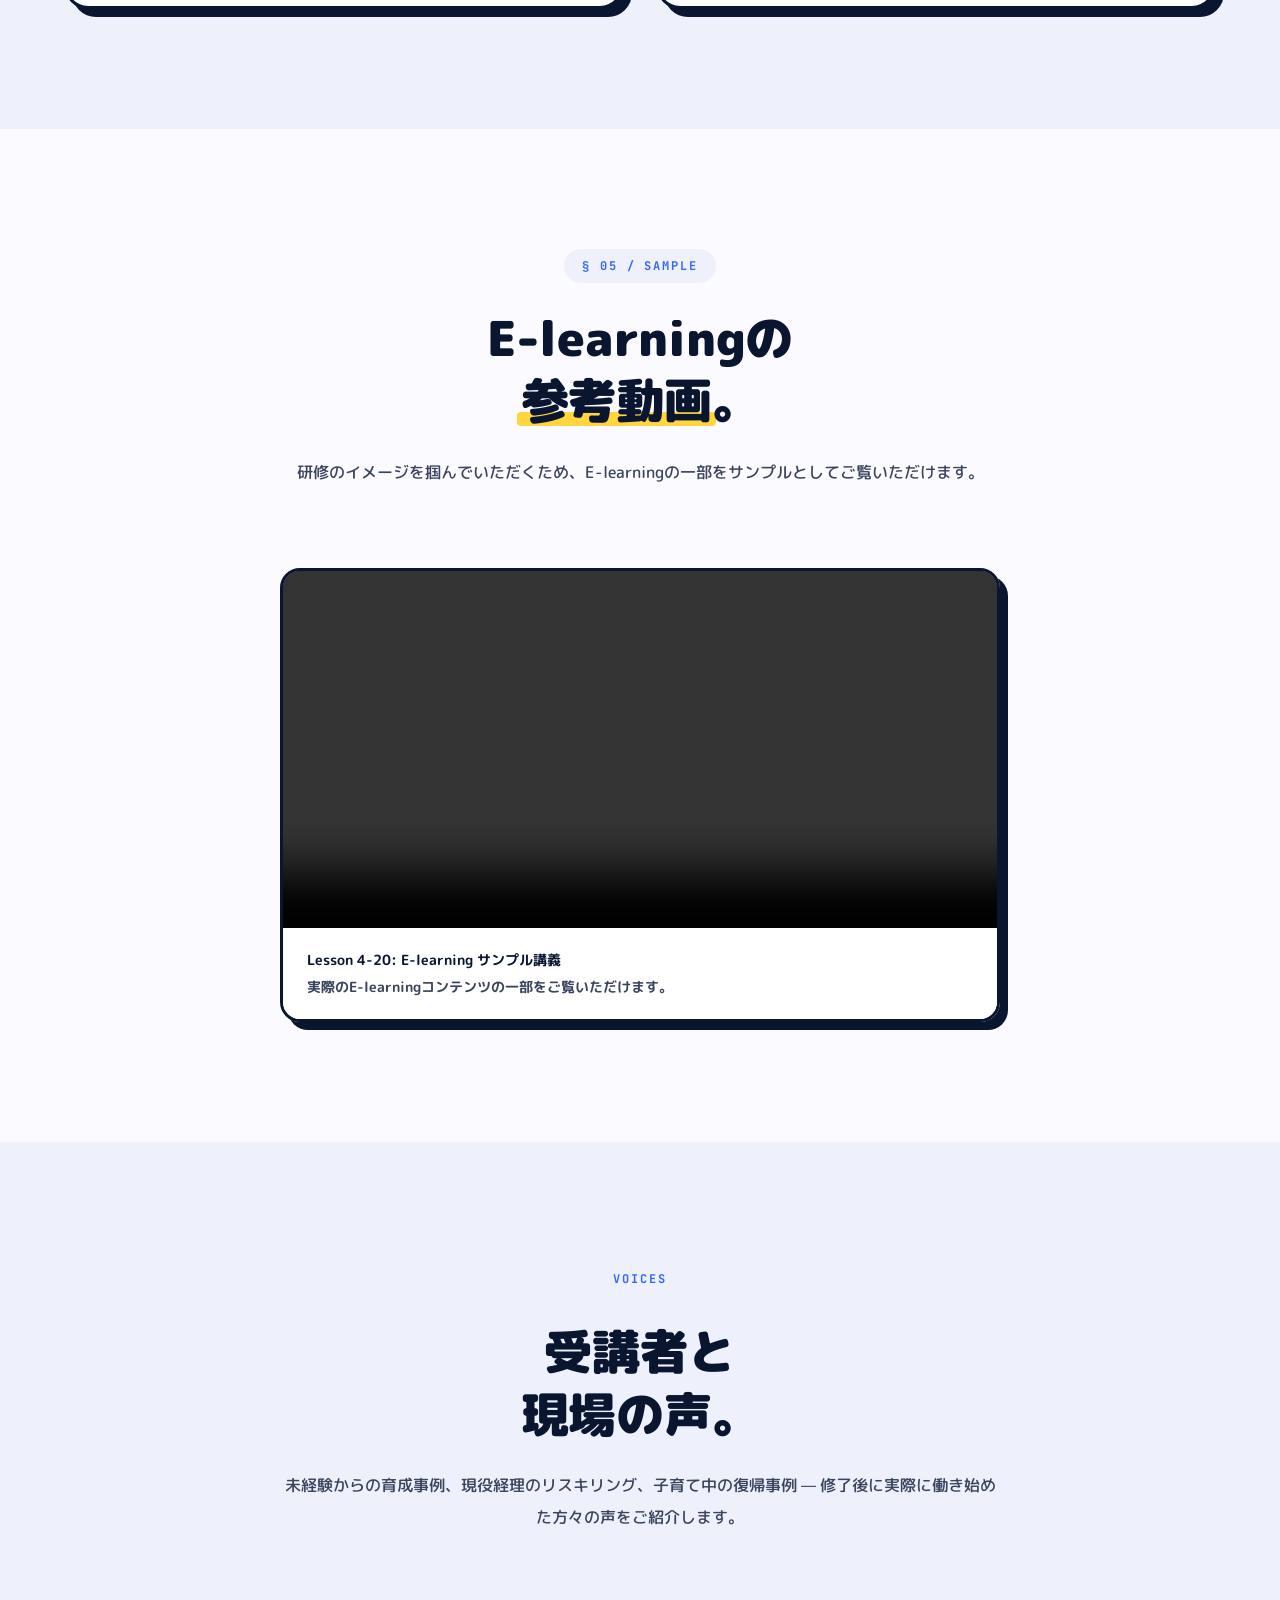
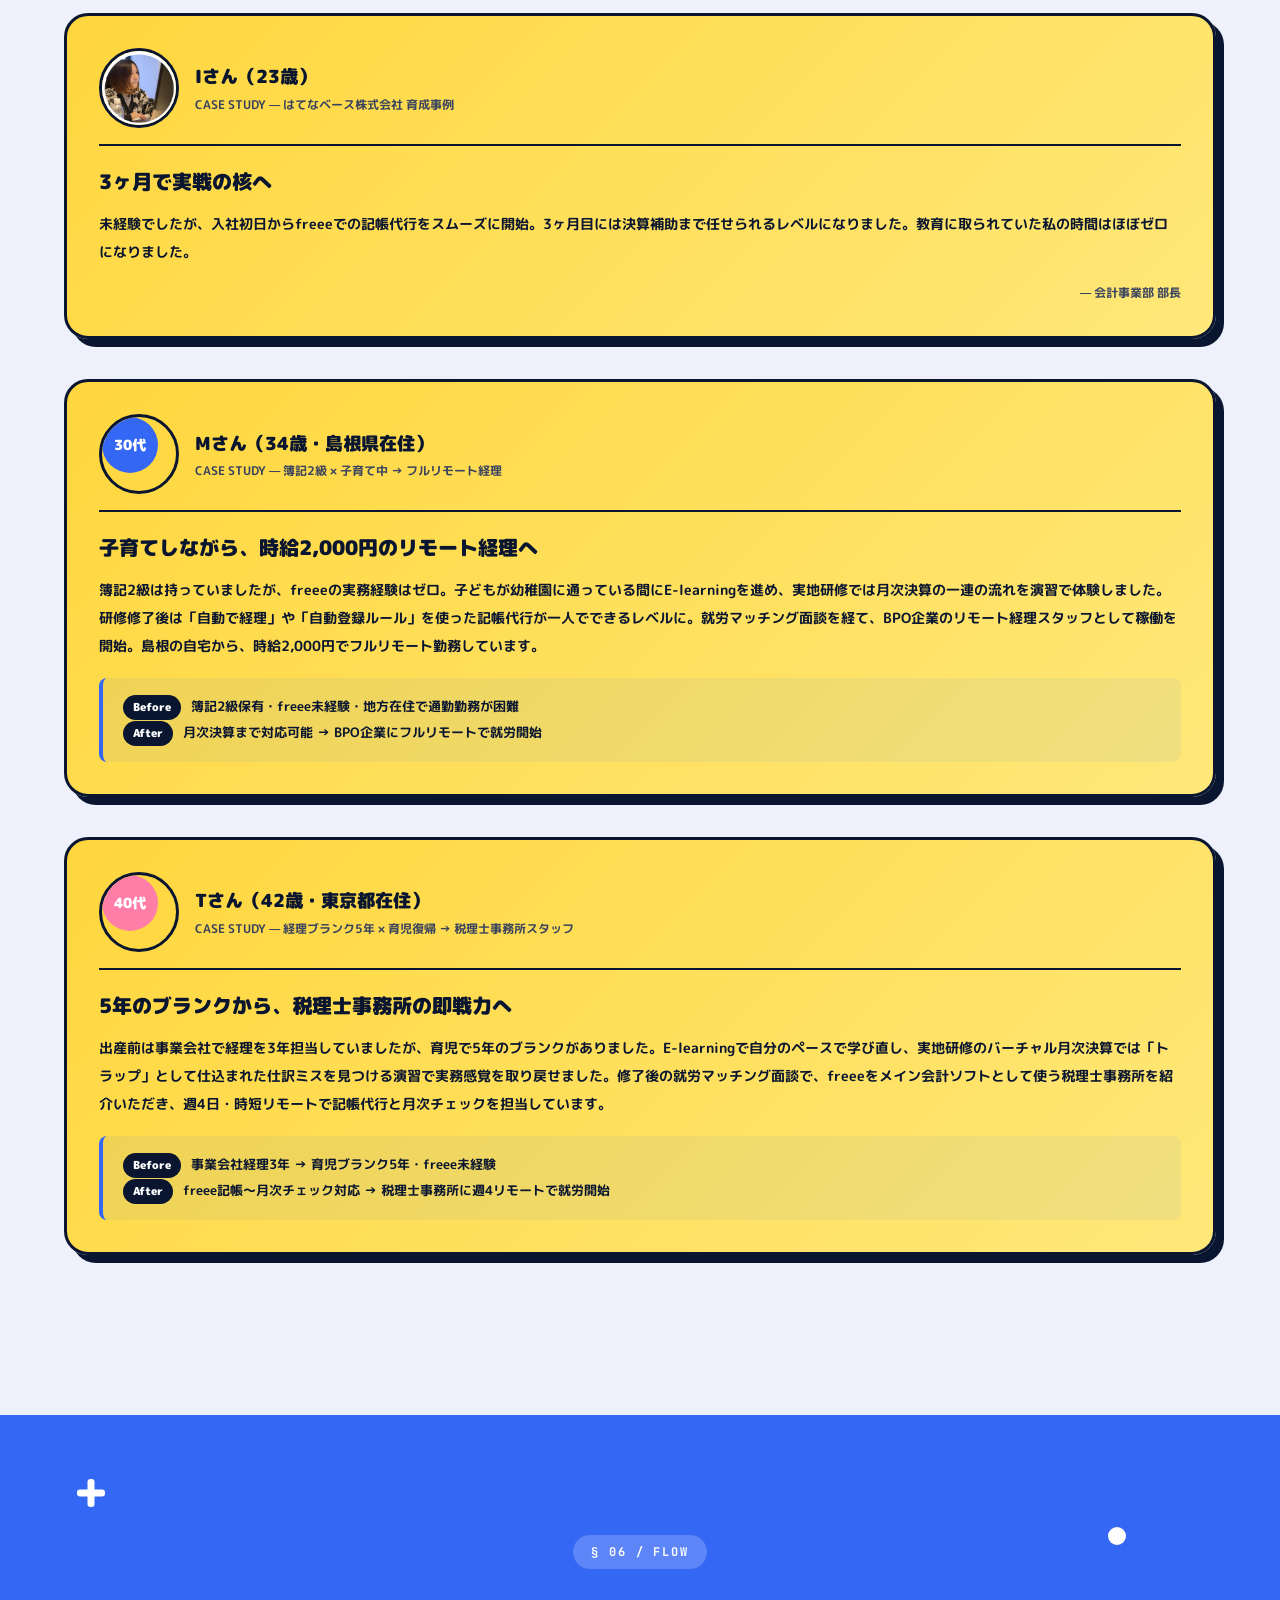
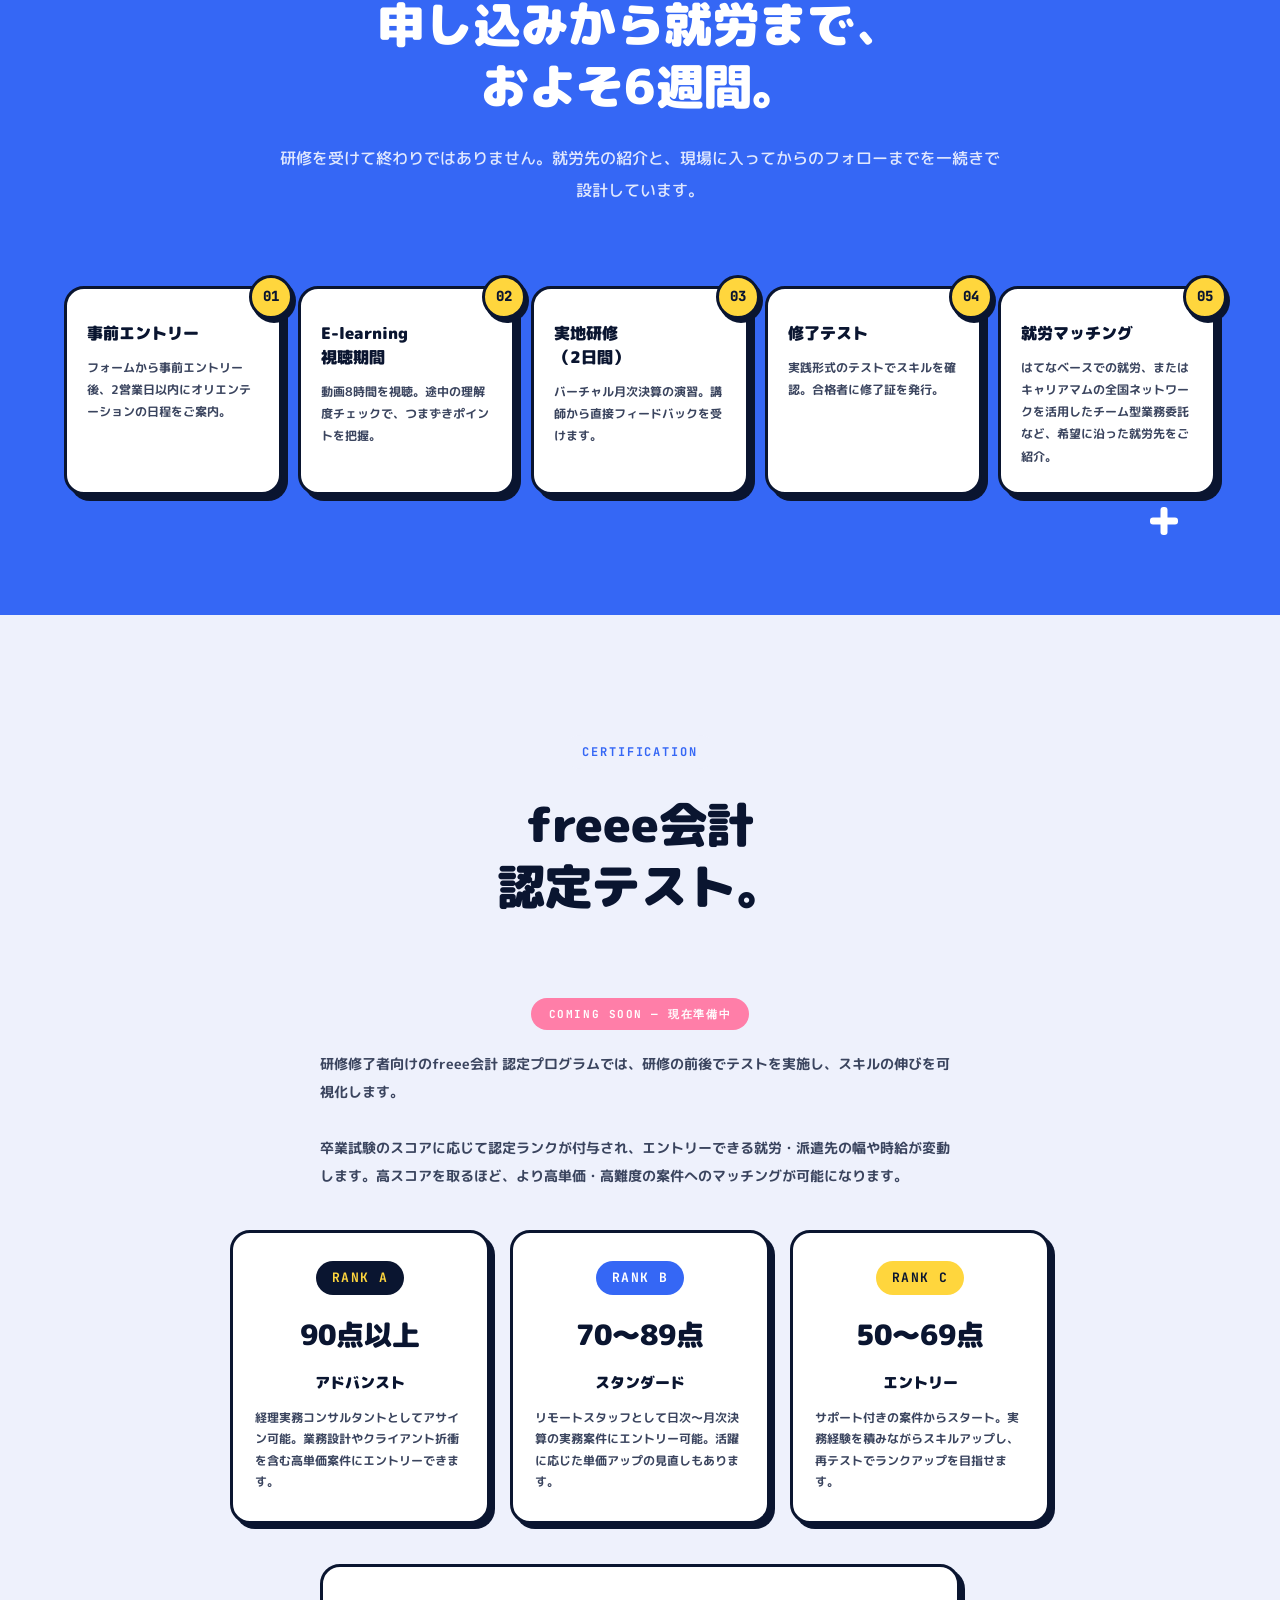
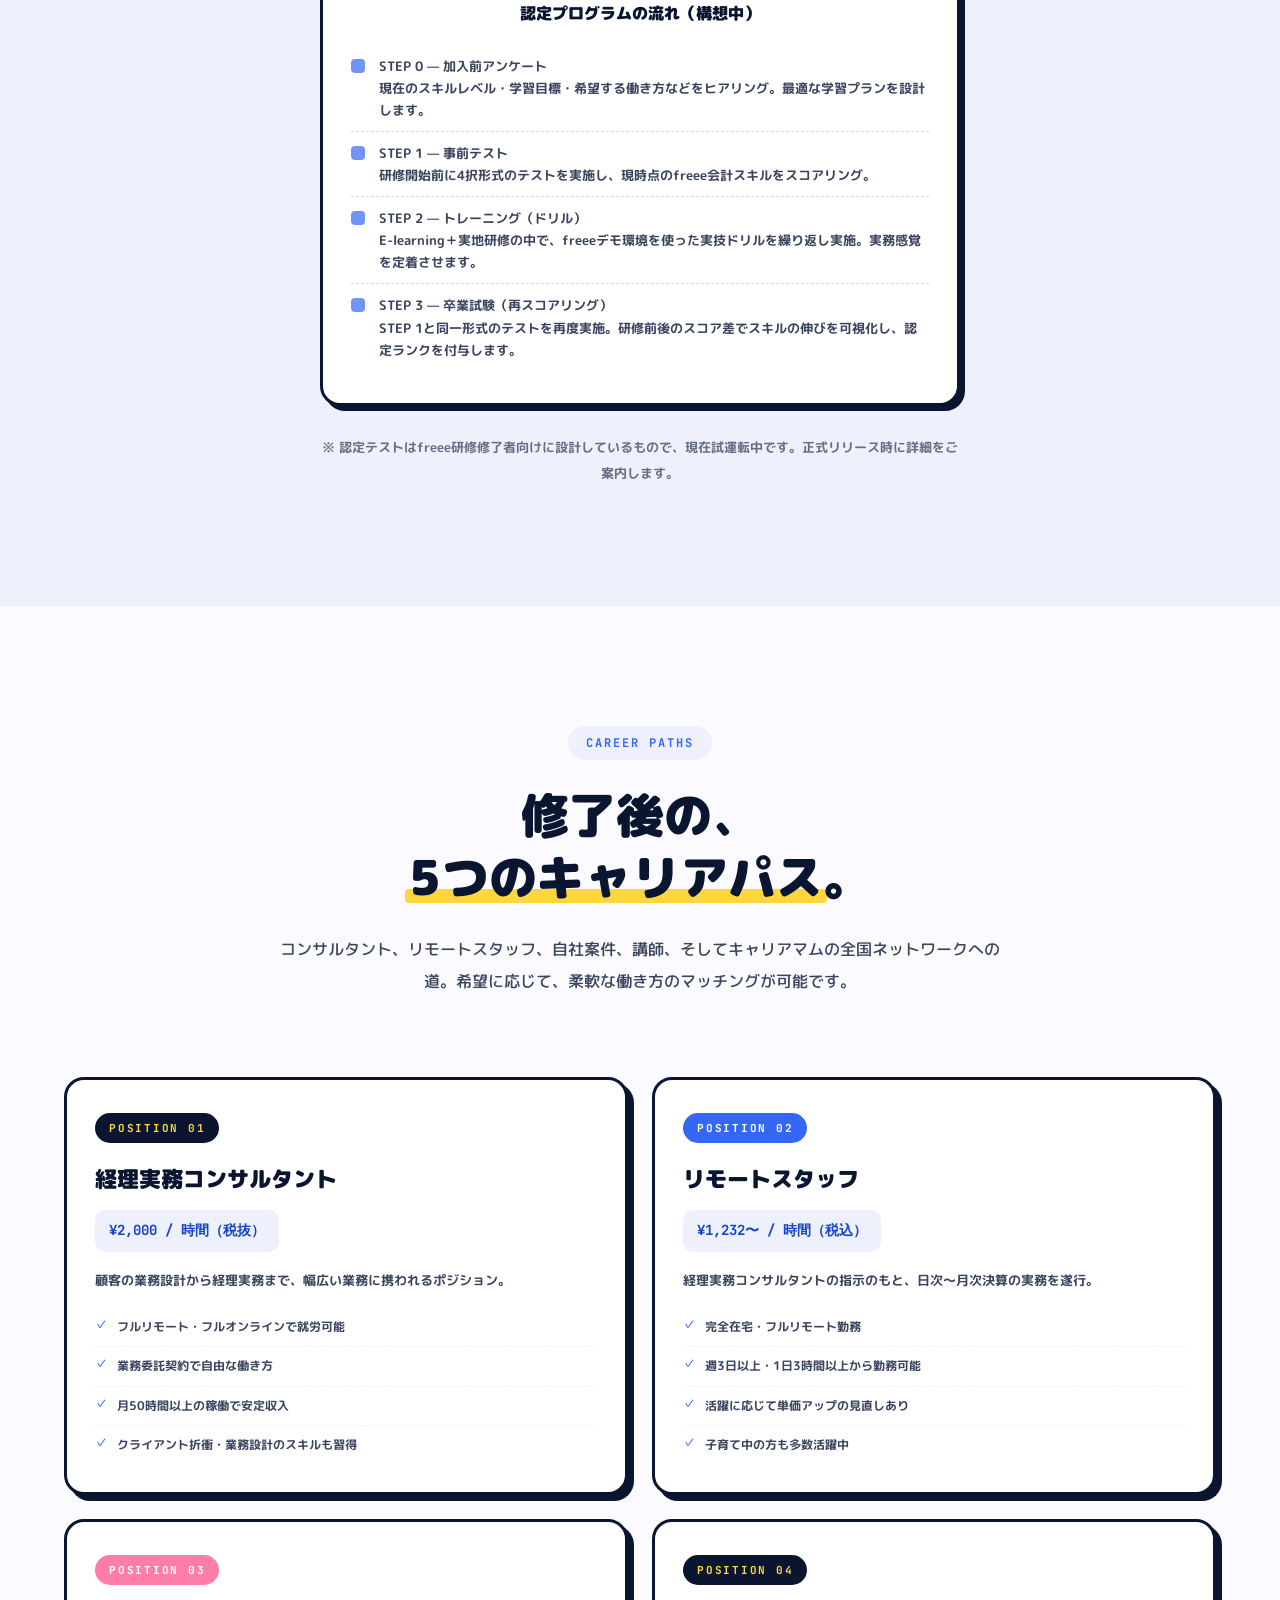
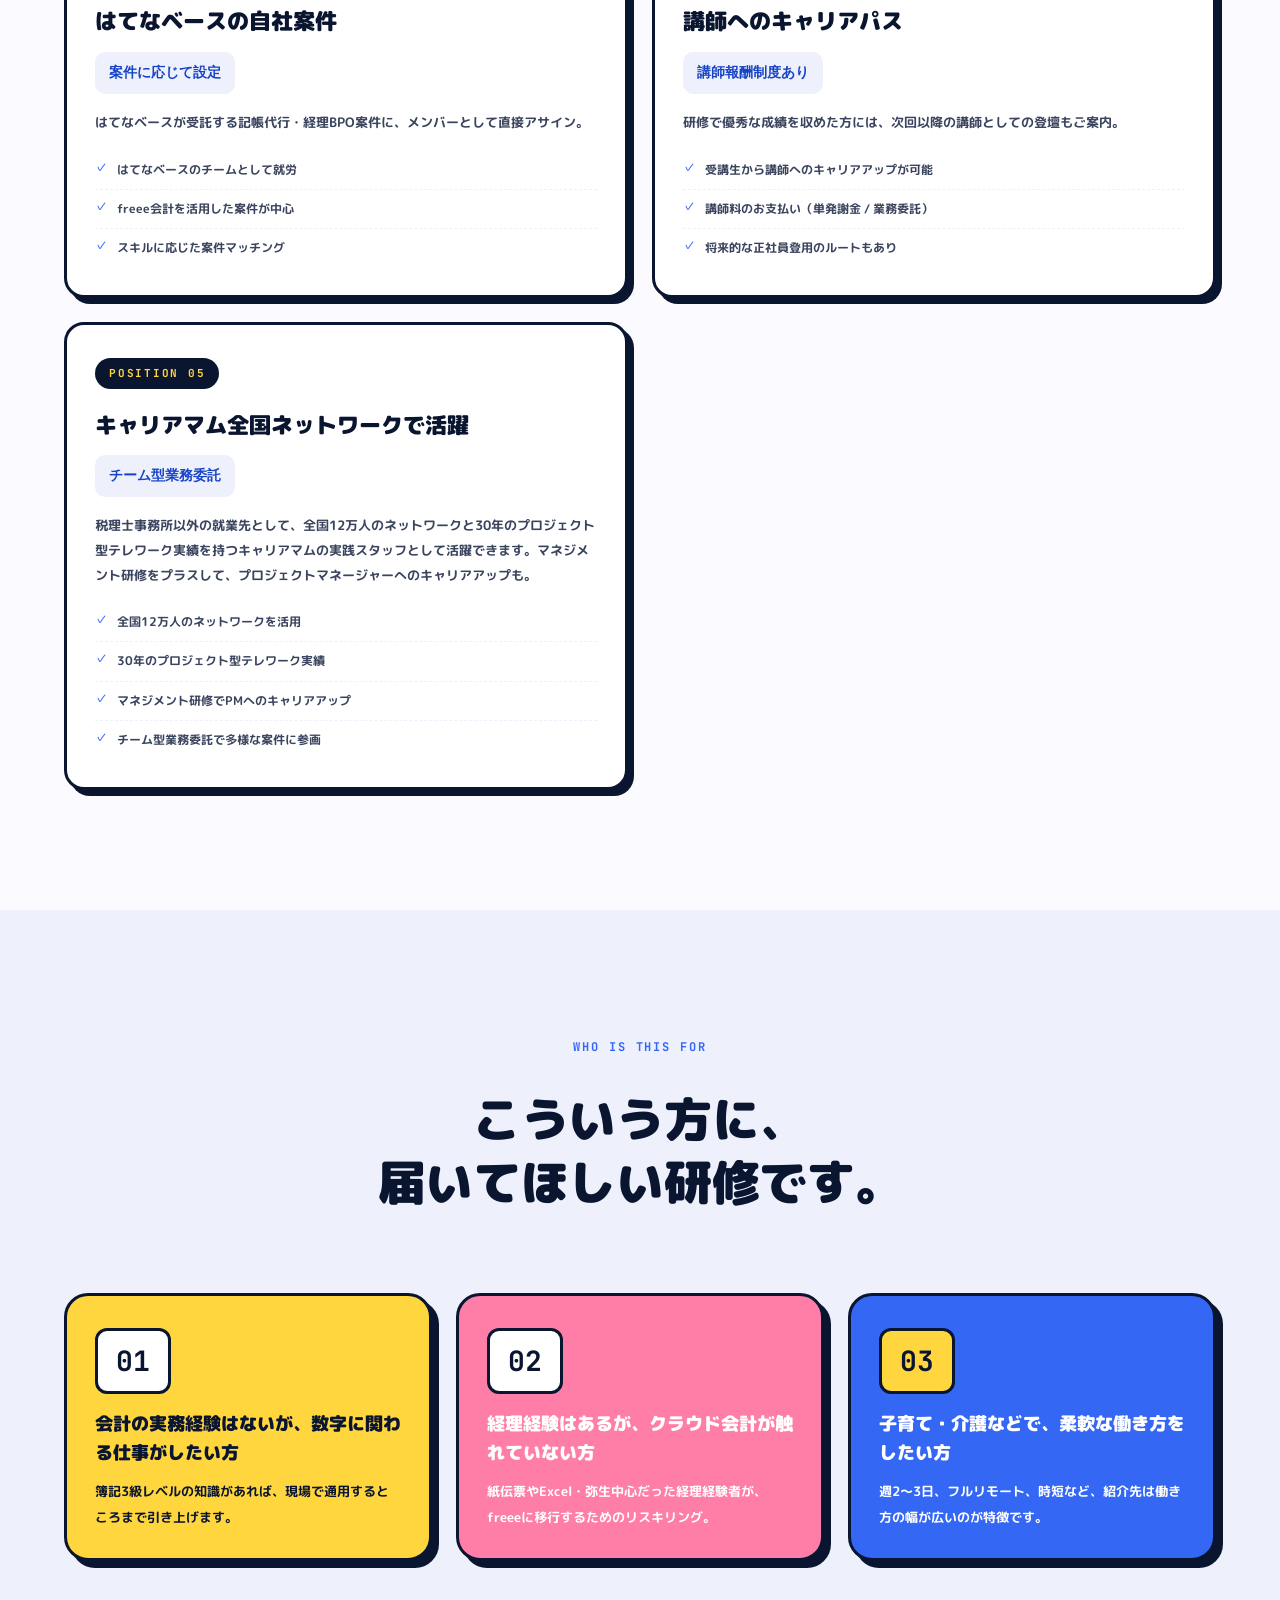
==== commit 73210fd3: "fix: キャリアマムロゴをcareermom-logo.pngに変更（透過背景版）" ====
--- a/career-mom/index.html
+++ b/career-mom/index.html
@@ -82,7 +82,7 @@
       <div class="sep"></div>
       <img src="../images/freee-logo.png" alt="freee" style="filter:brightness(0) invert(1);"/>
       <div class="sep"></div>
-      <img src="../images/careermom-logo-white.png" alt="キャリアマム" style="height:28px;"/>
+      <img src="../images/careermom-logo.png" alt="キャリアマム" style="height:28px;"/>
     </div>
 
     <div class="hero-cta-wrap">
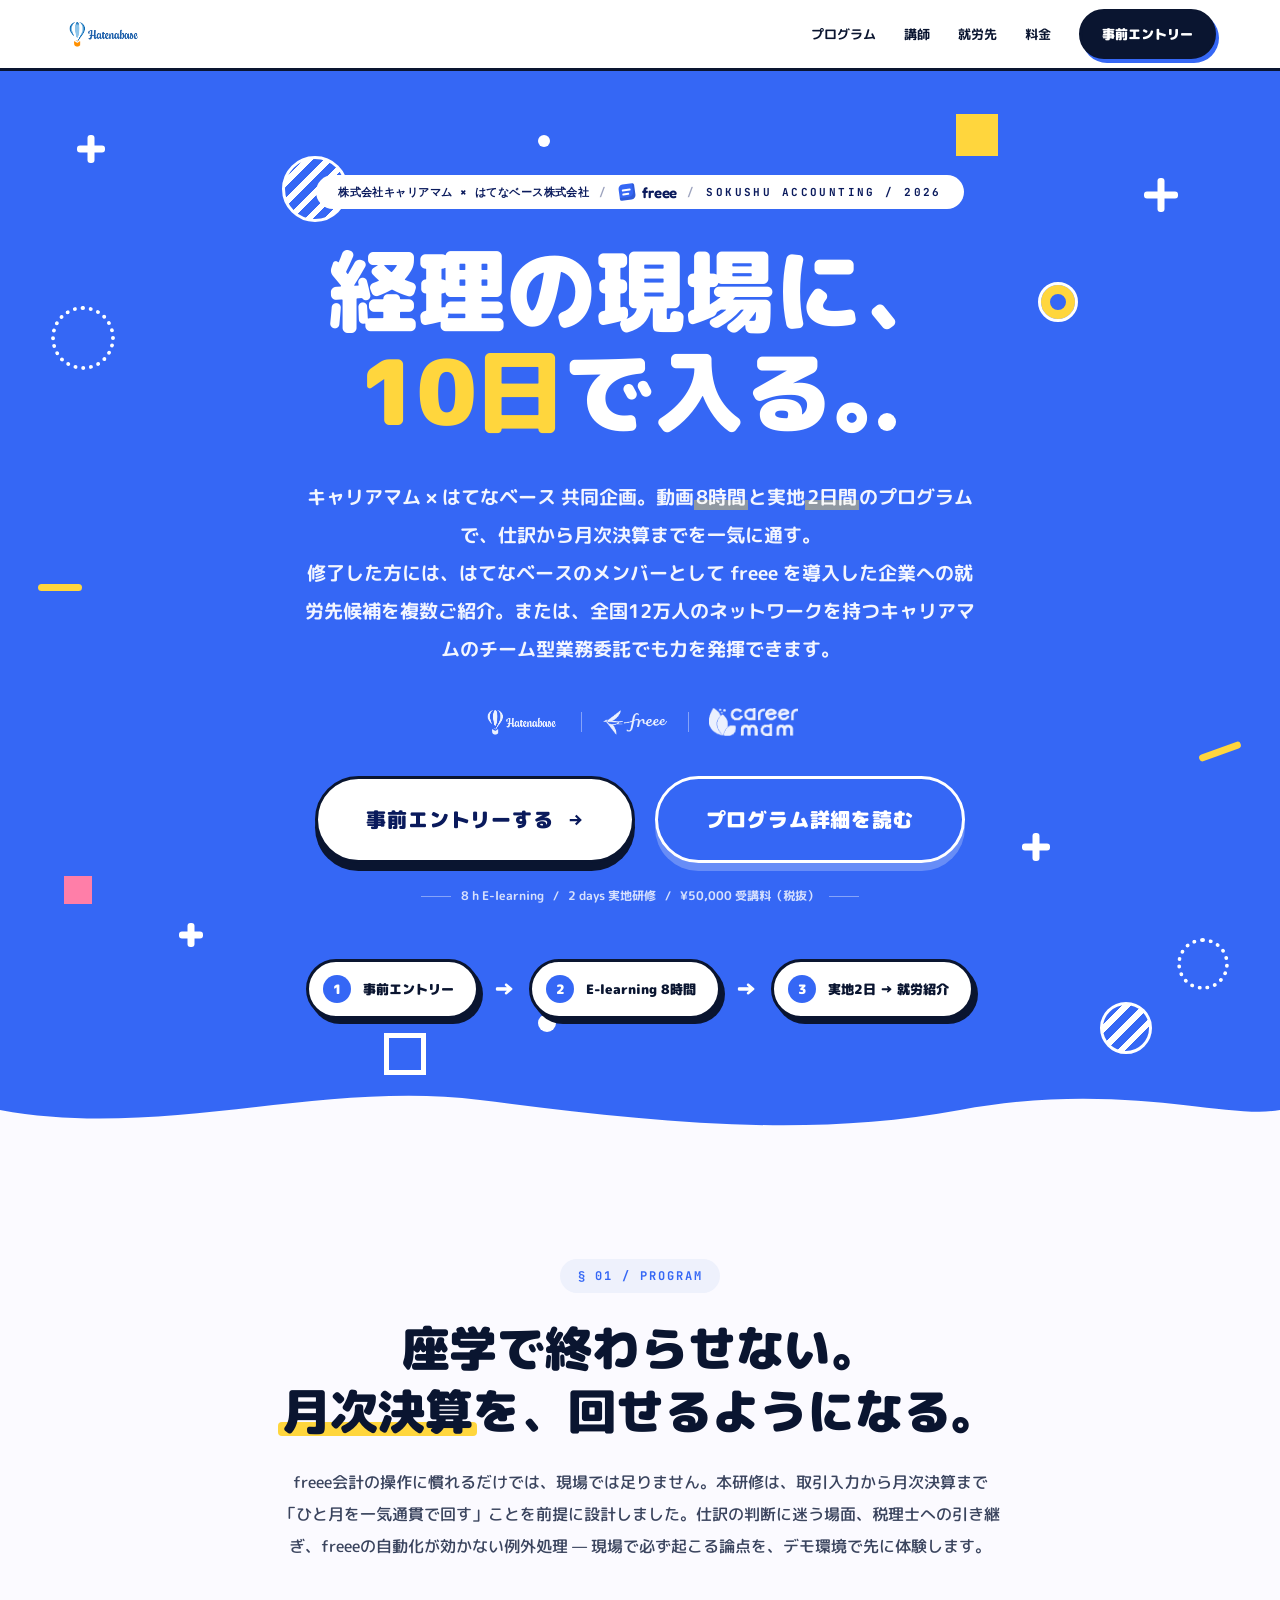
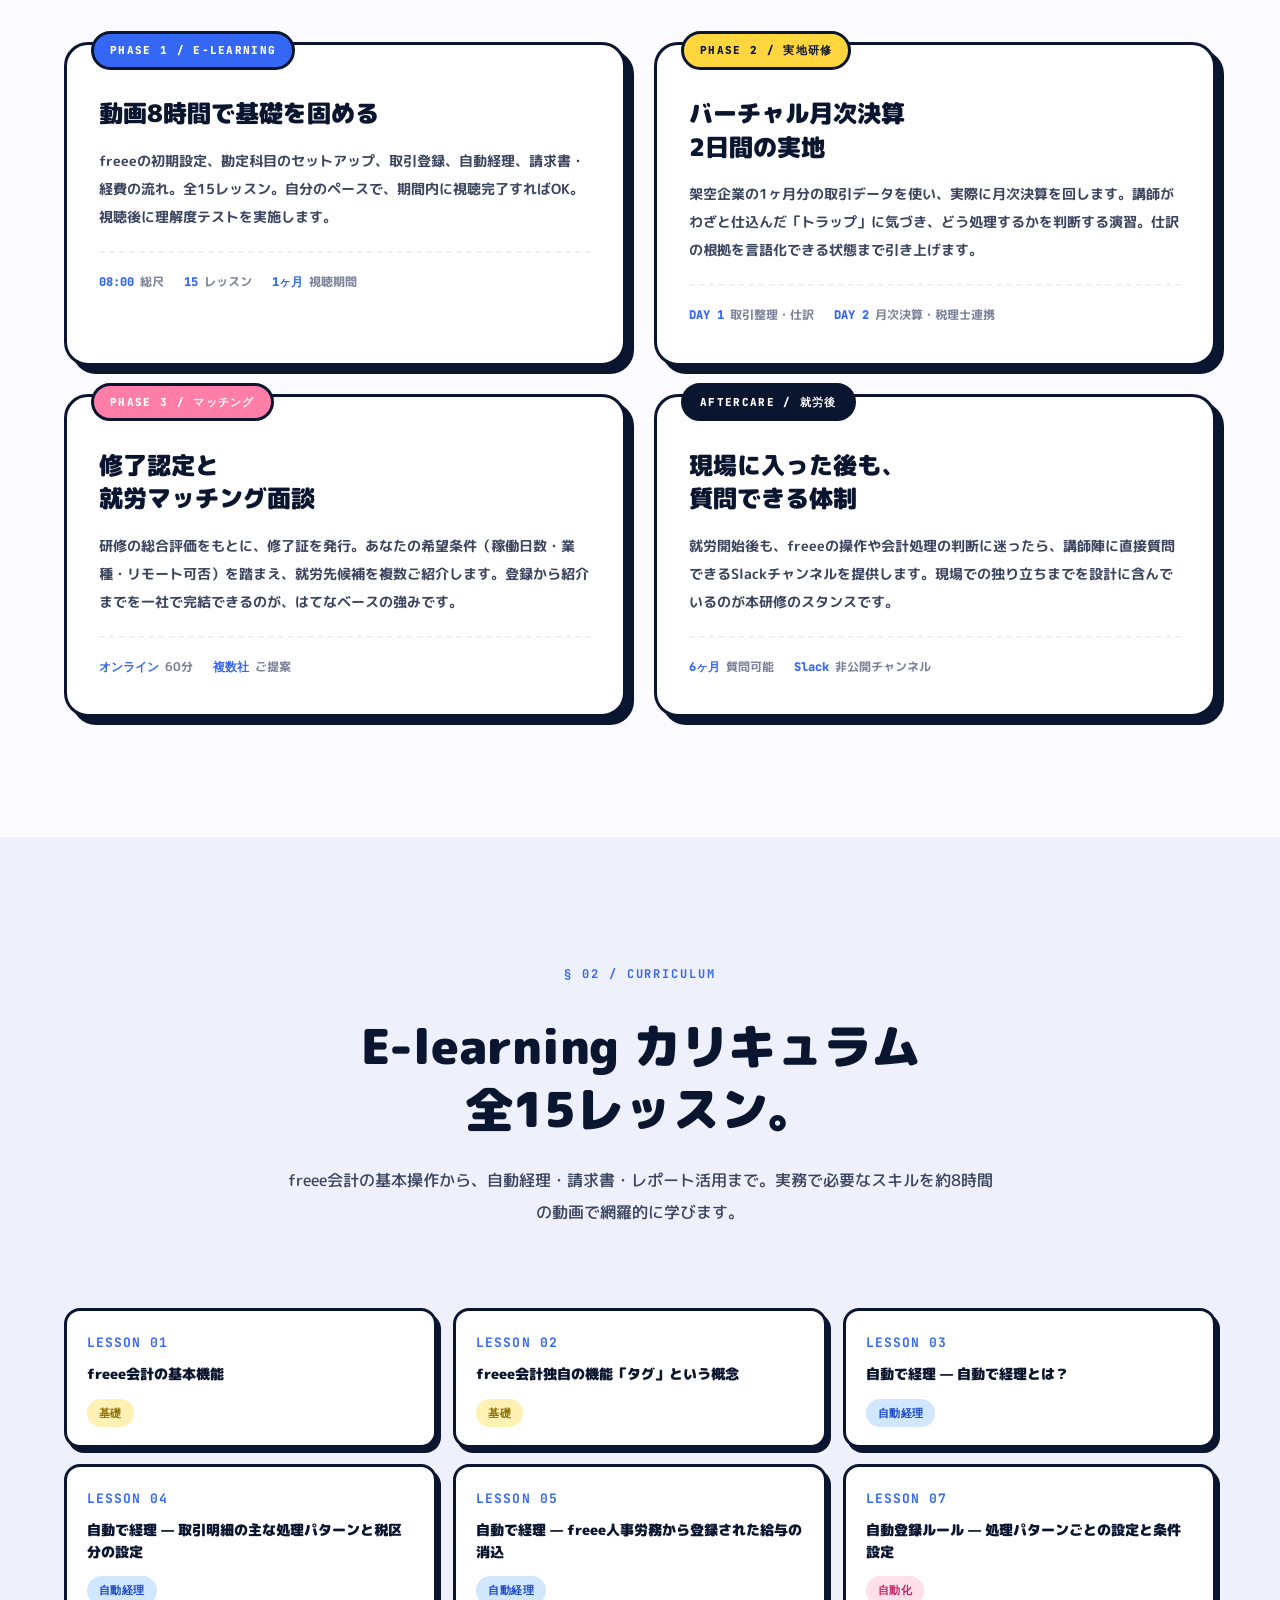
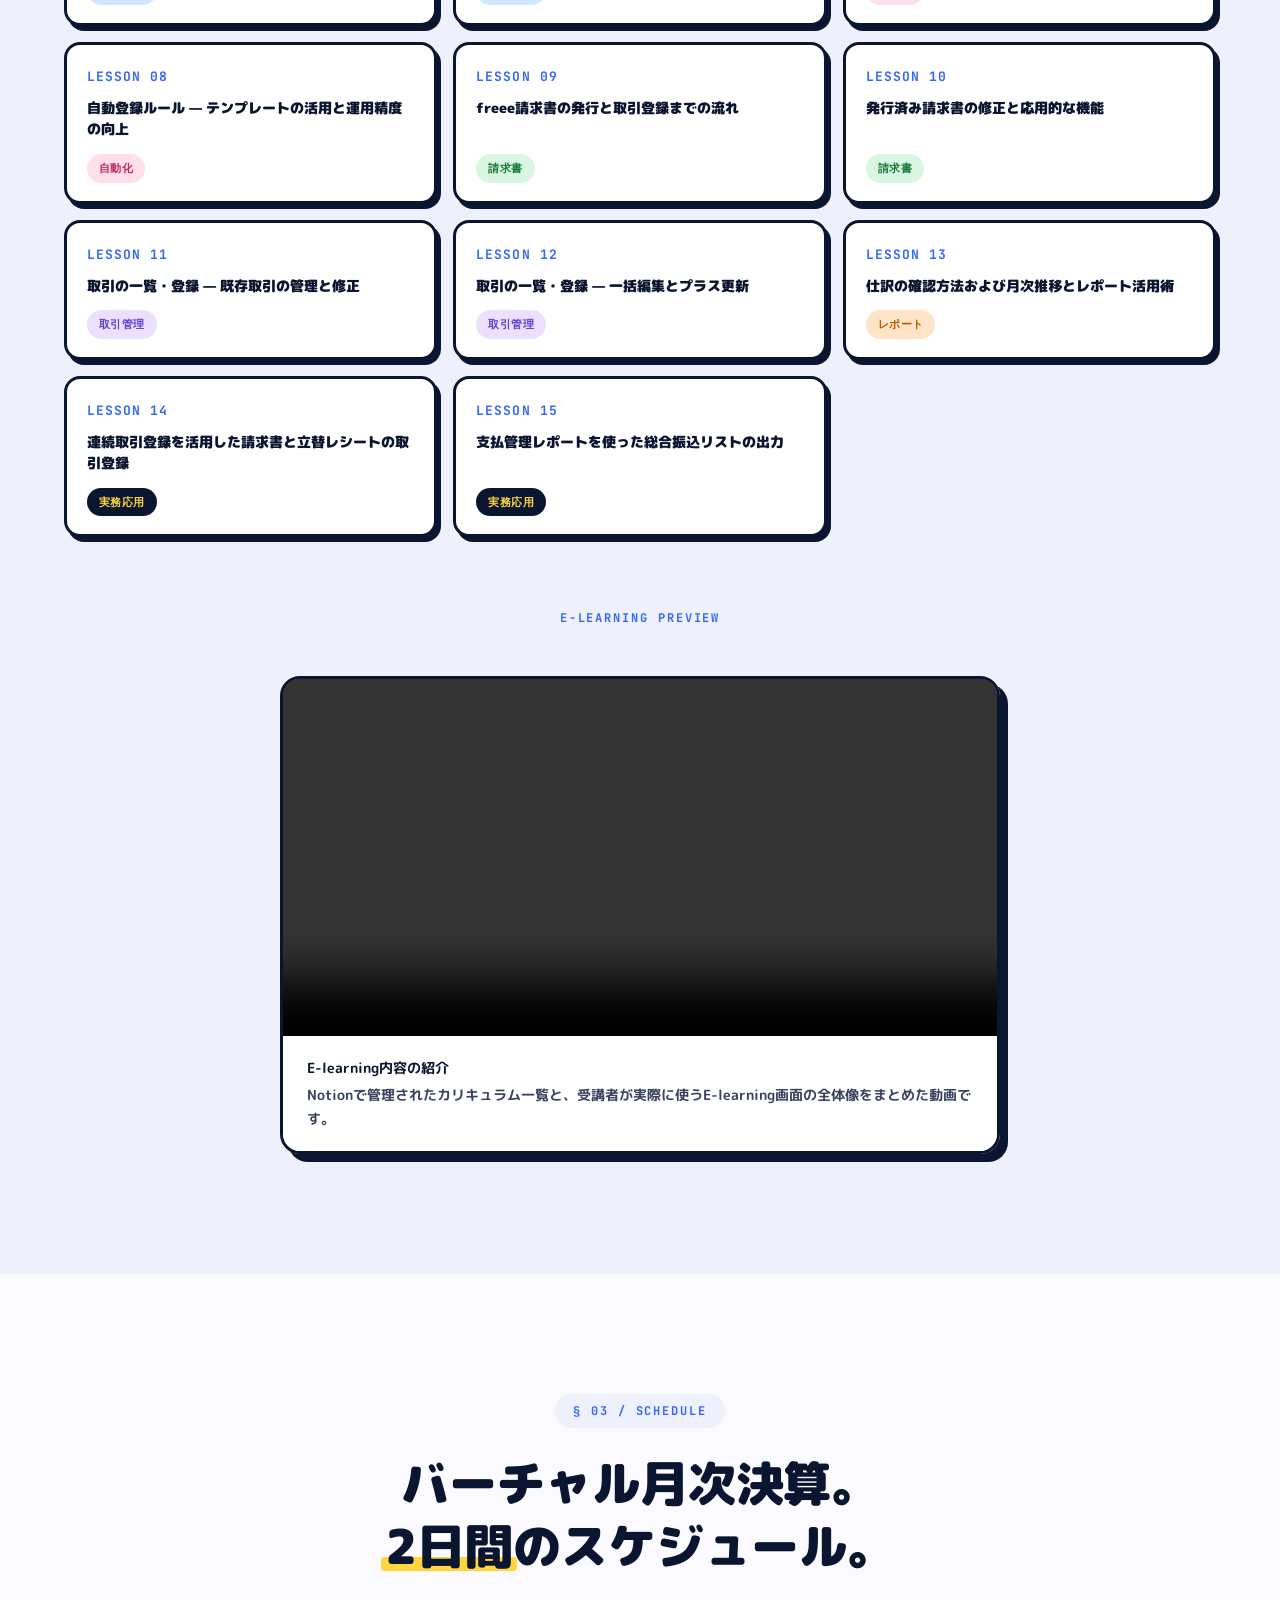
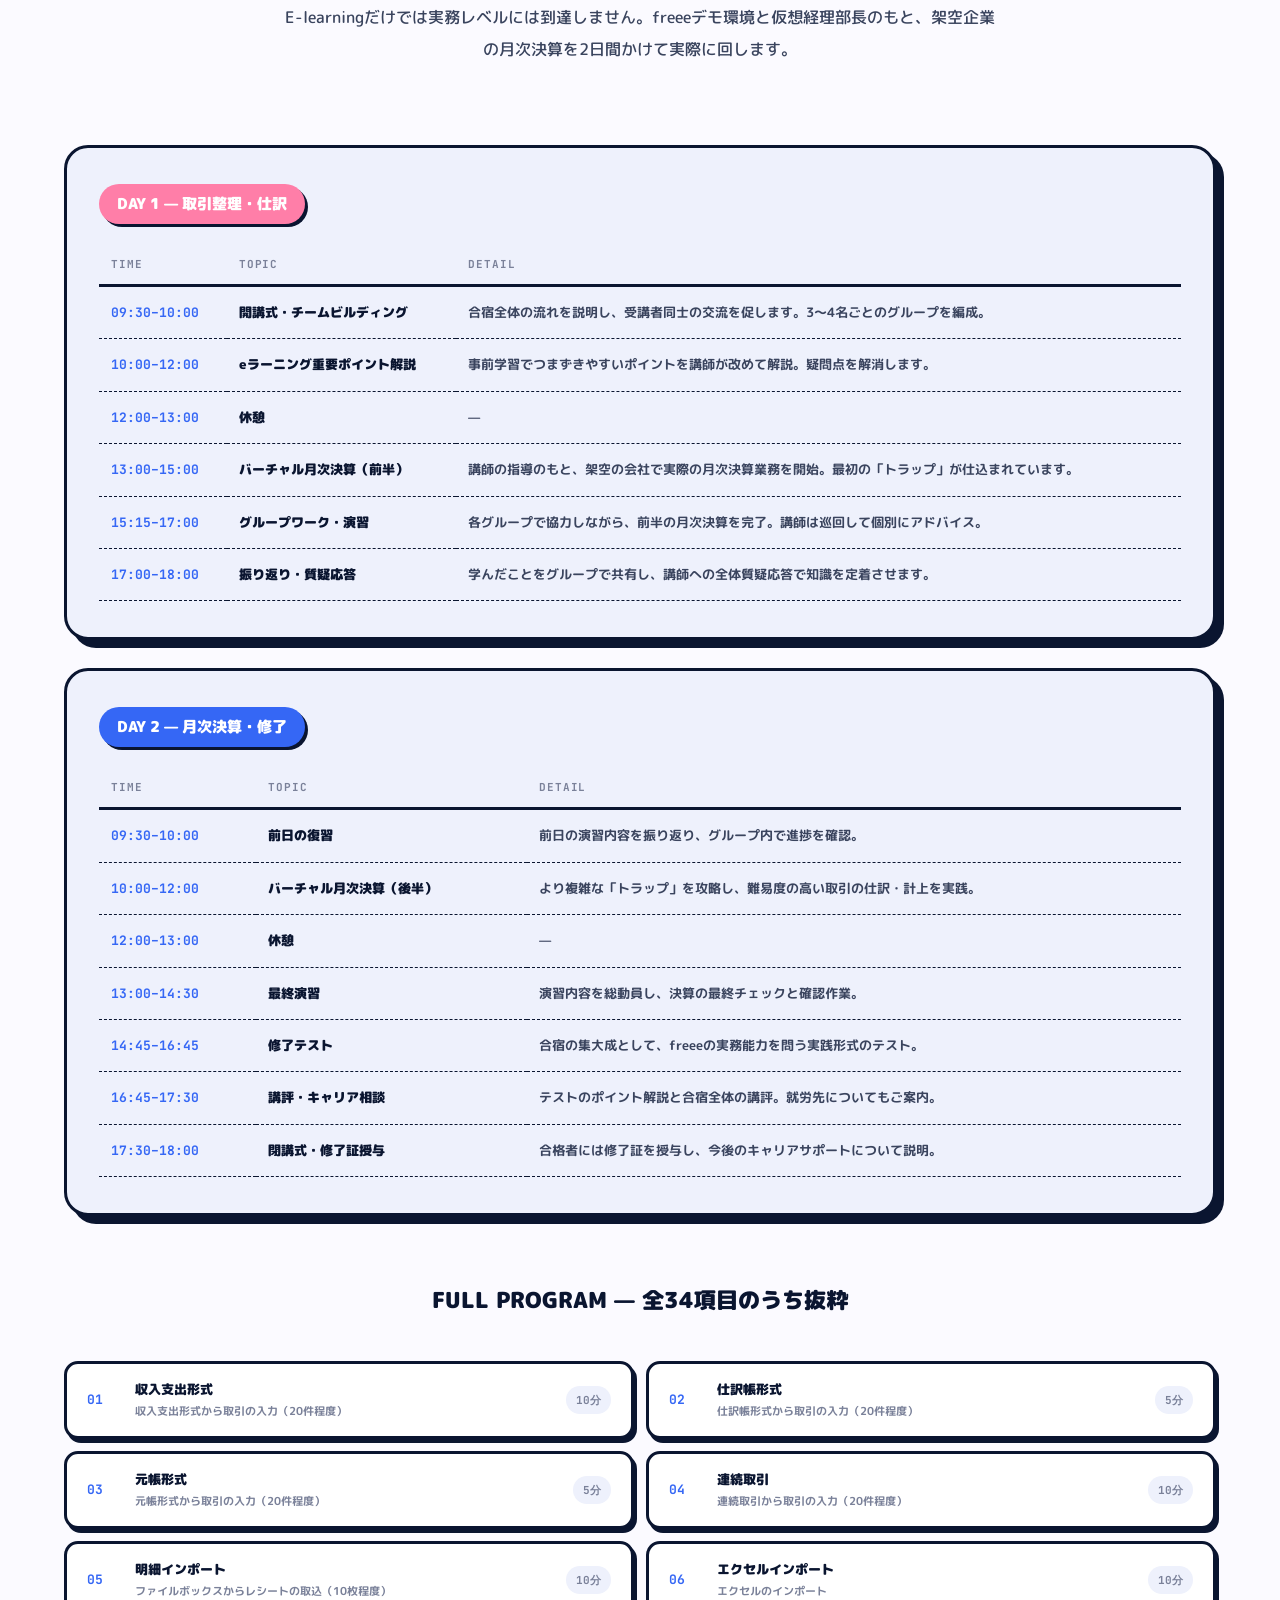
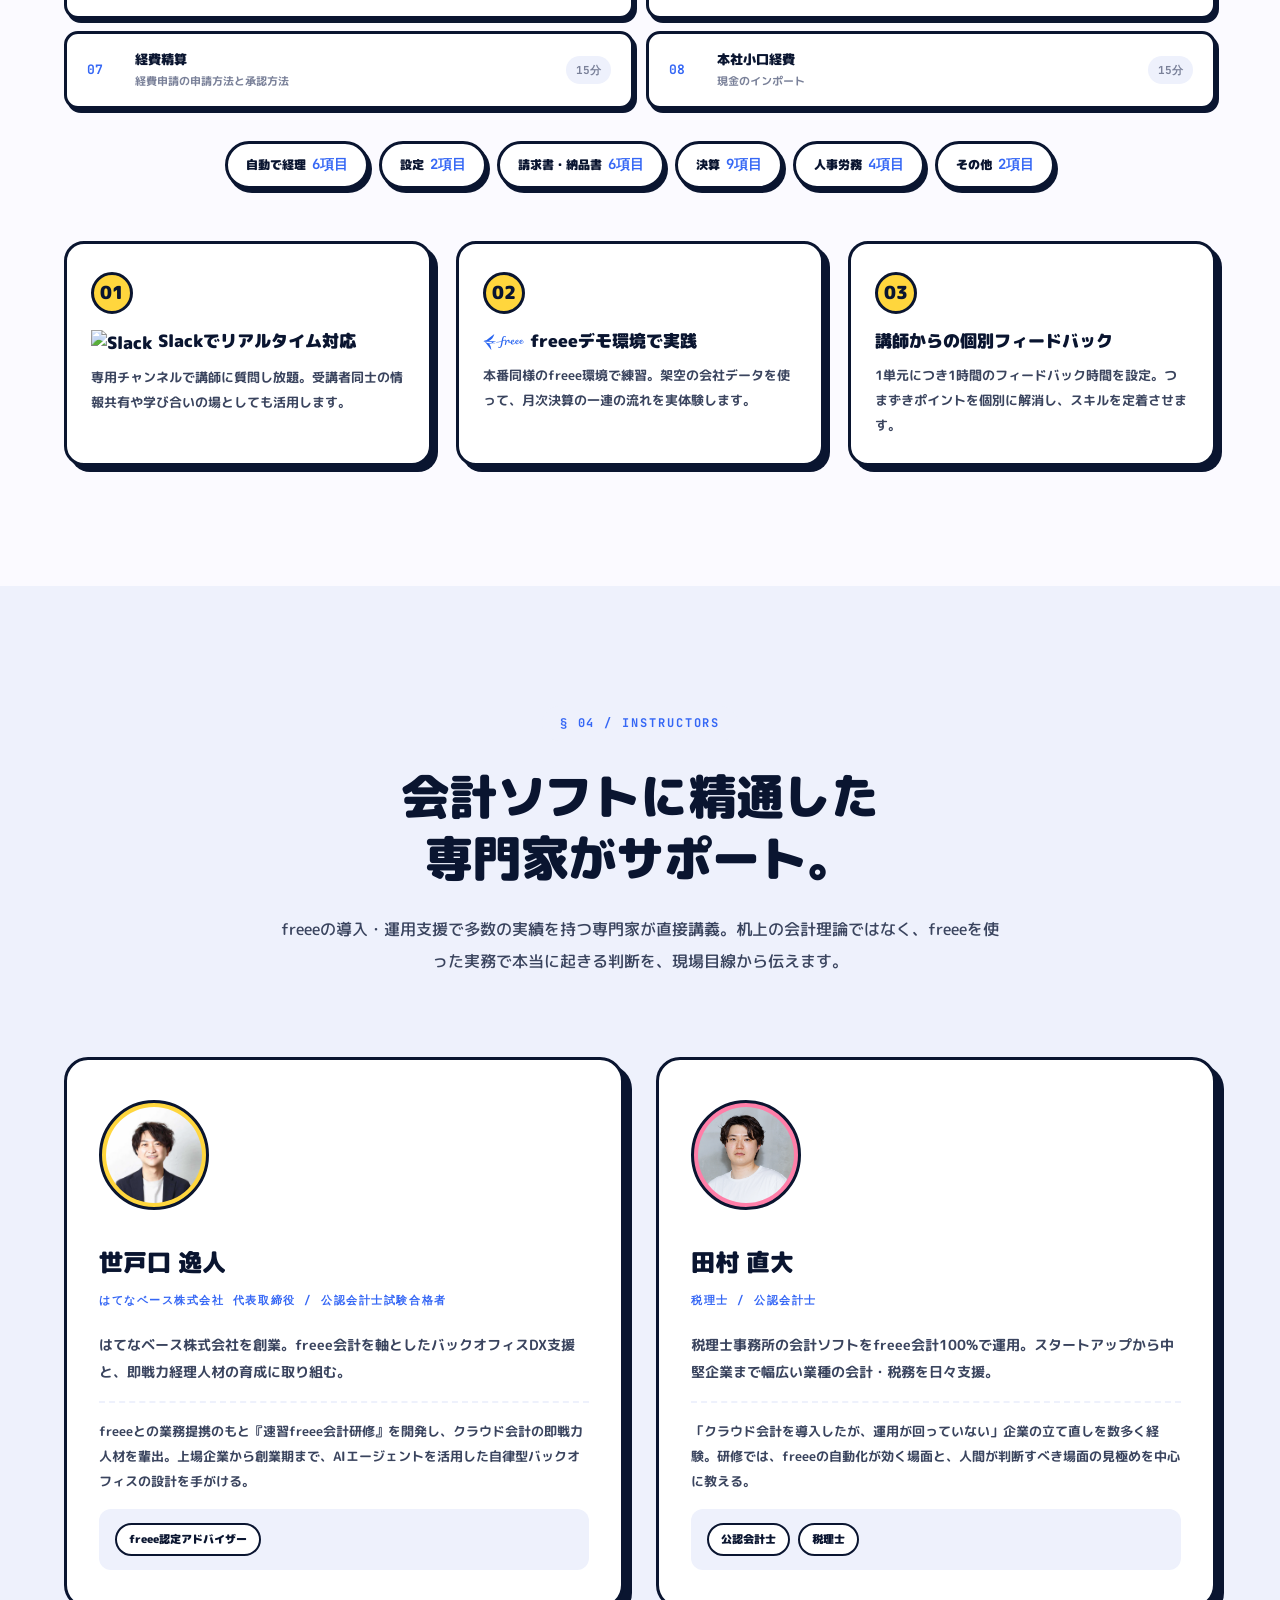
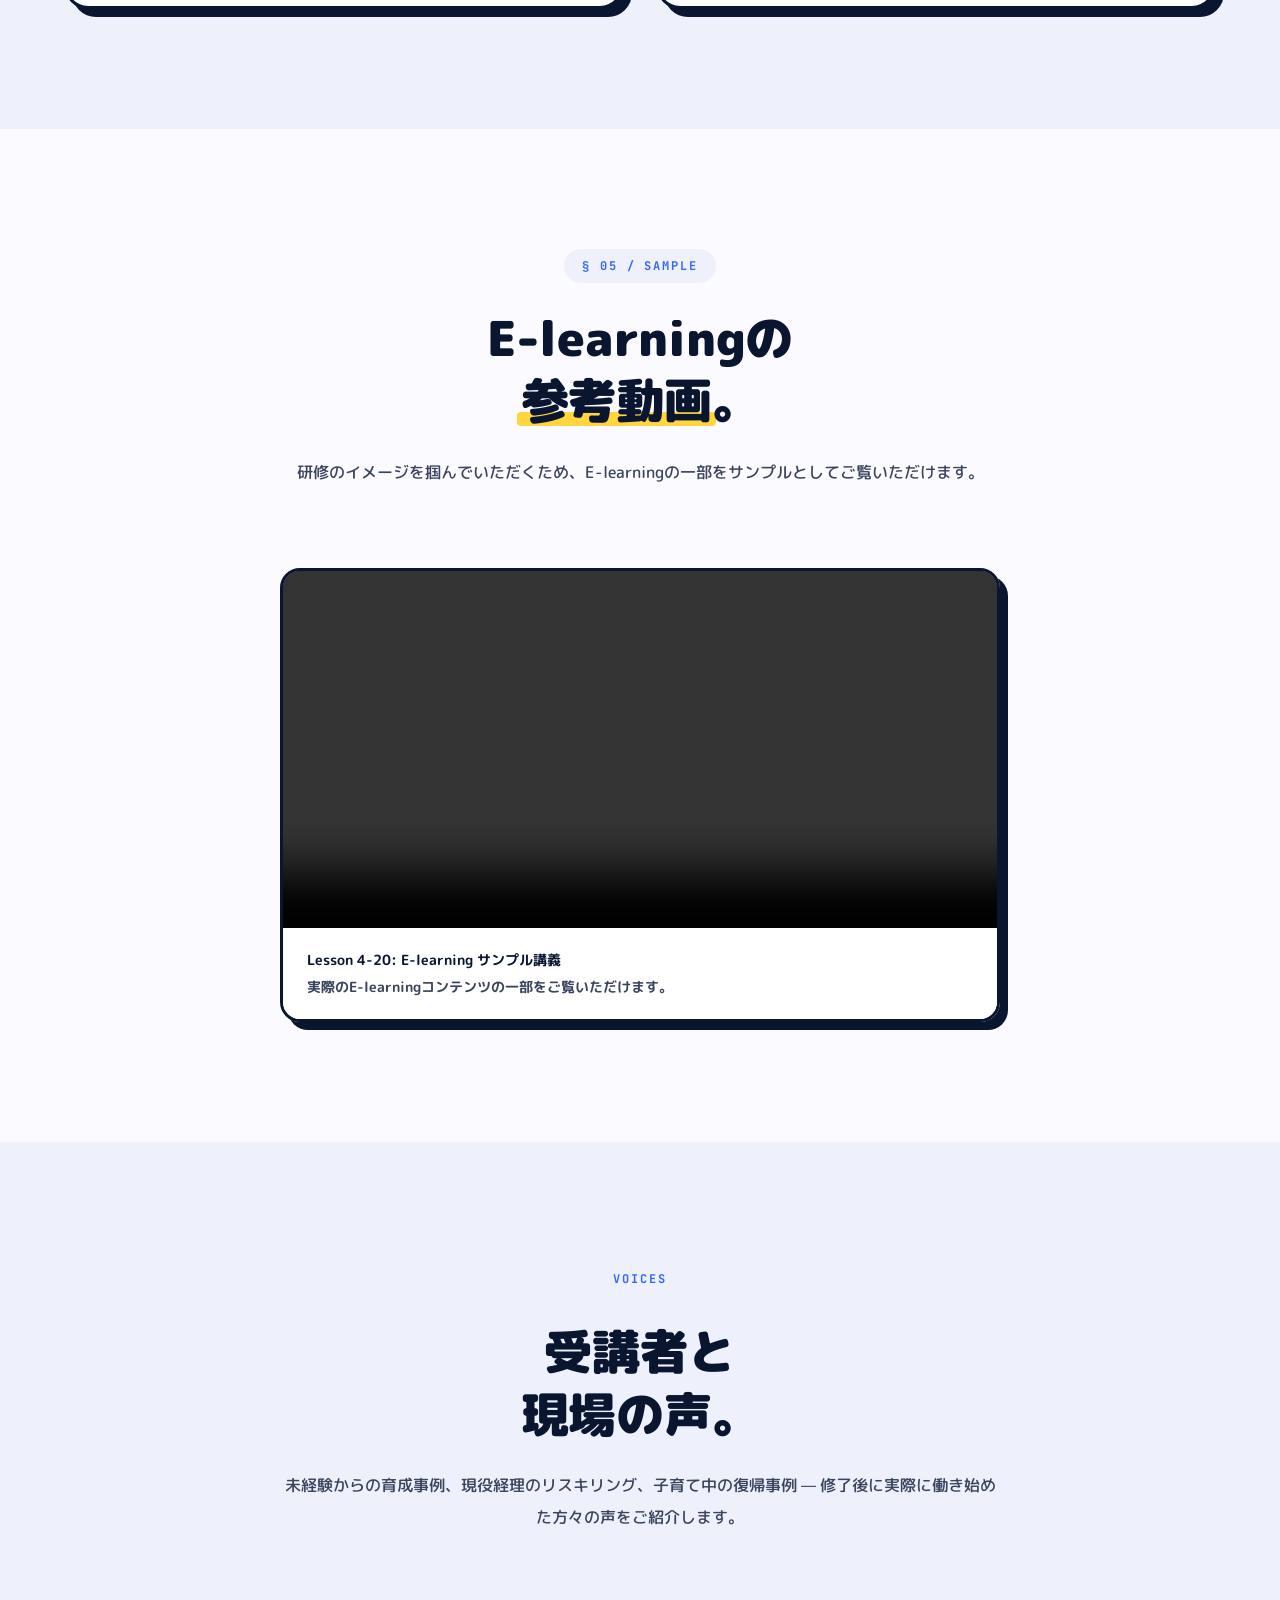
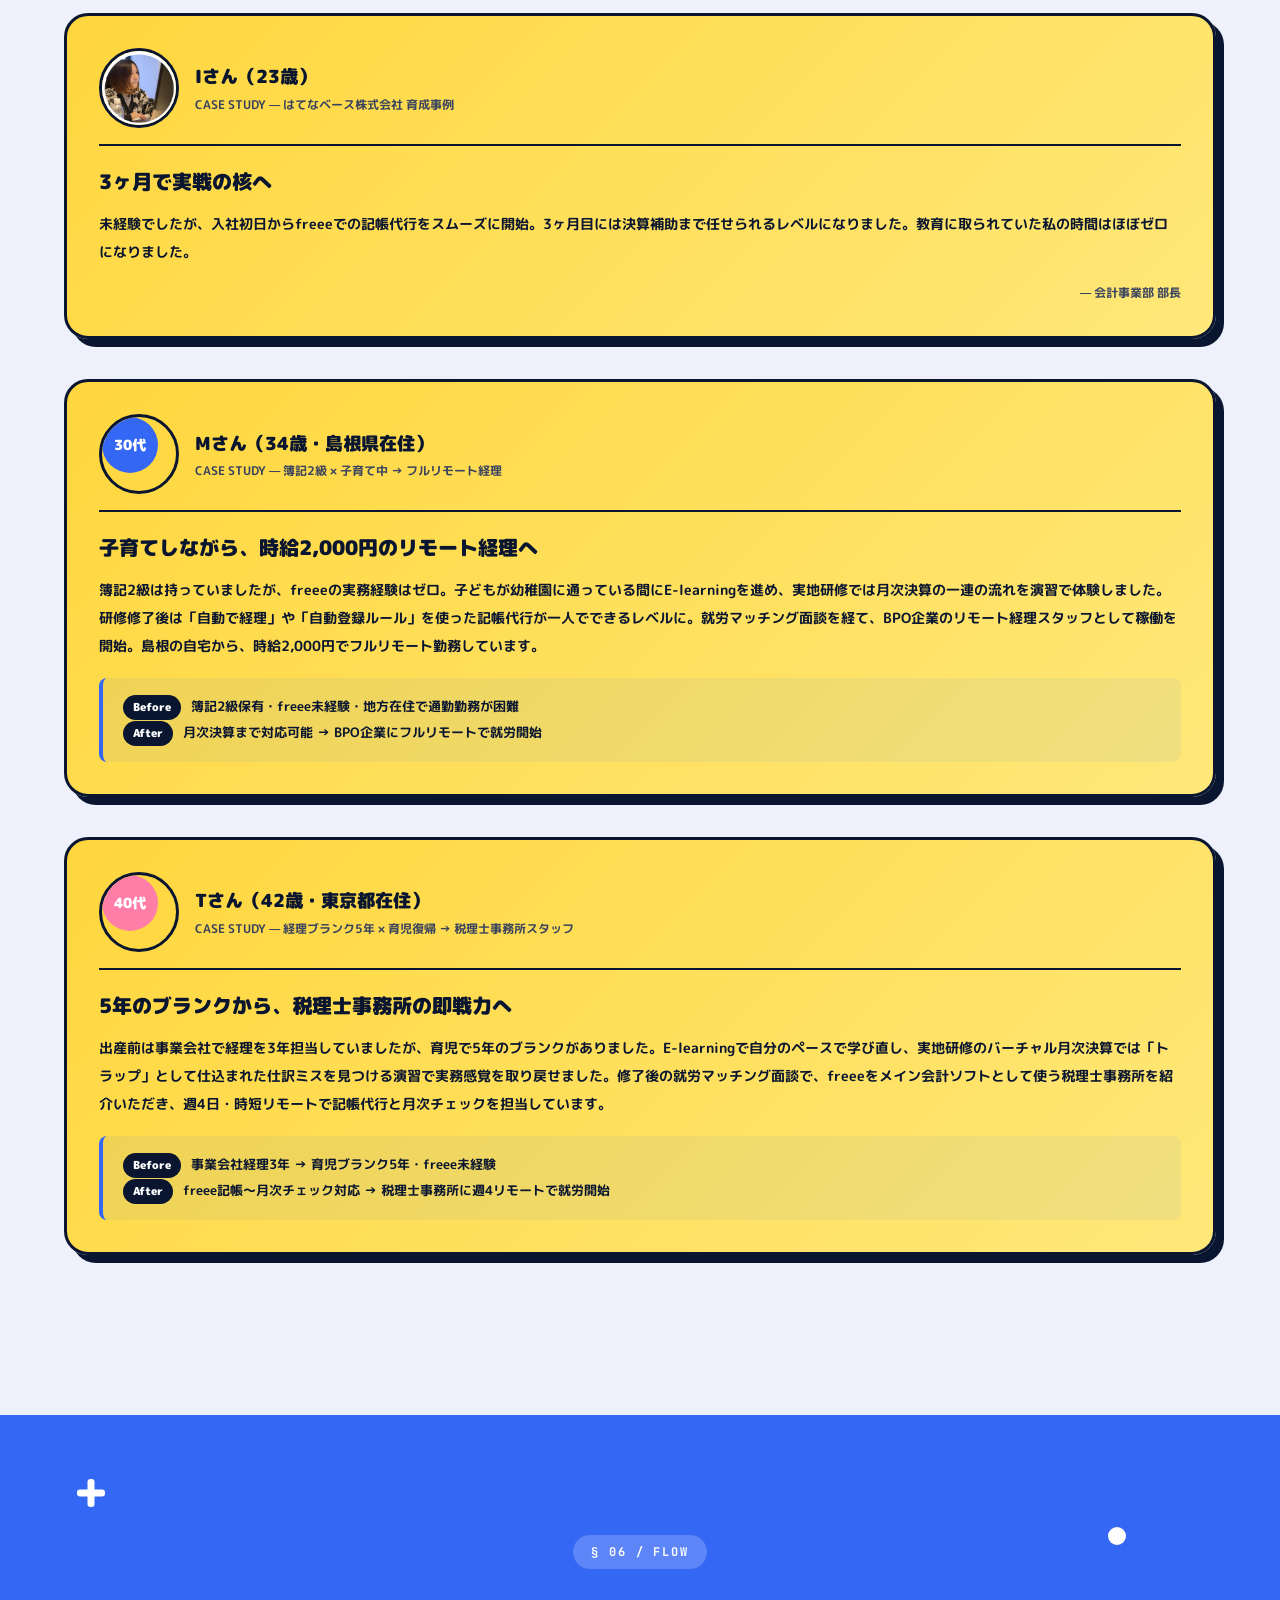
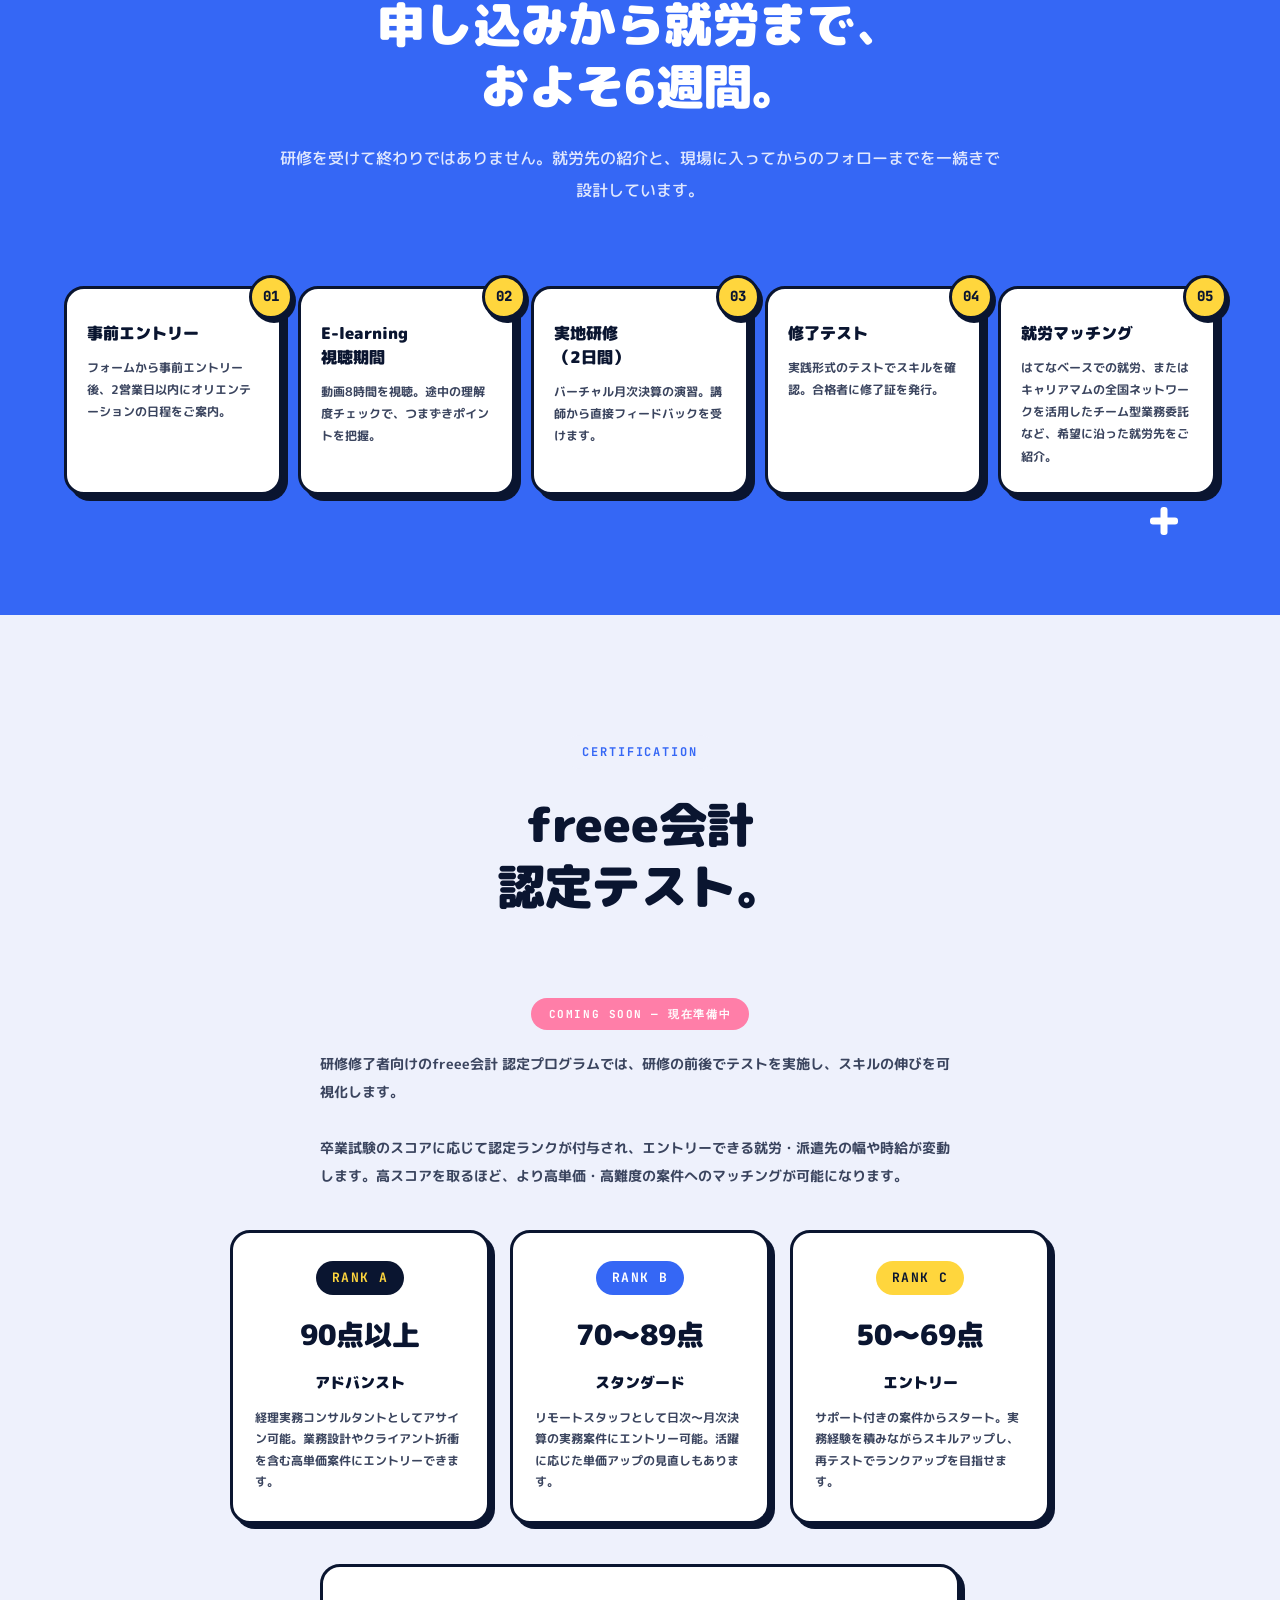
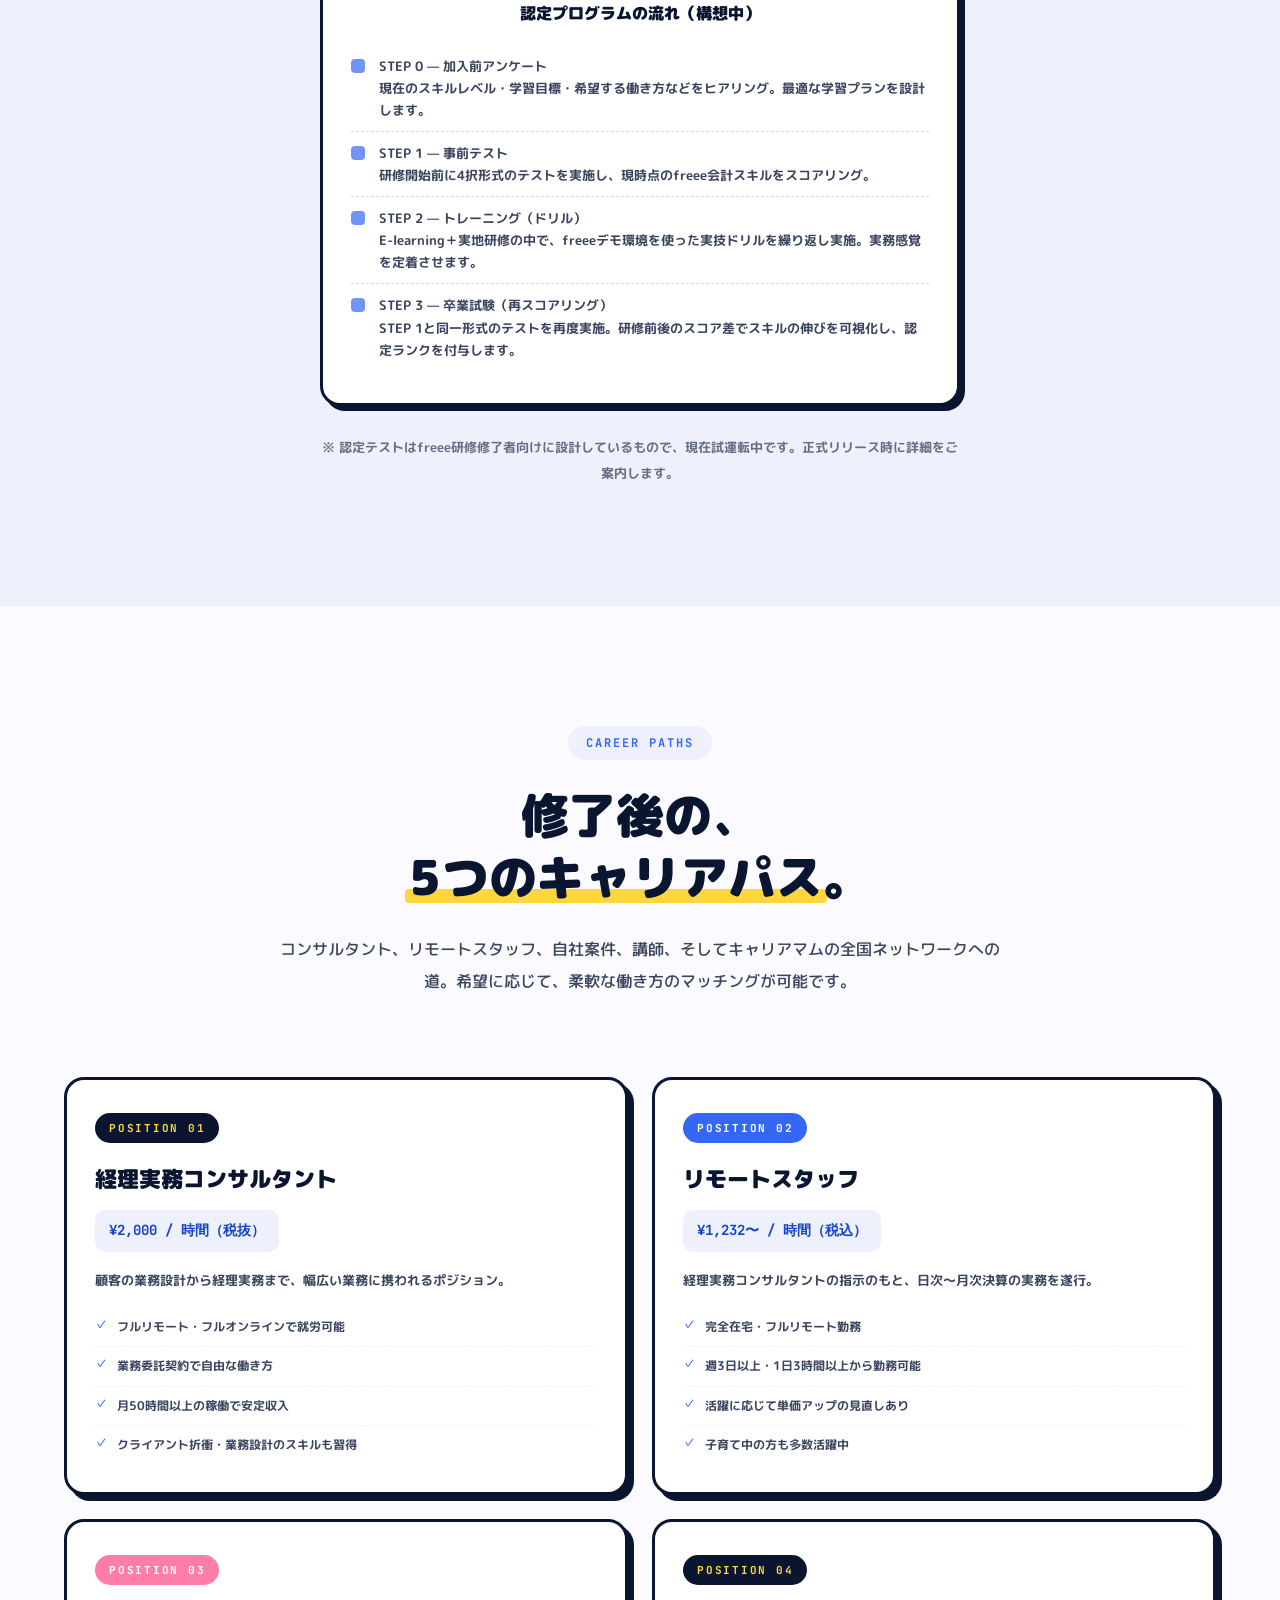
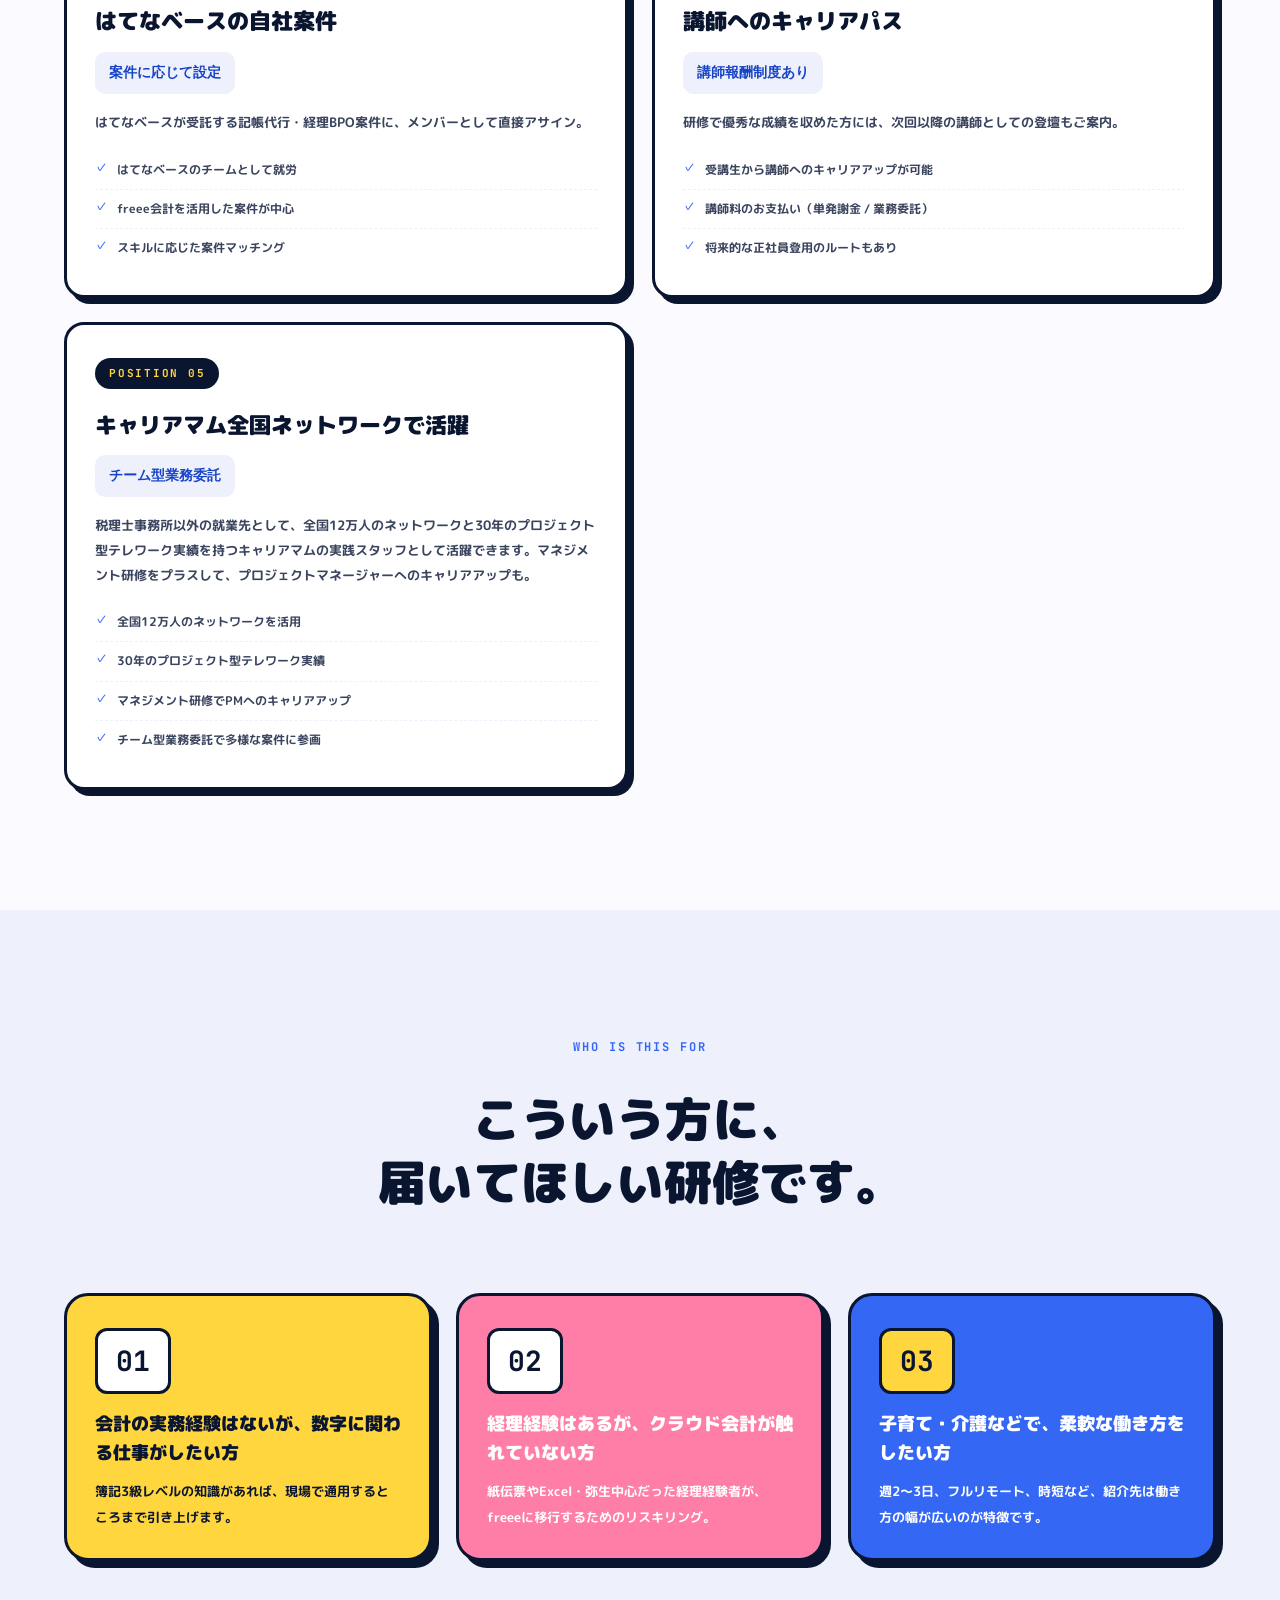
==== commit cde64fe7: "fix: キャリアマムロゴにmix-blend-mode:screenを追加（背景透過）" ====
--- a/career-mom/index.html
+++ b/career-mom/index.html
@@ -82,7 +82,7 @@
       <div class="sep"></div>
       <img src="../images/freee-logo.png" alt="freee" style="filter:brightness(0) invert(1);"/>
       <div class="sep"></div>
-      <img src="../images/careermom-logo.png" alt="キャリアマム" style="height:28px;"/>
+      <img src="../images/careermom-logo.png" alt="キャリアマム" style="height:28px; mix-blend-mode:screen;"/>
     </div>
 
     <div class="hero-cta-wrap">
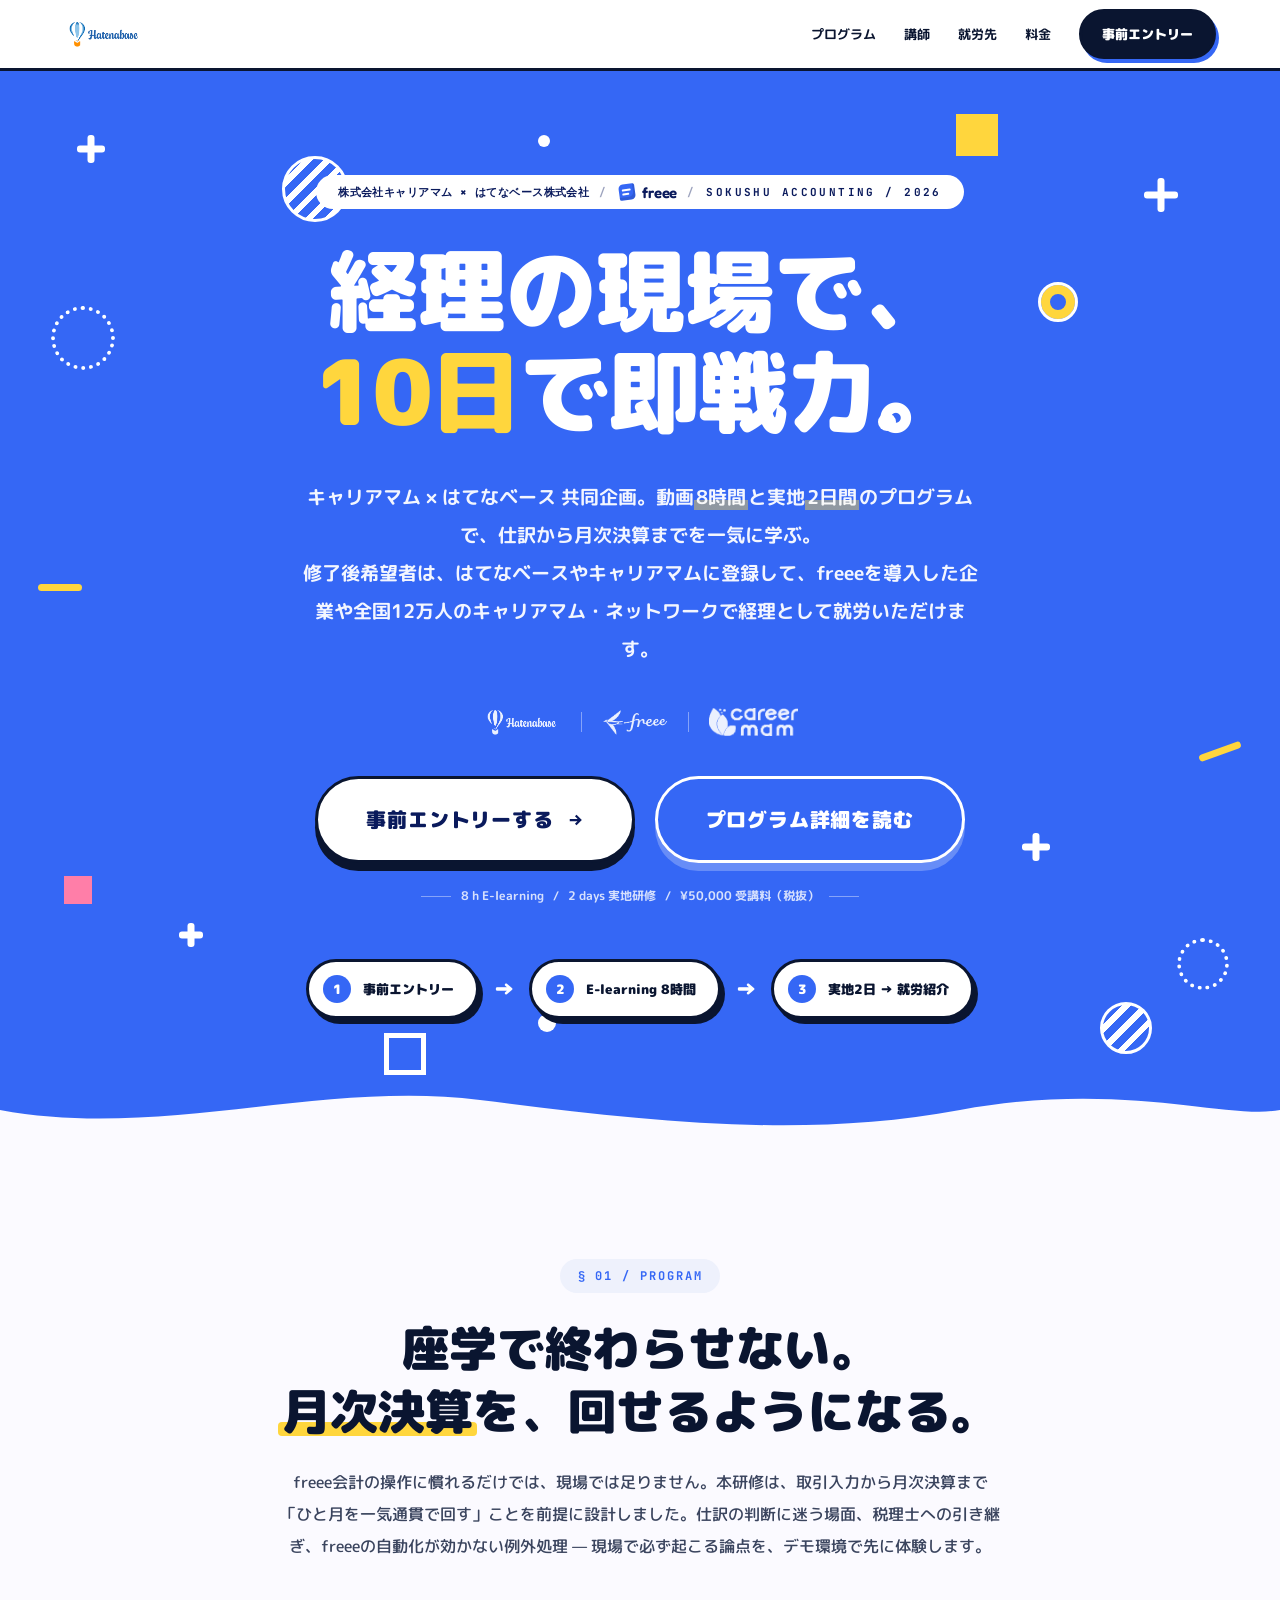
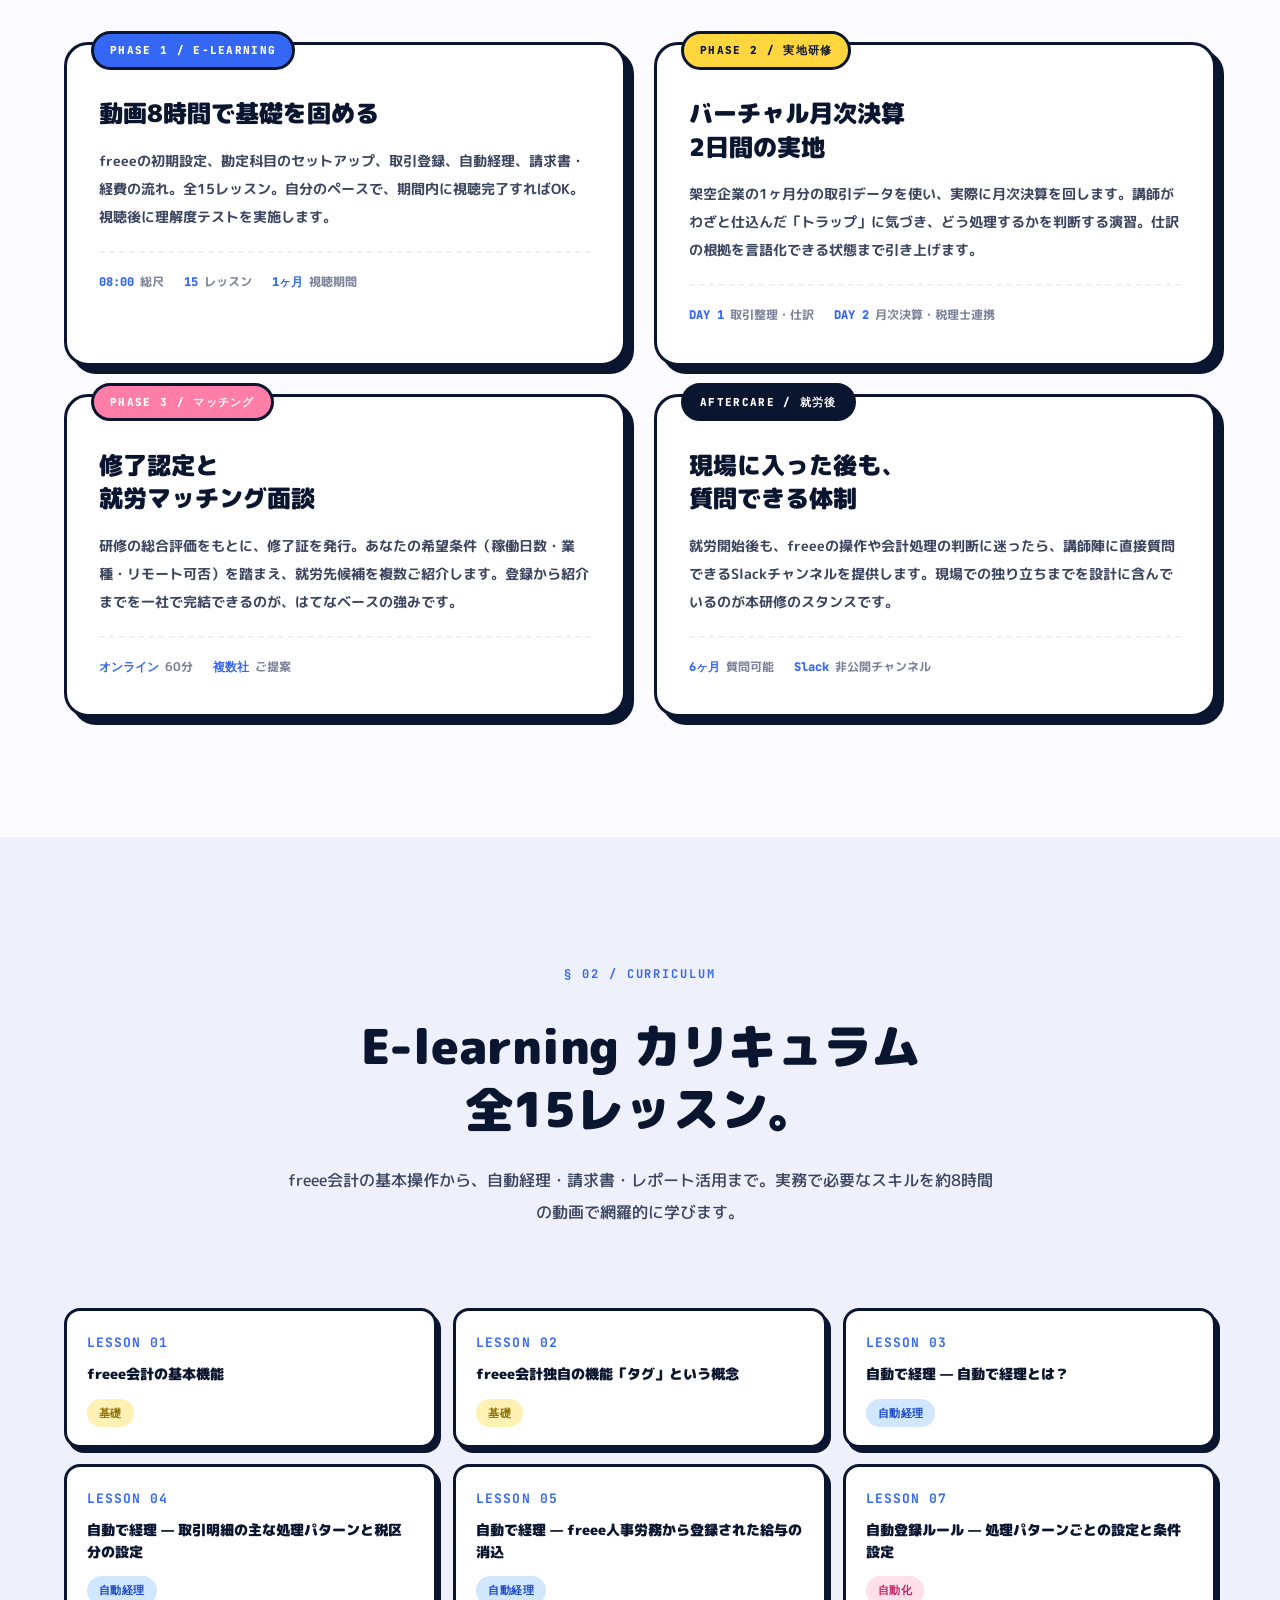
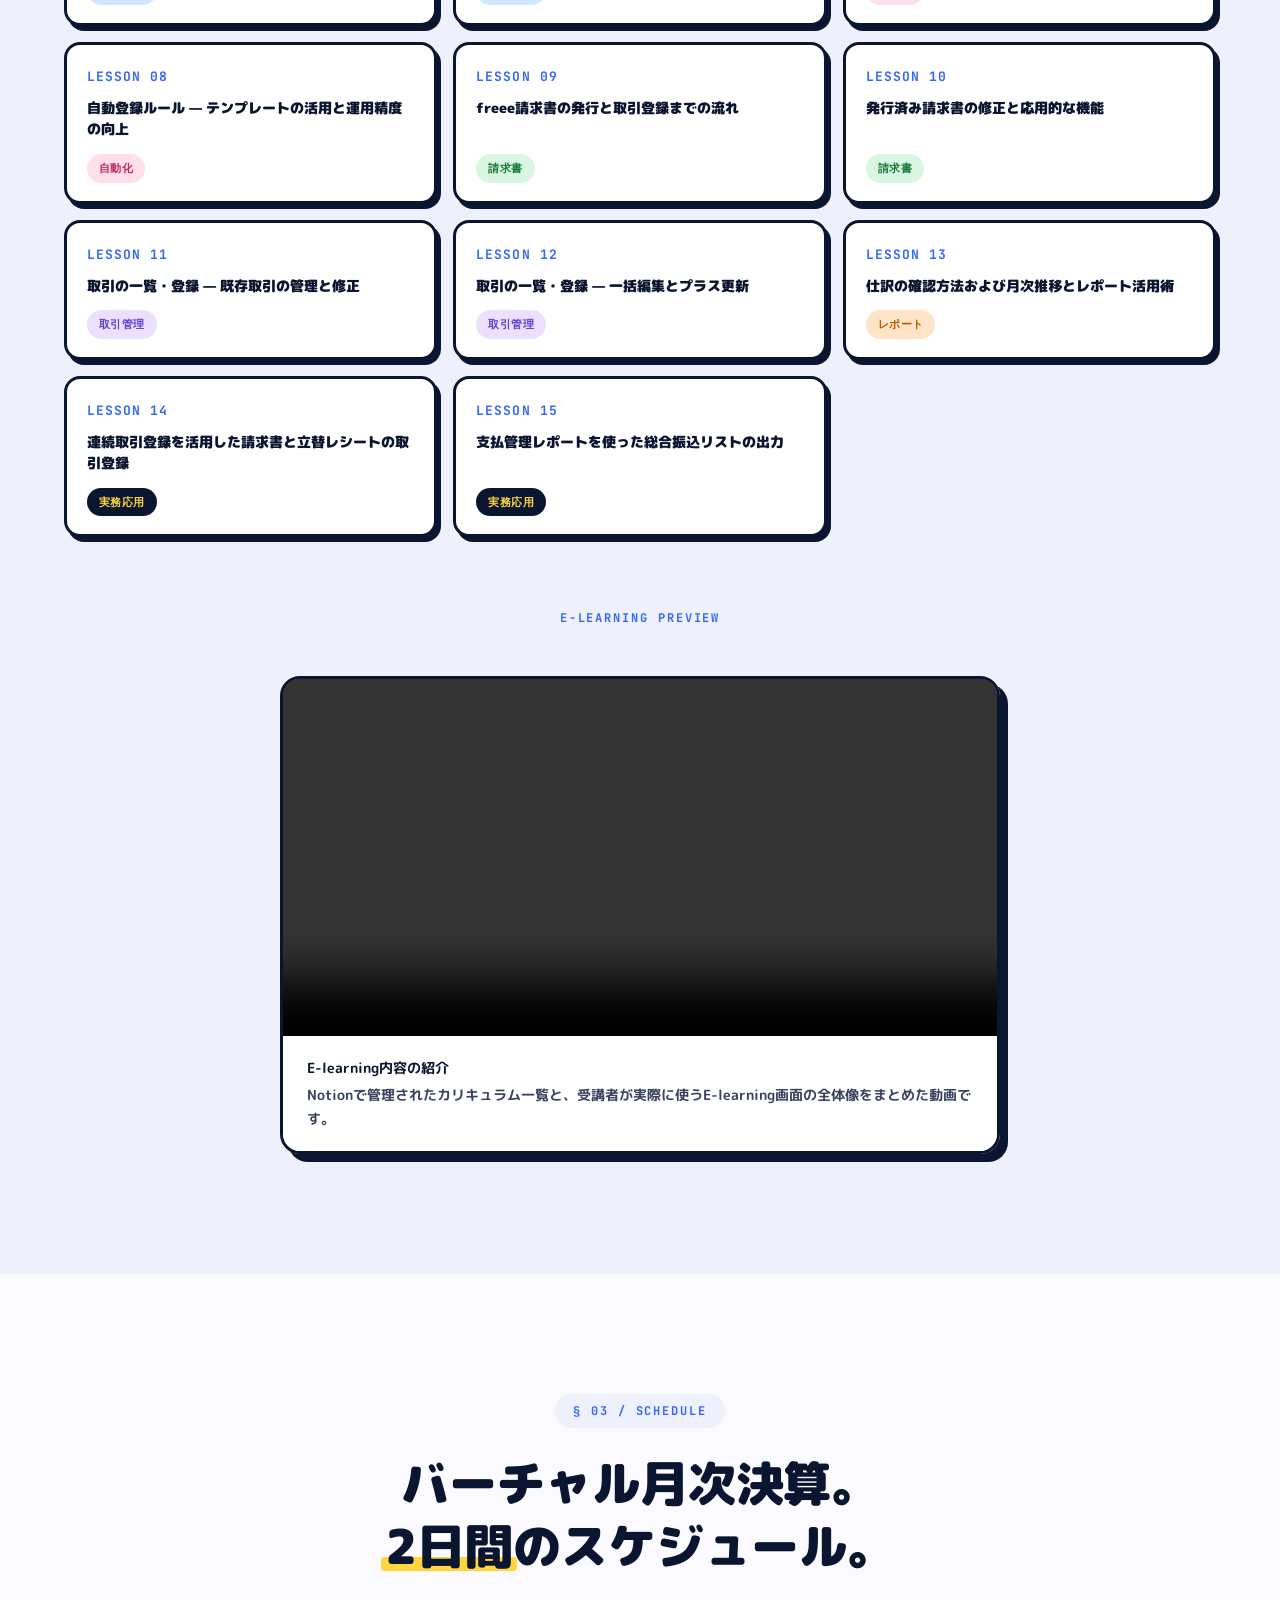
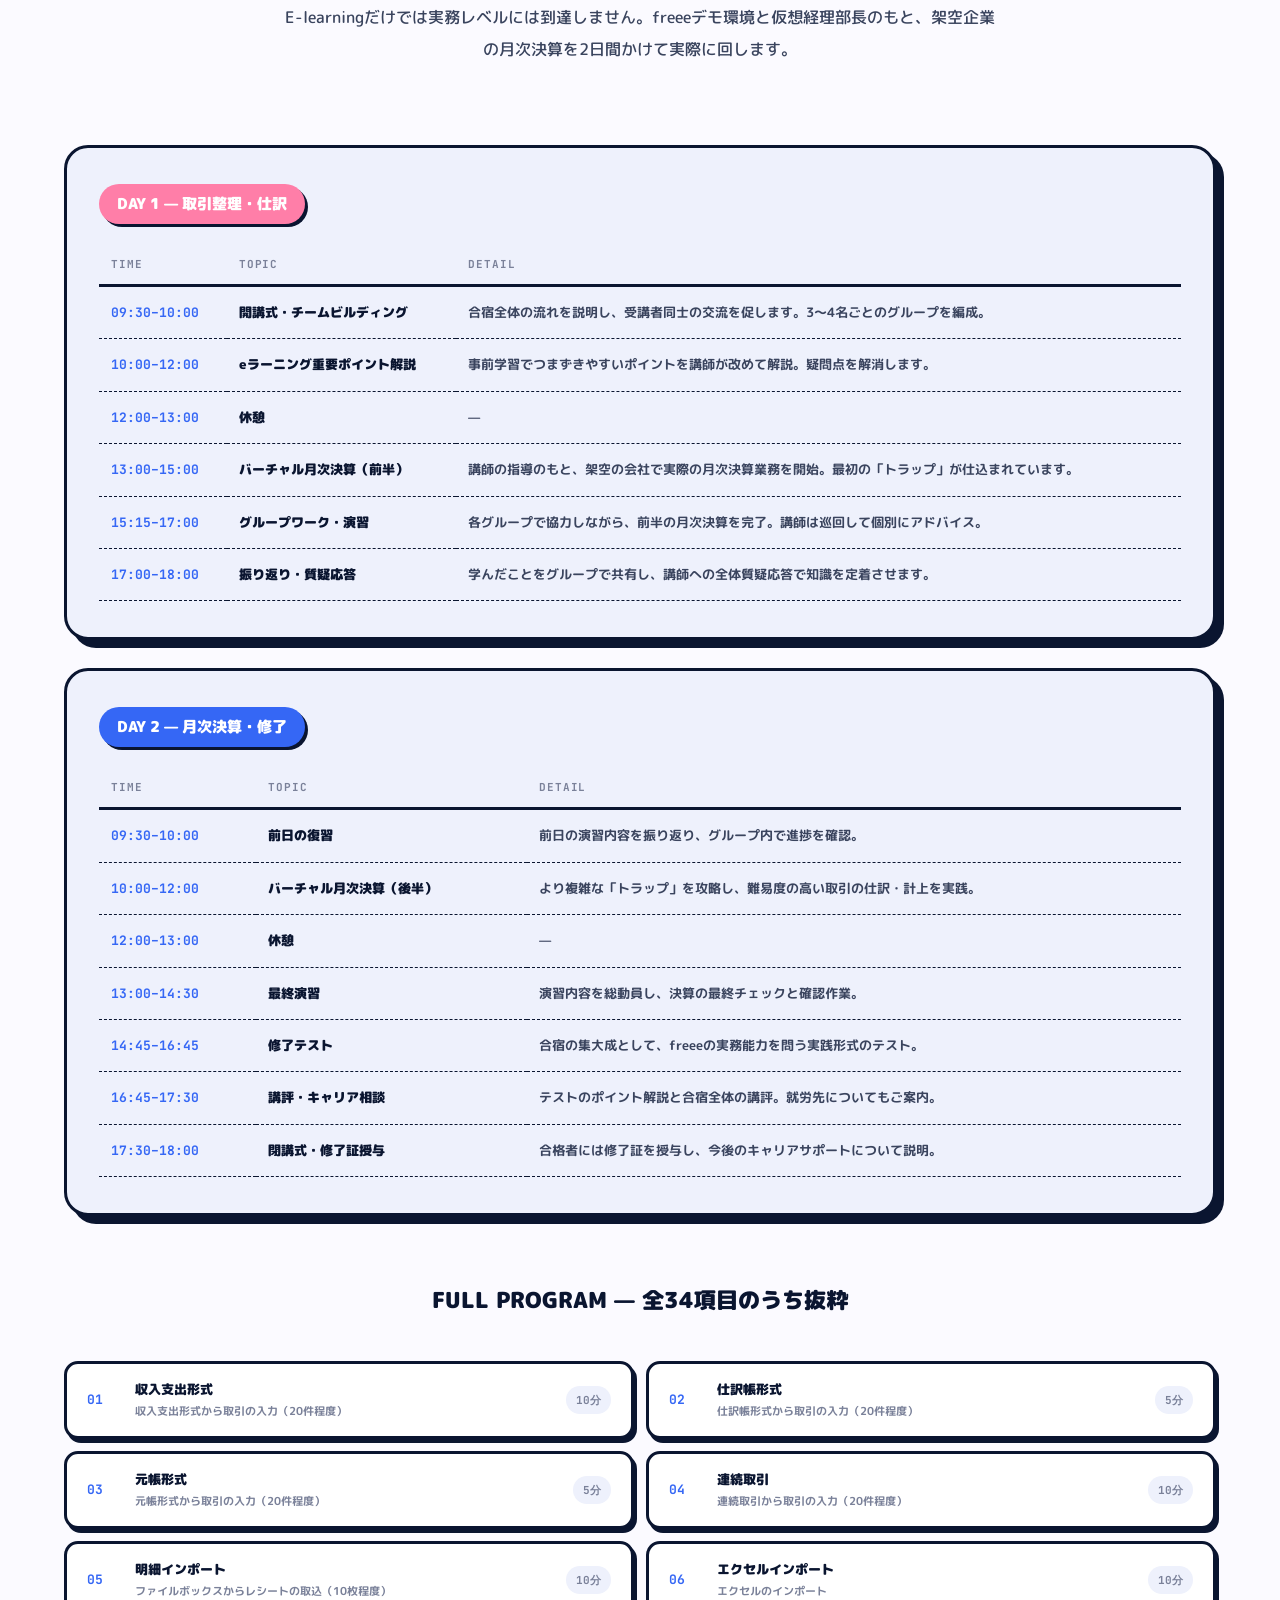
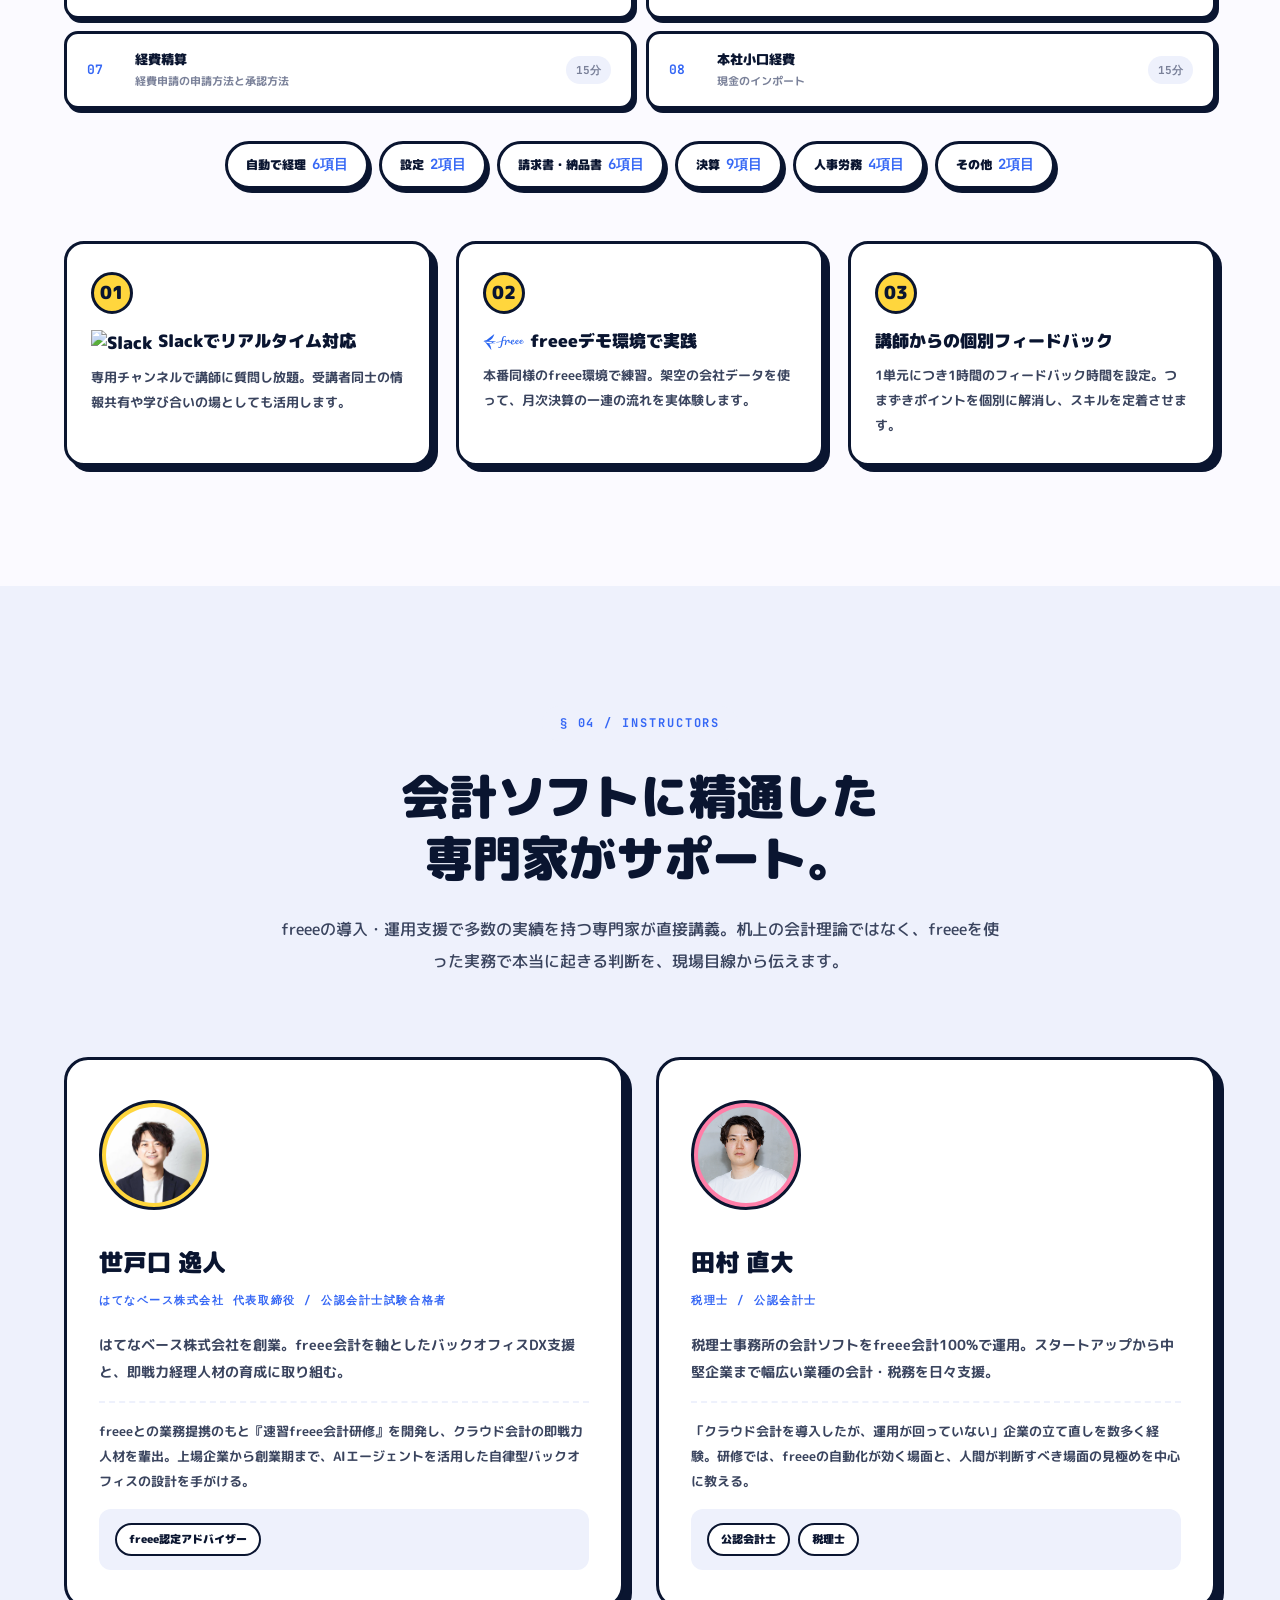
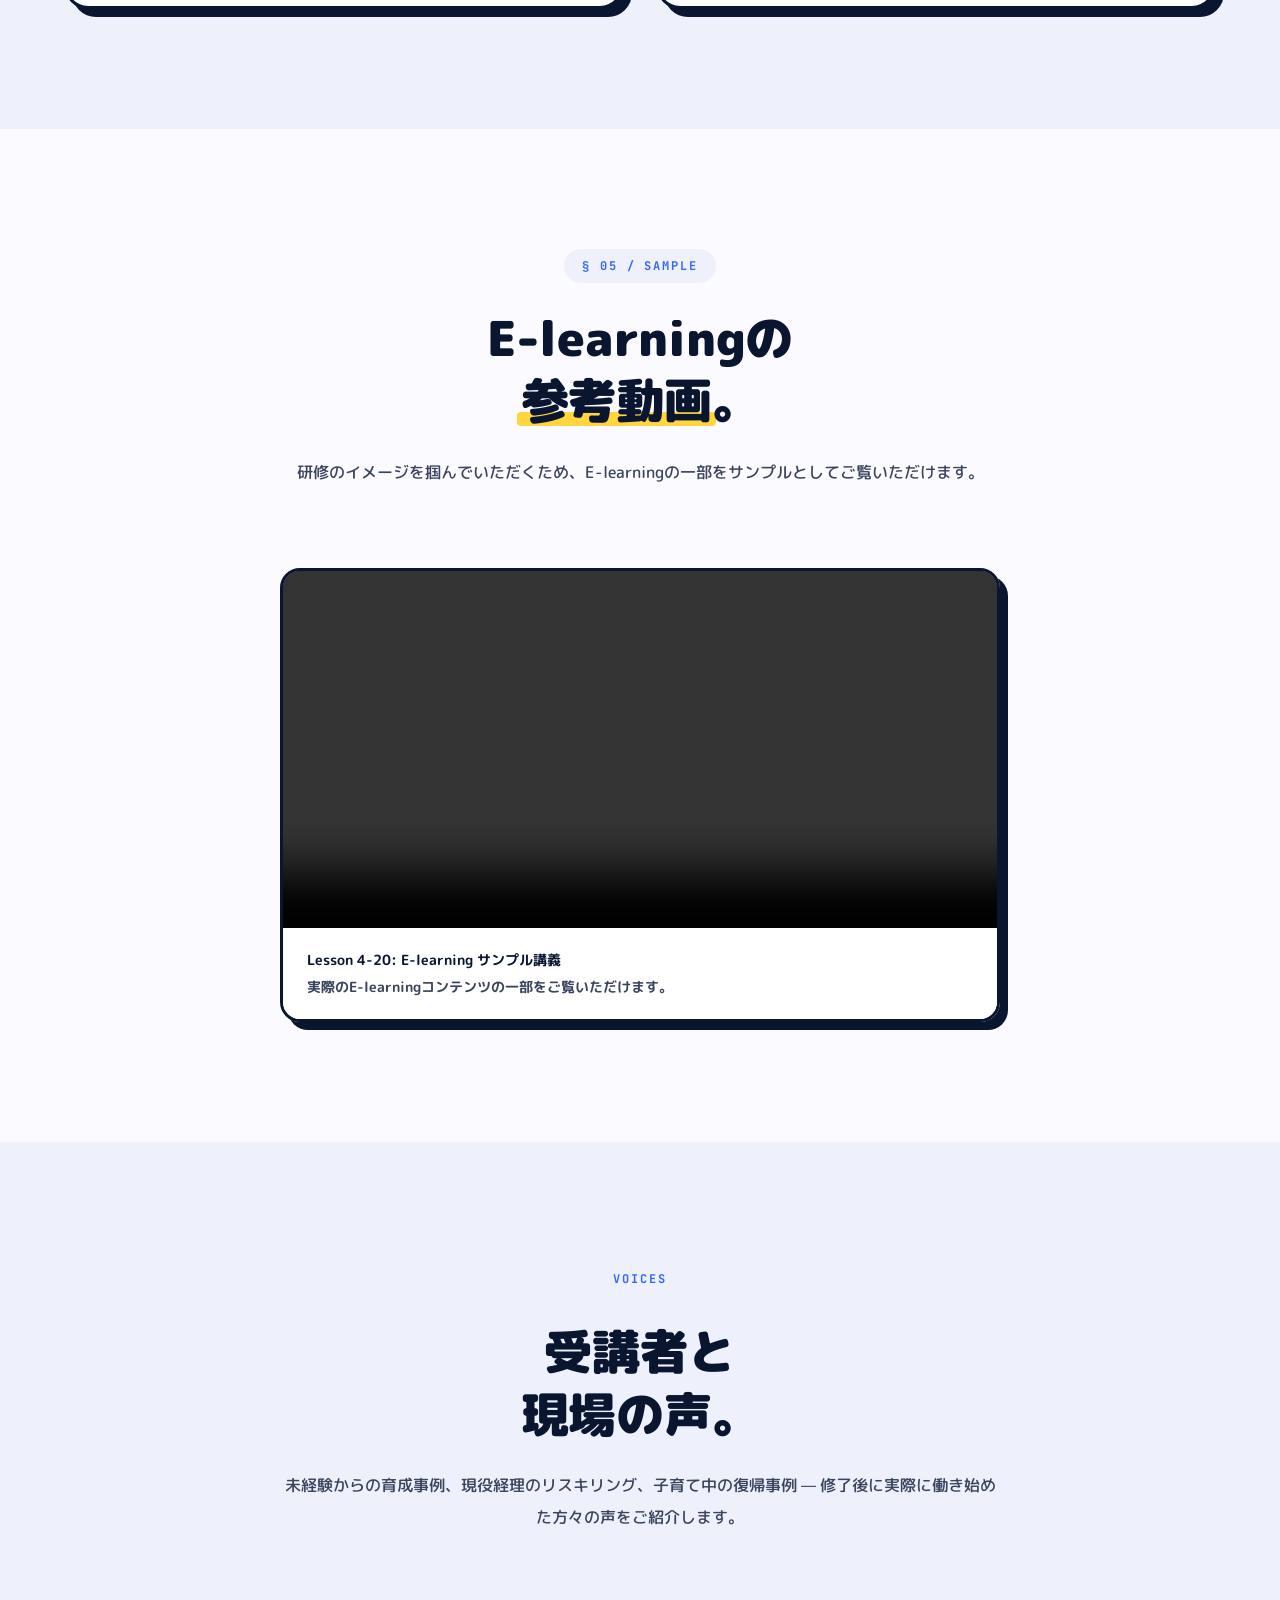
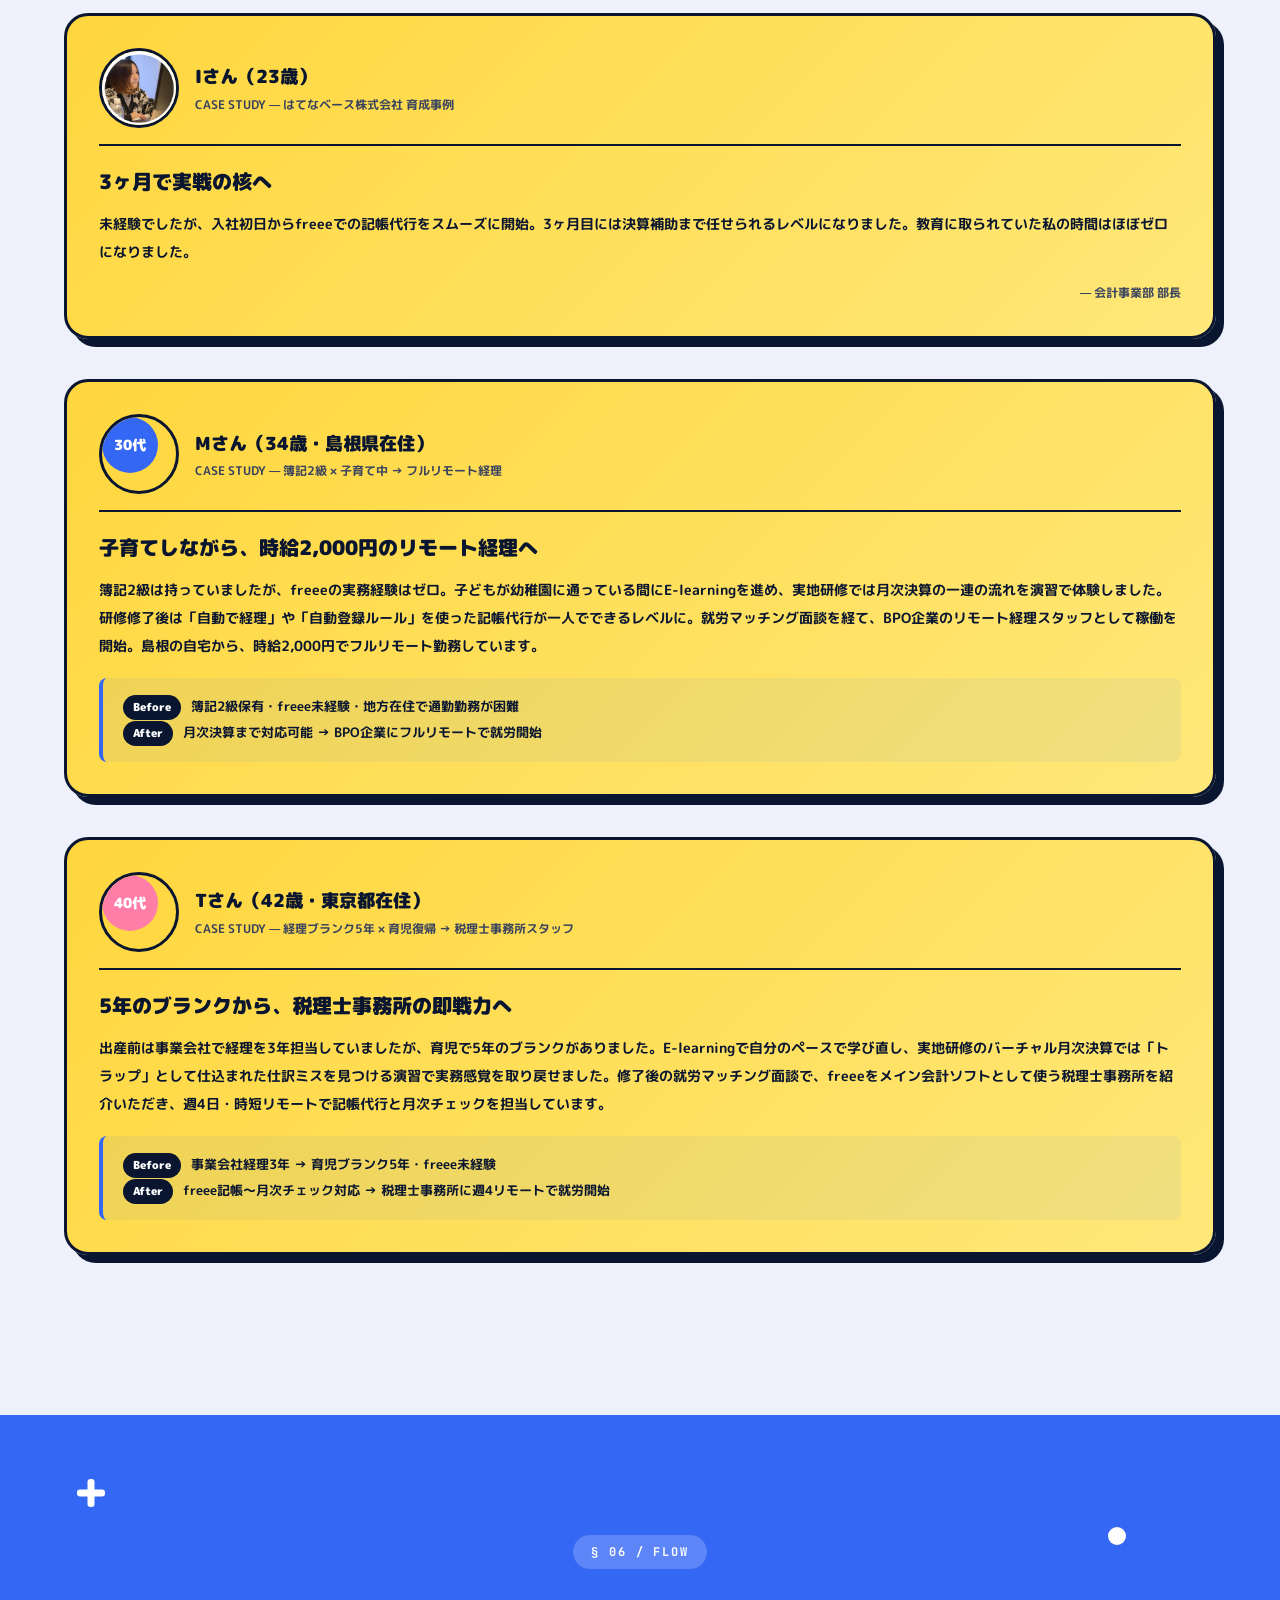
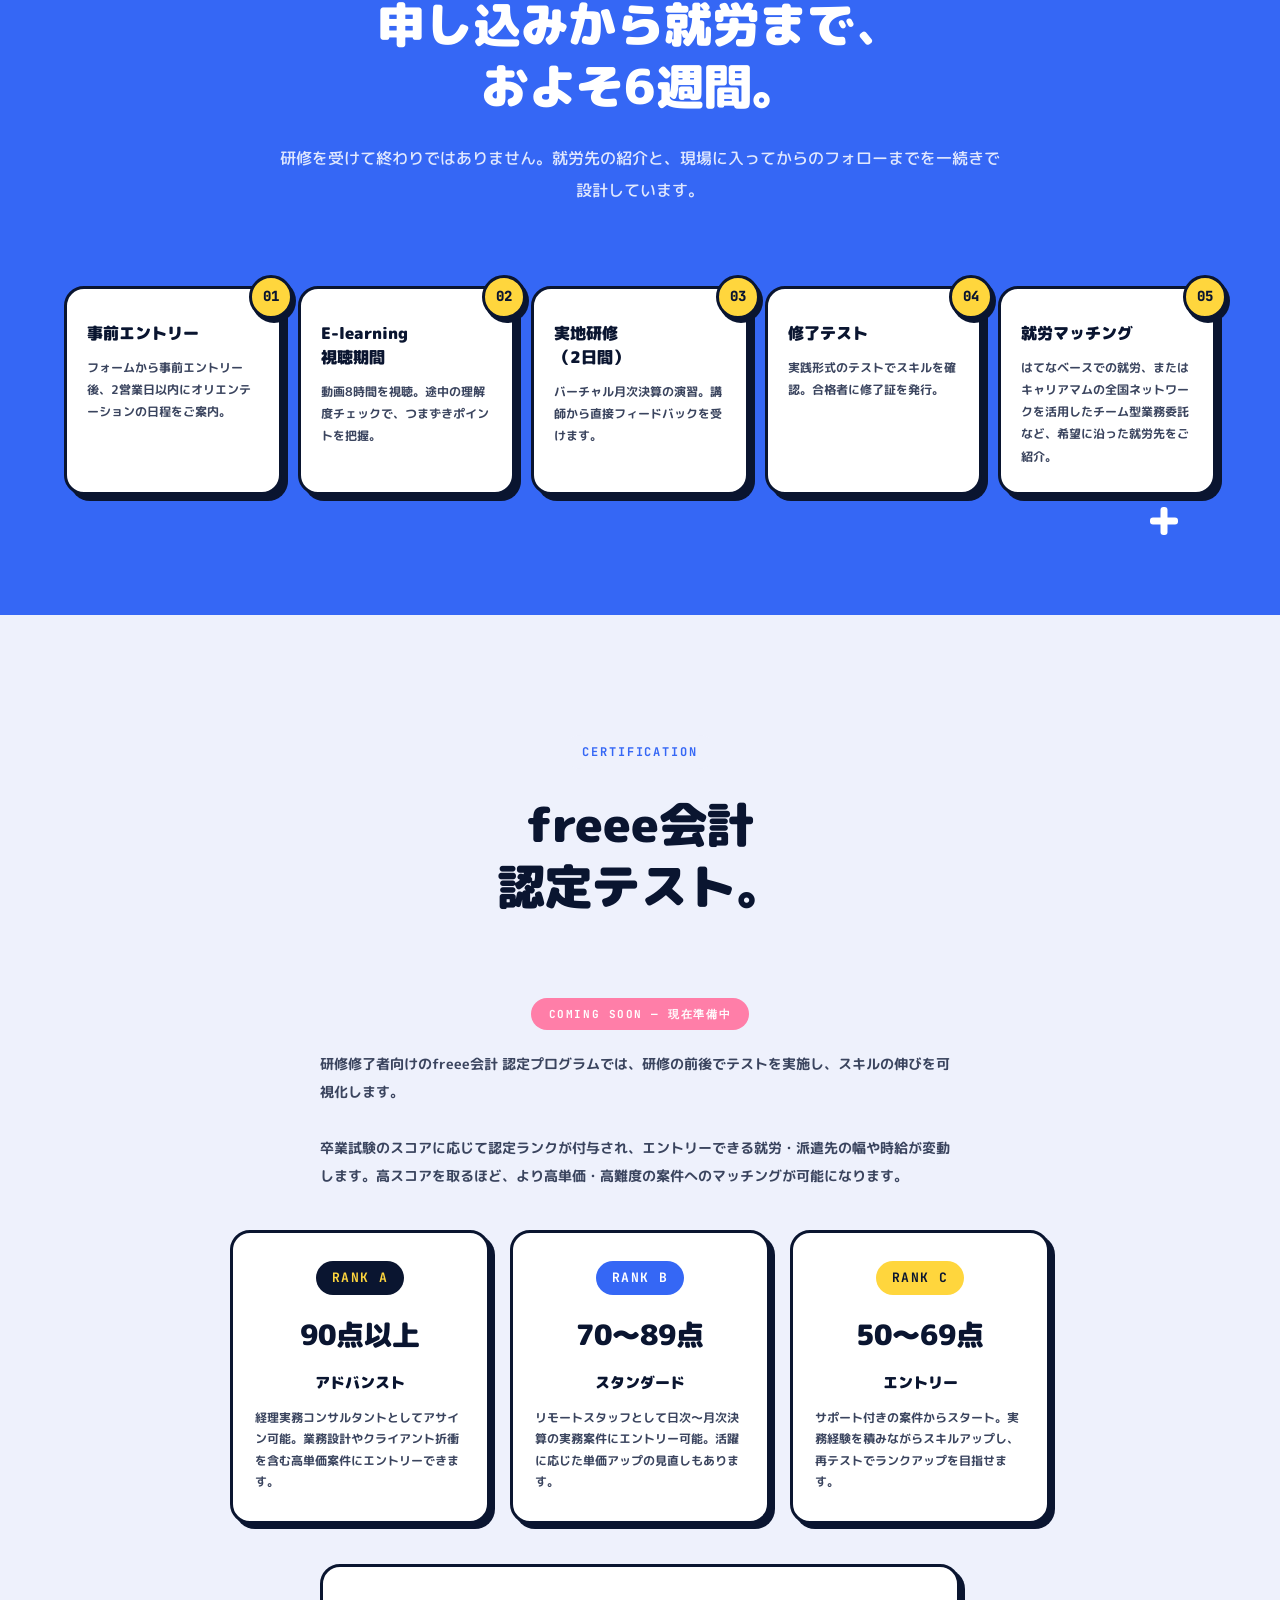
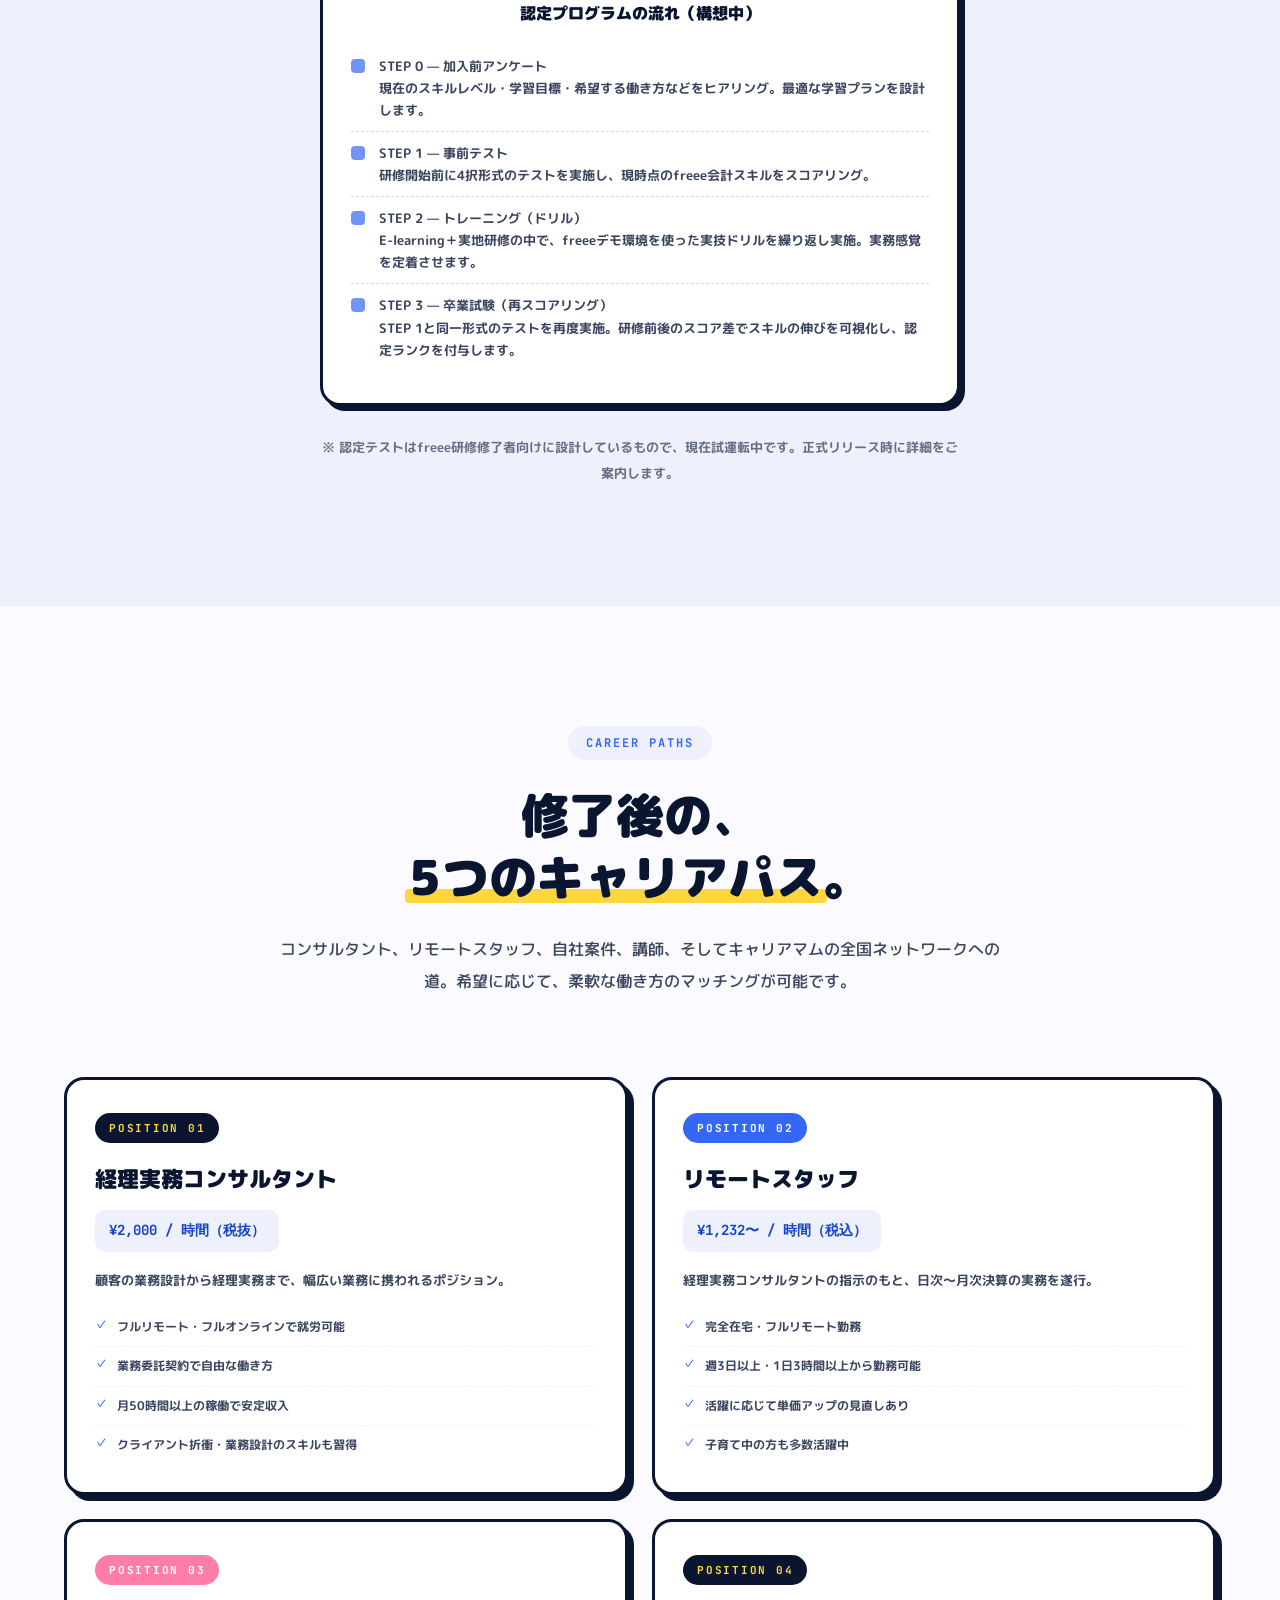
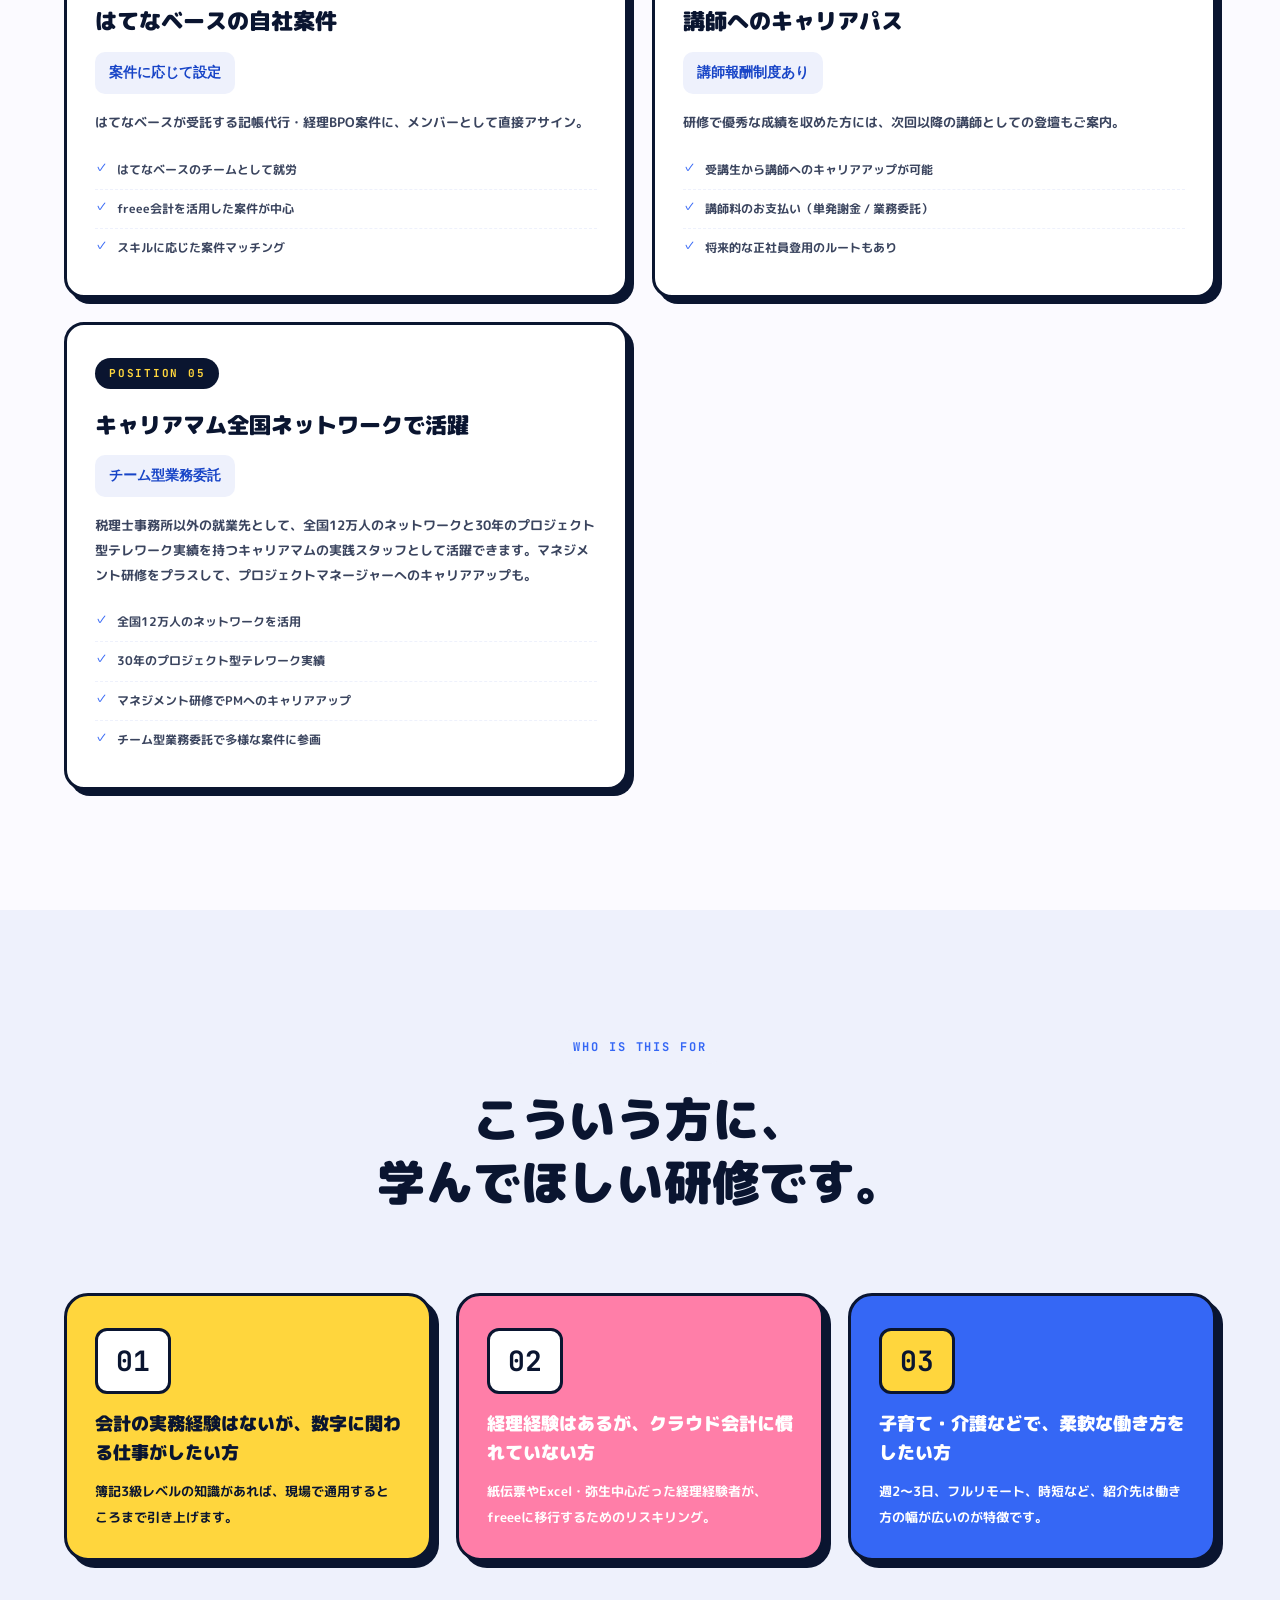
==== commit b7608892: "docs(career-mom): 堤さんご指摘の文言修正（即戦力・学ぶ・慣れていない・活躍しよう 等） - H1: 「経理の現場に、10日で入る」→「経理の現場で、10日で即戦力」 - ヒーロー本文" ====
--- a/career-mom/index.html
+++ b/career-mom/index.html
@@ -7,7 +7,7 @@
 <meta name="description" content="株式会社キャリアマムとはてなベース株式会社の共同企画。動画8時間と実地2日で、freee会計の実務スキルを習得。修了後は、はてなベース就労またはキャリアマム全国ネットワークでの就労先をご紹介。受講料¥50,000（税抜）。" />
 <link rel="icon" type="image/svg+xml" href="../favicon.svg" />
 <meta property="og:title" content="速習 freee 会計研修｜キャリアマム × はてなベース 共同企画" />
-<meta property="og:description" content="株式会社キャリアマム × はてなベース株式会社 共同企画。動画8時間と実地2日で、freee会計の実務スキルを習得。修了後は就労先候補を複数ご紹介。受講料¥50,000（税抜）。" />
+<meta property="og:description" content="株式会社キャリアマム × はてなベース株式会社 共同企画。動画8時間と実地2日で、freee会計の実務スキルを習得。修了後はキャリアマム・はてなベース両社のネットワークから就労先をご紹介。受講料¥50,000（税抜）。" />
 <meta property="og:image" content="https://hatenabase.github.io/hatenabase-freee-training/images/ogp.png" />
 <meta property="og:type" content="website" />
 <meta property="og:url" content="https://hatenabase.github.io/hatenabase-freee-training/career-mom/" />
@@ -68,13 +68,13 @@
     </div>
 
     <h1 class="hero-h">
-      <span class="line">経理の現場に、</span>
-      <span class="line"><em>10日</em>で入る。</span>
+      <span class="line">経理の現場で、</span>
+      <span class="line"><em>10日</em>で即戦力。</span>
     </h1>
 
     <p class="hero-sub">
-      キャリアマム × はてなベース 共同企画。動画<span class="mark">8時間</span>と実地<span class="mark">2日間</span>のプログラムで、仕訳から月次決算までを一気に通す。<br />
-      修了した方には、はてなベースのメンバーとして freee を導入した企業への就労先候補を複数ご紹介。または、全国12万人のネットワークを持つキャリアマムのチーム型業務委託でも力を発揮できます。
+      キャリアマム × はてなベース 共同企画。動画<span class="mark">8時間</span>と実地<span class="mark">2日間</span>のプログラムで、仕訳から月次決算までを一気に学ぶ。<br />
+      修了後希望者は、はてなベースやキャリアマムに登録して、freeeを導入した企業や全国12万人のキャリアマム・ネットワークで経理として就労いただけます。
     </p>
 
     <div class="hero-logos">
@@ -629,7 +629,7 @@
   <div class="wrap">
     <div class="sec-head fade">
       <div class="sec-number">WHO IS THIS FOR</div>
-      <h2 class="sec-title">こういう方に、<br /><em>届いてほしい</em>研修です。</h2>
+      <h2 class="sec-title">こういう方に、<br /><em>学んでほしい</em>研修です。</h2>
     </div>
 
     <div class="who-list fade">
@@ -640,7 +640,7 @@
       </div>
       <div class="who-item">
         <div class="who-num">02</div>
-        <div class="who-h">経理経験はあるが、クラウド会計が触れていない方</div>
+        <div class="who-h">経理経験はあるが、クラウド会計に慣れていない方</div>
         <div class="who-p">紙伝票やExcel・弥生中心だった経理経験者が、freeeに移行するためのリスキリング。</div>
       </div>
       <div class="who-item">
@@ -753,10 +753,10 @@
   <div class="wrap" style="position:relative; z-index:2;">
     <div class="final-badge">キャリアマム × はてなベース 共同企画</div>
     <h2 class="final-h">
-      freee会計のスキルを身につけて、<br /><em>経理の現場</em>に入ろう。
+      freee会計のスキルを身につけて、<br /><em>経理の現場</em>で活躍しよう。
     </h2>
     <p class="final-sub">
-      研修修了後は、はてなベースのメンバーとして就労先をご紹介。<br />
+      研修修了後は、はてなベース・キャリアマム両社の出口から、希望に沿った就労先をご紹介。<br />
       50,000円の受講料で、スキルと仕事の両方を手に入れる。
     </p>
 
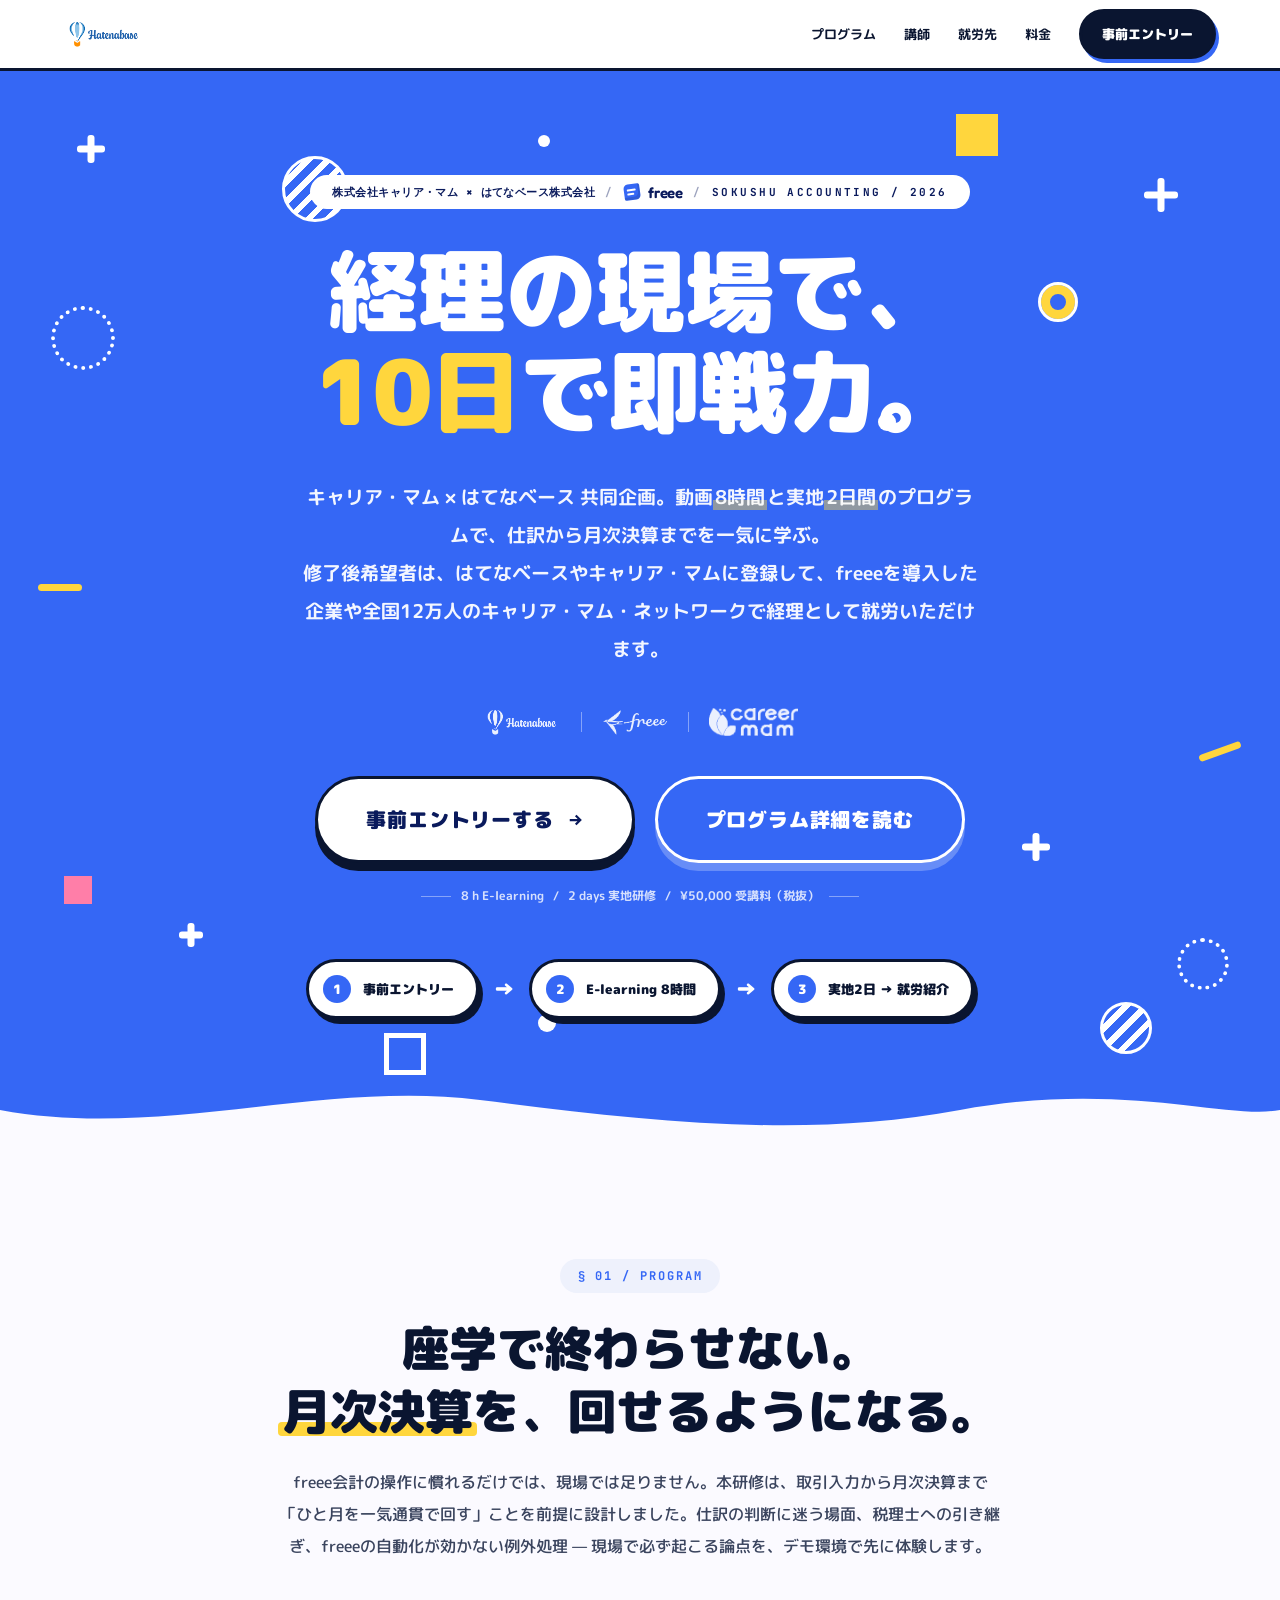
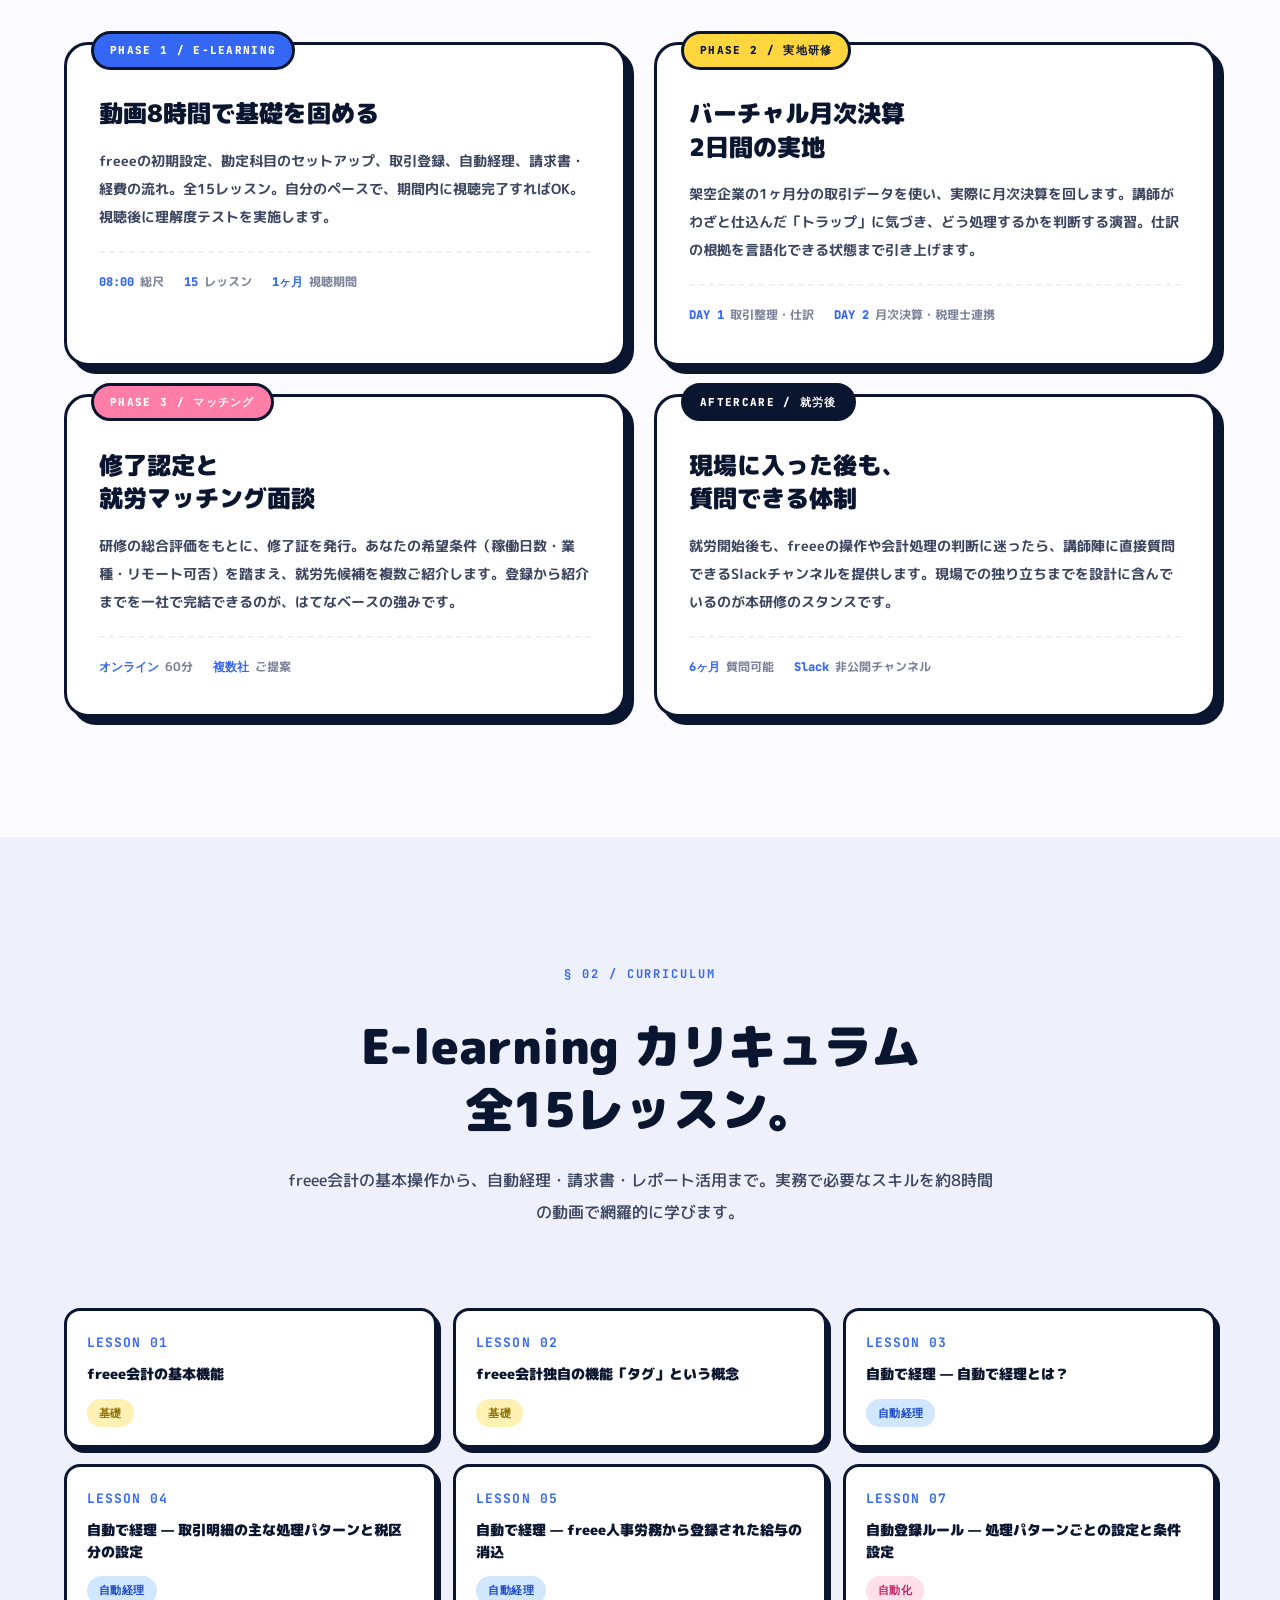
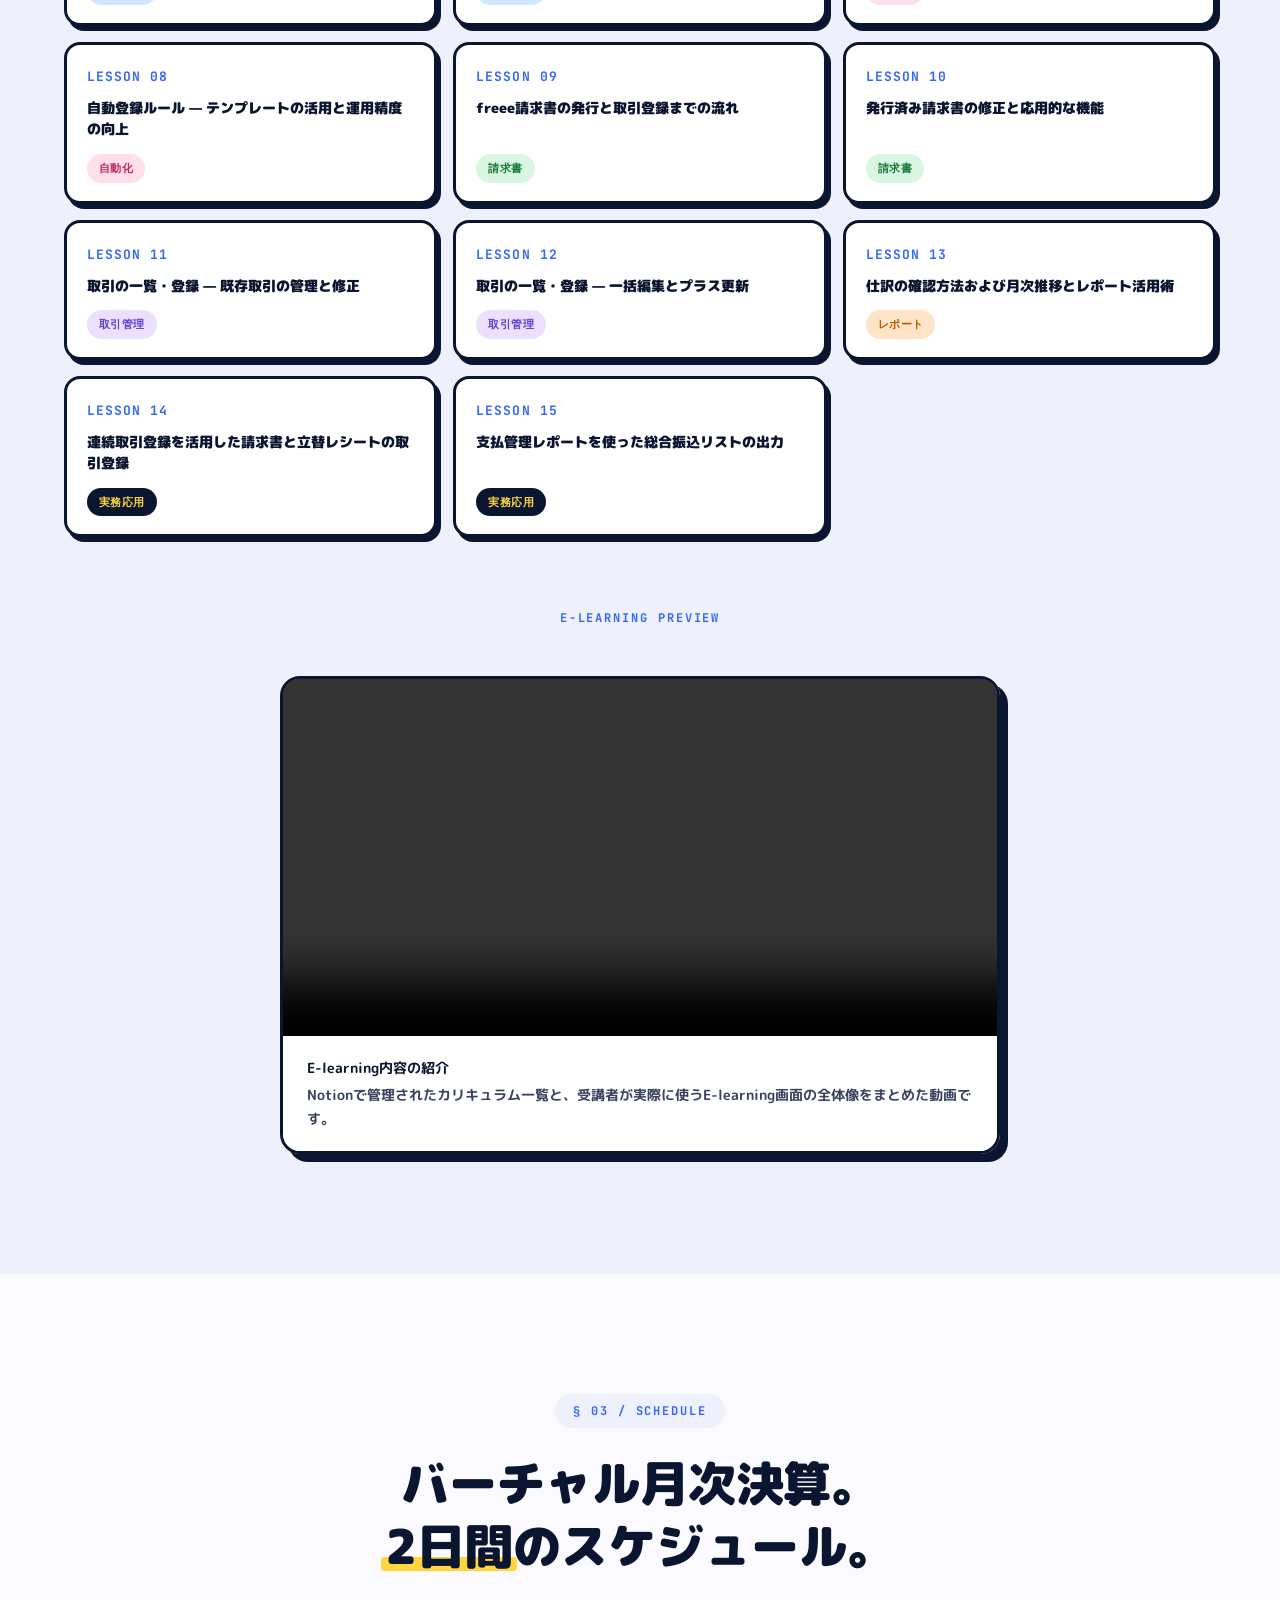
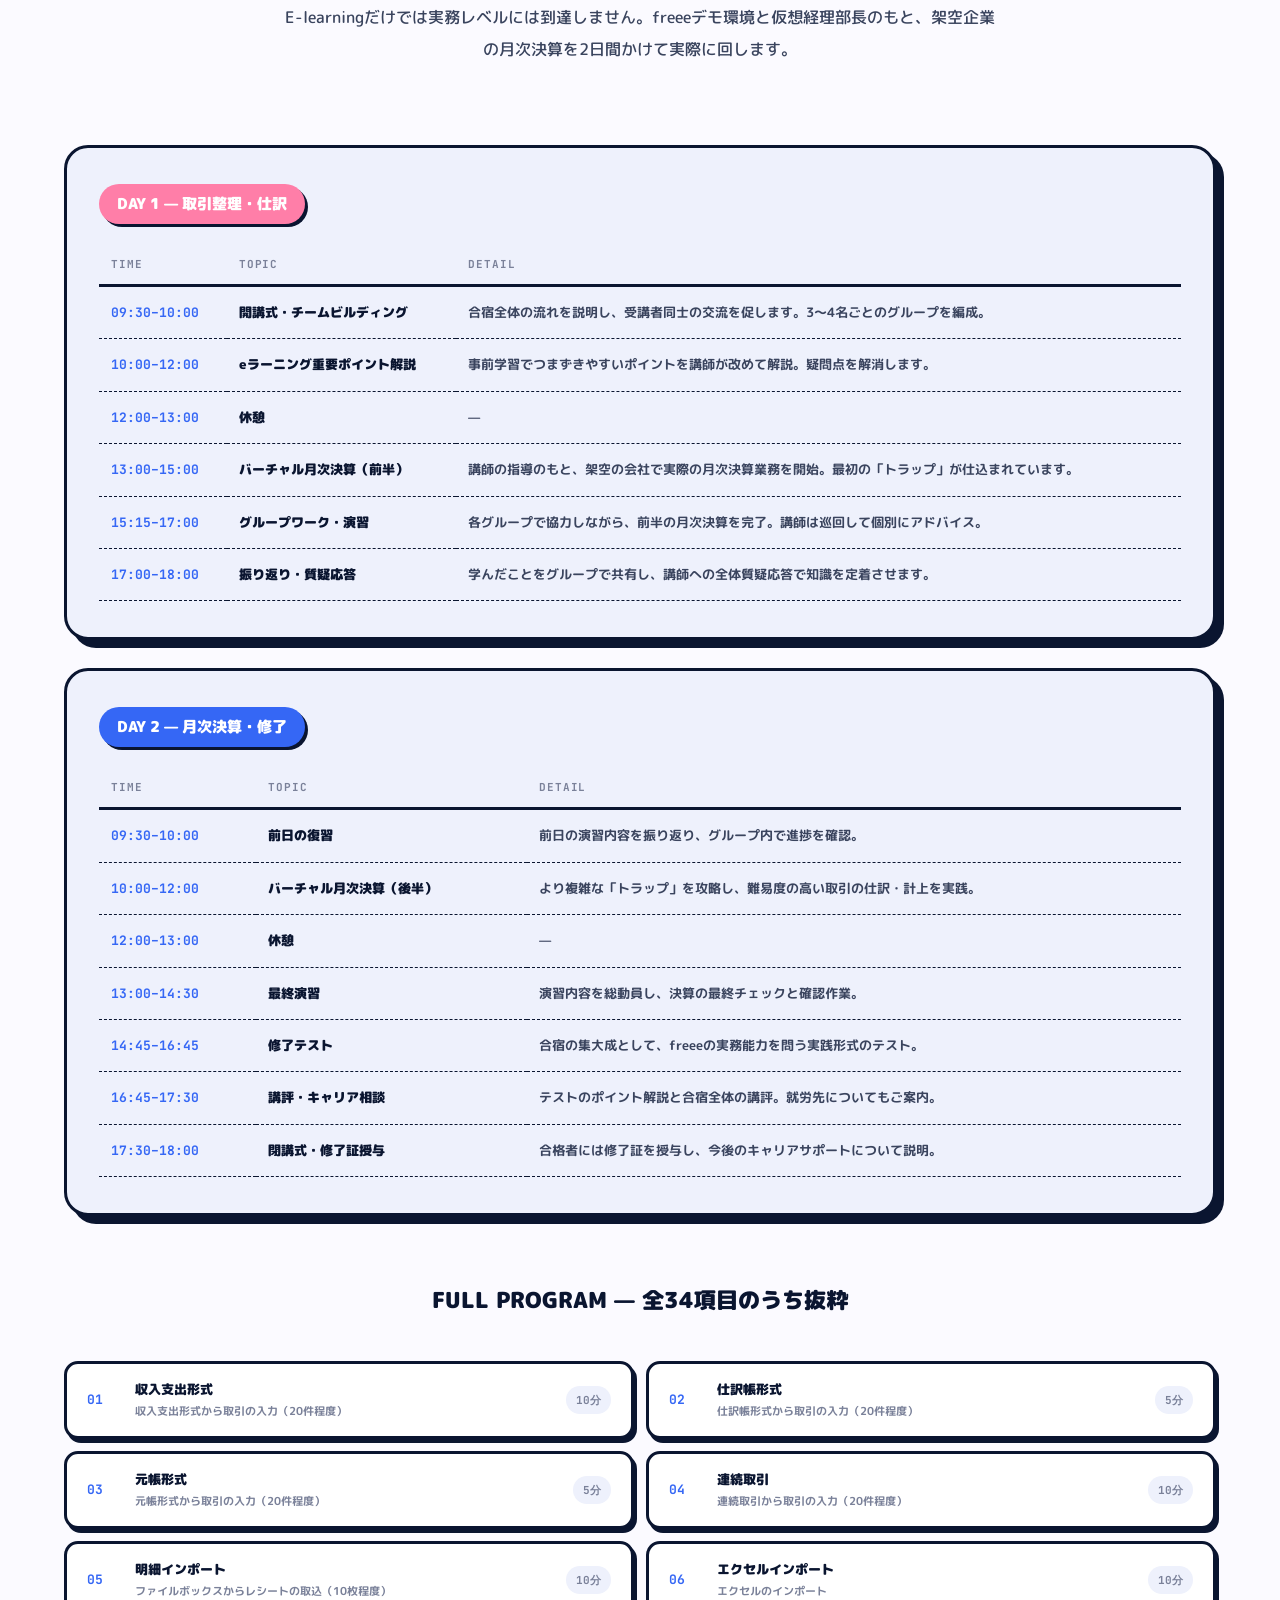
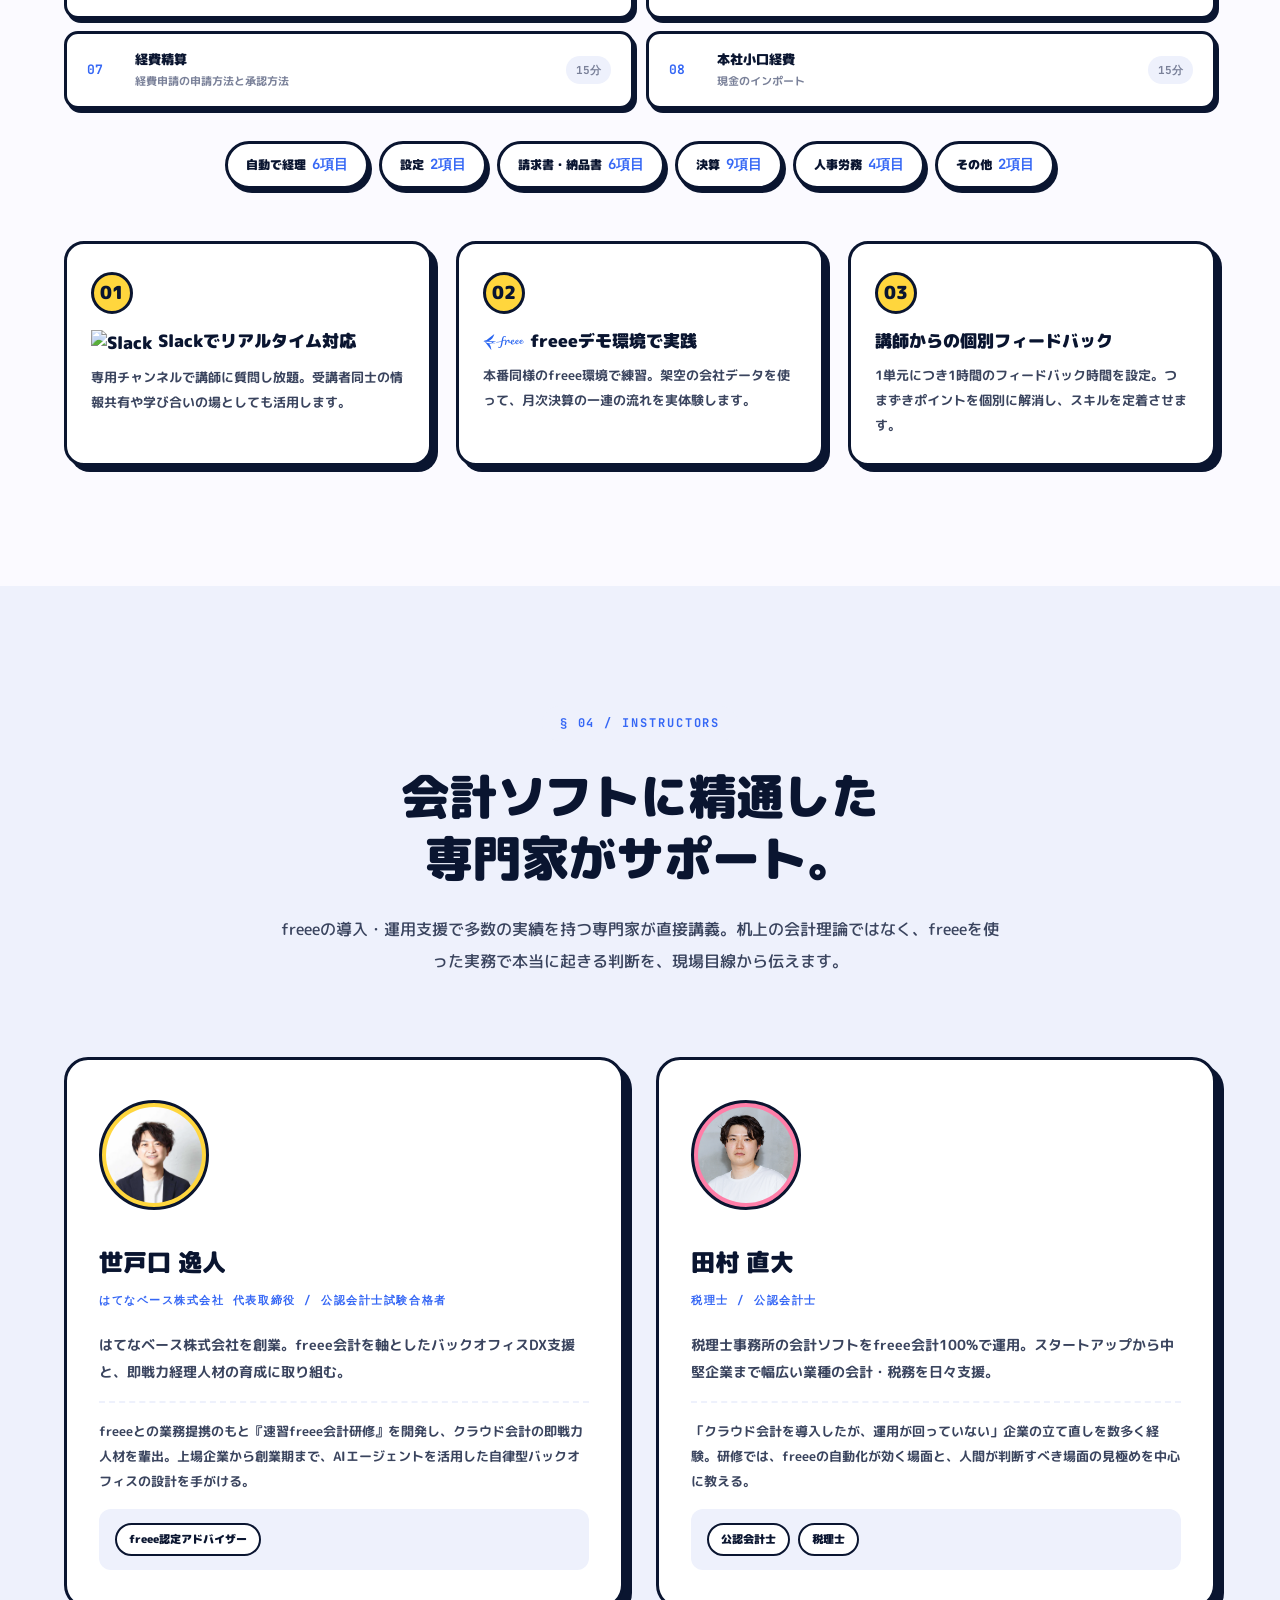
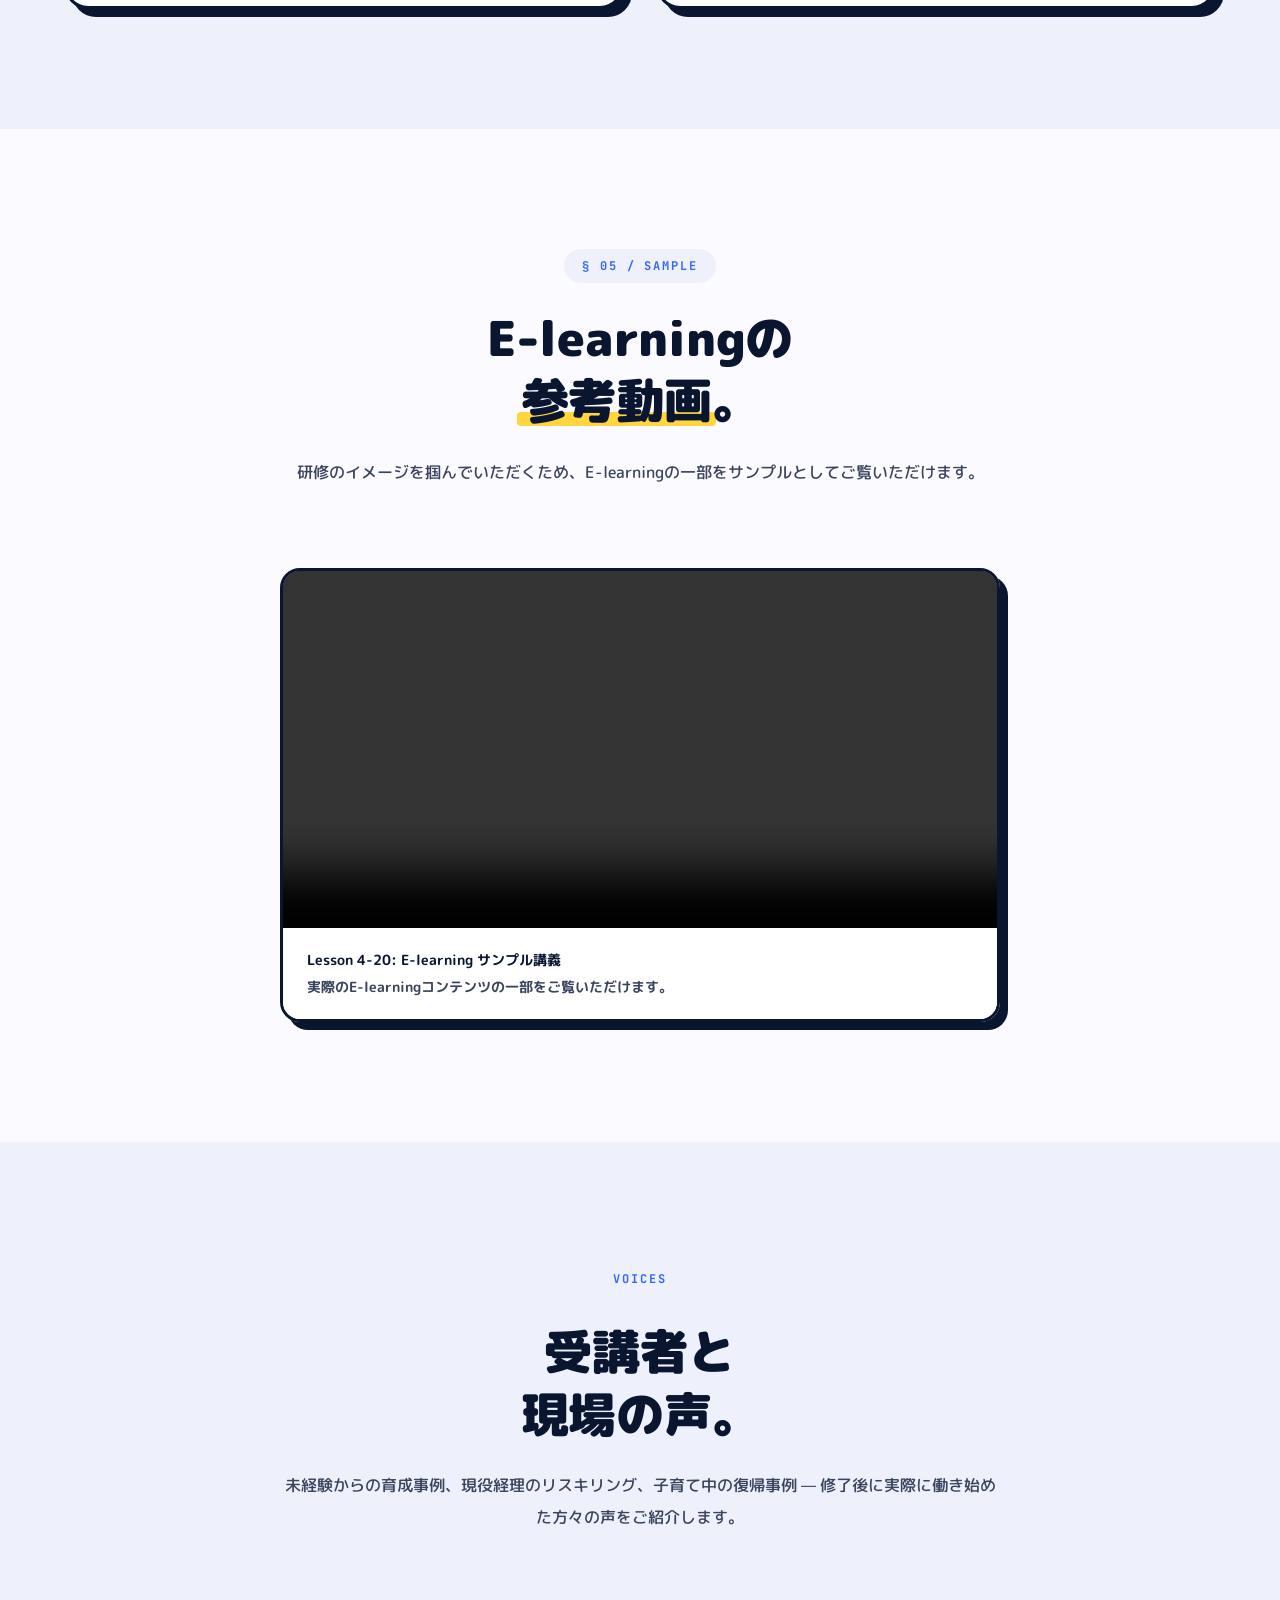
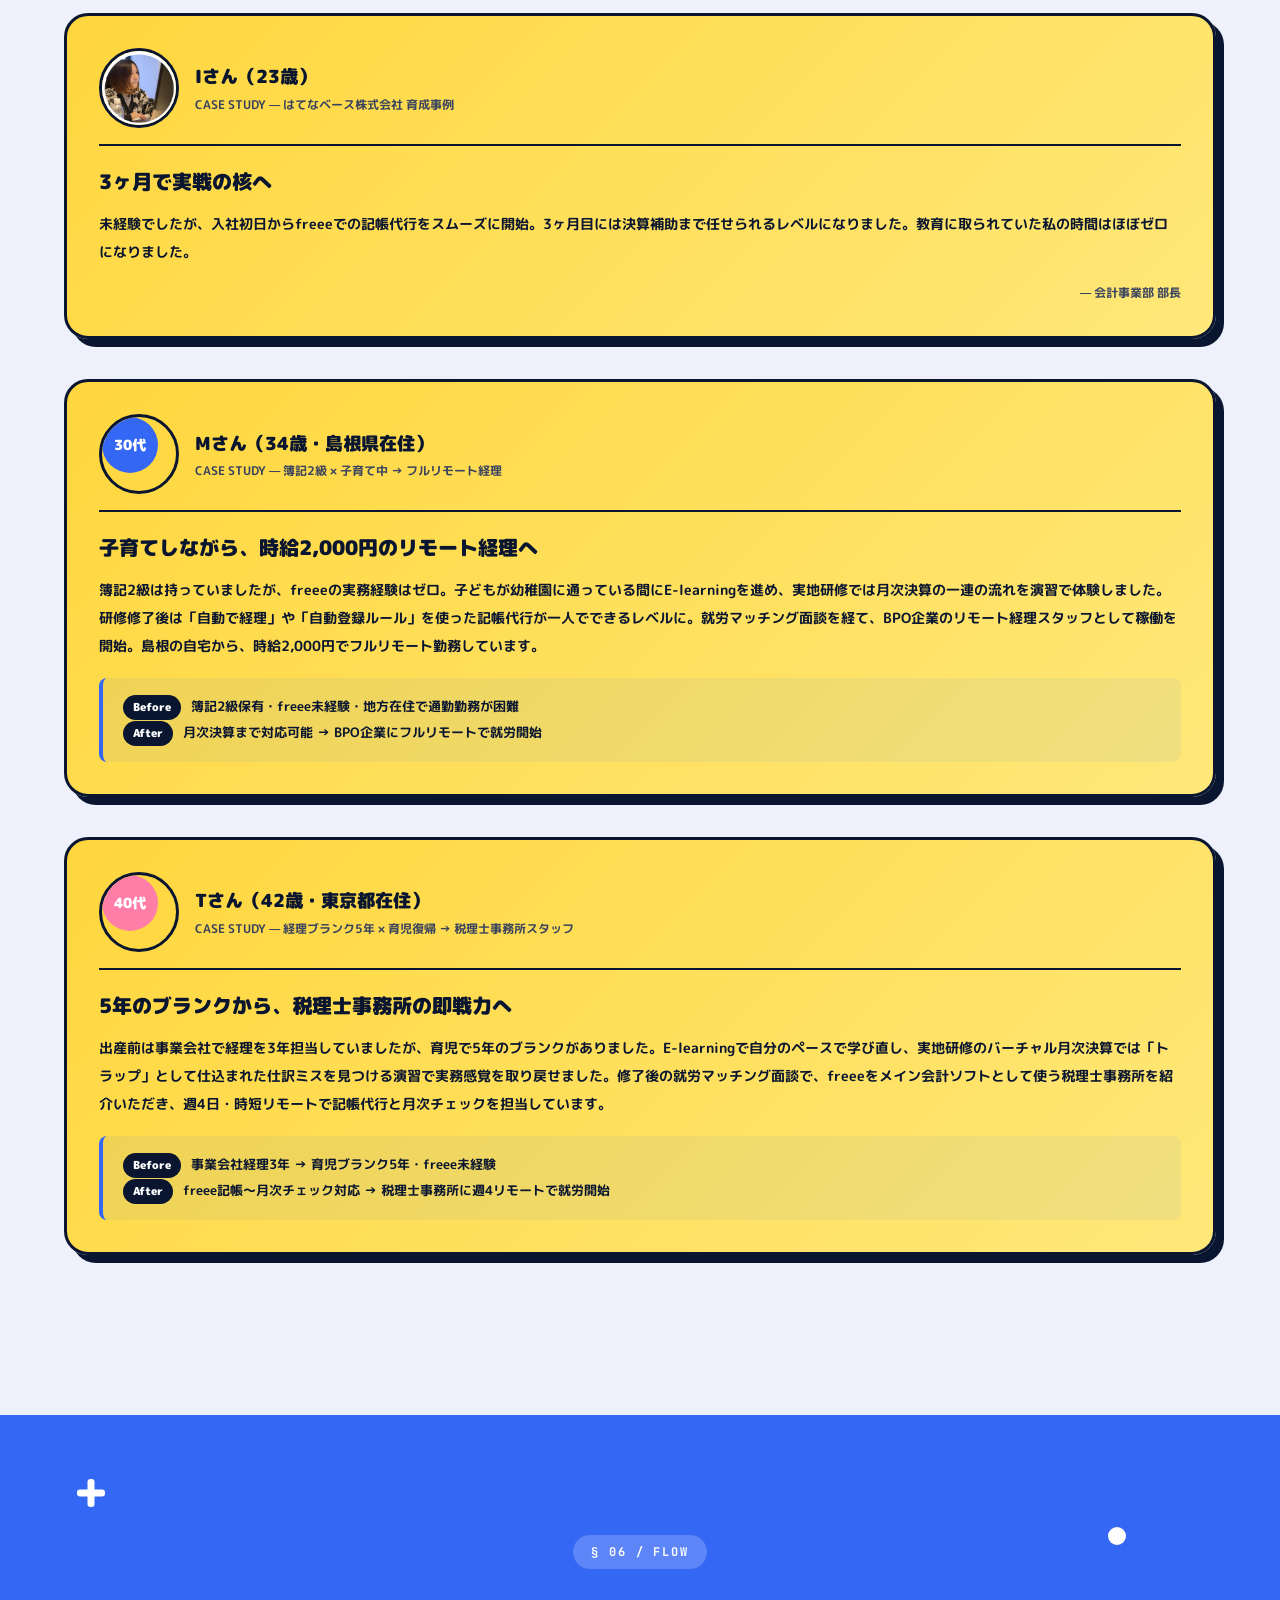
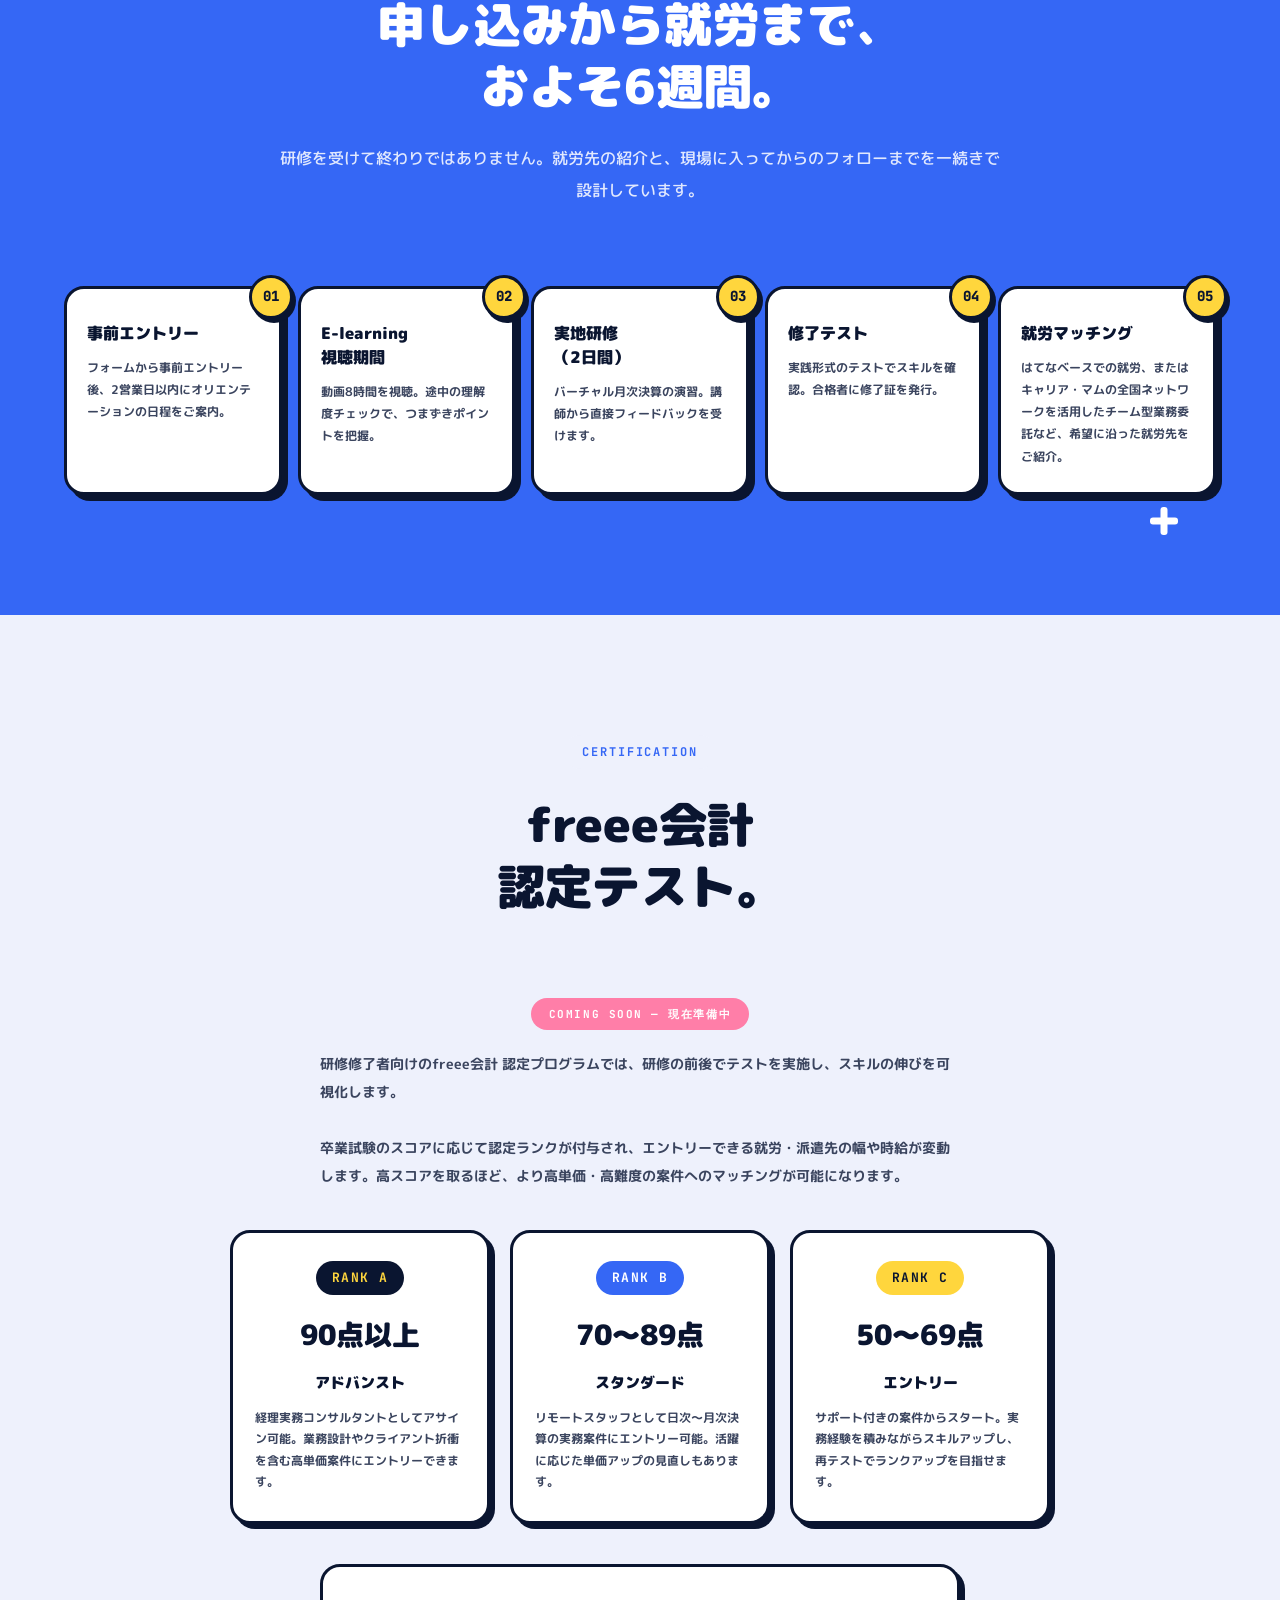
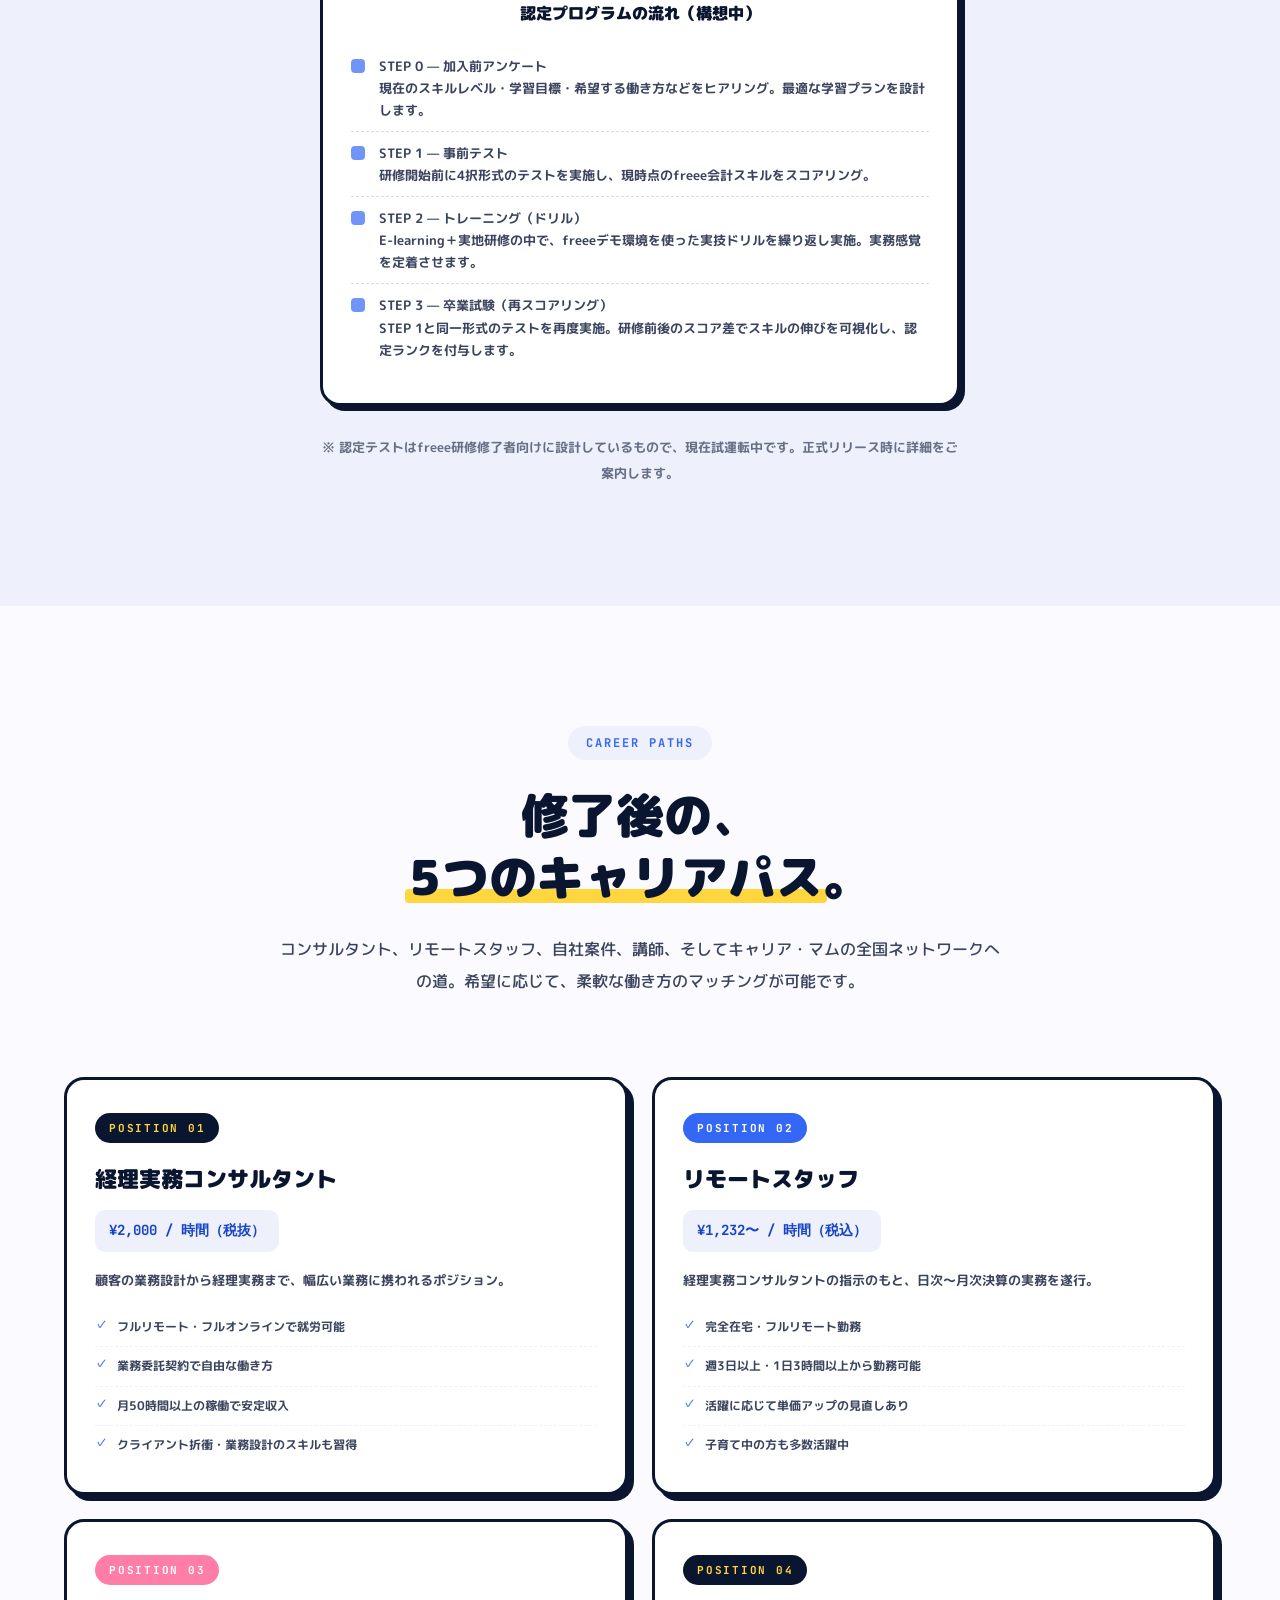
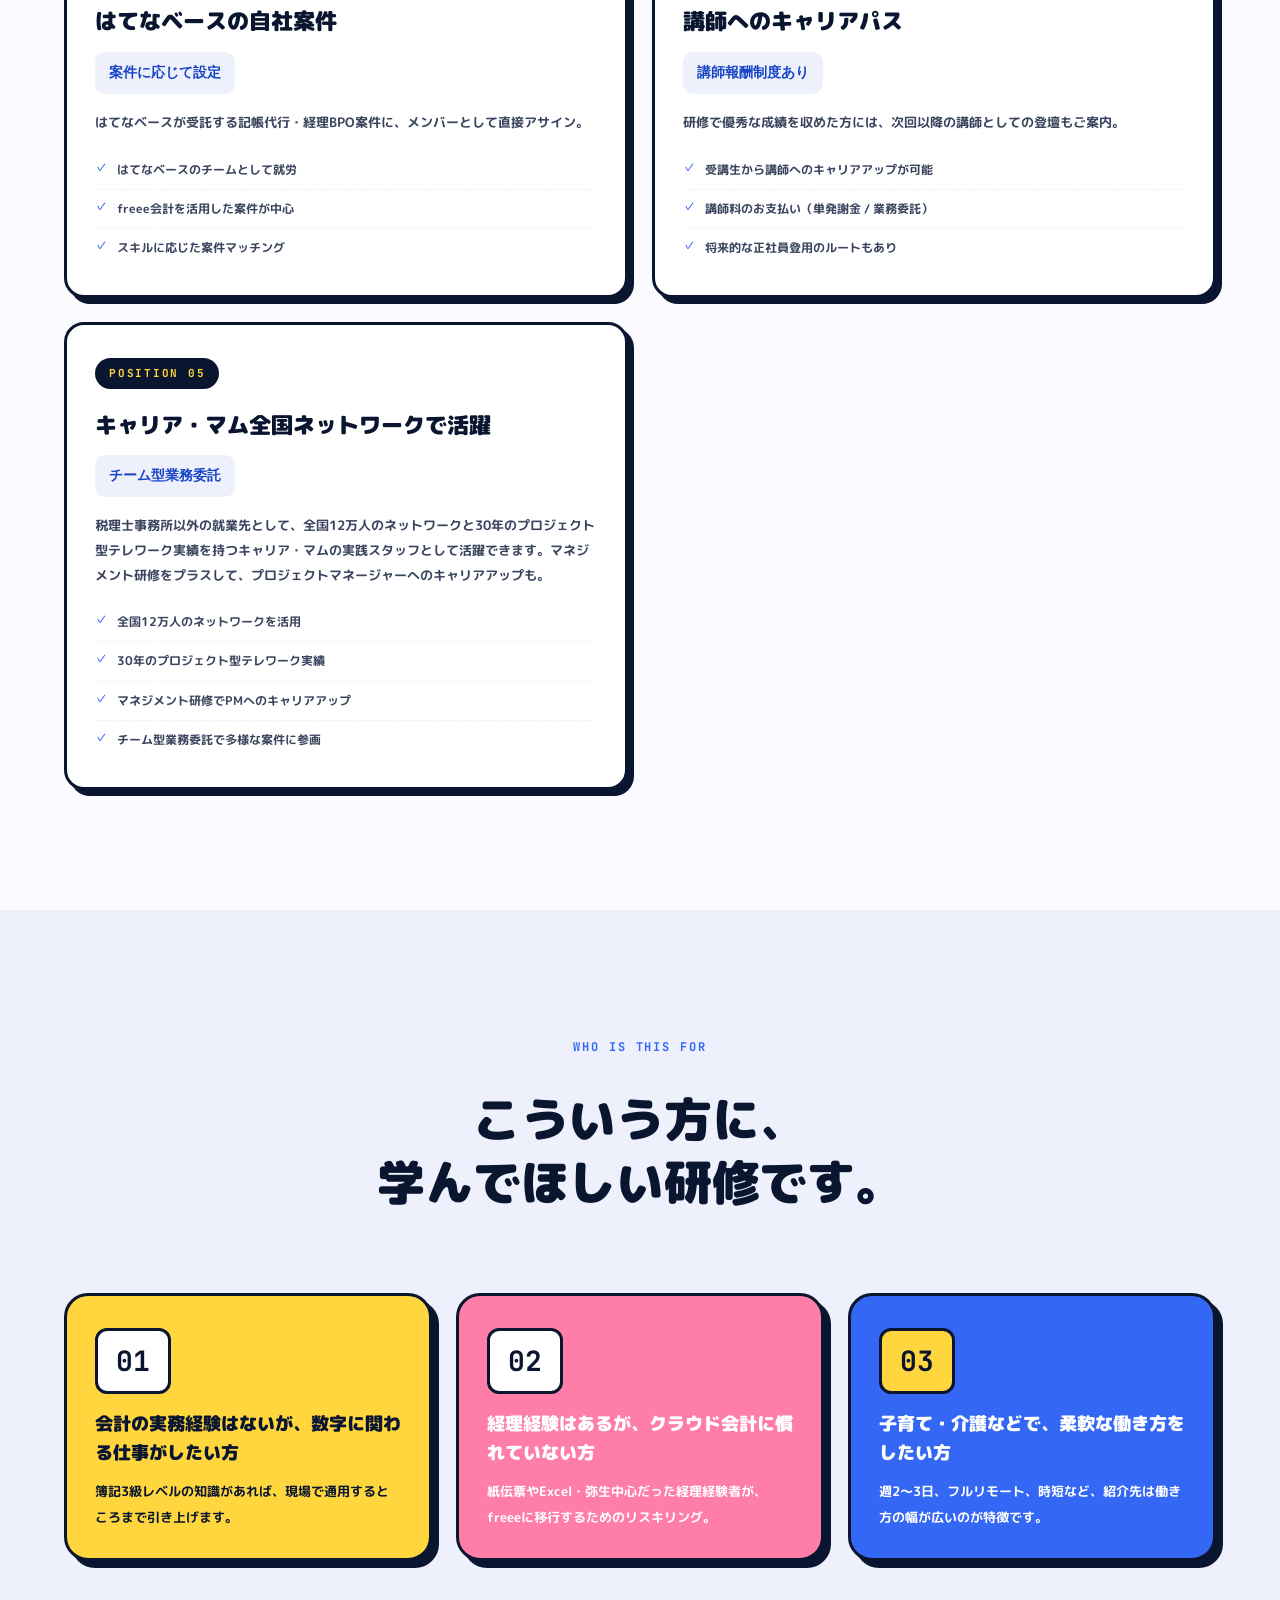
==== commit c16361f8: "キャリアマム → キャリア・マム に表記統一" ====
--- a/career-mom/index.html
+++ b/career-mom/index.html
@@ -3,11 +3,11 @@
 <head>
 <meta charset="UTF-8" />
 <meta name="viewport" content="width=device-width, initial-scale=1" />
-<title>速習 freee 会計研修｜キャリアマム × はてなベース 共同企画</title>
-<meta name="description" content="株式会社キャリアマムとはてなベース株式会社の共同企画。動画8時間と実地2日で、freee会計の実務スキルを習得。修了後は、はてなベース就労またはキャリアマム全国ネットワークでの就労先をご紹介。受講料¥50,000（税抜）。" />
+<title>速習 freee 会計研修｜キャリア・マム × はてなベース 共同企画</title>
+<meta name="description" content="株式会社キャリア・マムとはてなベース株式会社の共同企画。動画8時間と実地2日で、freee会計の実務スキルを習得。修了後は、はてなベース就労またはキャリア・マム全国ネットワークでの就労先をご紹介。受講料¥50,000（税抜）。" />
 <link rel="icon" type="image/svg+xml" href="../favicon.svg" />
-<meta property="og:title" content="速習 freee 会計研修｜キャリアマム × はてなベース 共同企画" />
-<meta property="og:description" content="株式会社キャリアマム × はてなベース株式会社 共同企画。動画8時間と実地2日で、freee会計の実務スキルを習得。修了後はキャリアマム・はてなベース両社のネットワークから就労先をご紹介。受講料¥50,000（税抜）。" />
+<meta property="og:title" content="速習 freee 会計研修｜キャリア・マム × はてなベース 共同企画" />
+<meta property="og:description" content="株式会社キャリア・マム × はてなベース株式会社 共同企画。動画8時間と実地2日で、freee会計の実務スキルを習得。修了後はキャリア・マム・はてなベース両社のネットワークから就労先をご紹介。受講料¥50,000（税抜）。" />
 <meta property="og:image" content="https://hatenabase.github.io/hatenabase-freee-training/images/ogp.png" />
 <meta property="og:type" content="website" />
 <meta property="og:url" content="https://hatenabase.github.io/hatenabase-freee-training/career-mom/" />
@@ -57,7 +57,7 @@
 
   <div class="hero-inner">
     <div class="hero-badge" style="display:inline-flex; align-items:center; gap:10px; flex-wrap:wrap; justify-content:center;">
-      <span style="font-weight:800; letter-spacing:.04em;">株式会社キャリアマム × はてなベース株式会社</span>
+      <span style="font-weight:800; letter-spacing:.04em;">株式会社キャリア・マム × はてなベース株式会社</span>
       <span style="opacity:.4;">/</span>
       <span class="freee-logo" style="font-size:15px;">
         <span class="freee-logo-mark"></span>
@@ -73,8 +73,8 @@
     </h1>
 
     <p class="hero-sub">
-      キャリアマム × はてなベース 共同企画。動画<span class="mark">8時間</span>と実地<span class="mark">2日間</span>のプログラムで、仕訳から月次決算までを一気に学ぶ。<br />
-      修了後希望者は、はてなベースやキャリアマムに登録して、freeeを導入した企業や全国12万人のキャリアマム・ネットワークで経理として就労いただけます。
+      キャリア・マム × はてなベース 共同企画。動画<span class="mark">8時間</span>と実地<span class="mark">2日間</span>のプログラムで、仕訳から月次決算までを一気に学ぶ。<br />
+      修了後希望者は、はてなベースやキャリア・マムに登録して、freeeを導入した企業や全国12万人のキャリア・マム・ネットワークで経理として就労いただけます。
     </p>
 
     <div class="hero-logos">
@@ -82,7 +82,7 @@
       <div class="sep"></div>
       <img src="../images/freee-logo.png" alt="freee" style="filter:brightness(0) invert(1);"/>
       <div class="sep"></div>
-      <img src="../images/careermom-logo.png" alt="キャリアマム" style="height:28px; mix-blend-mode:screen;"/>
+      <img src="../images/careermom-logo.png" alt="キャリア・マム" style="height:28px; mix-blend-mode:screen;"/>
     </div>
 
     <div class="hero-cta-wrap">
@@ -480,7 +480,7 @@
       <div class="flow-item">
         <div class="flow-badge">05</div>
         <div class="flow-ttl">就労マッチング</div>
-        <div class="flow-text">はてなベースでの就労、またはキャリアマムの全国ネットワークを活用したチーム型業務委託など、希望に沿った就労先をご紹介。</div>
+        <div class="flow-text">はてなベースでの就労、またはキャリア・マムの全国ネットワークを活用したチーム型業務委託など、希望に沿った就労先をご紹介。</div>
       </div>
     </div>
   </div>
@@ -553,7 +553,7 @@
       <div class="sec-number">CAREER PATHS</div>
       <h2 class="sec-title">修了後の、<br /><em>5つのキャリアパス</em>。</h2>
       <p class="sec-lead">
-        コンサルタント、リモートスタッフ、自社案件、講師、そしてキャリアマムの全国ネットワークへの道。希望に応じて、柔軟な働き方のマッチングが可能です。
+        コンサルタント、リモートスタッフ、自社案件、講師、そしてキャリア・マムの全国ネットワークへの道。希望に応じて、柔軟な働き方のマッチングが可能です。
       </p>
     </div>
 
@@ -610,9 +610,9 @@
 
       <div class="career fade d4">
         <div class="career-num">POSITION 05</div>
-        <div class="career-ttl">キャリアマム全国ネットワークで活躍</div>
+        <div class="career-ttl">キャリア・マム全国ネットワークで活躍</div>
         <div class="career-pay">チーム型業務委託</div>
-        <div class="career-body">税理士事務所以外の就業先として、全国12万人のネットワークと30年のプロジェクト型テレワーク実績を持つキャリアマムの実践スタッフとして活躍できます。マネジメント研修をプラスして、プロジェクトマネージャーへのキャリアアップも。</div>
+        <div class="career-body">税理士事務所以外の就業先として、全国12万人のネットワークと30年のプロジェクト型テレワーク実績を持つキャリア・マムの実践スタッフとして活躍できます。マネジメント研修をプラスして、プロジェクトマネージャーへのキャリアアップも。</div>
         <ul class="career-feats">
           <li>全国12万人のネットワークを活用</li>
           <li>30年のプロジェクト型テレワーク実績</li>
@@ -751,12 +751,12 @@
   <div class="deco-dotted" style="bottom:20%; left:8%;"></div>
 
   <div class="wrap" style="position:relative; z-index:2;">
-    <div class="final-badge">キャリアマム × はてなベース 共同企画</div>
+    <div class="final-badge">キャリア・マム × はてなベース 共同企画</div>
     <h2 class="final-h">
       freee会計のスキルを身につけて、<br /><em>経理の現場</em>で活躍しよう。
     </h2>
     <p class="final-sub">
-      研修修了後は、はてなベース・キャリアマム両社の出口から、希望に沿った就労先をご紹介。<br />
+      研修修了後は、はてなベース・キャリア・マム両社の出口から、希望に沿った就労先をご紹介。<br />
       50,000円の受講料で、スキルと仕事の両方を手に入れる。
     </p>
 
@@ -782,7 +782,7 @@
   <div class="wrap foot-grid">
     <div>
       <div class="foot-sig">
-        はてなベース株式会社／株式会社キャリアマム
+        はてなベース株式会社／株式会社キャリア・マム
         <small>Hatenabase, Inc. / Career Mom, Inc. / freee認定アドバイザー</small>
       </div>
     </div>
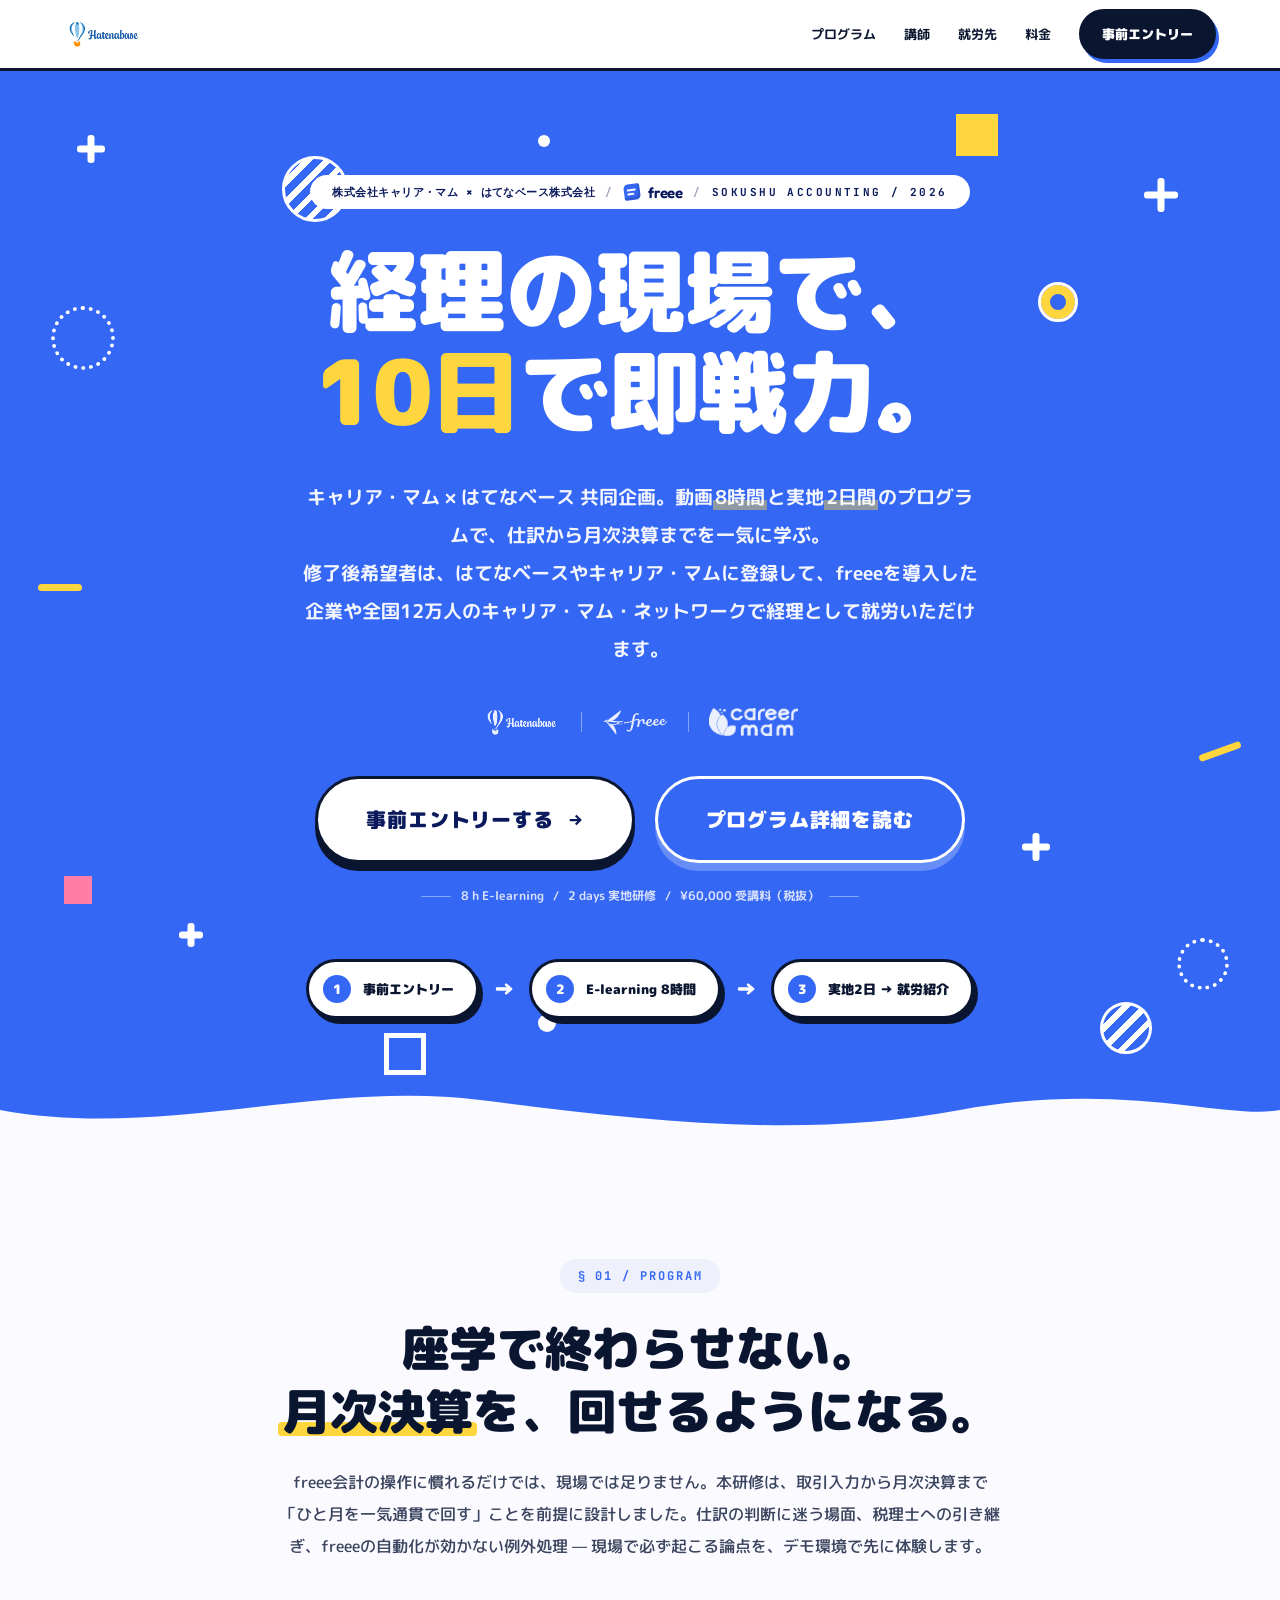
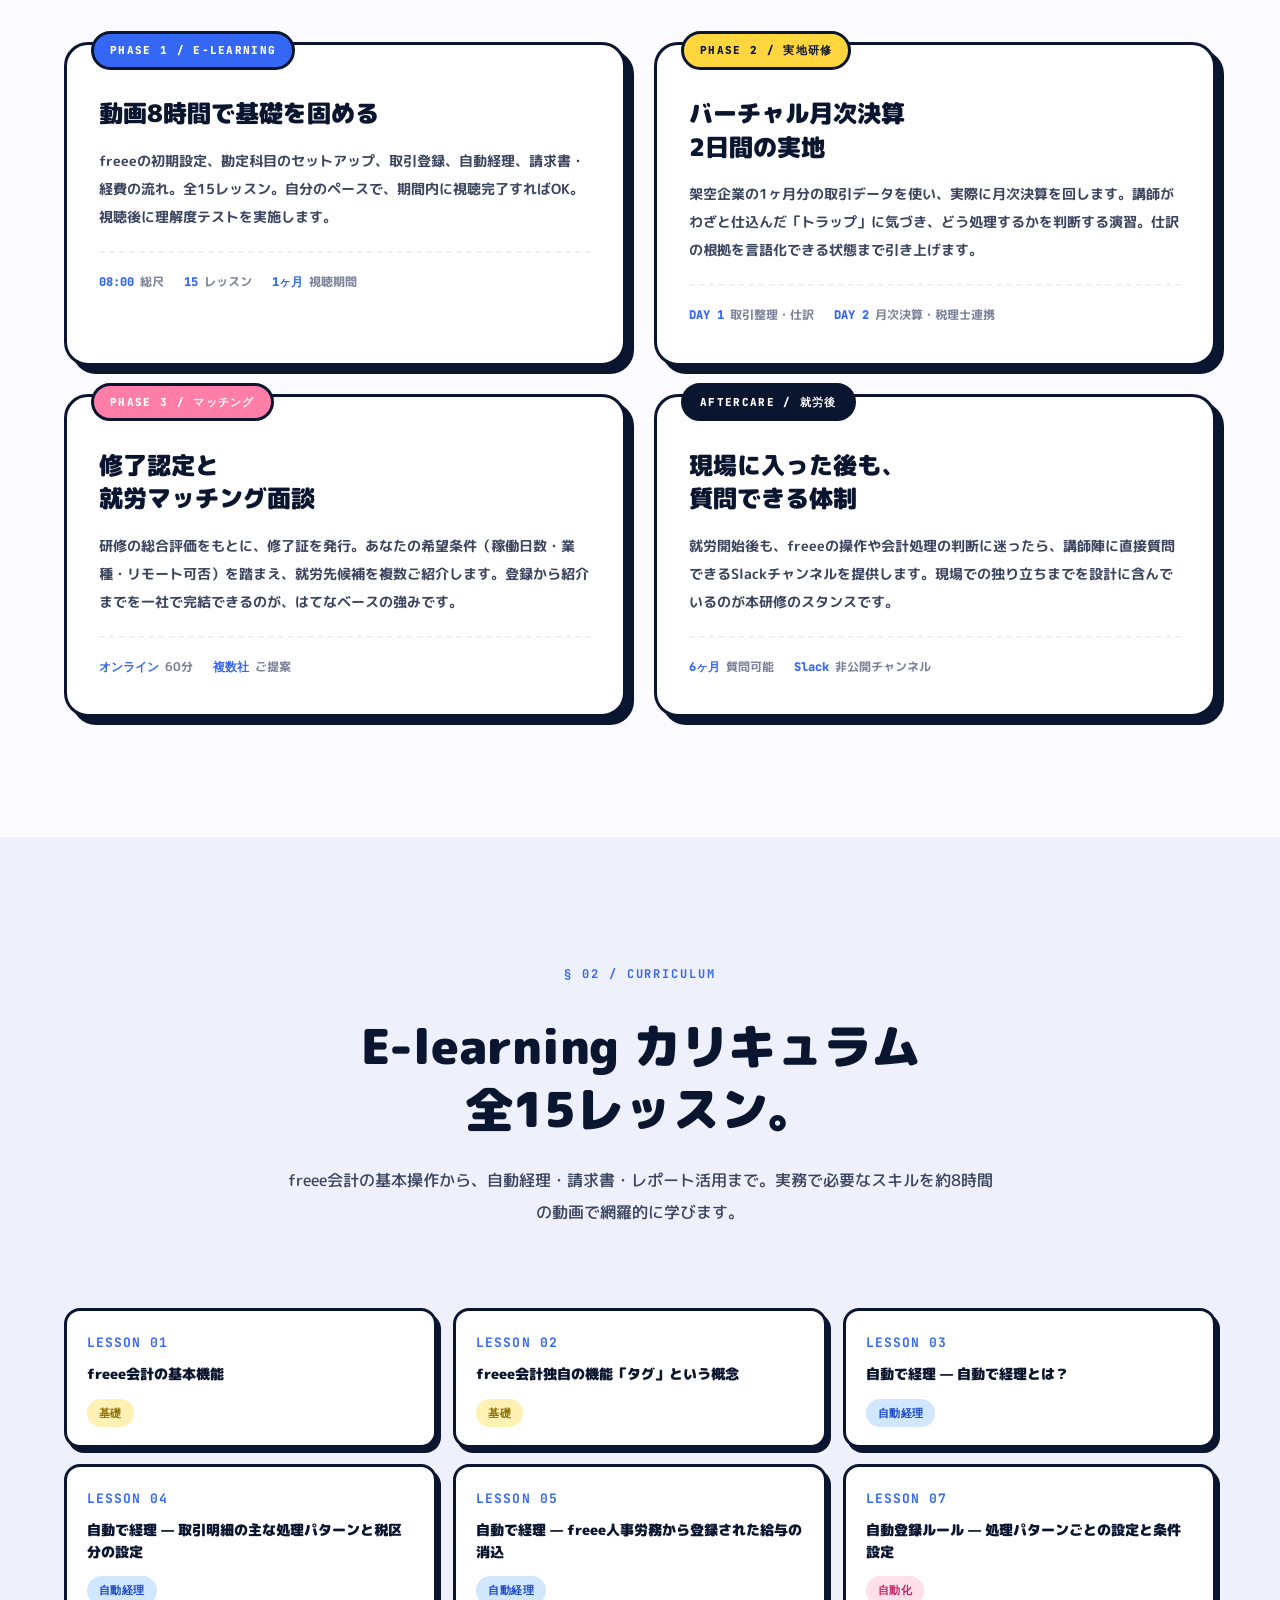
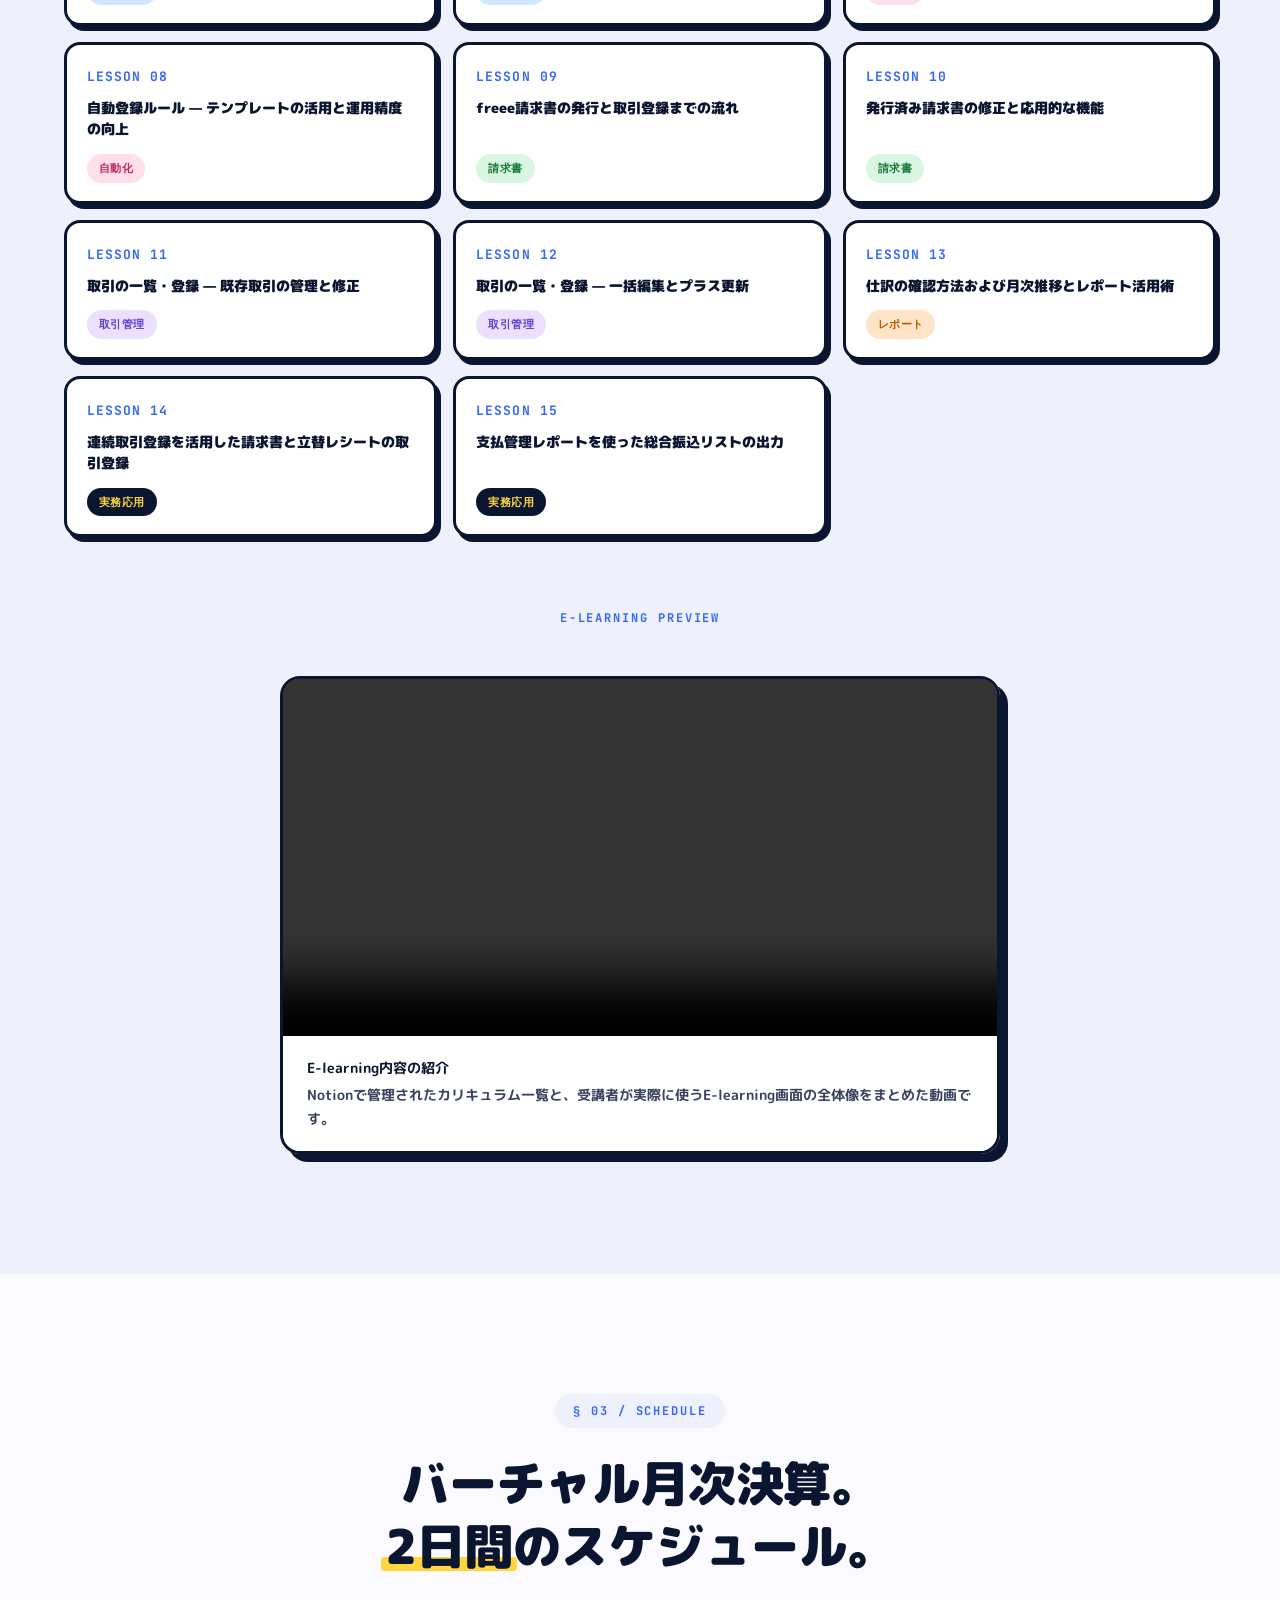
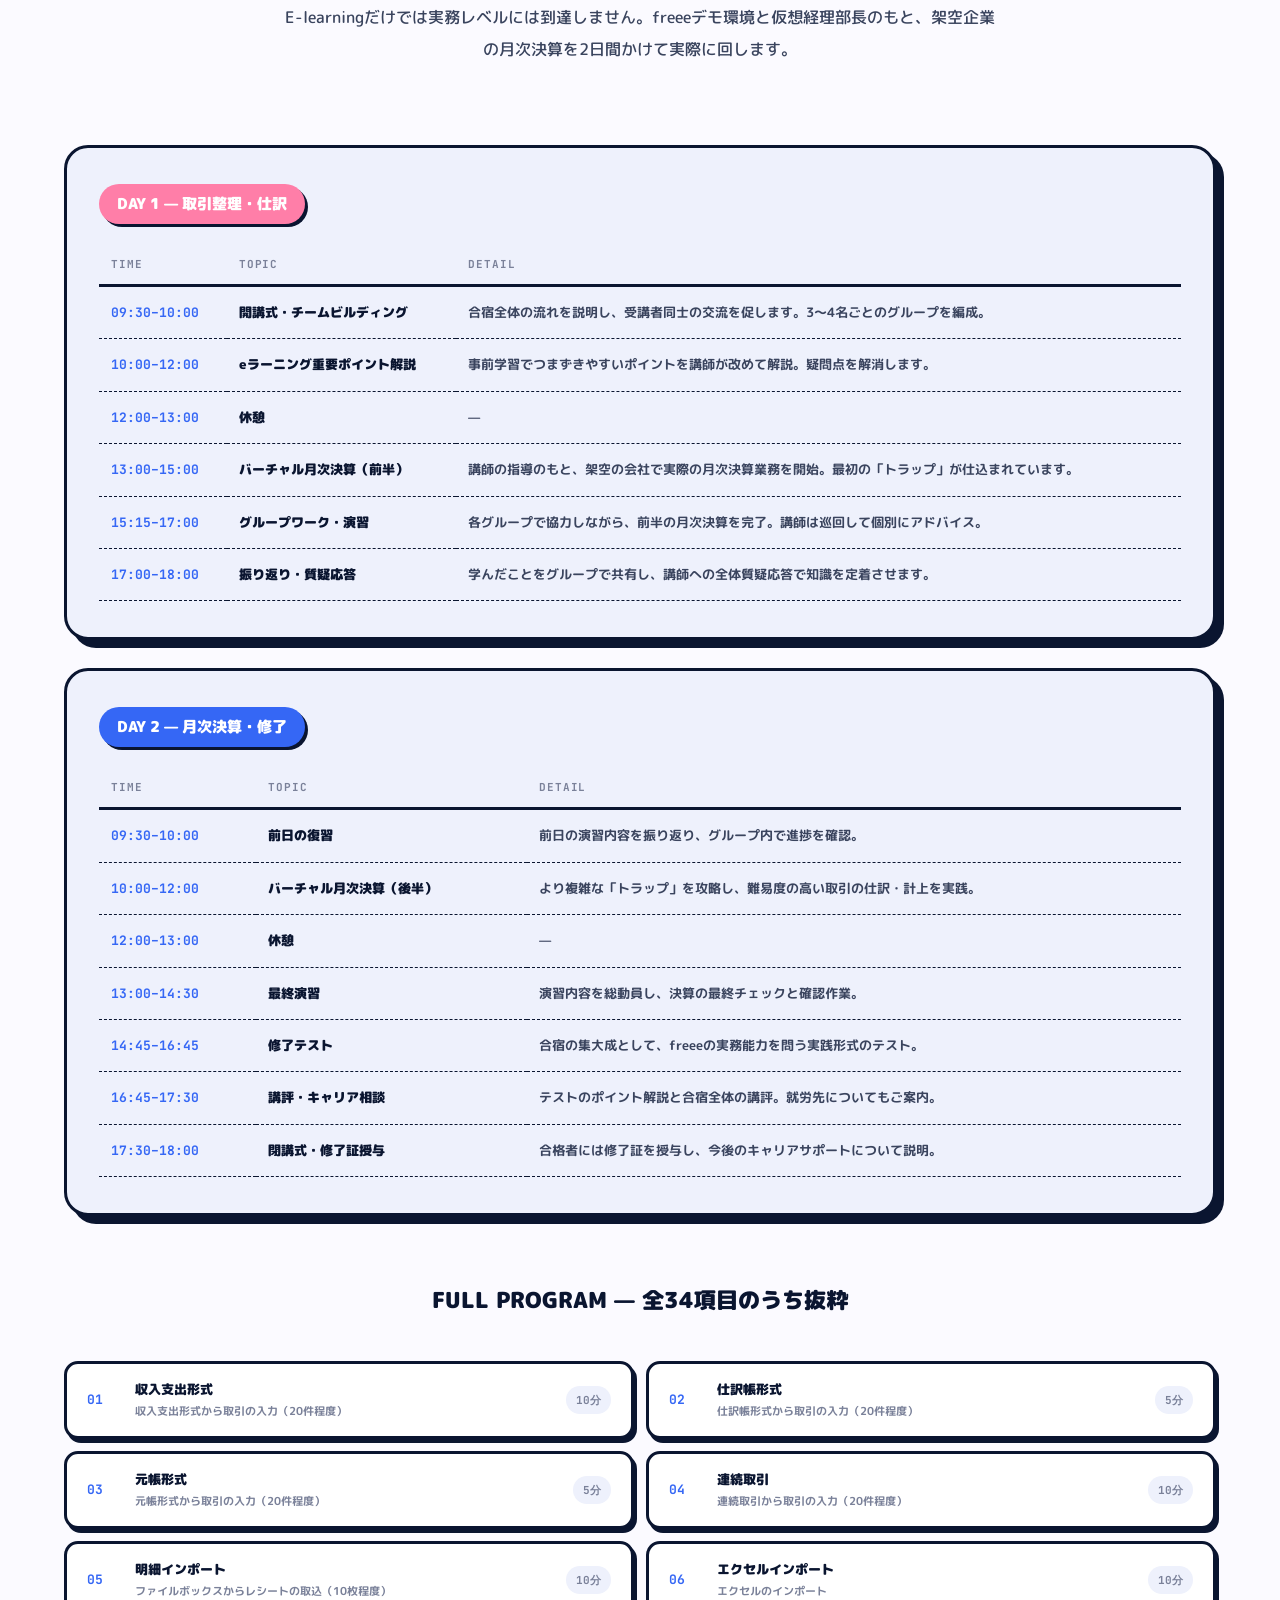
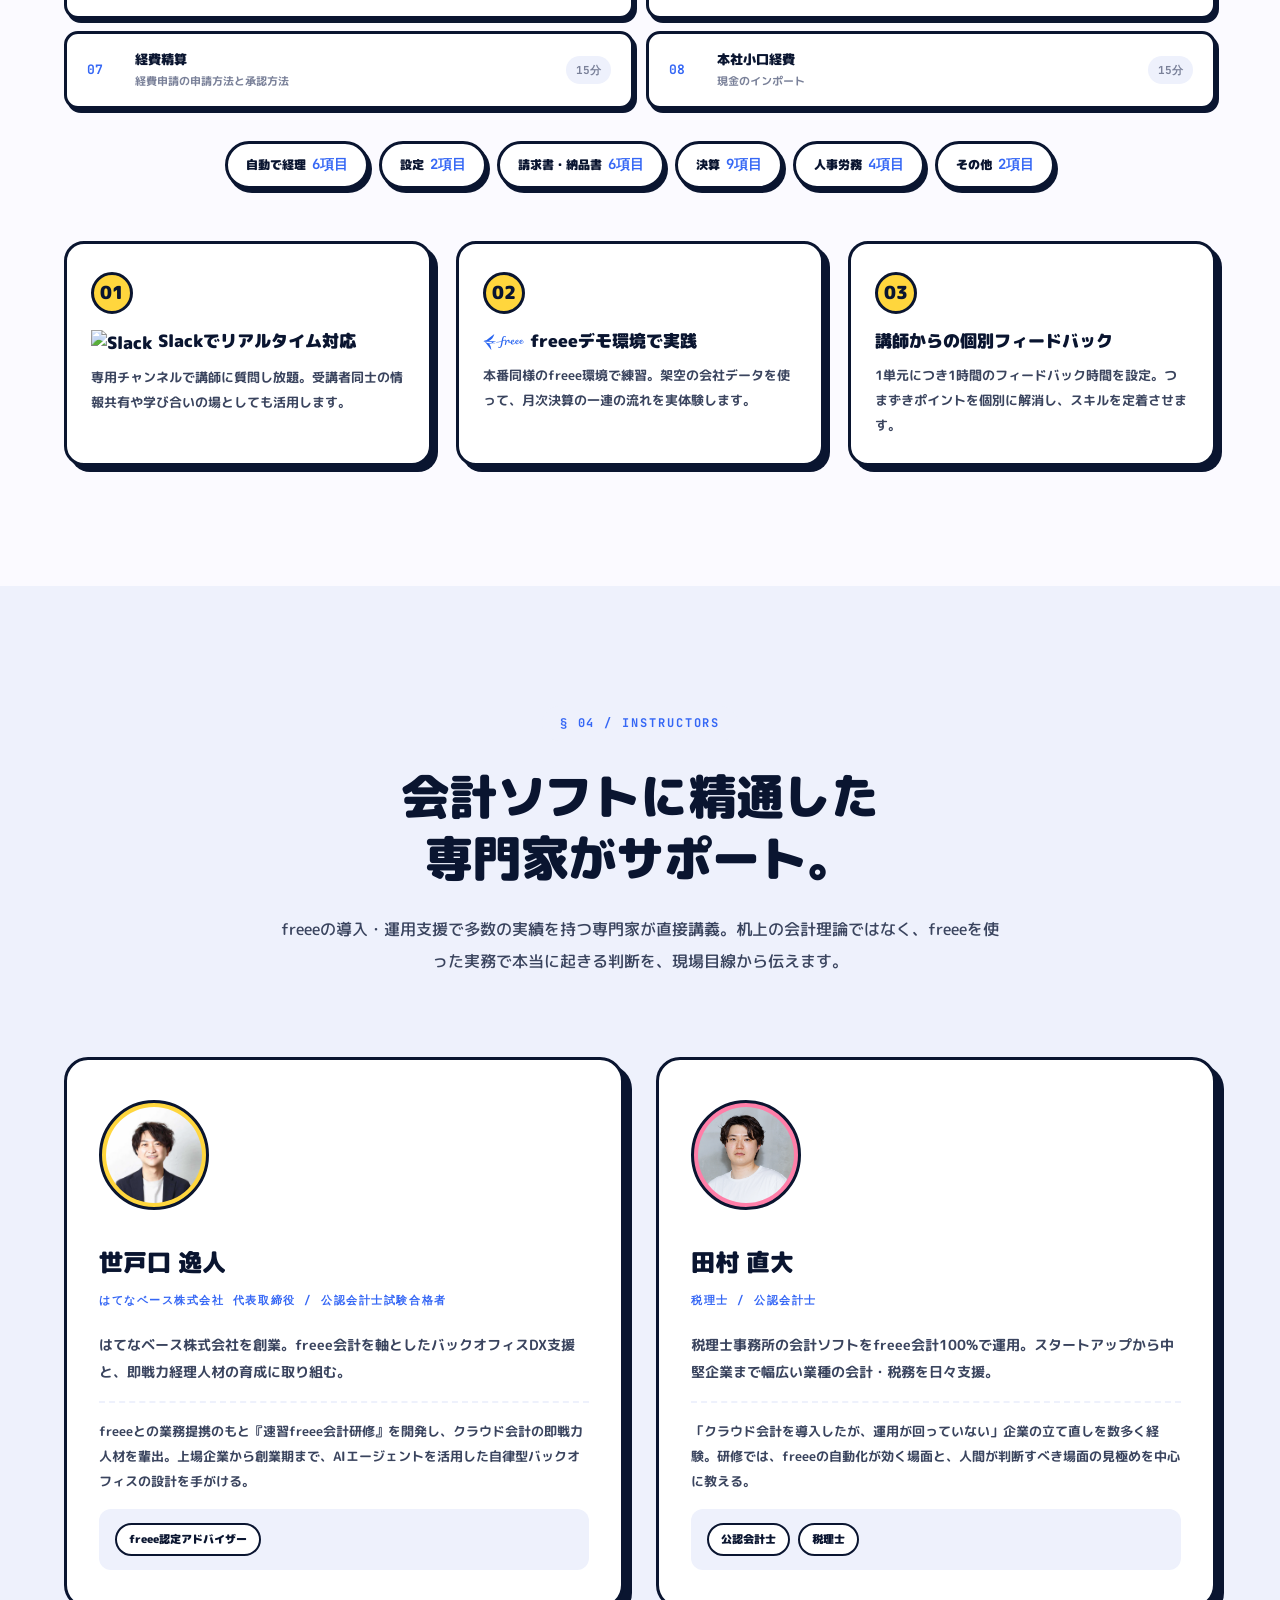
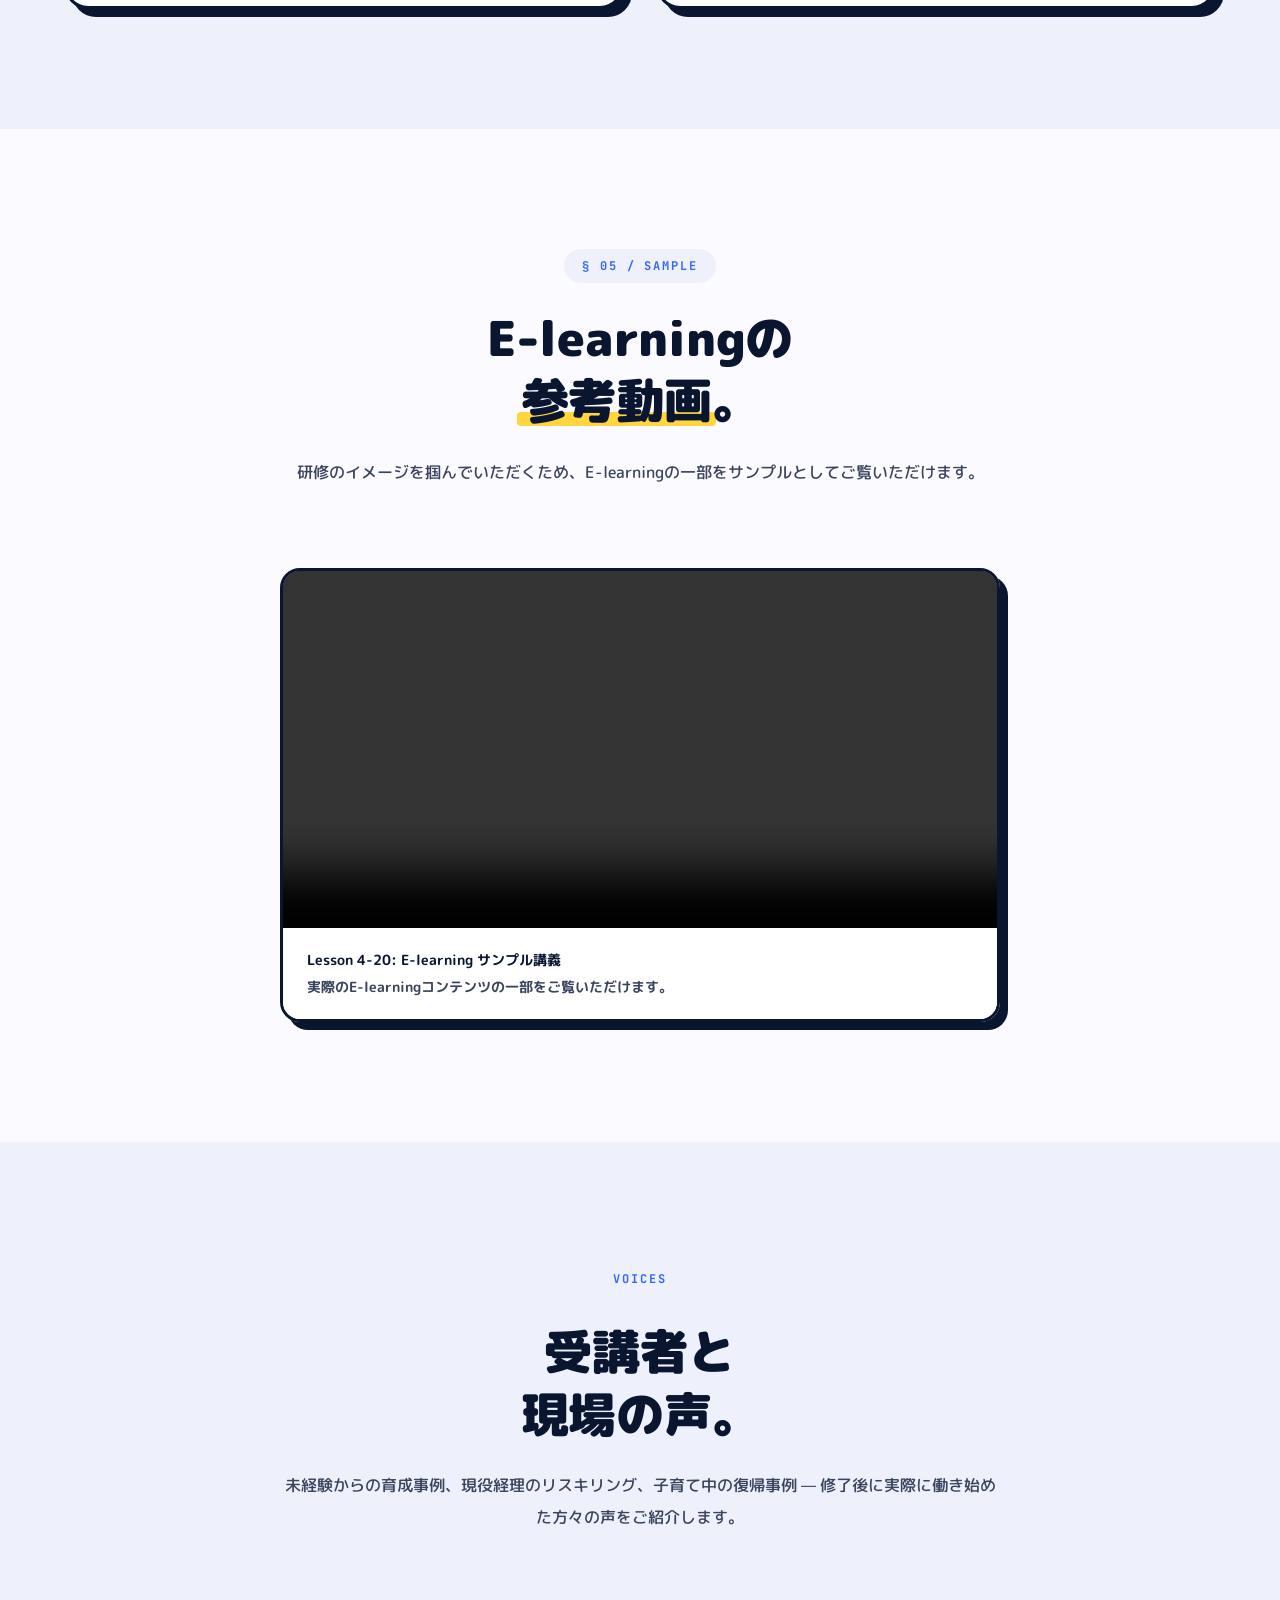
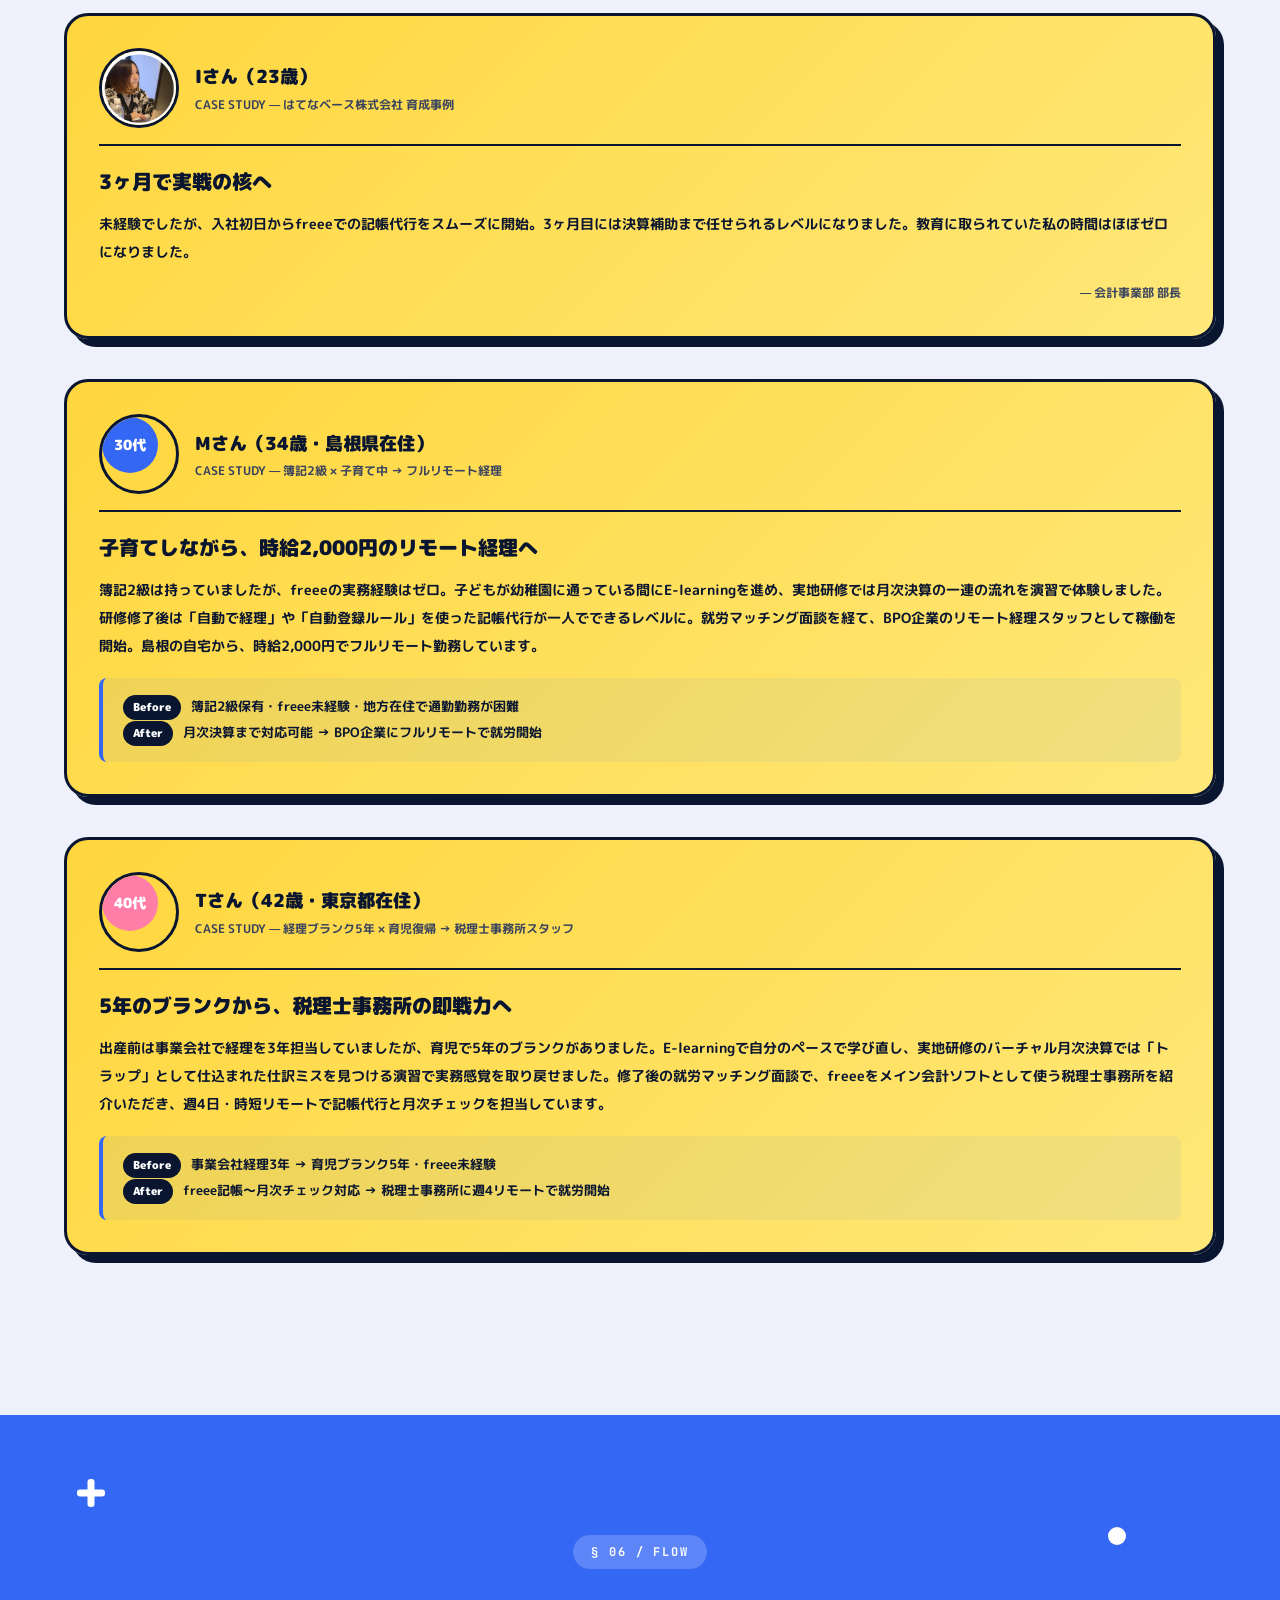
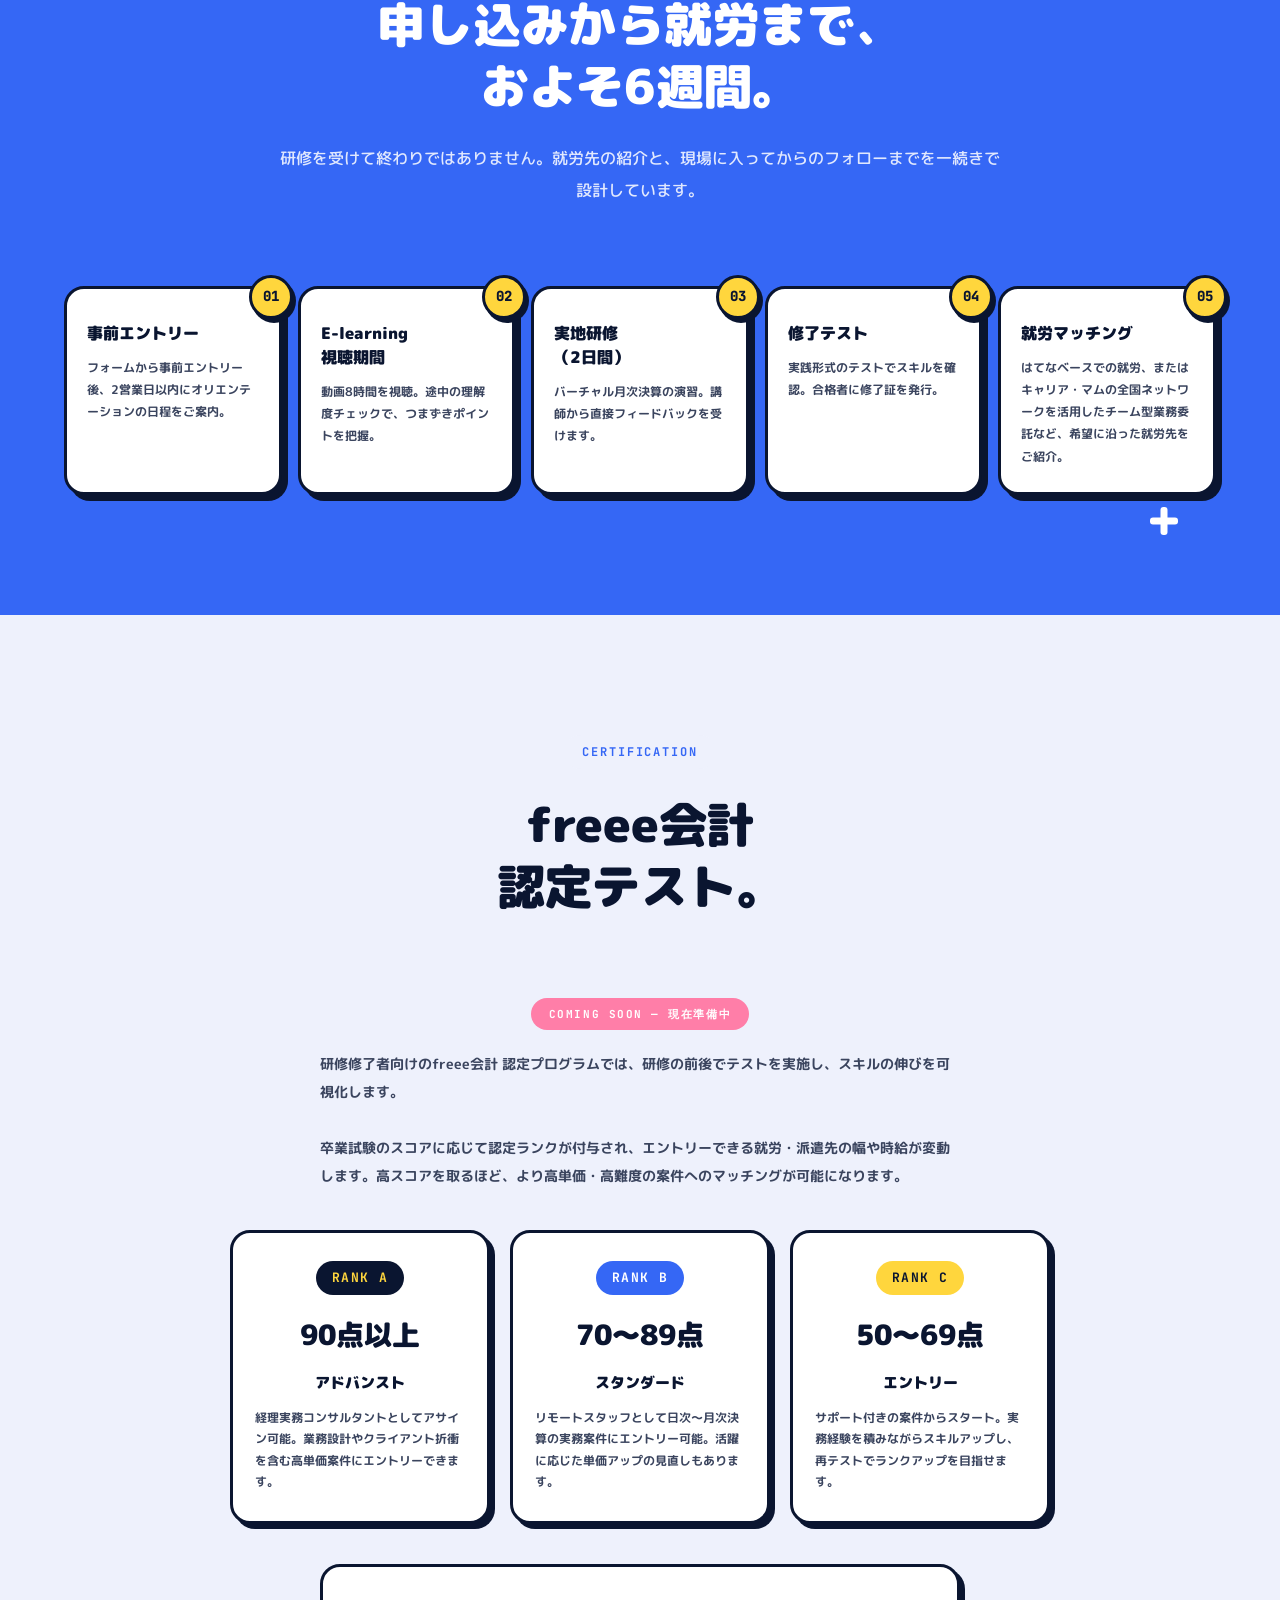
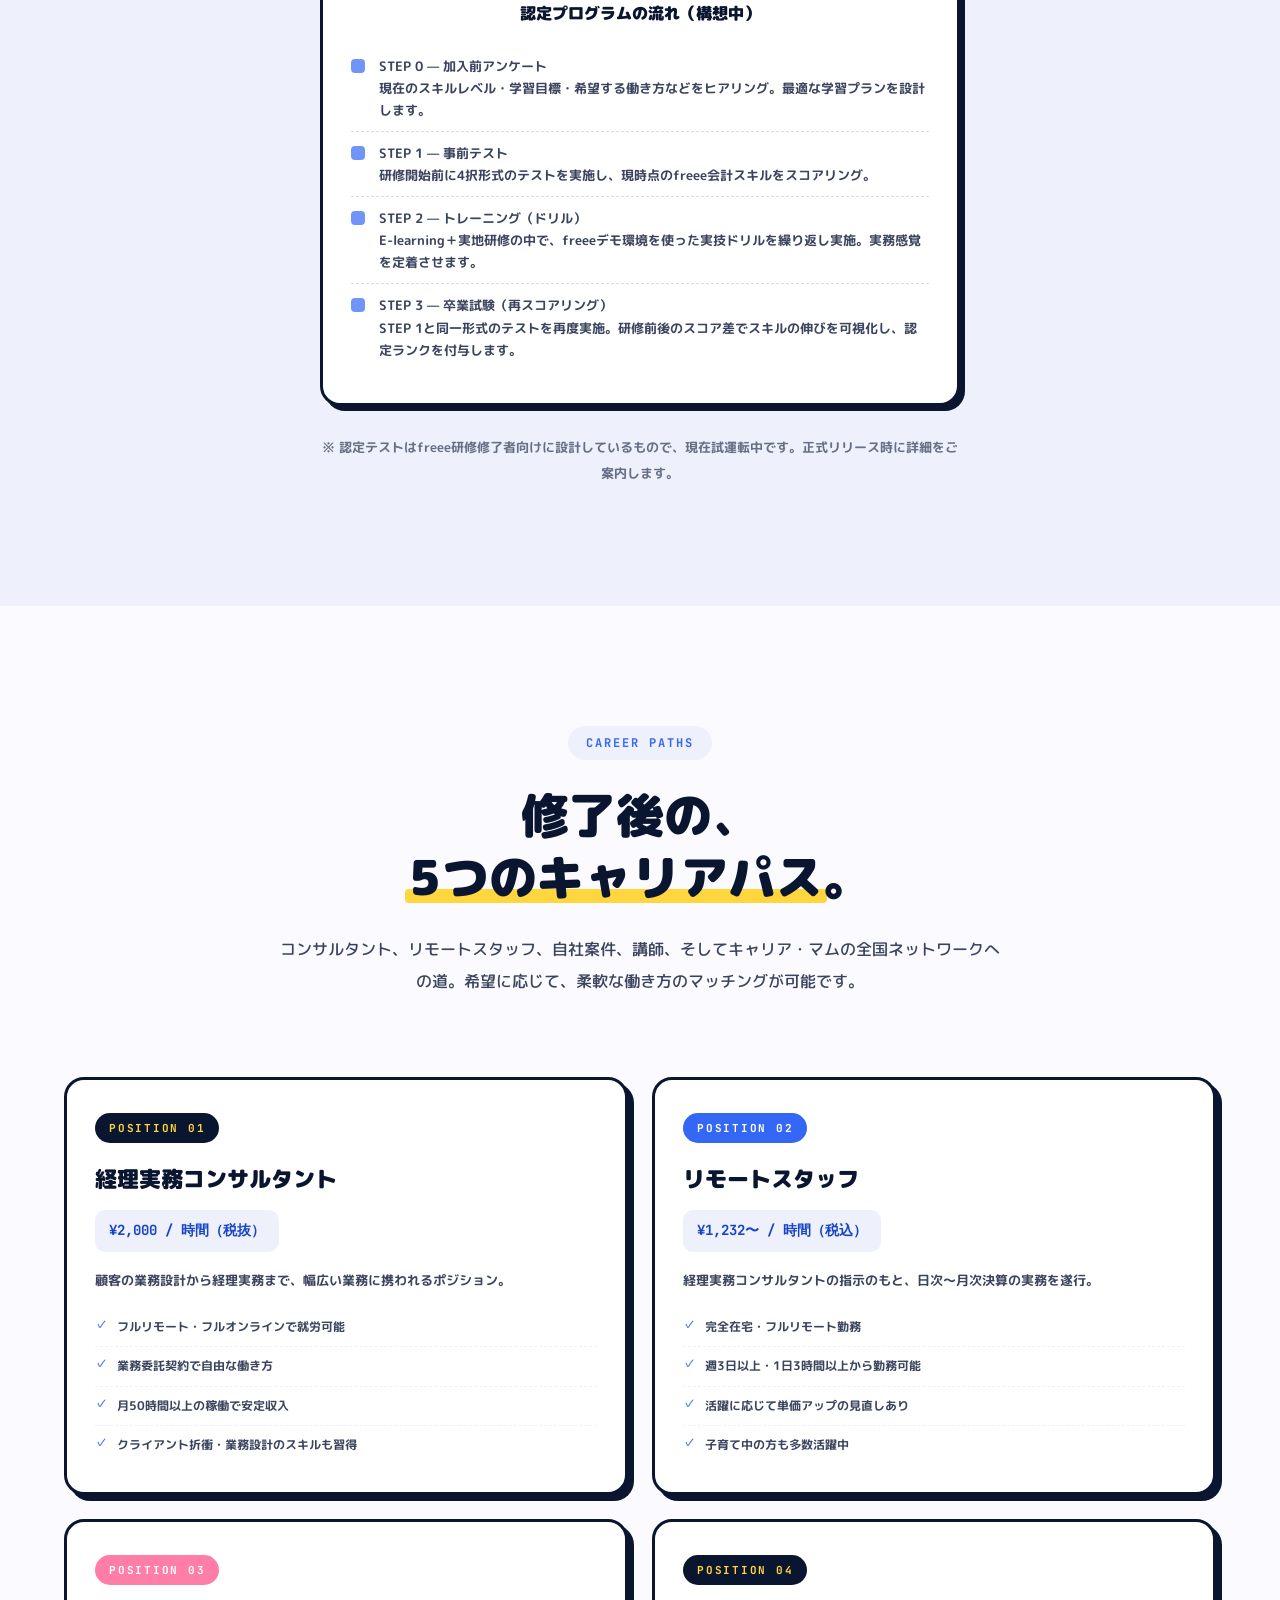
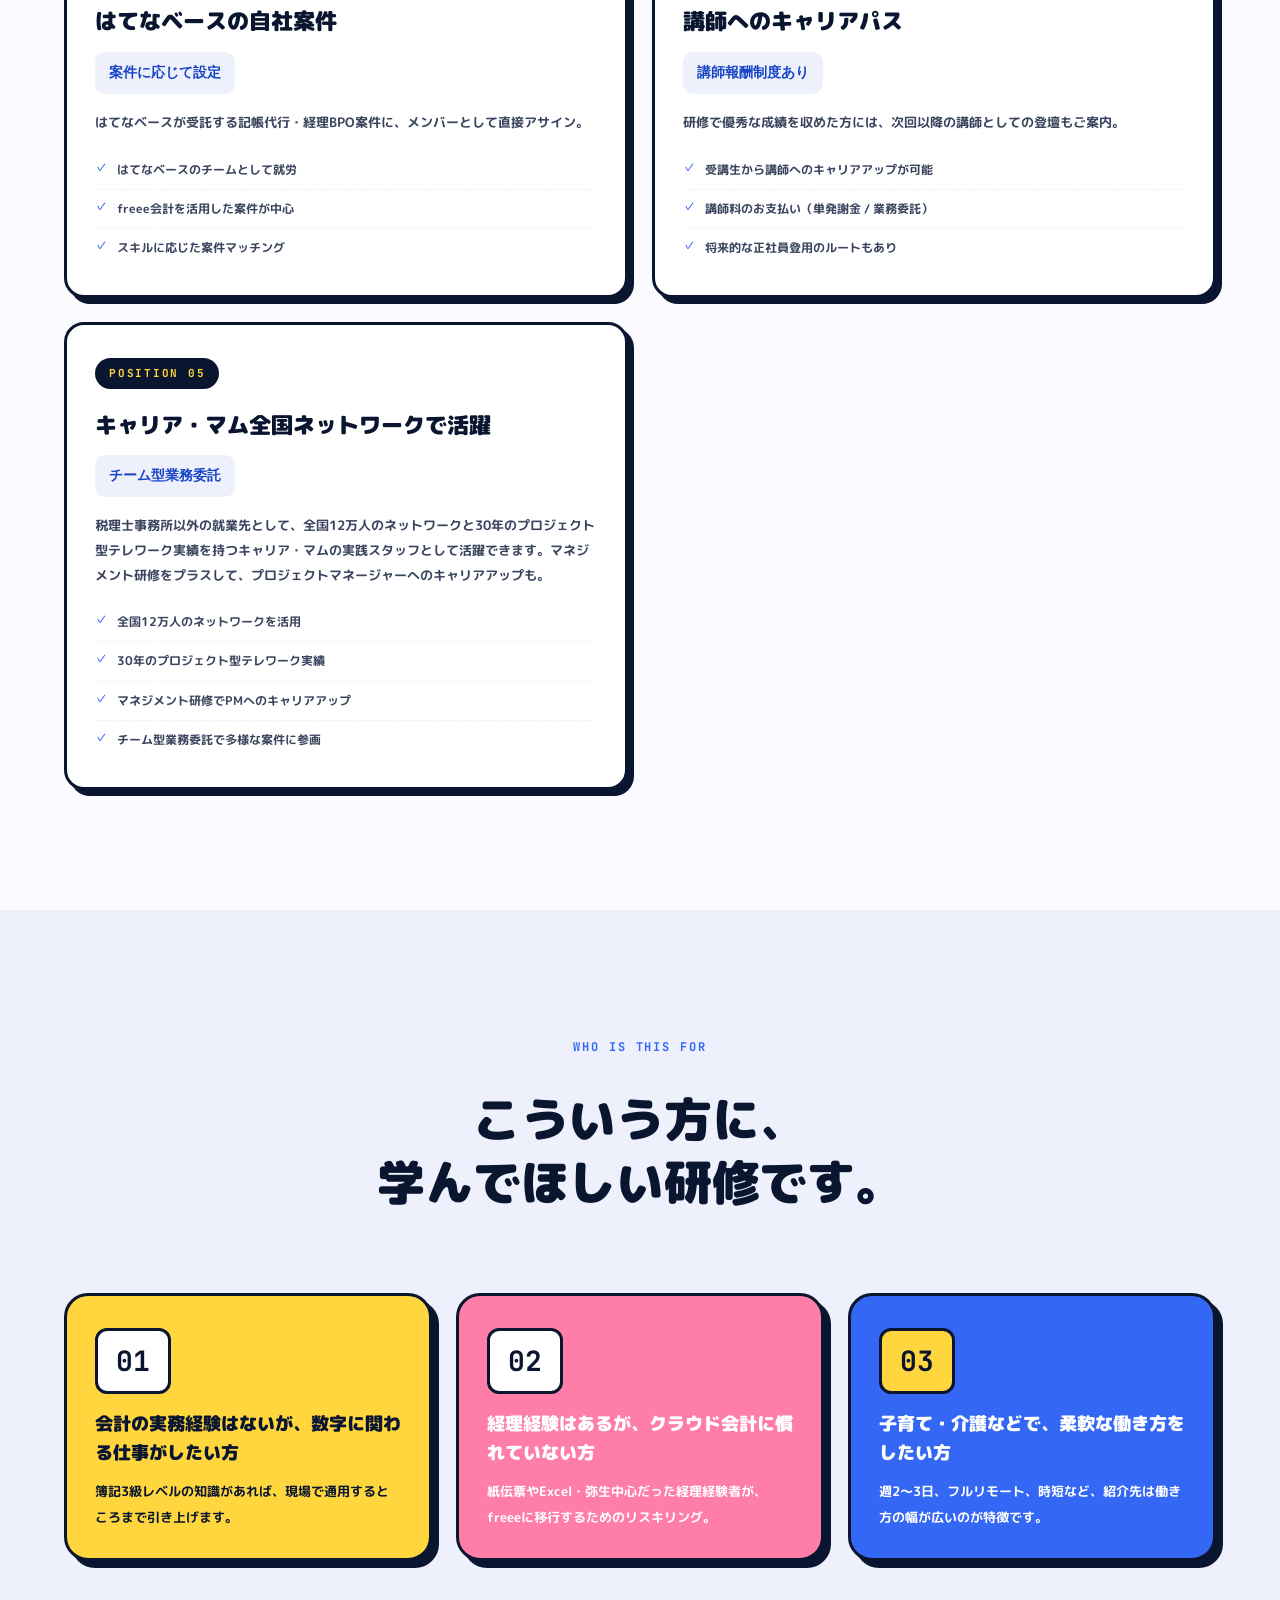
==== commit fdf316f9: "キャリアマムLP受講料を¥50,000→¥60,000に変更 Co-Authored-By: Claude Opus 4.6 (1M context) <noreply@anthropic.com>" ====
--- a/career-mom/index.html
+++ b/career-mom/index.html
@@ -4,10 +4,10 @@
 <meta charset="UTF-8" />
 <meta name="viewport" content="width=device-width, initial-scale=1" />
 <title>速習 freee 会計研修｜キャリア・マム × はてなベース 共同企画</title>
-<meta name="description" content="株式会社キャリア・マムとはてなベース株式会社の共同企画。動画8時間と実地2日で、freee会計の実務スキルを習得。修了後は、はてなベース就労またはキャリア・マム全国ネットワークでの就労先をご紹介。受講料¥50,000（税抜）。" />
+<meta name="description" content="株式会社キャリア・マムとはてなベース株式会社の共同企画。動画8時間と実地2日で、freee会計の実務スキルを習得。修了後は、はてなベース就労またはキャリア・マム全国ネットワークでの就労先をご紹介。受講料¥60,000（税抜）。" />
 <link rel="icon" type="image/svg+xml" href="../favicon.svg" />
 <meta property="og:title" content="速習 freee 会計研修｜キャリア・マム × はてなベース 共同企画" />
-<meta property="og:description" content="株式会社キャリア・マム × はてなベース株式会社 共同企画。動画8時間と実地2日で、freee会計の実務スキルを習得。修了後はキャリア・マム・はてなベース両社のネットワークから就労先をご紹介。受講料¥50,000（税抜）。" />
+<meta property="og:description" content="株式会社キャリア・マム × はてなベース株式会社 共同企画。動画8時間と実地2日で、freee会計の実務スキルを習得。修了後はキャリア・マム・はてなベース両社のネットワークから就労先をご紹介。受講料¥60,000（税抜）。" />
 <meta property="og:image" content="https://hatenabase.github.io/hatenabase-freee-training/images/ogp.png" />
 <meta property="og:type" content="website" />
 <meta property="og:url" content="https://hatenabase.github.io/hatenabase-freee-training/career-mom/" />
@@ -92,7 +92,7 @@
       </a>
       <a href="#program" class="btn btn-secondary">プログラム詳細を読む</a>
     </div>
-    <div class="hero-cta-hint">8 h E-learning &nbsp;&nbsp;/&nbsp;&nbsp; 2 days 実地研修 &nbsp;&nbsp;/&nbsp;&nbsp; ¥50,000 受講料（税抜）</div>
+    <div class="hero-cta-hint">8 h E-learning &nbsp;&nbsp;/&nbsp;&nbsp; 2 days 実地研修 &nbsp;&nbsp;/&nbsp;&nbsp; ¥60,000 受講料（税抜）</div>
 
     <div class="steps">
       <div class="step-chip"><span class="step-num">1</span>事前エントリー</div>
@@ -659,13 +659,13 @@
       <div class="sec-number">§ 08 / PRICING</div>
       <h2 class="sec-title">受講料は、<br /><em>就労1ヶ月</em>で回収できる設計。</h2>
       <p class="sec-lead">
-        初期費用としての50,000円は、修了後の就労紹介で得られる報酬で十分に回収可能です。ローンや分割は不要のワンショット価格。
+        初期費用としての60,000円は、修了後の就労紹介で得られる報酬で十分に回収可能です。ローンや分割は不要のワンショット価格。
       </p>
     </div>
 
     <div class="price-box fade">
       <div>
-        <div class="price-big">&yen;50,000<small>税抜 / 1名</small></div>
+        <div class="price-big">&yen;60,000<small>税抜 / 1名</small></div>
       </div>
       <div>
         <div class="price-incl-ttl">受講料に含まれるもの（追加費用は発生しません）</div>
@@ -757,13 +757,13 @@
     </h2>
     <p class="final-sub">
       研修修了後は、はてなベース・キャリア・マム両社の出口から、希望に沿った就労先をご紹介。<br />
-      50,000円の受講料で、スキルと仕事の両方を手に入れる。
+      60,000円の受講料で、スキルと仕事の両方を手に入れる。
     </p>
 
     <div class="final-req">
       <h3>応募要項</h3>
       <ul>
-        <li><span>受講料</span><span>&yen;50,000</span></li>
+        <li><span>受講料</span><span>&yen;60,000</span></li>
         <li><span>研修形式</span><span>E-learning + 実地2日</span></li>
         <li><span>就労紹介</span><span>修了者全員</span></li>
         <li><span>勤務形態</span><span>フルリモート可</span></li>
